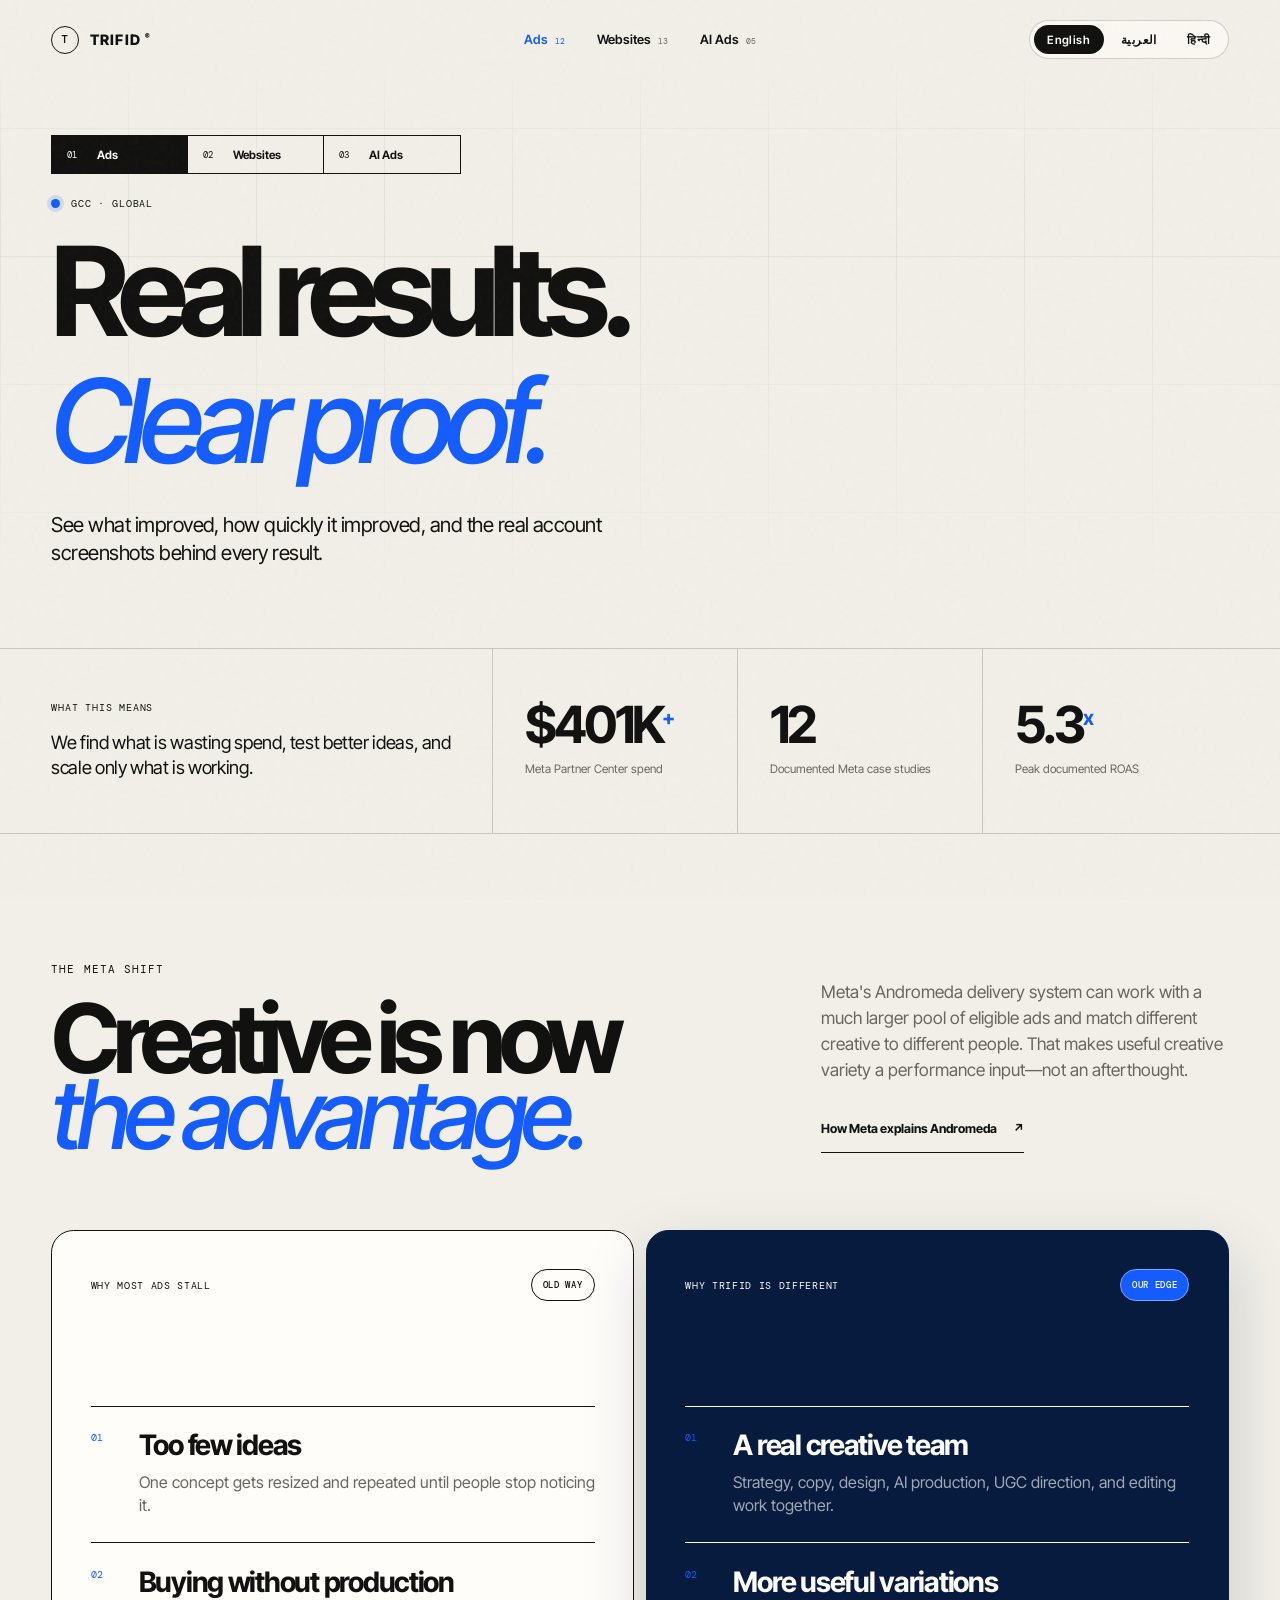
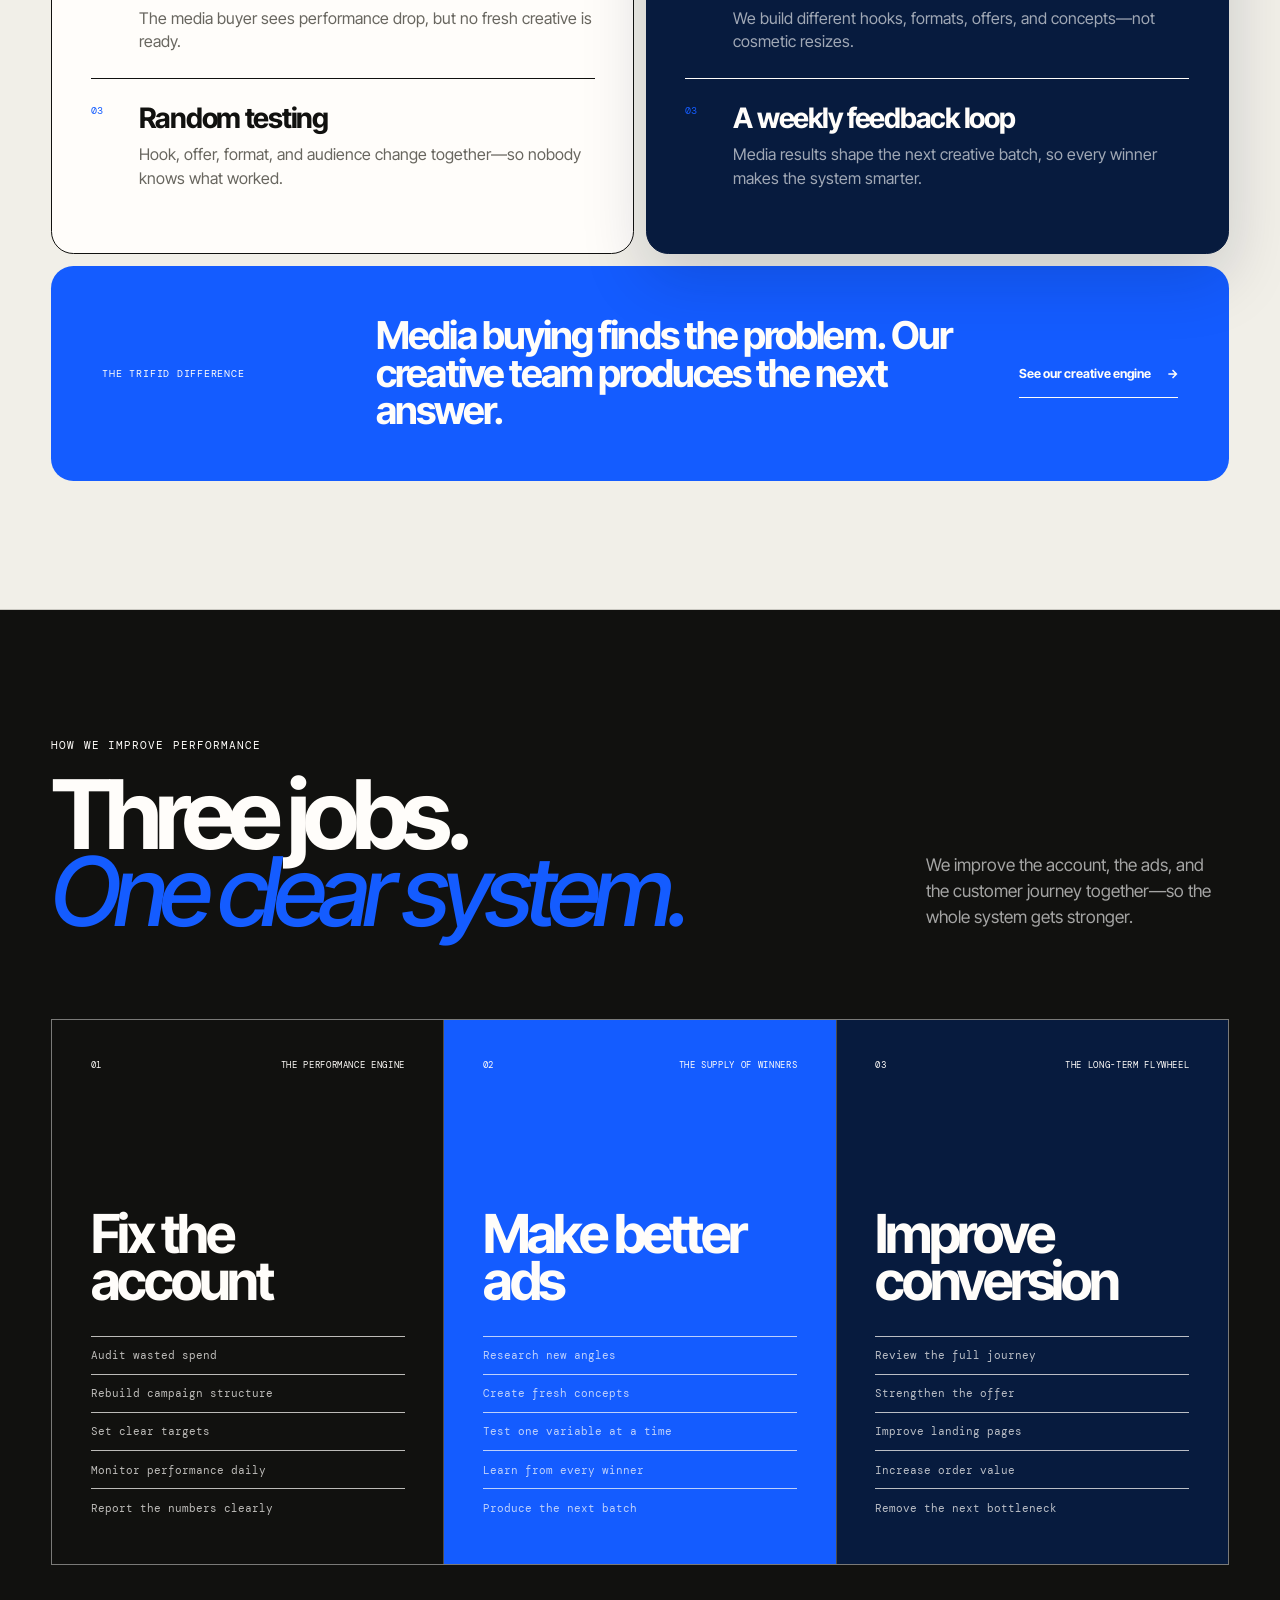
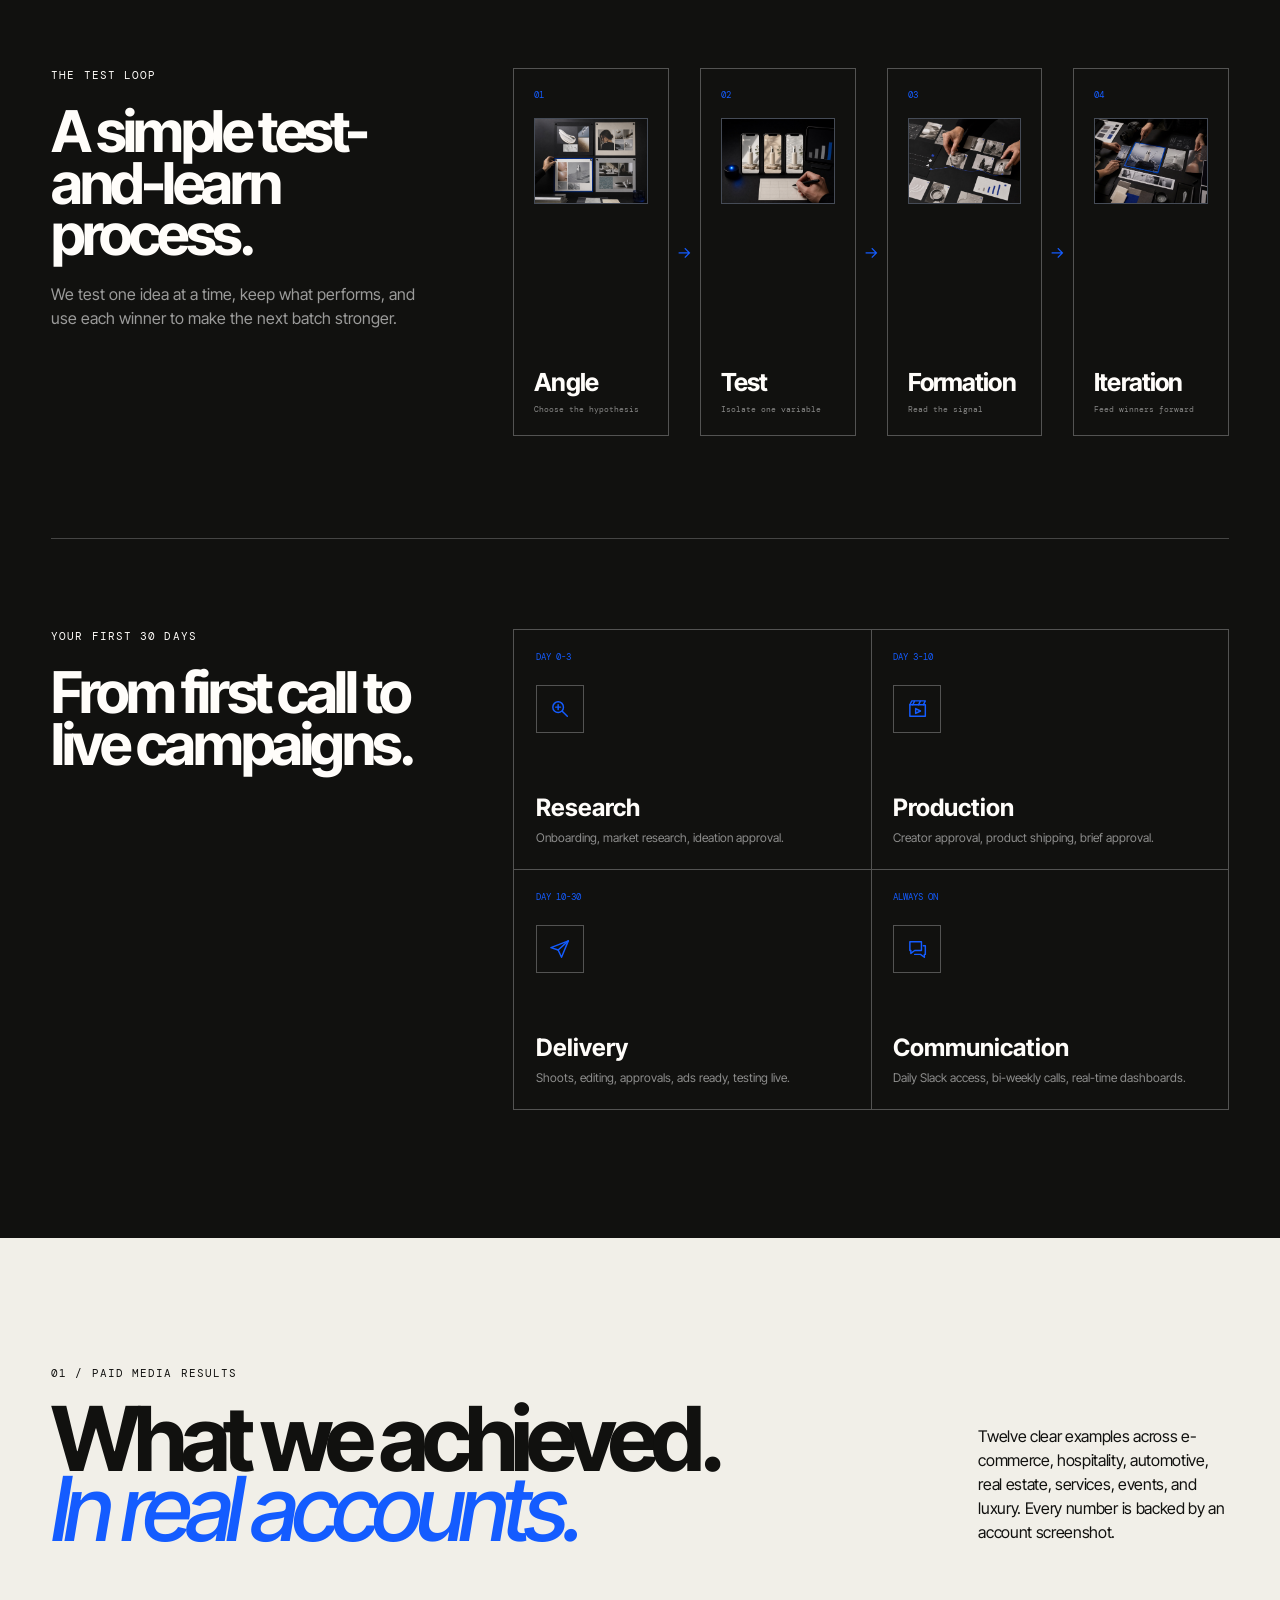
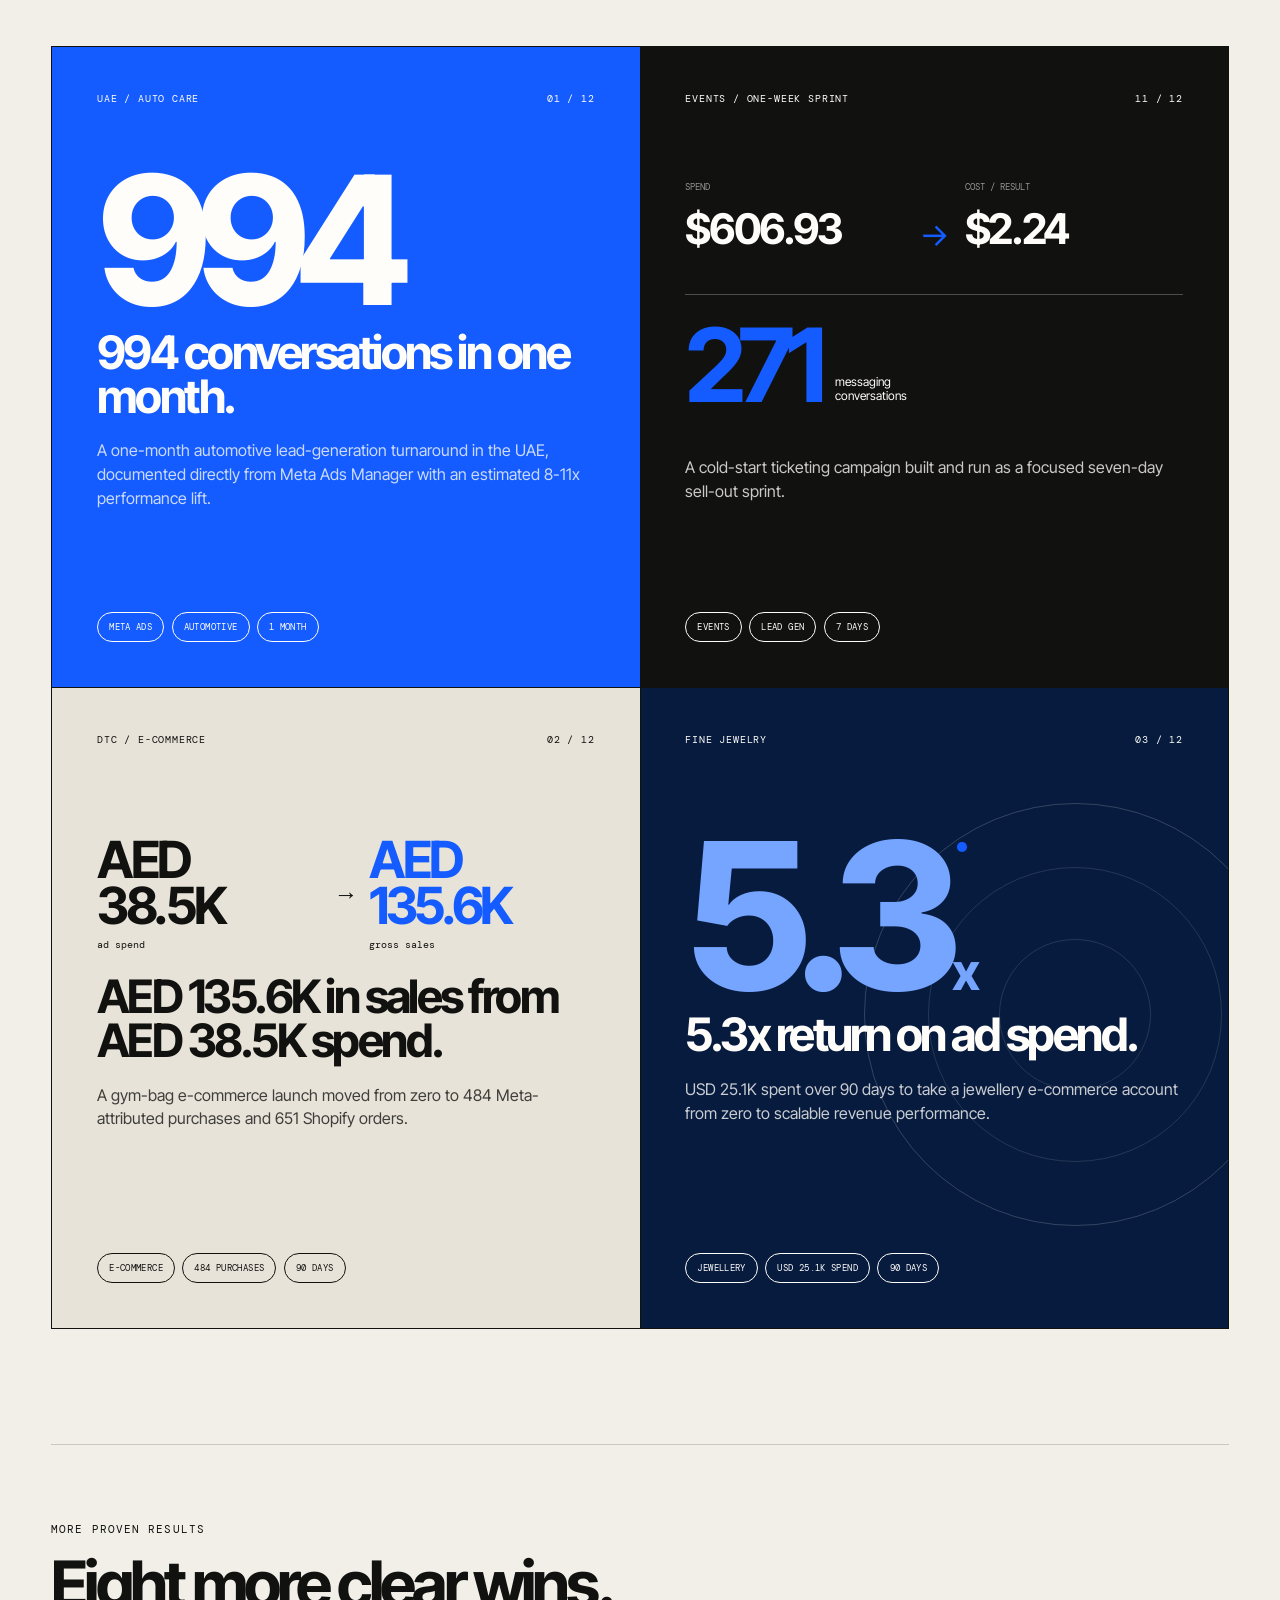
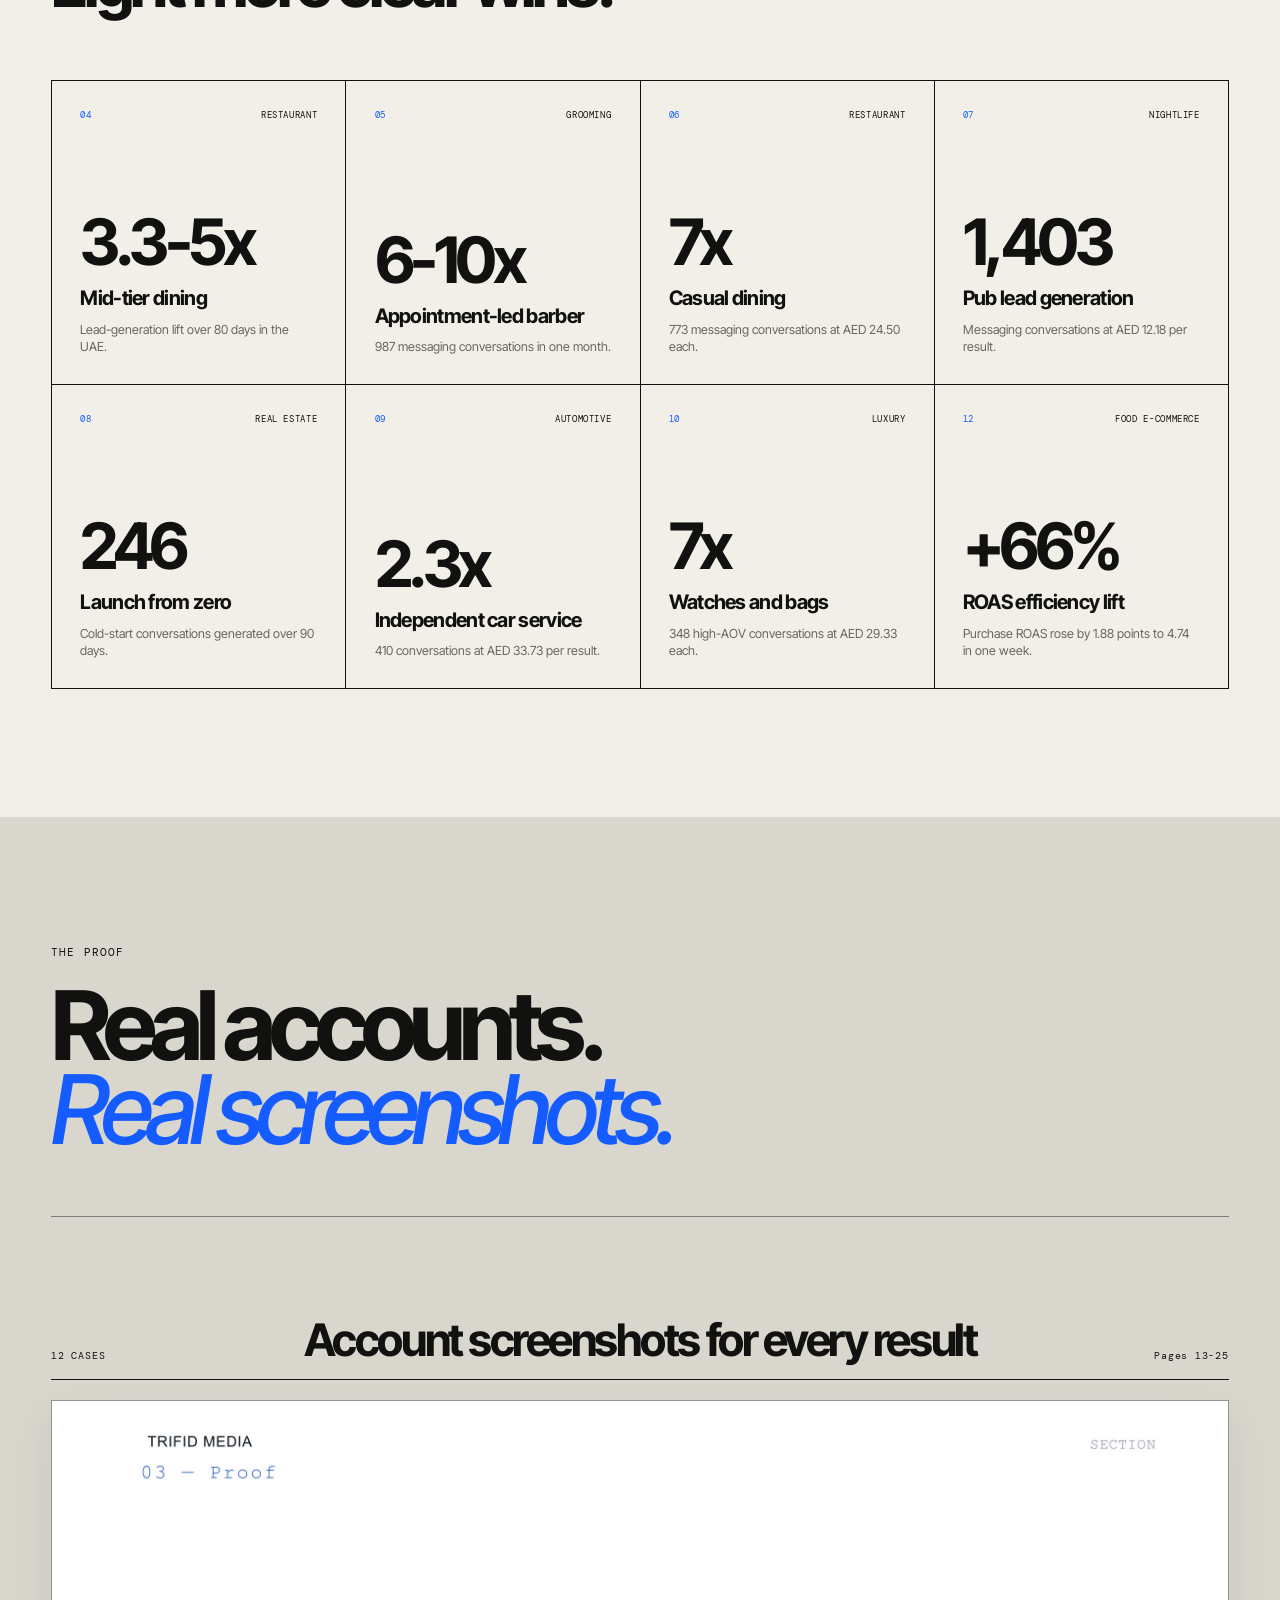
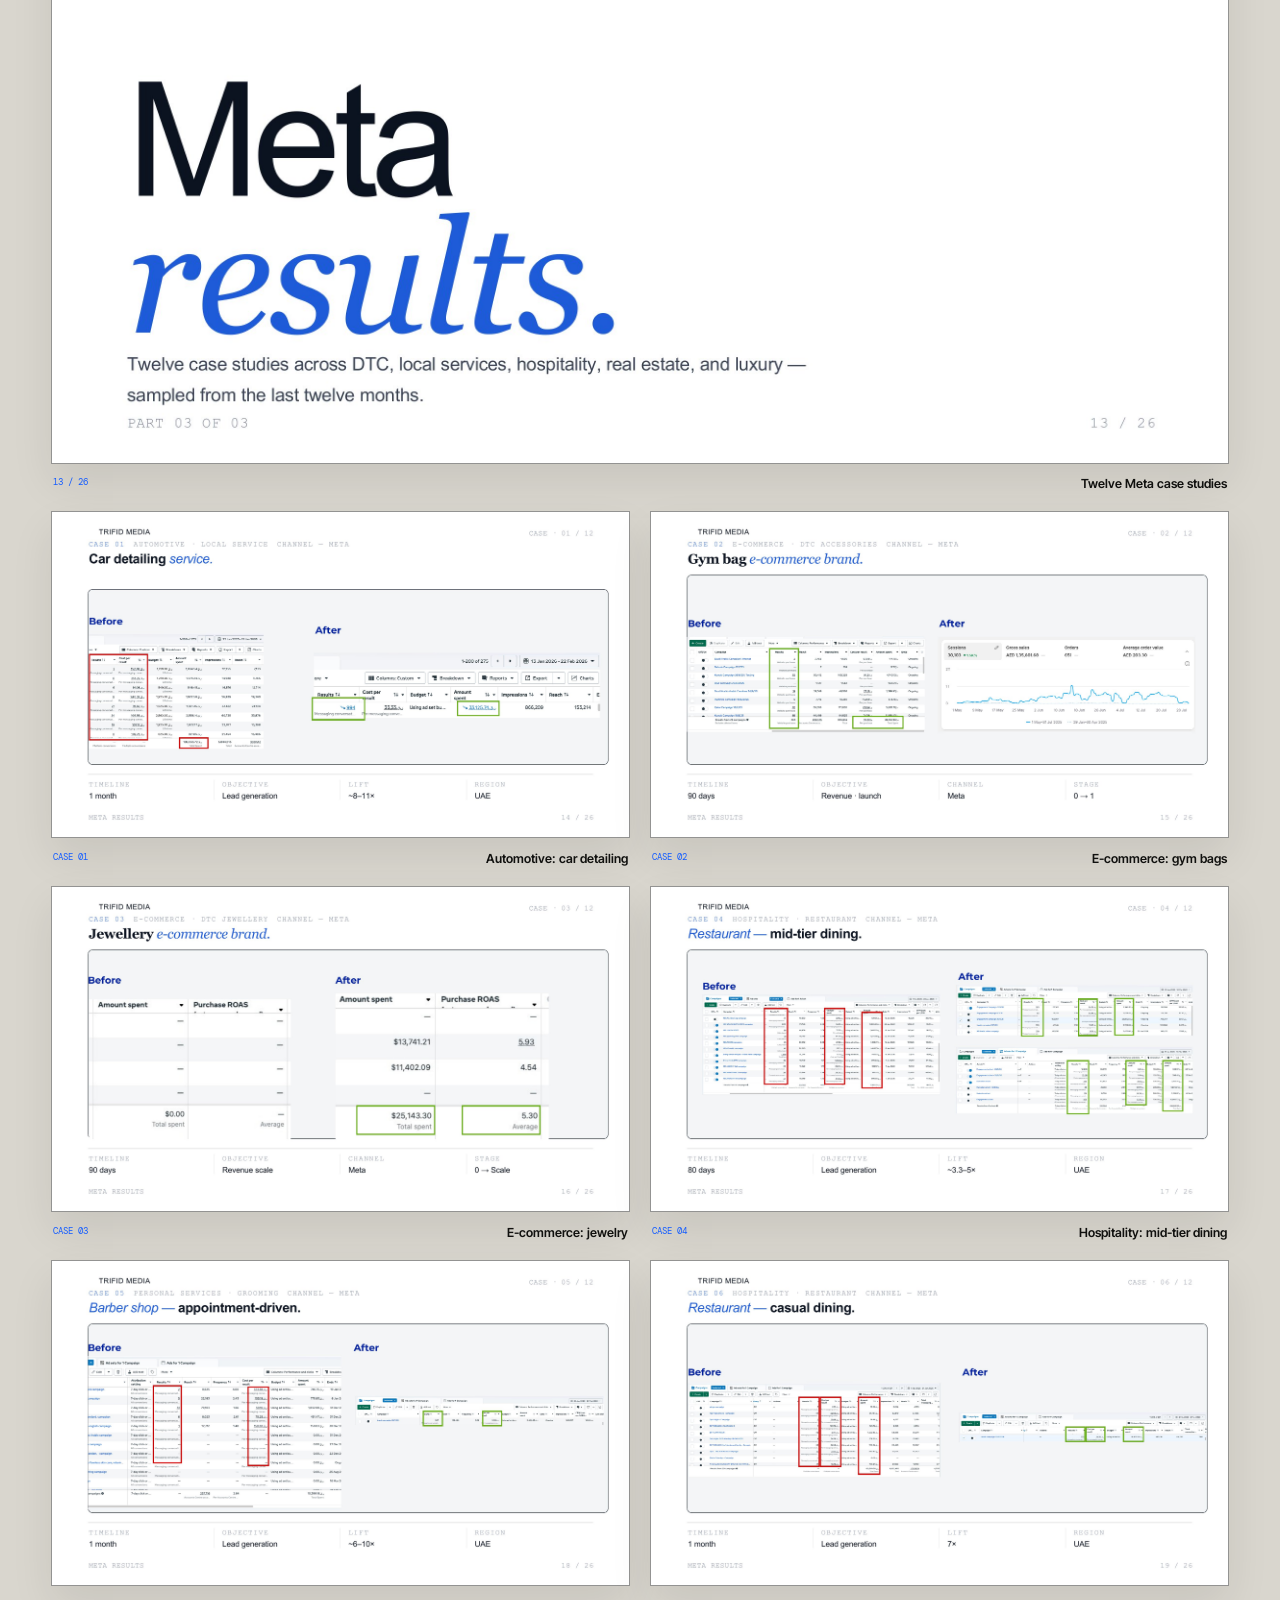
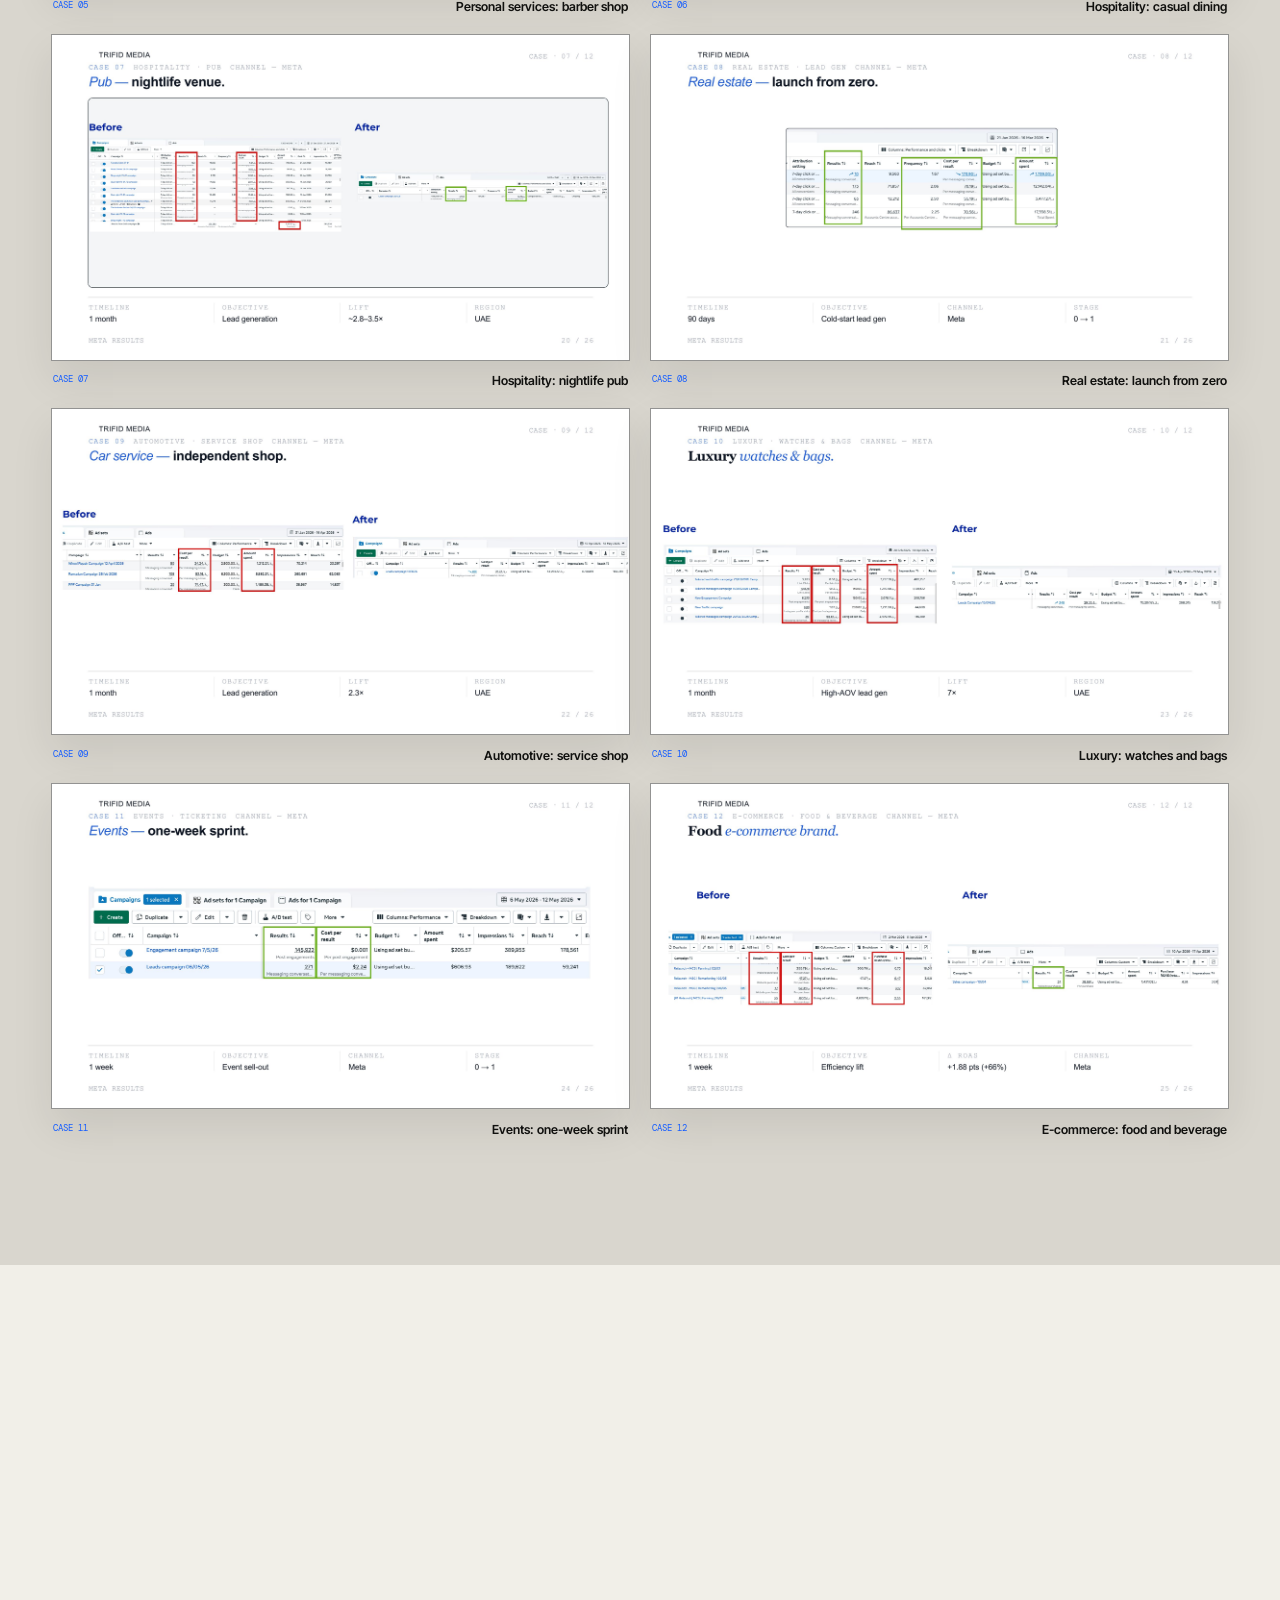
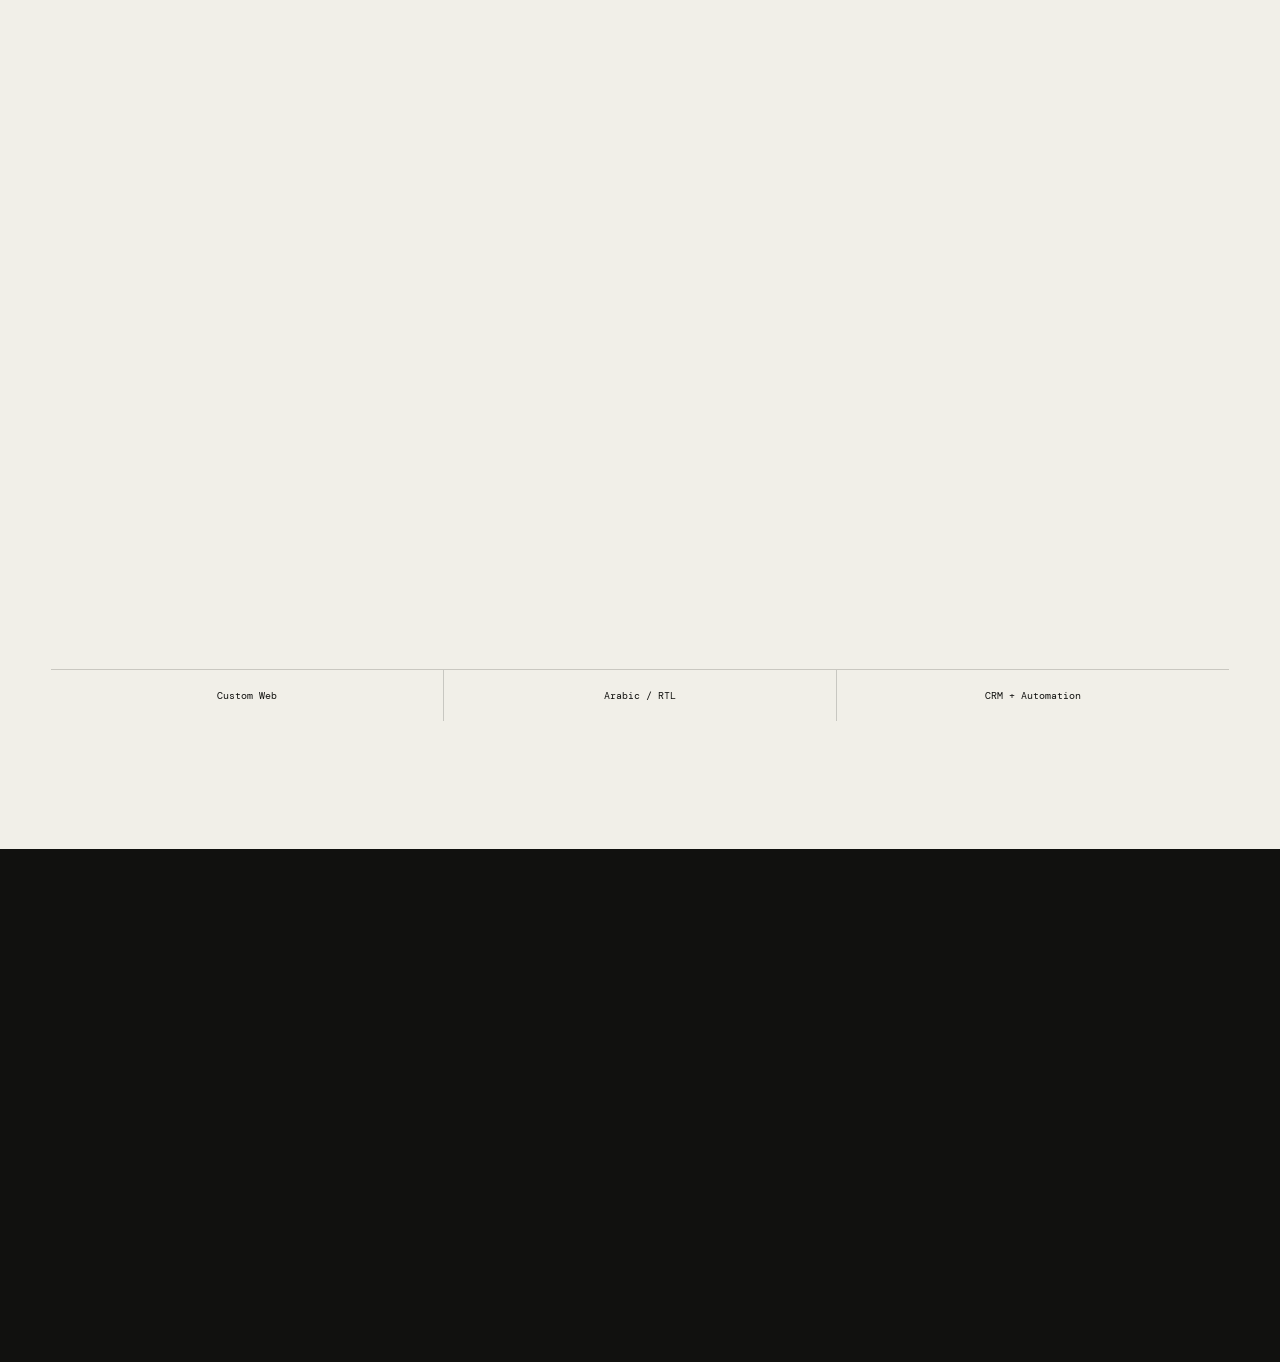
==== index.html @ fcd05be0 "Remove visible email address from contact sections The plain email link is gone from all language ve" ====
<!doctype html>
<html lang="en">
  <head>
    <meta charset="UTF-8" />
    <meta name="viewport" content="width=device-width, initial-scale=1, viewport-fit=cover" />
    <meta name="theme-color" content="#07142f" />
    <meta name="apple-mobile-web-app-capable" content="yes" />
    <meta name="apple-mobile-web-app-status-bar-style" content="black-translucent" />
    <meta
      name="description"
      content="Selected paid media and website case studies from Trifid Media, a GCC-focused performance and digital studio."
    />
    <title>Ads Case Studies — Trifid Media</title>
    <link rel="alternate" hreflang="en" href="https://trifid-case-studies.vercel.app/index.html" />
    <link rel="alternate" hreflang="ar" href="https://trifid-case-studies.vercel.app/index-ar.html" />
    <link rel="alternate" hreflang="hi" href="https://trifid-case-studies.vercel.app/index-hi.html" />
    <link rel="icon" href="favicon.svg" type="image/svg+xml" />
    <script>document.documentElement.classList.add("js");</script>
    <link rel="preconnect" href="https://fonts.googleapis.com" />
    <link rel="preconnect" href="https://fonts.gstatic.com" crossorigin />
    <link
      href="https://fonts.googleapis.com/css2?family=DM+Mono:wght@300;400;500&amp;family=Inter+Tight:ital,wght@0,400;0,500;0,600;0,700;0,800;1,500&amp;display=swap"
      rel="stylesheet"
    />
    <link rel="stylesheet" href="styles.css" />
    <script src="script.js" defer></script>
  </head>
  <body>
    <a class="skip-link" href="#main">Skip to content</a>

    <header class="site-header" data-header>
      <a class="brand" href="#top" aria-label="Trifid Media home">
        <span class="brand-mark" aria-hidden="true">T</span>
        <span>TRIFID<sup>®</sup></span>
      </a>

      <nav class="desktop-nav" aria-label="Main navigation">
        <a href="index.html" class="active">Ads <small>12</small></a>
        <a href="websites.html">Websites <small>13</small></a>
        <a href="ai-ads.html">AI Ads <small>05</small></a>
      </nav>

      <div class="lang-switch-group" role="group" aria-label="Language">
        <a class="lang-switch active" href="index.html" lang="en" hreflang="en" aria-current="true">English</a>
        <a class="lang-switch" href="index-ar.html" lang="ar" hreflang="ar" aria-label="عرض الموقع باللغة العربية">العربية</a>
        <a class="lang-switch" href="index-hi.html" lang="hi" hreflang="hi" aria-label="यह साइट हिन्दी में देखें">हिन्दी</a>
      </div>
    </header>

    <main id="main">
      <section class="hero hero--minimal" id="top">
        <div class="hero-grid" aria-hidden="true"></div>
        <div class="hero-copy">
          <div class="collection-tabs reveal" aria-label="Case study collections">
            <a class="active" href="index.html"><span>01</span> Ads</a>
            <a href="websites.html"><span>02</span> Websites</a>
            <a href="ai-ads.html"><span>03</span> AI Ads</a>
          </div>
          <div class="eyebrow reveal"><span></span> GCC · Global</div>
          <h1 class="reveal reveal-delay-1">
            Real results.<br />
            <em>Clear proof.</em>
          </h1>
          <p class="hero-lede reveal reveal-delay-2">
            See what improved, how quickly it improved, and the real account screenshots behind every result.
          </p>
        </div>

      </section>

      <section class="proof-strip" aria-label="Trifid proof points">
        <div class="proof-strip__intro">
          <span class="mono">WHAT THIS MEANS</span>
          <p>We find what is wasting spend, test better ideas, and scale only what is working.</p>
        </div>
        <div class="proof-metric">
          <strong>$401K<sup>+</sup></strong>
          <span>Meta Partner Center spend</span>
        </div>
        <div class="proof-metric">
          <strong>12</strong>
          <span>Documented Meta case studies</span>
        </div>
        <div class="proof-metric">
          <strong>5.3<sup>x</sup></strong>
          <span>Peak documented ROAS</span>
        </div>
      </section>

      <section class="creative-edge-section" id="why-trifid">
        <div class="creative-edge__intro reveal">
          <div>
            <span class="section-index">THE META SHIFT</span>
            <h2>Creative is now<br /><em>the advantage.</em></h2>
          </div>
          <div class="creative-edge__context">
            <p>
              Meta's Andromeda delivery system can work with a much larger pool of eligible ads and match different creative to different people. That makes useful creative variety a performance input—not an afterthought.
            </p>
            <a href="https://engineering.fb.com/2024/12/02/production-engineering/meta-andromeda-advantage-automation-next-gen-personalized-ads-retrieval-engine/" target="_blank" rel="noreferrer">
              How Meta explains Andromeda <span aria-hidden="true">↗</span>
            </a>
          </div>
        </div>

        <div class="creative-edge__compare">
          <article class="creative-edge-card creative-edge-card--problem reveal">
            <div class="creative-edge-card__head">
              <span>WHY MOST ADS STALL</span>
              <strong>OLD WAY</strong>
            </div>
            <ol>
              <li>
                <span>01</span>
                <div><strong>Too few ideas</strong><p>One concept gets resized and repeated until people stop noticing it.</p></div>
              </li>
              <li>
                <span>02</span>
                <div><strong>Buying without production</strong><p>The media buyer sees performance drop, but no fresh creative is ready.</p></div>
              </li>
              <li>
                <span>03</span>
                <div><strong>Random testing</strong><p>Hook, offer, format, and audience change together—so nobody knows what worked.</p></div>
              </li>
            </ol>
          </article>

          <article class="creative-edge-card creative-edge-card--answer reveal reveal-delay-1">
            <div class="creative-edge-card__head">
              <span>WHY TRIFID IS DIFFERENT</span>
              <strong>OUR EDGE</strong>
            </div>
            <ol>
              <li>
                <span>01</span>
                <div><strong>A real creative team</strong><p>Strategy, copy, design, AI production, UGC direction, and editing work together.</p></div>
              </li>
              <li>
                <span>02</span>
                <div><strong>More useful variations</strong><p>We build different hooks, formats, offers, and concepts—not cosmetic resizes.</p></div>
              </li>
              <li>
                <span>03</span>
                <div><strong>A weekly feedback loop</strong><p>Media results shape the next creative batch, so every winner makes the system smarter.</p></div>
              </li>
            </ol>
          </article>
        </div>

        <div class="creative-edge__statement reveal">
          <span>THE TRIFID DIFFERENCE</span>
          <strong>Media buying finds the problem. Our creative team produces the next answer.</strong>
          <a href="ai-ads.html">See our creative engine <span aria-hidden="true">→</span></a>
        </div>
      </section>

      <section class="program-section" id="program">
        <div class="program-heading reveal">
          <div>
            <span class="section-index">HOW WE IMPROVE PERFORMANCE</span>
            <h2>Three jobs.<br /><em>One clear system.</em></h2>
          </div>
          <p>We improve the account, the ads, and the customer journey together—so the whole system gets stronger.</p>
        </div>

        <div class="program-grid">
          <article class="program-card reveal">
            <div class="program-card__top"><span>01</span><span>THE PERFORMANCE ENGINE</span></div>
            <h3>Fix the account</h3>
            <ul>
              <li>Audit wasted spend</li>
              <li>Rebuild campaign structure</li>
              <li>Set clear targets</li>
              <li>Monitor performance daily</li>
              <li>Report the numbers clearly</li>
            </ul>
          </article>

          <article class="program-card program-card--accent reveal reveal-delay-1">
            <div class="program-card__top"><span>02</span><span>THE SUPPLY OF WINNERS</span></div>
            <h3>Make better ads</h3>
            <ul>
              <li>Research new angles</li>
              <li>Create fresh concepts</li>
              <li>Test one variable at a time</li>
              <li>Learn from every winner</li>
              <li>Produce the next batch</li>
            </ul>
          </article>

          <article class="program-card program-card--dark reveal reveal-delay-2">
            <div class="program-card__top"><span>03</span><span>THE LONG-TERM FLYWHEEL</span></div>
            <h3>Improve conversion</h3>
            <ul>
              <li>Review the full journey</li>
              <li>Strengthen the offer</li>
              <li>Improve landing pages</li>
              <li>Increase order value</li>
              <li>Remove the next bottleneck</li>
            </ul>
          </article>
        </div>

        <div class="program-system reveal">
          <div class="program-system__intro">
            <span class="section-index">THE TEST LOOP</span>
            <h3>A simple test-and-learn process.</h3>
            <p>We test one idea at a time, keep what performs, and use each winner to make the next batch stronger.</p>
          </div>
          <div class="test-loop" aria-label="Trifid iterative split testing loop">
            <div class="test-loop__step">
              <span>01</span>
              <div class="test-loop-media"><img src="assets/ai/angle.jpg" alt="Creative strategist selecting one advertising angle from four campaign concepts" loading="lazy" decoding="async" /></div>
              <strong>Angle</strong><small>Choose the hypothesis</small>
            </div>
            <i>→</i>
            <div class="test-loop__step">
              <span>02</span>
              <div class="test-loop-media"><img src="assets/ai/test.jpg" alt="Controlled advertising test with three phone-based creative variations" loading="lazy" decoding="async" /></div>
              <strong>Test</strong><small>Isolate one variable</small>
            </div>
            <i>→</i>
            <div class="test-loop__step">
              <span>03</span>
              <div class="test-loop-media"><img src="assets/ai/formation.jpg" alt="Performance analyst linking common patterns across winning creative concepts" loading="lazy" decoding="async" /></div>
              <strong>Formation</strong><small>Read the signal</small>
            </div>
            <i>→</i>
            <div class="test-loop__step">
              <span>04</span>
              <div class="test-loop-media"><img src="assets/ai/iteration.jpg" alt="Creative team turning a winning skincare campaign into a fresh production batch" loading="lazy" decoding="async" /></div>
              <strong>Iteration</strong><small>Feed winners forward</small>
            </div>
          </div>
        </div>

        <div class="operations-grid reveal">
          <div class="operations-copy">
            <span class="section-index">YOUR FIRST 30 DAYS</span>
            <h3>From first call to live campaigns.</h3>
          </div>
          <div class="operations-timeline">
            <article>
              <span>DAY 0-3</span>
              <div class="operation-icon" aria-hidden="true"><svg viewBox="0 0 24 24"><circle cx="10.5" cy="10.5" r="5.5"></circle><path d="m15 15 5 5"></path><path d="M8 10.5h5M10.5 8v5"></path></svg></div>
              <strong>Research</strong><p>Onboarding, market research, ideation approval.</p>
            </article>
            <article>
              <span>DAY 3-10</span>
              <div class="operation-icon" aria-hidden="true"><svg viewBox="0 0 24 24"><path d="M4 8h16v12H4z"></path><path d="m4 8 2-4h14l-2 4M9 4 7 8M15 4l-2 4"></path><path d="m10 12 5 2.5-5 2.5z"></path></svg></div>
              <strong>Production</strong><p>Creator approval, product shipping, brief approval.</p>
            </article>
            <article>
              <span>DAY 10-30</span>
              <div class="operation-icon" aria-hidden="true"><svg viewBox="0 0 24 24"><path d="m3 11 18-7-7 17-3.5-7.5z"></path><path d="M10.5 13.5 21 4"></path></svg></div>
              <strong>Delivery</strong><p>Shoots, editing, approvals, ads ready, testing live.</p>
            </article>
            <article>
              <span>ALWAYS ON</span>
              <div class="operation-icon" aria-hidden="true"><svg viewBox="0 0 24 24"><path d="M4 5h12v9H9l-4 3v-3H4z"></path><path d="M9 18h6l4 3v-3h1V9h-2"></path></svg></div>
              <strong>Communication</strong><p>Daily Slack access, bi-weekly calls, real-time dashboards.</p>
            </article>
          </div>
        </div>
      </section>

      <section class="section ads-section" id="ads">
        <div class="section-heading reveal">
          <div>
            <span class="section-index">01 / PAID MEDIA RESULTS</span>
            <h2>What we achieved.<br /><em>In real accounts.</em></h2>
          </div>
          <p>
            Twelve clear examples across e-commerce, hospitality, automotive, real estate, services, events, and luxury. Every number is backed by an account screenshot.
          </p>
        </div>

        <div class="ads-grid">
          <article class="ad-case ad-case--blue reveal">
            <div class="case-head"><span>UAE / AUTO CARE</span><span>01 / 12</span></div>
            <div class="ad-main-number">994</div>
            <h3>994 conversations in one month.</h3>
            <p>A one-month automotive lead-generation turnaround in the UAE, documented directly from Meta Ads Manager with an estimated 8-11x performance lift.</p>
            <div class="case-tags"><span>Meta Ads</span><span>Automotive</span><span>1 month</span></div>
          </article>

          <article class="ad-case ad-case--ink reveal reveal-delay-1">
            <div class="case-head"><span>EVENTS / ONE-WEEK SPRINT</span><span>11 / 12</span></div>
            <div class="spend-shift">
              <div><span>SPEND</span><strong>$606.93</strong></div>
              <div class="shift-arrow" aria-hidden="true">→</div>
              <div><span>COST / RESULT</span><strong>$2.24</strong></div>
            </div>
            <div class="lead-lift"><strong>271</strong><span>messaging conversations</span></div>
            <p>A cold-start ticketing campaign built and run as a focused seven-day sell-out sprint.</p>
            <div class="case-tags"><span>Events</span><span>Lead gen</span><span>7 days</span></div>
          </article>

          <article class="ad-case ad-case--paper reveal">
            <div class="case-head"><span>DTC / E-COMMERCE</span><span>02 / 12</span></div>
            <div class="commerce-equation">
              <div><strong>AED 38.5K</strong><span>ad spend</span></div>
              <span class="equation-mark">→</span>
              <div><strong>AED 135.6K</strong><span>gross sales</span></div>
            </div>
            <h3>AED 135.6K in sales from AED 38.5K spend.</h3>
            <p>A gym-bag e-commerce launch moved from zero to 484 Meta-attributed purchases and 651 Shopify orders.</p>
            <div class="case-tags"><span>E-commerce</span><span>484 purchases</span><span>90 days</span></div>
          </article>

          <article class="ad-case ad-case--wine reveal reveal-delay-1">
            <div class="case-head"><span>FINE JEWELRY</span><span>03 / 12</span></div>
            <div class="roas-orbit" aria-hidden="true"><span></span><span></span></div>
            <div class="roas-number">5.3<small>x</small></div>
            <h3>5.3x return on ad spend.</h3>
            <p>USD 25.1K spent over 90 days to take a jewellery e-commerce account from zero to scalable revenue performance.</p>
            <div class="case-tags"><span>Jewellery</span><span>USD 25.1K spend</span><span>90 days</span></div>
          </article>
        </div>

        <div class="case-library reveal">
          <div class="case-library__head">
            <div>
              <span class="section-index">MORE PROVEN RESULTS</span>
              <h3>Eight more clear wins.</h3>
            </div>
          </div>

          <div class="documented-grid">
            <article class="documented-case">
              <div><span>04</span><span>RESTAURANT</span></div>
              <strong>3.3-5x</strong>
              <h4>Mid-tier dining</h4>
              <p>Lead-generation lift over 80 days in the UAE.</p>
            </article>
            <article class="documented-case">
              <div><span>05</span><span>GROOMING</span></div>
              <strong>6-10x</strong>
              <h4>Appointment-led barber</h4>
              <p>987 messaging conversations in one month.</p>
            </article>
            <article class="documented-case">
              <div><span>06</span><span>RESTAURANT</span></div>
              <strong>7x</strong>
              <h4>Casual dining</h4>
              <p>773 messaging conversations at AED 24.50 each.</p>
            </article>
            <article class="documented-case">
              <div><span>07</span><span>NIGHTLIFE</span></div>
              <strong>1,403</strong>
              <h4>Pub lead generation</h4>
              <p>Messaging conversations at AED 12.18 per result.</p>
            </article>
            <article class="documented-case">
              <div><span>08</span><span>REAL ESTATE</span></div>
              <strong>246</strong>
              <h4>Launch from zero</h4>
              <p>Cold-start conversations generated over 90 days.</p>
            </article>
            <article class="documented-case">
              <div><span>09</span><span>AUTOMOTIVE</span></div>
              <strong>2.3x</strong>
              <h4>Independent car service</h4>
              <p>410 conversations at AED 33.73 per result.</p>
            </article>
            <article class="documented-case">
              <div><span>10</span><span>LUXURY</span></div>
              <strong>7x</strong>
              <h4>Watches and bags</h4>
              <p>348 high-AOV conversations at AED 29.33 each.</p>
            </article>
            <article class="documented-case">
              <div><span>12</span><span>FOOD E-COMMERCE</span></div>
              <strong>+66%</strong>
              <h4>ROAS efficiency lift</h4>
              <p>Purchase ROAS rose by 1.88 points to 4.74 in one week.</p>
            </article>
          </div>
        </div>
      </section>

      <section class="full-deck-section" id="full-deck">
        <div class="full-deck-heading reveal">
          <div>
            <span class="section-index">THE PROOF</span>
            <h2>Real accounts.<br /><em>Real screenshots.</em></h2>
          </div>
        </div>

        <div class="deck-group" id="deck-results">
          <div class="deck-group__head"><span>12 CASES</span><h3>Account screenshots for every result</h3><span>Pages 13-25</span></div>
          <div class="deck-gallery deck-gallery--results">
            <figure class="deck-page deck-page--wide">
              <a href="assets/deck/page-13.jpg" target="_blank" rel="noopener"><img src="assets/deck/page-13.jpg" alt="Page 13: Meta results chapter introduction" loading="lazy" decoding="async" /></a>
              <figcaption><span>13 / 26</span><strong>Twelve Meta case studies</strong></figcaption>
            </figure>
            <figure class="deck-page">
              <a href="assets/deck/page-14.jpg" target="_blank" rel="noopener"><img src="assets/deck/page-14.jpg" alt="Page 14: Car detailing Meta Ads account before and after screenshots" loading="lazy" decoding="async" /></a>
              <figcaption><span>CASE 01</span><strong>Automotive: car detailing</strong></figcaption>
            </figure>
            <figure class="deck-page">
              <a href="assets/deck/page-15.jpg" target="_blank" rel="noopener"><img src="assets/deck/page-15.jpg" alt="Page 15: Gym bag e-commerce Meta Ads and Shopify account screenshots" loading="lazy" decoding="async" /></a>
              <figcaption><span>CASE 02</span><strong>E-commerce: gym bags</strong></figcaption>
            </figure>
            <figure class="deck-page">
              <a href="assets/deck/page-16.jpg" target="_blank" rel="noopener"><img src="assets/deck/page-16.jpg" alt="Page 16: Jewelry e-commerce Meta Ads ROAS screenshots" loading="lazy" decoding="async" /></a>
              <figcaption><span>CASE 03</span><strong>E-commerce: jewelry</strong></figcaption>
            </figure>
            <figure class="deck-page">
              <a href="assets/deck/page-17.jpg" target="_blank" rel="noopener"><img src="assets/deck/page-17.jpg" alt="Page 17: Mid-tier restaurant Meta Ads account before and after screenshots" loading="lazy" decoding="async" /></a>
              <figcaption><span>CASE 04</span><strong>Hospitality: mid-tier dining</strong></figcaption>
            </figure>
            <figure class="deck-page">
              <a href="assets/deck/page-18.jpg" target="_blank" rel="noopener"><img src="assets/deck/page-18.jpg" alt="Page 18: Barber shop Meta Ads account before and after screenshots" loading="lazy" decoding="async" /></a>
              <figcaption><span>CASE 05</span><strong>Personal services: barber shop</strong></figcaption>
            </figure>
            <figure class="deck-page">
              <a href="assets/deck/page-19.jpg" target="_blank" rel="noopener"><img src="assets/deck/page-19.jpg" alt="Page 19: Casual dining Meta Ads account before and after screenshots" loading="lazy" decoding="async" /></a>
              <figcaption><span>CASE 06</span><strong>Hospitality: casual dining</strong></figcaption>
            </figure>
            <figure class="deck-page">
              <a href="assets/deck/page-20.jpg" target="_blank" rel="noopener"><img src="assets/deck/page-20.jpg" alt="Page 20: Nightlife pub Meta Ads account before and after screenshots" loading="lazy" decoding="async" /></a>
              <figcaption><span>CASE 07</span><strong>Hospitality: nightlife pub</strong></figcaption>
            </figure>
            <figure class="deck-page">
              <a href="assets/deck/page-21.jpg" target="_blank" rel="noopener"><img src="assets/deck/page-21.jpg" alt="Page 21: Real estate Meta lead-generation account screenshot" loading="lazy" decoding="async" /></a>
              <figcaption><span>CASE 08</span><strong>Real estate: launch from zero</strong></figcaption>
            </figure>
            <figure class="deck-page">
              <a href="assets/deck/page-22.jpg" target="_blank" rel="noopener"><img src="assets/deck/page-22.jpg" alt="Page 22: Independent car service Meta Ads account before and after screenshots" loading="lazy" decoding="async" /></a>
              <figcaption><span>CASE 09</span><strong>Automotive: service shop</strong></figcaption>
            </figure>
            <figure class="deck-page">
              <a href="assets/deck/page-23.jpg" target="_blank" rel="noopener"><img src="assets/deck/page-23.jpg" alt="Page 23: Luxury watches and bags Meta Ads account before and after screenshots" loading="lazy" decoding="async" /></a>
              <figcaption><span>CASE 10</span><strong>Luxury: watches and bags</strong></figcaption>
            </figure>
            <figure class="deck-page">
              <a href="assets/deck/page-24.jpg" target="_blank" rel="noopener"><img src="assets/deck/page-24.jpg" alt="Page 24: Events ticketing Meta Ads account screenshot" loading="lazy" decoding="async" /></a>
              <figcaption><span>CASE 11</span><strong>Events: one-week sprint</strong></figcaption>
            </figure>
            <figure class="deck-page">
              <a href="assets/deck/page-25.jpg" target="_blank" rel="noopener"><img src="assets/deck/page-25.jpg" alt="Page 25: Food e-commerce Meta Ads ROAS before and after screenshots" loading="lazy" decoding="async" /></a>
              <figcaption><span>CASE 12</span><strong>E-commerce: food and beverage</strong></figcaption>
            </figure>
          </div>
        </div>

      </section>

      <section class="approach-section" id="approach">
        <div class="approach-title reveal">
          <span class="section-index">03 / THE SYSTEM</span>
          <h2>One growth system.<br /><em>Two connected levers.</em></h2>
        </div>

        <div class="approach-diagram reveal">
          <div class="approach-card">
            <span class="approach-step">01</span>
            <div class="approach-media">
              <img src="assets/ai/find-signal.jpg" alt="Performance marketer comparing creative concepts and campaign signals" loading="lazy" decoding="async" />
              <span>SIGNAL / CREATIVE TESTING</span>
            </div>
            <h3>Find the signal</h3>
            <p>Offer research, creative volume, campaign structure, and disciplined testing.</p>
          </div>
          <div class="approach-join" aria-hidden="true"><span>ATTENTION</span><i>→</i></div>
          <div class="approach-card">
            <span class="approach-step">02</span>
            <div class="approach-media">
              <img src="assets/ai/hold-click.jpg" alt="Responsive premium product experience shown across laptop, tablet, and phone" loading="lazy" decoding="async" />
              <span>EXPERIENCE / CONVERSION</span>
            </div>
            <h3>Hold the click</h3>
            <p>Fast, brand-specific websites with clear paths to enquire, book, or buy.</p>
          </div>
          <div class="approach-join" aria-hidden="true"><span>INTENT</span><i>→</i></div>
          <div class="approach-card">
            <span class="approach-step">03</span>
            <div class="approach-media">
              <img src="assets/ai/fix-leak.jpg" alt="Growth strategist repairing a break in the customer journey" loading="lazy" decoding="async" />
              <span>FUNNEL / DIAGNOSIS</span>
            </div>
            <h3>Fix the leak</h3>
            <p>Read the full funnel, diagnose the real constraint, and improve the next bottleneck.</p>
          </div>
        </div>

        <div class="capability-row" aria-label="Capabilities">
          <span>Custom Web</span><span>Arabic / RTL</span><span>CRM + Automation</span>
        </div>
      </section>

      <section class="contact-section" id="contact">
        <div class="contact-copy reveal">
          <span class="eyebrow eyebrow--light"><span></span> READY WHEN YOU ARE</span>
          <h2>Bring us<br /><em>the leak.</em></h2>
        </div>
        <div class="contact-side reveal reveal-delay-1">
          <p>Whether the problem is traffic, conversion, or the handoff between them—we’ll find the constraint and build around it.</p>
        </div>
      </section>
    </main>

  </body>
</html>
---- styles.css ----
:root {
  --paper: #f1efe8;
  --paper-2: #e7e3d9;
  --ink: #11110f;
  --muted: #68665f;
  --line: rgba(17, 17, 15, 0.18);
  --acid: #145cff;
  --acid-2: #75a5ff;
  --wine: #071b3e;
  --blue: #07142f;
  --white: #fffdfa;
  --font-display: "Inter Tight", "Arial Narrow", Arial, sans-serif;
  --font-mono: "DM Mono", ui-monospace, SFMono-Regular, Menlo, monospace;
  --page-pad: clamp(1.25rem, 4vw, 4.5rem);
  --max-width: 1600px;
  --ease: cubic-bezier(0.22, 1, 0.36, 1);
}

* {
  box-sizing: border-box;
}

html {
  scroll-behavior: smooth;
  scroll-padding-top: 6rem;
  -webkit-text-size-adjust: 100%;
}

body {
  margin: 0;
  background: var(--paper);
  color: var(--ink);
  font-family: var(--font-display);
  -webkit-font-smoothing: antialiased;
  overflow-x: hidden;
}

body::before {
  position: fixed;
  inset: 0;
  z-index: 99;
  pointer-events: none;
  opacity: 0.035;
  content: "";
  background-image: url("data:image/svg+xml,%3Csvg viewBox='0 0 180 180' xmlns='http://www.w3.org/2000/svg'%3E%3Cfilter id='n'%3E%3CfeTurbulence type='fractalNoise' baseFrequency='.95' numOctaves='3' stitchTiles='stitch'/%3E%3C/filter%3E%3Crect width='100%25' height='100%25' filter='url(%23n)' opacity='.7'/%3E%3C/svg%3E");
}

a {
  color: inherit;
  text-decoration: none;
}

button,
a {
  -webkit-tap-highlight-color: transparent;
  touch-action: manipulation;
}

button {
  font: inherit;
}

img {
  display: block;
  max-width: 100%;
}

.skip-link {
  position: fixed;
  left: 1rem;
  top: -5rem;
  z-index: 1000;
  background: var(--ink);
  color: white;
  padding: 0.8rem 1rem;
}

.skip-link:focus {
  top: 1rem;
}

.site-header {
  position: fixed;
  z-index: 50;
  top: 0;
  left: 0;
  width: 100%;
  height: 5rem;
  padding: 0 var(--page-pad);
  display: grid;
  grid-template-columns: 1fr auto 1fr;
  align-items: center;
  border-bottom: 1px solid transparent;
  transition: background 300ms ease, border-color 300ms ease, height 300ms ease;
}

.site-header.is-scrolled {
  height: 4.25rem;
  background: rgba(241, 239, 232, 0.9);
  border-color: var(--line);
  backdrop-filter: blur(16px);
}

.brand {
  justify-self: start;
  display: inline-flex;
  align-items: center;
  gap: 0.65rem;
  font-size: 0.9rem;
  font-weight: 800;
  letter-spacing: 0.09em;
}

.brand sup {
  margin-left: 0.2rem;
  font-family: var(--font-mono);
  font-size: 0.45rem;
  vertical-align: top;
}

.brand-mark {
  width: 1.75rem;
  aspect-ratio: 1;
  display: grid;
  place-items: center;
  border: 1px solid currentColor;
  border-radius: 50%;
  font-family: var(--font-mono);
  font-size: 0.72rem;
  font-weight: 500;
}

.desktop-nav {
  display: flex;
  gap: 2rem;
  font-size: 0.8rem;
  font-weight: 600;
}

.desktop-nav a {
  position: relative;
}

.desktop-nav a small {
  margin-left: 0.25rem;
  color: var(--muted);
  font-family: var(--font-mono);
  font-size: 0.52rem;
  font-weight: 400;
}

.desktop-nav a.active {
  color: var(--acid);
}

.desktop-nav a.active small {
  color: currentColor;
}

.desktop-nav a::after {
  content: "";
  position: absolute;
  bottom: -0.35rem;
  left: 0;
  width: 100%;
  height: 1px;
  background: currentColor;
  transform: scaleX(0);
  transform-origin: right;
  transition: transform 250ms var(--ease);
}

.desktop-nav a:hover::after,
.desktop-nav a:focus-visible::after {
  transform: scaleX(1);
  transform-origin: left;
}

.header-cta {
  justify-self: end;
  display: inline-flex;
  align-items: center;
  gap: 1.2rem;
  border-bottom: 1px solid currentColor;
  padding-bottom: 0.3rem;
  font-size: 0.8rem;
  font-weight: 600;
}

.header-cta span,
.text-link span {
  transition: transform 250ms var(--ease);
}

.header-cta:hover span,
.header-cta:focus-visible span,
.text-link:hover span,
.text-link:focus-visible span {
  transform: translate(0.2rem, -0.2rem);
}

.menu-button,
.mobile-menu,
.mobile-dock,
.mobile-header-title {
  display: none;
}

.hero {
  min-height: 100svh;
  padding: clamp(8rem, 15vh, 11rem) var(--page-pad) 3rem;
  display: grid;
  grid-template-columns: minmax(0, 1.35fr) minmax(320px, 0.65fr);
  grid-template-rows: 1fr auto;
  align-items: center;
  gap: 2rem 6vw;
  position: relative;
  overflow: hidden;
  border-bottom: 1px solid var(--line);
}

.hero--minimal {
  min-height: 72svh;
  grid-template-columns: minmax(0, 1fr);
  grid-template-rows: 1fr;
  padding-bottom: clamp(5rem, 9vh, 8rem);
}

.hero--minimal .hero-copy {
  max-width: 76rem;
}

.hero--minimal h1 {
  margin-top: 2rem;
  width: fit-content;
  line-height: .84;
  letter-spacing: -.08em;
}

.hero--minimal h1 em {
  display: inline-block;
  margin-top: .16em;
  padding-right: .08em;
  font-size: .94em;
  letter-spacing: -.07em;
}

.website-hero--minimal {
  grid-template-columns: minmax(0, 1fr);
}

.website-hero--minimal .hero-copy {
  max-width: 76rem;
}

.hero-grid {
  position: absolute;
  inset: 0;
  opacity: 0.35;
  pointer-events: none;
  background-image: linear-gradient(to right, var(--line) 1px, transparent 1px), linear-gradient(to bottom, var(--line) 1px, transparent 1px);
  background-size: 10vw 10vw;
  mask-image: linear-gradient(to bottom, transparent 4rem, black 30%, transparent 92%);
}

.hero-copy,
.hero-proof,
.hero-stamp {
  position: relative;
  z-index: 2;
}

.collection-tabs {
  width: fit-content;
  display: inline-flex;
  border: 1px solid var(--ink);
}

.collection-tabs a {
  min-width: 8.5rem;
  padding: 0.72rem 0.9rem;
  display: flex;
  align-items: center;
  gap: 1.3rem;
  border-right: 1px solid var(--ink);
  font-size: 0.72rem;
  font-weight: 650;
  transition: background 200ms ease, color 200ms ease;
}

.collection-tabs a:last-child {
  border-right: 0;
}

.collection-tabs a span {
  font-family: var(--font-mono);
  font-size: 0.55rem;
  font-weight: 400;
}

.collection-tabs a:hover,
.collection-tabs a:focus-visible,
.collection-tabs a.active {
  background: var(--ink);
  color: var(--white);
}

.collection-tabs + .eyebrow {
  margin-top: 1.45rem;
}

.eyebrow {
  display: flex;
  align-items: center;
  gap: 0.7rem;
  font-family: var(--font-mono);
  font-size: clamp(0.64rem, 0.8vw, 0.78rem);
  letter-spacing: 0.08em;
  text-transform: uppercase;
}

.eyebrow > span {
  display: block;
  width: 0.55rem;
  aspect-ratio: 1;
  border-radius: 50%;
  background: var(--acid);
  box-shadow: 0 0 0 0.25rem rgba(20, 92, 255, 0.15);
}

.hero h1,
.section-heading h2,
.approach-title h2,
.contact-copy h2 {
  margin: 1.5rem 0 0;
  font-size: clamp(4.7rem, 9.7vw, 10.5rem);
  line-height: 0.78;
  letter-spacing: -0.075em;
  font-weight: 700;
}

.hero h1 {
  line-height: .92;
}

.hero h1 em,
.section-heading h2 em,
.approach-title h2 em,
.contact-copy h2 em {
  color: var(--acid);
  font-weight: 500;
}

.hero-lede {
  max-width: 38rem;
  margin: 2.25rem 0 0;
  font-size: clamp(1.15rem, 1.6vw, 1.5rem);
  line-height: 1.35;
  letter-spacing: -0.025em;
}

.hero-actions {
  margin-top: 2.4rem;
  display: flex;
  align-items: center;
  gap: 2rem;
}

.button {
  min-height: 3.65rem;
  padding: 0 1.35rem;
  display: inline-flex;
  align-items: center;
  justify-content: center;
  gap: 2.5rem;
  border: 1px solid transparent;
  font-size: 0.82rem;
  font-weight: 650;
  transition: transform 250ms var(--ease), background 250ms ease, color 250ms ease;
}

.button:hover,
.button:focus-visible {
  transform: translateY(-0.2rem);
}

.button-dark {
  background: var(--ink);
  color: var(--white);
}

.button-dark:hover,
.button-dark:focus-visible {
  background: var(--acid);
}

.text-link {
  display: inline-flex;
  align-items: center;
  gap: 1rem;
  padding-bottom: 0.3rem;
  border-bottom: 1px solid currentColor;
  font-size: 0.82rem;
  font-weight: 650;
}

.hero-proof {
  justify-self: end;
  width: min(100%, 31rem);
  min-height: 31rem;
  padding: clamp(1.5rem, 3vw, 2.5rem);
  display: flex;
  flex-direction: column;
  background: var(--acid);
  color: var(--white);
  clip-path: polygon(0 0, 100% 0, 100% calc(100% - 2.3rem), calc(100% - 2.3rem) 100%, 0 100%);
  box-shadow: 2rem 2rem 0 rgba(17, 17, 15, 0.06);
}

.proof-topline,
.proof-note {
  display: flex;
  justify-content: space-between;
  font-family: var(--font-mono);
  font-size: 0.66rem;
  letter-spacing: 0.05em;
}

.proof-number {
  margin-top: auto;
  font-size: clamp(7rem, 11vw, 11rem);
  line-height: 0.8;
  letter-spacing: -0.085em;
  font-weight: 750;
}

.proof-label {
  margin-top: 0.4rem;
  font-size: clamp(1.35rem, 2vw, 1.85rem);
  font-weight: 650;
  letter-spacing: -0.04em;
}

.proof-chart {
  height: 4.5rem;
  margin: 1.5rem 0 1rem;
  display: flex;
  align-items: end;
  gap: 0.35rem;
  border-bottom: 1px solid currentColor;
}

.proof-chart span {
  flex: 1;
  height: var(--h);
  background: currentColor;
  transform-origin: bottom;
  animation: chart-in 900ms var(--ease) both;
}

.proof-chart span:nth-child(2n) { animation-delay: 80ms; }
.proof-chart span:nth-child(3n) { animation-delay: 160ms; }

.web-hero-proof {
  background: var(--ink);
  color: var(--white);
  box-shadow: 2rem 2rem 0 rgba(20, 92, 255, 0.13);
}

.web-hero-proof .proof-number {
  color: var(--acid);
}

.web-project-list {
  margin-top: 2.2rem;
  display: grid;
  grid-template-columns: 1fr 1fr;
  border-top: 1px solid rgba(255,255,255,.18);
  border-left: 1px solid rgba(255,255,255,.18);
}

.web-project-list span {
  min-height: 2.25rem;
  padding: 0.5rem 0.65rem;
  display: flex;
  align-items: center;
  gap: 0.55rem;
  border-right: 1px solid rgba(255,255,255,.18);
  border-bottom: 1px solid rgba(255,255,255,.18);
  font-family: var(--font-mono);
  font-size: 0.54rem;
}

.web-project-list i {
  width: 0.38rem;
  aspect-ratio: 1;
  border-radius: 50%;
  background: var(--acid);
}

.hero-stamp {
  grid-column: 1 / -1;
  align-self: end;
  display: flex;
  align-items: center;
  justify-content: space-between;
  font-family: var(--font-mono);
  font-size: 0.62rem;
  letter-spacing: 0.09em;
}

.hero-stamp strong {
  font-size: 0.8rem;
  letter-spacing: 0.25em;
}

.proof-strip {
  max-width: var(--max-width);
  margin: 0 auto;
  padding: 0 var(--page-pad);
  display: grid;
  grid-template-columns: 1.35fr repeat(3, 0.75fr);
  border-bottom: 1px solid var(--line);
}

.proof-strip > div {
  min-height: 11.5rem;
  padding: 2rem clamp(1rem, 2.5vw, 2.5rem);
  display: flex;
  flex-direction: column;
  justify-content: center;
  border-right: 1px solid var(--line);
}

.proof-strip > div:first-child { padding-left: 0; }
.proof-strip > div:last-child { border-right: 0; }

.mono {
  font-family: var(--font-mono);
  font-size: 0.63rem;
  letter-spacing: 0.08em;
}

.proof-strip__intro p {
  max-width: 31rem;
  margin: 1rem 0 0;
  font-size: 1.15rem;
  line-height: 1.35;
  letter-spacing: -0.02em;
}

.proof-metric strong {
  font-size: clamp(2.5rem, 4vw, 4.6rem);
  line-height: 0.85;
  letter-spacing: -0.06em;
}

.proof-metric sup {
  color: var(--acid);
  font-size: 0.4em;
}

.proof-metric span {
  margin-top: 1rem;
  color: var(--muted);
  font-size: 0.73rem;
  line-height: 1.35;
}

.creative-edge-section {
  padding: clamp(6rem, 10vw, 10rem) var(--page-pad);
  background: var(--paper);
  border-bottom: 1px solid var(--line);
}

.creative-edge__intro,
.creative-edge__compare,
.creative-edge__statement {
  width: 100%;
  max-width: var(--max-width);
  margin-inline: auto;
}

.creative-edge__intro {
  display: grid;
  grid-template-columns: 1.25fr .75fr;
  align-items: end;
  gap: 7vw;
}

.creative-edge__intro h2 {
  margin: .85rem 0 0;
  font-size: clamp(3.7rem, 7.5vw, 8.5rem);
  line-height: .8;
  letter-spacing: -.075em;
}

.creative-edge__intro h2 em {
  color: var(--acid);
  font-weight: 500;
}

.creative-edge__context p {
  margin: 0;
  color: var(--muted);
  font-size: clamp(1rem, 1.35vw, 1.25rem);
  line-height: 1.5;
}

.creative-edge__context a,
.creative-edge__statement a {
  width: fit-content;
  min-height: 3rem;
  margin-top: 1.4rem;
  display: inline-flex;
  align-items: center;
  gap: 1rem;
  border-bottom: 1px solid currentColor;
  font-size: .78rem;
  font-weight: 700;
}

.creative-edge__compare {
  margin-top: clamp(3rem, 6vw, 6rem);
  display: grid;
  grid-template-columns: repeat(2, minmax(0, 1fr));
  gap: .75rem;
}

.creative-edge-card {
  min-height: 39rem;
  padding: clamp(1.5rem, 3vw, 3rem);
  display: flex;
  flex-direction: column;
  border: 1px solid var(--ink);
  border-radius: 1.4rem;
}

.creative-edge-card--problem {
  background: var(--white);
}

.creative-edge-card--answer {
  background: var(--wine);
  color: var(--white);
  border-color: var(--wine);
  box-shadow: 0 1.5rem 4rem rgba(7, 20, 47, .17);
}

.creative-edge-card__head {
  display: flex;
  align-items: center;
  justify-content: space-between;
  gap: 1rem;
  font-family: var(--font-mono);
  font-size: .6rem;
  letter-spacing: .07em;
}

.creative-edge-card__head strong {
  padding: .55rem .7rem;
  border: 1px solid currentColor;
  border-radius: 999px;
  font-size: .55rem;
  font-weight: 500;
}

.creative-edge-card--answer .creative-edge-card__head strong {
  border-color: var(--acid-2);
  background: var(--acid);
}

.creative-edge-card ol {
  margin: auto 0 0;
  padding: 0;
  list-style: none;
}

.creative-edge-card li {
  padding: 1.55rem 0;
  display: grid;
  grid-template-columns: 2rem 1fr;
  gap: 1rem;
  border-top: 1px solid currentColor;
}

.creative-edge-card li > span {
  color: var(--acid);
  font-family: var(--font-mono);
  font-size: .6rem;
}

.creative-edge-card li strong {
  display: block;
  font-size: clamp(1.45rem, 2.2vw, 2.25rem);
  line-height: 1;
  letter-spacing: -.045em;
}

.creative-edge-card li p {
  max-width: 34rem;
  margin: .7rem 0 0;
  color: var(--muted);
  line-height: 1.45;
}

.creative-edge-card--answer li p {
  color: rgba(255, 255, 255, .62);
}

.creative-edge__statement {
  margin-top: .75rem;
  padding: clamp(1.75rem, 4vw, 4rem);
  display: grid;
  grid-template-columns: .38fr 1fr auto;
  align-items: center;
  gap: 3rem;
  border-radius: 1.4rem;
  background: var(--acid);
  color: var(--white);
}

.creative-edge__statement > span {
  font-family: var(--font-mono);
  font-size: .6rem;
  letter-spacing: .08em;
}

.creative-edge__statement > strong {
  max-width: 47rem;
  font-size: clamp(1.75rem, 3vw, 3.3rem);
  line-height: .98;
  letter-spacing: -.05em;
}

.creative-edge__statement a {
  margin-top: 0;
  white-space: nowrap;
}

.program-section {
  padding: clamp(6rem, 10vw, 10rem) var(--page-pad);
  background: var(--ink);
  color: var(--white);
}

.program-heading {
  max-width: var(--max-width);
  margin: 0 auto clamp(3.5rem, 7vw, 7rem);
  display: grid;
  grid-template-columns: 1.45fr 0.55fr;
  align-items: end;
  gap: 6vw;
}

.program-heading h2,
.full-deck-heading h2 {
  margin: 0;
  font-size: clamp(3.7rem, 7.5vw, 8.5rem);
  line-height: 0.8;
  letter-spacing: -0.075em;
}

.program-heading h2 em,
.full-deck-heading h2 em {
  color: var(--acid);
  font-weight: 500;
}

.program-heading > p {
  margin: 0;
  color: rgba(255,255,255,.62);
  font-size: clamp(1rem, 1.35vw, 1.25rem);
  line-height: 1.5;
}

.program-grid {
  max-width: var(--max-width);
  margin: 0 auto;
  display: grid;
  grid-template-columns: repeat(3, minmax(0, 1fr));
  gap: 1px;
  background: rgba(255,255,255,.25);
  border: 1px solid rgba(255,255,255,.25);
}

.program-card {
  min-height: 34rem;
  padding: clamp(1.5rem, 3vw, 3rem);
  display: flex;
  flex-direction: column;
  background: var(--ink);
}

.program-card--accent {
  background: var(--acid);
  color: var(--white);
}

.program-card--dark {
  background: var(--wine);
}

.program-card__top {
  display: flex;
  justify-content: space-between;
  font-family: var(--font-mono);
  font-size: .58rem;
  letter-spacing: .07em;
}

.program-card h3 {
  margin: auto 0 2rem;
  font-size: clamp(2.5rem, 4.2vw, 4.8rem);
  line-height: .86;
  letter-spacing: -.06em;
}

.program-card ul {
  margin: 0;
  padding: 0;
  list-style: none;
}

.program-card li {
  padding: .72rem 0;
  border-top: 1px solid currentColor;
  font-family: var(--font-mono);
  font-size: .68rem;
  opacity: .72;
}

.program-system,
.operations-grid {
  max-width: var(--max-width);
  margin: clamp(5rem, 8vw, 8rem) auto 0;
  display: grid;
  grid-template-columns: .7fr 1.3fr;
  gap: 6vw;
  align-items: start;
}

.program-system__intro h3,
.operations-copy h3 {
  margin: 0;
  font-size: clamp(2.5rem, 4.5vw, 5rem);
  line-height: .9;
  letter-spacing: -.06em;
}

.program-system__intro p {
  max-width: 34rem;
  margin: 1.3rem 0 0;
  color: rgba(255,255,255,.58);
  line-height: 1.5;
}

.test-loop {
  display: grid;
  grid-template-columns: 1fr auto 1fr auto 1fr auto 1fr;
  align-items: center;
}

.test-loop > div {
  min-height: 23rem;
  padding: 1.25rem;
  display: flex;
  flex-direction: column;
  border: 1px solid rgba(255,255,255,.28);
}

.test-loop > div > span {
  color: var(--acid);
  font-family: var(--font-mono);
  font-size: .58rem;
}

.test-loop-media {
  margin: 1.1rem 0 1.5rem;
  aspect-ratio: 4 / 3;
  overflow: hidden;
  background: #101826;
  border: 1px solid rgba(255,255,255,.22);
}

.test-loop-media img {
  width: 100%;
  height: 100%;
  object-fit: cover;
  transition: transform 700ms var(--ease), filter 350ms ease;
}

.test-loop > div:hover .test-loop-media img {
  transform: scale(1.04);
  filter: saturate(1.08);
}

.test-loop > div > strong {
  margin-top: auto;
  font-size: 1.55rem;
  letter-spacing: -.035em;
}

.test-loop > div > small {
  margin-top: .45rem;
  color: rgba(255,255,255,.5);
  font-family: var(--font-mono);
  font-size: .52rem;
}

.test-loop > i {
  padding: .5rem;
  color: var(--acid);
  font-style: normal;
}

.operations-grid {
  padding-top: clamp(4rem, 7vw, 7rem);
  border-top: 1px solid rgba(255,255,255,.22);
}

.operations-timeline {
  display: grid;
  grid-template-columns: repeat(2, minmax(0, 1fr));
  border-top: 1px solid rgba(255,255,255,.28);
  border-left: 1px solid rgba(255,255,255,.28);
}

.operations-timeline article {
  min-height: 15rem;
  padding: 1.35rem;
  display: flex;
  flex-direction: column;
  border-right: 1px solid rgba(255,255,255,.28);
  border-bottom: 1px solid rgba(255,255,255,.28);
}

.operations-timeline span {
  color: var(--acid);
  font-family: var(--font-mono);
  font-size: .58rem;
}

.operation-icon {
  width: 3rem;
  height: 3rem;
  margin: 1.35rem 0 1.8rem;
  display: grid;
  place-items: center;
  color: var(--acid);
  border: 1px solid rgba(255,255,255,.28);
  transition: background 250ms ease, color 250ms ease, border-color 250ms ease;
}

.operation-icon svg {
  width: 1.45rem;
  height: 1.45rem;
  fill: none;
  stroke: currentColor;
  stroke-width: 1.5;
  stroke-linecap: round;
  stroke-linejoin: round;
}

.operations-timeline article:hover .operation-icon {
  background: var(--acid);
  color: var(--white);
  border-color: var(--acid);
}

.operations-timeline strong {
  margin-top: auto;
  font-size: 1.5rem;
}

.operations-timeline p {
  margin: .55rem 0 0;
  color: rgba(255,255,255,.52);
  font-size: .75rem;
  line-height: 1.4;
}

.section {
  padding: clamp(6rem, 10vw, 10rem) var(--page-pad);
}

.section-heading,
.approach-title {
  max-width: var(--max-width);
  margin: 0 auto clamp(4rem, 8vw, 8rem);
  display: grid;
  grid-template-columns: 1.55fr 0.45fr;
  align-items: end;
  gap: 5vw;
}

.section-index {
  display: block;
  margin-bottom: 1.5rem;
  font-family: var(--font-mono);
  font-size: 0.68rem;
  letter-spacing: 0.1em;
}

.section-heading h2,
.approach-title h2 {
  margin: 0;
  font-size: clamp(3.4rem, 7vw, 8rem);
}

.section-heading > p {
  margin: 0;
  font-size: clamp(1rem, 1.25vw, 1.2rem);
  line-height: 1.5;
  letter-spacing: -0.02em;
}

.ads-grid {
  max-width: var(--max-width);
  margin: 0 auto;
  display: grid;
  grid-template-columns: repeat(2, minmax(0, 1fr));
  gap: 1px;
  background: var(--ink);
  border: 1px solid var(--ink);
}

.ad-case {
  position: relative;
  min-height: 40rem;
  padding: clamp(1.5rem, 3.5vw, 3.5rem);
  display: flex;
  flex-direction: column;
  overflow: hidden;
  transition: transform 350ms var(--ease);
}

.ad-case:hover {
  z-index: 2;
  transform: translateY(-0.4rem);
}

.ad-case--blue { background: var(--acid); color: var(--white); }
.ad-case--ink { background: var(--ink); color: var(--white); }
.ad-case--paper { background: var(--paper-2); }
.ad-case--wine { background: var(--wine); color: var(--white); }

.case-head {
  display: flex;
  justify-content: space-between;
  font-family: var(--font-mono);
  font-size: 0.64rem;
  letter-spacing: 0.08em;
}

.ad-main-number {
  margin-top: auto;
  font-size: clamp(7rem, 14vw, 14rem);
  line-height: 0.74;
  letter-spacing: -0.09em;
  font-weight: 750;
}

.ad-case h3 {
  max-width: 34rem;
  margin: 1.5rem 0 0;
  font-size: clamp(2rem, 3.6vw, 4rem);
  line-height: 0.95;
  letter-spacing: -0.055em;
}

.ad-case > p {
  max-width: 37rem;
  margin: 1.3rem 0 2rem;
  opacity: 0.78;
  font-size: 1rem;
  line-height: 1.48;
}

.case-tags {
  margin-top: auto;
  display: flex;
  flex-wrap: wrap;
  gap: 0.45rem;
}

.case-tags span {
  padding: 0.5rem 0.7rem;
  border: 1px solid currentColor;
  border-radius: 3rem;
  font-family: var(--font-mono);
  font-size: 0.58rem;
  letter-spacing: 0.04em;
  text-transform: uppercase;
}

.case-library {
  max-width: var(--max-width);
  margin: clamp(5rem, 9vw, 9rem) auto 0;
  padding-top: clamp(3rem, 6vw, 6rem);
  border-top: 1px solid var(--line);
}

.case-library__head {
  margin-bottom: clamp(3rem, 5vw, 5rem);
}

.case-library__head .section-index {
  margin-bottom: 1rem;
}

.case-library__head h3 {
  margin: 0;
  max-width: 15em;
  font-size: clamp(2.5rem, 5vw, 5.5rem);
  line-height: 1;
  letter-spacing: -0.06em;
}

.button-outline {
  flex: 0 0 auto;
  border-color: var(--ink);
  background: transparent;
}

.button-outline:hover,
.button-outline:focus-visible {
  background: var(--ink);
  color: var(--white);
}

.documented-grid {
  display: grid;
  grid-template-columns: repeat(4, minmax(0, 1fr));
  border-top: 1px solid var(--ink);
  border-left: 1px solid var(--ink);
}

.documented-case {
  min-height: 19rem;
  padding: clamp(1.25rem, 2.2vw, 2.2rem);
  display: flex;
  flex-direction: column;
  border-right: 1px solid var(--ink);
  border-bottom: 1px solid var(--ink);
  transition: background 250ms ease, color 250ms ease;
}

.documented-case:hover {
  background: var(--ink);
  color: var(--white);
}

.documented-case > div {
  display: flex;
  justify-content: space-between;
  font-family: var(--font-mono);
  font-size: 0.56rem;
  letter-spacing: 0.07em;
}

.documented-case > div span:first-child {
  color: var(--acid);
}

.documented-case > strong {
  margin-top: auto;
  font-size: clamp(3rem, 5vw, 5rem);
  line-height: 0.8;
  letter-spacing: -0.07em;
}

.documented-case h4 {
  margin: 1.2rem 0 0;
  font-size: 1.25rem;
  letter-spacing: -0.035em;
}

.documented-case p {
  margin: 0.65rem 0 0;
  color: var(--muted);
  font-size: 0.78rem;
  line-height: 1.4;
}

.documented-case:hover p {
  color: rgba(255,255,255,.6);
}

.full-deck-section {
  padding: clamp(6rem, 10vw, 10rem) var(--page-pad);
  background: #d9d6ce;
  color: var(--ink);
}

.full-deck-heading {
  max-width: var(--max-width);
  margin: 0 auto clamp(4.5rem, 8vw, 8rem);
  padding-bottom: clamp(3rem, 5vw, 5rem);
  display: grid;
  grid-template-columns: 1fr;
  align-items: stretch;
  gap: 6vw;
  border-bottom: 1px solid rgba(17,17,15,.45);
}

.full-deck-heading h2 {
  line-height: .88;
}

.full-deck-heading__side {
  padding-left: clamp(1.5rem, 3vw, 3rem);
  display: flex;
  align-items: flex-end;
  border-left: 1px solid rgba(17,17,15,.35);
}

.full-deck-heading__side p {
  margin: 0;
  max-width: 31rem;
  color: var(--muted);
  font-size: 1rem;
  line-height: 1.5;
}

.deck-jump {
  max-width: var(--max-width);
  margin: 0 auto;
  display: grid;
  grid-template-columns: repeat(2, minmax(0, 1fr));
  border-top: 1px solid var(--ink);
  border-left: 1px solid var(--ink);
}

.deck-jump a {
  padding: 1rem;
  display: flex;
  align-items: center;
  gap: .7rem;
  border-right: 1px solid var(--ink);
  border-bottom: 1px solid var(--ink);
  font-size: .7rem;
  font-weight: 650;
  transition: background 200ms ease, color 200ms ease;
}

.deck-jump a:hover,
.deck-jump a:focus-visible {
  background: var(--ink);
  color: var(--white);
}

.deck-jump span {
  font-family: var(--font-mono);
  font-size: .52rem;
}

.deck-group {
  max-width: var(--max-width);
  margin: clamp(5rem, 9vw, 9rem) auto 0;
  scroll-margin-top: 5.5rem;
}

#deck-results {
  margin-top: 0;
}

#deck-results .deck-group__head h3 {
  justify-self: center;
  text-align: center;
}

.deck-group__head {
  padding-bottom: 1.1rem;
  display: grid;
  grid-template-columns: .35fr 1fr .35fr;
  align-items: end;
  border-bottom: 1px solid var(--ink);
}

.deck-group__head span {
  font-family: var(--font-mono);
  font-size: .6rem;
  letter-spacing: .08em;
}

.deck-group__head span:last-child {
  justify-self: end;
}

.deck-group__head h3 {
  margin: 0;
  font-size: clamp(2rem, 3.5vw, 3.8rem);
  line-height: .95;
  letter-spacing: -.055em;
}

.deck-gallery {
  margin-top: 1.25rem;
  display: grid;
  grid-template-columns: repeat(2, minmax(0, 1fr));
  gap: 1.25rem;
}

.deck-page {
  margin: 0;
}

.deck-page--wide {
  grid-column: 1 / -1;
}

.deck-page > a {
  display: block;
  overflow: hidden;
  background: white;
  border: 1px solid rgba(17,17,15,.45);
  box-shadow: 0 1.2rem 2.5rem rgba(17,17,15,.08);
  transition: transform 350ms var(--ease), box-shadow 350ms var(--ease);
}

.deck-page > a:hover,
.deck-page > a:focus-visible {
  transform: translateY(-.35rem);
  box-shadow: 0 2rem 4rem rgba(17,17,15,.16);
}

.deck-page img {
  width: 100%;
  height: auto;
}

.deck-page figcaption {
  padding: .8rem .1rem 0;
  display: flex;
  justify-content: space-between;
  gap: 1rem;
}

.deck-page figcaption span {
  color: var(--acid);
  font-family: var(--font-mono);
  font-size: .58rem;
}

.deck-page figcaption strong {
  font-size: .78rem;
  font-weight: 600;
  text-align: right;
}

.spend-shift {
  margin-top: auto;
  display: grid;
  grid-template-columns: 1fr auto 1fr;
  align-items: end;
  gap: 1rem;
  padding-bottom: 2.5rem;
  border-bottom: 1px solid rgba(255, 255, 255, 0.25);
}

.spend-shift div:not(.shift-arrow) {
  display: flex;
  flex-direction: column;
  gap: 0.6rem;
}

.spend-shift span {
  color: rgba(255, 255, 255, 0.55);
  font-family: var(--font-mono);
  font-size: 0.57rem;
}

.spend-shift strong {
  font-size: clamp(1.8rem, 3.3vw, 3.8rem);
  letter-spacing: -0.055em;
}

.shift-arrow {
  color: var(--acid);
  font-size: 2rem;
}

.lead-lift {
  margin: 2rem 0;
  display: flex;
  align-items: end;
  gap: 1rem;
}

.lead-lift strong {
  color: var(--acid);
  font-size: clamp(4rem, 8vw, 8.5rem);
  line-height: 0.75;
  letter-spacing: -0.08em;
}

.lead-lift span {
  max-width: 7rem;
  font-size: 0.75rem;
  line-height: 1.2;
}

.commerce-equation {
  margin-top: auto;
  display: grid;
  grid-template-columns: 1fr auto 1fr;
  align-items: center;
  gap: 1rem;
}

.commerce-equation div {
  display: flex;
  flex-direction: column;
  gap: 0.65rem;
}

.commerce-equation strong {
  font-size: clamp(2.2rem, 4vw, 4.5rem);
  line-height: 0.9;
  letter-spacing: -0.065em;
}

.commerce-equation div:last-child strong { color: var(--acid); }
.commerce-equation div span { font-family: var(--font-mono); font-size: 0.65rem; }
.equation-mark { font-family: var(--font-mono); font-size: 1.5rem; }

.roas-number {
  position: relative;
  z-index: 2;
  margin-top: auto;
  color: var(--acid-2);
  font-size: clamp(8rem, 16vw, 16rem);
  line-height: 0.72;
  letter-spacing: -0.09em;
  font-weight: 750;
}

.roas-number small {
  display: inline-block;
  margin-left: .14em;
  font-size: 0.25em;
  letter-spacing: 0;
}

.roas-orbit {
  position: absolute;
  top: 18%;
  right: -10%;
  width: 72%;
  aspect-ratio: 1;
  border: 1px solid rgba(255,255,255,.18);
  border-radius: 50%;
}

.roas-orbit::before,
.roas-orbit::after {
  content: "";
  position: absolute;
  inset: 15%;
  border: 1px solid rgba(255,255,255,.12);
  border-radius: 50%;
}

.roas-orbit::after { inset: 32%; }

.roas-orbit span {
  position: absolute;
  width: 0.6rem;
  aspect-ratio: 1;
  border-radius: 50%;
  background: var(--acid);
}

.roas-orbit span:first-child { top: 9%; left: 22%; }
.roas-orbit span:last-child { right: 1%; bottom: 42%; }

.websites-section {
  background: var(--ink);
  color: var(--white);
}

.section-heading--light > p { color: rgba(255, 253, 250, 0.65); }

.site-cases {
  max-width: var(--max-width);
  margin: 0 auto;
  display: grid;
  grid-template-columns: repeat(2, minmax(0, 1fr));
  gap: clamp(4rem, 9vw, 9rem) clamp(1.5rem, 4vw, 4rem);
}

.site-case--wide {
  grid-column: 1 / -1;
  display: grid;
  grid-template-columns: minmax(0, 1.5fr) minmax(16rem, 0.5fr);
  align-items: end;
  gap: clamp(2rem, 5vw, 5rem);
}

.site-case--reverse {
  grid-template-columns: minmax(16rem, 0.5fr) minmax(0, 1.5fr);
}

.site-case--reverse .browser-frame { order: 2; }

.browser-frame {
  background: #d8d5ce;
  border: 1px solid rgba(255,255,255,.18);
  box-shadow: 0 2.5rem 6rem rgba(0,0,0,.38);
  overflow: hidden;
  transition: transform 500ms var(--ease), box-shadow 500ms var(--ease);
}

.site-case:hover .browser-frame {
  transform: translateY(-0.6rem);
  box-shadow: 0 3.5rem 8rem rgba(0,0,0,.48);
}

.browser-bar {
  height: 2.3rem;
  padding: 0 0.8rem;
  display: flex;
  align-items: center;
  gap: 0.35rem;
  background: #e9e7e1;
  color: #6b6963;
  font-family: var(--font-mono);
  font-size: 0.5rem;
}

.browser-bar i {
  width: 0.42rem;
  aspect-ratio: 1;
  border-radius: 50%;
  background: #b4b0a9;
}

.browser-bar span {
  margin-left: 0.6rem;
}

.site-preview {
  position: relative;
  aspect-ratio: 16 / 9;
  overflow: hidden;
}

.browser-frame--portrait .site-preview {
  aspect-ratio: 1 / 1.08;
}

.site-preview > img:not(.tin) {
  width: 100%;
  height: 100%;
  object-fit: cover;
  transition: transform 900ms var(--ease);
}

.site-case:hover .site-preview > img:not(.tin) { transform: scale(1.035); }

.portfolio-frame {
  display: block;
  color: inherit;
  cursor: pointer;
}

.portfolio-preview > img {
  object-position: top center;
}

.rasad-preview > img {
  object-position: center;
}

.tls-helper-preview > img {
  object-position: center;
}

.browser-frame--portrait .portfolio-preview {
  aspect-ratio: 16 / 10;
}

.portfolio-preview::after {
  background: linear-gradient(to bottom, transparent 68%, rgba(0,0,0,.16));
}

.site-preview::after {
  content: "";
  position: absolute;
  inset: 0;
  background: linear-gradient(to bottom, rgba(0,0,0,.02), rgba(0,0,0,.45));
}

.preview-overlay {
  position: absolute;
  z-index: 3;
  inset: 0;
  padding: clamp(1.5rem, 4vw, 4rem);
  display: flex;
  flex-direction: column;
  color: white;
}

.preview-overlay--center {
  align-items: center;
  justify-content: center;
  text-align: center;
}

.preview-overlay span,
.amarah-nav {
  font-family: var(--font-mono);
  font-size: clamp(0.45rem, 0.8vw, 0.7rem);
  letter-spacing: 0.17em;
}

.preview-overlay strong {
  margin-top: 0.5rem;
  font-size: clamp(1.6rem, 4.3vw, 4.7rem);
  line-height: 0.92;
  letter-spacing: -0.055em;
}

.preview-button {
  margin-top: 1.3rem;
  padding: 0.65rem 0.8rem;
  background: rgba(255,255,255,.9);
  color: var(--ink);
  font-family: var(--font-mono);
  font-size: 0.48rem;
  letter-spacing: 0.08em;
}

.zarvan-preview::after { background: linear-gradient(to top, rgba(9,8,4,.85), rgba(9,8,4,.02) 70%); }
.preview-overlay--bottom { justify-content: flex-end; }
.preview-overlay--bottom strong { font-weight: 450; }

.amarah-preview::after { background: linear-gradient(to top, rgba(13,17,14,.74), transparent 65%); }
.amarah-nav {
  position: absolute;
  z-index: 4;
  top: 0;
  left: 0;
  right: 0;
  padding: 1.2rem;
  display: flex;
  justify-content: space-between;
  color: white;
}
.amarah-nav span:first-child { font-weight: 700; font-family: var(--font-display); font-size: .75rem; }
.preview-overlay--light { color: #fffdf6; }

.saint-preview {
  background: #0d173d;
  color: #d9c597;
  display: grid;
  place-items: center;
}

.saint-preview::after {
  background: radial-gradient(circle at 50% 50%, rgba(80, 109, 181, 0.28), transparent 60%);
}

.saint-wordmark {
  position: absolute;
  z-index: 3;
  top: 9%;
  font-size: clamp(1.7rem, 4vw, 4.5rem);
  font-weight: 450;
  letter-spacing: 0.12em;
}

.saint-rule {
  position: absolute;
  z-index: 3;
  left: 8%;
  right: 8%;
  top: 23%;
  height: 1px;
  background: rgba(217, 197, 151, .5);
}

.saint-preview > p {
  position: absolute;
  z-index: 3;
  top: 25%;
  font-family: var(--font-mono);
  font-size: clamp(.4rem, .7vw, .65rem);
  letter-spacing: .17em;
}

.tin {
  position: absolute;
  z-index: 2;
  bottom: -14%;
  width: 47%;
  filter: drop-shadow(0 2rem 2.5rem rgba(0,0,0,.55));
  transition: transform 700ms var(--ease);
}

.tin-one { left: 13%; transform: rotate(-8deg); }
.tin-two { right: 12%; transform: rotate(10deg) translateY(-6%); }
.site-case:hover .tin-one { transform: rotate(-11deg) translate(-2%, -3%); }
.site-case:hover .tin-two { transform: rotate(13deg) translate(2%, -9%); }

.site-copy {
  padding-top: 1.6rem;
}

.site-copy > div:first-child {
  display: flex;
  align-items: center;
  justify-content: space-between;
  padding-bottom: 1rem;
  border-bottom: 1px solid rgba(255,255,255,.2);
  font-family: var(--font-mono);
  font-size: 0.6rem;
  letter-spacing: 0.08em;
}

.case-number { color: var(--acid); }
.case-type { color: rgba(255,255,255,.55); }

.site-copy h3 {
  margin: 1.35rem 0 0;
  font-size: clamp(2.25rem, 4.8vw, 5.5rem);
  line-height: 0.9;
  letter-spacing: -0.06em;
}

.site-copy p {
  max-width: 35rem;
  margin: 1.1rem 0 0;
  color: rgba(255,255,255,.68);
  font-size: 1rem;
  line-height: 1.45;
}

.site-copy ul {
  margin: 1.3rem 0 0;
  padding: 0;
  display: flex;
  flex-wrap: wrap;
  gap: .45rem;
  list-style: none;
}

.site-copy li {
  padding: .45rem .65rem;
  border: 1px solid rgba(255,255,255,.25);
  border-radius: 2rem;
  font-family: var(--font-mono);
  font-size: .55rem;
  color: rgba(255,255,255,.72);
}

.case-live-link {
  width: fit-content;
  margin-top: 1.3rem;
  padding-bottom: .3rem;
  display: inline-flex;
  align-items: center;
  gap: .8rem;
  border-bottom: 1px solid rgba(255,255,255,.6);
  color: var(--white);
  font-family: var(--font-mono);
  font-size: .62rem;
  letter-spacing: .07em;
  text-transform: uppercase;
}

.case-live-link span {
  color: var(--acid);
  transition: transform 250ms var(--ease);
}

.case-live-link:hover span,
.case-live-link:focus-visible span {
  transform: translate(.18rem, -.18rem);
}

.next-collection {
  padding: clamp(4rem, 8vw, 8rem) var(--page-pad);
  display: grid;
  grid-template-columns: 0.4fr 1.3fr 0.55fr;
  align-items: end;
  gap: 3vw;
  background: var(--acid);
  color: var(--white);
  border-top: 1px solid var(--ink);
  border-bottom: 1px solid var(--ink);
  overflow: hidden;
}

.next-collection--ads {
  background: var(--paper);
  color: var(--ink);
}

.next-collection__index,
.next-collection__count {
  font-family: var(--font-mono);
  font-size: 0.65rem;
  letter-spacing: 0.07em;
}

.next-collection strong {
  font-size: clamp(3.8rem, 8vw, 9rem);
  line-height: 0.78;
  letter-spacing: -0.075em;
}

.next-collection strong em {
  font-weight: 500;
}

.next-collection__count {
  justify-self: end;
  display: flex;
  align-items: center;
  gap: 1.5rem;
}

.next-collection__count i {
  font-family: var(--font-display);
  font-size: 1.4rem;
  font-style: normal;
  transition: transform 300ms var(--ease);
}

.next-collection:hover .next-collection__count i,
.next-collection:focus-visible .next-collection__count i {
  transform: translateX(0.7rem);
}

.approach-section {
  padding: clamp(6rem, 10vw, 10rem) var(--page-pad) 0;
}

.approach-title {
  grid-template-columns: 1fr;
  margin-bottom: clamp(3rem, 6vw, 6rem);
}

.approach-diagram {
  max-width: var(--max-width);
  margin: 0 auto;
  display: grid;
  grid-template-columns: 1fr auto 1fr auto 1fr;
  align-items: center;
}

.approach-card {
  min-height: 23rem;
  padding: clamp(1.5rem, 3vw, 3rem);
  display: flex;
  flex-direction: column;
  border: 1px solid var(--ink);
}

.approach-step {
  font-family: var(--font-mono);
  font-size: .65rem;
}

.approach-media {
  position: relative;
  margin: 1.5rem 0 2.25rem;
  aspect-ratio: 16 / 9;
  overflow: hidden;
  background: var(--white);
  border: 1px solid var(--line);
}

.approach-media img {
  width: 100%;
  height: 100%;
  object-fit: cover;
  transition: transform 700ms var(--ease), filter 350ms ease;
}

.approach-media > span {
  position: absolute;
  left: .65rem;
  bottom: .65rem;
  padding: .42rem .55rem;
  background: rgba(7, 20, 47, .88);
  color: var(--white);
  font-family: var(--font-mono);
  font-size: .48rem;
  letter-spacing: .07em;
  backdrop-filter: blur(8px);
}

.approach-card:hover .approach-media img {
  transform: scale(1.035);
  filter: saturate(1.05);
}

.approach-card h3 {
  margin: auto 0 1rem;
  font-size: clamp(2rem, 3.6vw, 3.75rem);
  line-height: .95;
  letter-spacing: -.055em;
}

.approach-card p {
  margin: 0;
  max-width: 24rem;
  color: var(--muted);
  line-height: 1.45;
}

.approach-join {
  width: clamp(3.5rem, 7vw, 7rem);
  display: flex;
  flex-direction: column;
  align-items: center;
  gap: .55rem;
}

.approach-join span {
  font-family: var(--font-mono);
  font-size: .48rem;
  letter-spacing: .08em;
}

.approach-join i {
  color: var(--acid);
  font-style: normal;
  font-size: 1.4rem;
}

.capability-row {
  max-width: var(--max-width);
  margin: clamp(4rem, 7vw, 7rem) auto 0;
  display: flex;
  justify-content: center;
  flex-wrap: wrap;
  border-top: 1px solid var(--line);
}

.capability-row span {
  flex: 1;
  min-width: 9rem;
  padding: 1.2rem .75rem;
  text-align: center;
  border-right: 1px solid var(--line);
  font-family: var(--font-mono);
  font-size: .62rem;
}

.capability-row span:last-child { border-right: 0; }

.contact-section {
  margin-top: clamp(6rem, 10vw, 10rem);
  padding: clamp(5rem, 10vw, 10rem) var(--page-pad);
  display: grid;
  grid-template-columns: 1.4fr .6fr;
  align-items: end;
  gap: 7vw;
  background: var(--ink);
  color: var(--white);
}

.eyebrow--light { color: rgba(255,255,255,.6); }
.contact-copy h2 {
  font-size: clamp(5rem, 11vw, 12rem);
}

.website-page .contact-copy h2 {
  line-height: .9;
}

.website-page .contact-copy h2 em {
  display: inline-block;
  margin-top: .12em;
}

/* AI ads collection */
.ai-hero {
  min-height: 100svh;
  padding: clamp(8rem, 13vh, 10rem) var(--page-pad) clamp(4rem, 7vw, 7rem);
  position: relative;
  display: grid;
  grid-template-columns: minmax(0, 1.15fr) minmax(20rem, .55fr);
  align-items: center;
  gap: clamp(3rem, 7vw, 8rem);
  overflow: hidden;
  border-bottom: 1px solid var(--line);
}

.ai-hero__copy,
.ai-hero__visual {
  position: relative;
  z-index: 2;
}

.ai-hero__copy {
  max-width: 68rem;
}

.ai-hero__copy .eyebrow {
  margin-top: 1.5rem;
}

.ai-hero h1 {
  margin: 2rem 0 0;
  font-size: clamp(5rem, 9.5vw, 10rem);
  line-height: .82;
  letter-spacing: -.078em;
}

.ai-hero h1 em,
.ai-promise h2 em,
.ai-work-intro h2 em,
.ai-closing h2 em {
  color: var(--acid);
  font-weight: 500;
}

.ai-hero__lede {
  max-width: 44rem;
  margin: 2rem 0 0;
  font-size: clamp(1.15rem, 1.55vw, 1.45rem);
  line-height: 1.4;
  letter-spacing: -.025em;
}

.ai-hero__arabic {
  width: fit-content;
  margin: .75rem 0 0;
  color: var(--muted);
  font-size: .95rem;
}

.ai-platforms {
  margin-top: 2rem;
  display: flex;
  flex-wrap: wrap;
  gap: .55rem;
}

.ai-platforms span {
  padding: .55rem .9rem;
  border: 1px solid var(--ink);
  border-radius: 999px;
  font-family: var(--font-mono);
  font-size: .58rem;
  letter-spacing: .08em;
  text-transform: uppercase;
}

.ai-platforms span:first-child {
  background: var(--acid);
  border-color: var(--acid);
  color: white;
}

.ai-hero__visual {
  justify-self: end;
  width: min(100%, 30rem);
  margin: 0;
  padding: clamp(.7rem, 1.2vw, 1rem);
  background: var(--white);
  border: 1px solid var(--ink);
  box-shadow: 1.25rem 1.25rem 0 var(--acid);
  transform: rotate(1.2deg);
}

.ai-hero__visual picture,
.ai-hero__visual img {
  display: block;
  width: 100%;
}

.ai-hero__visual img {
  height: auto;
  max-height: 63svh;
  object-fit: cover;
  object-position: center top;
}

.ai-hero__visual figcaption {
  padding: 1rem .15rem .1rem;
  display: flex;
  justify-content: space-between;
  gap: 1rem;
  font-size: .72rem;
}

.ai-hero__visual figcaption span {
  color: var(--acid);
  font-family: var(--font-mono);
  font-size: .54rem;
}

.ai-promise,
.ai-work-intro,
.ai-industry,
.ai-closing {
  padding: clamp(6rem, 10vw, 10rem) var(--page-pad);
}

.ai-promise {
  max-width: var(--max-width);
  margin: 0 auto;
}

.ai-promise__intro {
  display: grid;
  grid-template-columns: .45fr 1.55fr;
  align-items: start;
  gap: 4vw;
}

.ai-promise h2,
.ai-work-intro h2,
.ai-closing h2 {
  margin: 0;
  font-size: clamp(3.6rem, 7.5vw, 8.5rem);
  line-height: .84;
  letter-spacing: -.072em;
}

.ai-promise__grid {
  margin-top: clamp(4rem, 7vw, 7rem);
  display: grid;
  grid-template-columns: repeat(3, minmax(0, 1fr));
  border-top: 1px solid var(--ink);
  border-left: 1px solid var(--ink);
}

.ai-promise__grid article {
  min-height: 19rem;
  padding: clamp(1.5rem, 3vw, 3rem);
  display: flex;
  flex-direction: column;
  border-right: 1px solid var(--ink);
  border-bottom: 1px solid var(--ink);
}

.ai-promise__grid article > span {
  color: var(--acid);
  font-family: var(--font-mono);
  font-size: .62rem;
}

.ai-promise__icon {
  width: 4.25rem;
  height: 4.25rem;
  margin-top: 2rem;
  display: grid;
  place-items: center;
  color: var(--acid);
  background: linear-gradient(145deg, rgba(22, 95, 255, .14), rgba(22, 95, 255, .03));
  border: 1px solid rgba(22, 95, 255, .55);
  border-radius: 50%;
}

.ai-promise__icon svg {
  width: 2.15rem;
  height: 2.15rem;
  stroke: currentColor;
  stroke-width: 1.7;
  stroke-linecap: round;
  stroke-linejoin: round;
}

.ai-promise__grid h3 {
  margin: auto 0 .8rem;
  font-size: clamp(2rem, 3.2vw, 3.8rem);
  letter-spacing: -.055em;
}

.ai-promise__grid p {
  max-width: 24rem;
  margin: 0;
  color: var(--muted);
  line-height: 1.45;
}

.ai-work-intro {
  display: grid;
  grid-template-columns: 1.3fr .7fr;
  align-items: end;
  gap: 6vw;
  background: var(--ink);
  color: var(--white);
}

.ai-work-intro > p {
  max-width: 30rem;
  margin: 0;
  color: rgba(255,255,255,.62);
  font-size: 1.15rem;
  line-height: 1.5;
}

.ai-industry {
  content-visibility: auto;
  contain-intrinsic-size: auto 1050px;
  border-bottom: 1px solid var(--line);
}

.ai-industry--tint {
  background: #e3e8f1;
}

.ai-industry--dark {
  background: var(--blue);
  color: var(--white);
}

.ai-industry__head {
  max-width: var(--max-width);
  margin: 0 auto clamp(3rem, 5vw, 5rem);
  padding-bottom: clamp(1.5rem, 2.5vw, 2.5rem);
  display: flex;
  align-items: end;
  justify-content: space-between;
  gap: 3rem;
  border-bottom: 1px solid currentColor;
}

.ai-industry__head > div > span {
  color: var(--acid);
  font-family: var(--font-mono);
  font-size: .62rem;
  letter-spacing: .08em;
}

.ai-industry__head h2 {
  margin: .75rem 0 0;
  font-size: clamp(3.7rem, 7vw, 7.5rem);
  line-height: .82;
  letter-spacing: -.07em;
}

.ai-industry__head > p {
  max-width: 26rem;
  margin: 0;
  color: var(--muted);
  text-align: right;
  line-height: 1.45;
}

.ai-industry__head > p span {
  display: inline-block;
  margin-top: .4rem;
}

.ai-industry--dark .ai-industry__head > p {
  color: rgba(255,255,255,.6);
}

.ai-media-grid {
  max-width: var(--max-width);
  margin: 0 auto;
  display: grid;
  grid-template-columns: repeat(5, minmax(0, 1fr));
  align-items: end;
  gap: clamp(.55rem, 1.2vw, 1.25rem);
}

.ai-media-card {
  position: relative;
  margin: 0;
  overflow: hidden;
  background: #d9d6ce;
  border: 1px solid currentColor;
}

.ai-media-card--square {
  aspect-ratio: 1;
}

.ai-media-card--portrait {
  aspect-ratio: 9 / 16;
}

.ai-media-card img,
.ai-media-card video {
  width: 100%;
  height: 100%;
  display: block;
  object-fit: cover;
}

.ai-media-card img {
  transition: transform 650ms var(--ease);
}

.ai-media-card:hover img {
  transform: scale(1.025);
}

.ai-media-card figcaption {
  position: absolute;
  z-index: 3;
  top: .65rem;
  left: .65rem;
  padding: .35rem .5rem;
  background: rgba(255,253,250,.9);
  color: var(--ink);
  font-family: var(--font-mono);
  font-size: .5rem;
  letter-spacing: .06em;
}

.ai-video-card::after {
  content: "";
  position: absolute;
  inset: 0;
  z-index: 1;
  pointer-events: none;
  background: linear-gradient(to top, rgba(7,20,47,.55), transparent 45%);
}

.ai-video-toggle {
  position: absolute;
  z-index: 4;
  right: .75rem;
  bottom: .75rem;
  min-height: 2.7rem;
  padding: 0 .85rem;
  display: inline-flex;
  align-items: center;
  gap: .6rem;
  border: 0;
  background: var(--acid);
  color: white;
  cursor: pointer;
}

.ai-video-toggle span {
  font-size: .75rem;
}

.ai-video-toggle b {
  font-family: var(--font-mono);
  font-size: .52rem;
  font-weight: 500;
  letter-spacing: .05em;
}

.ai-video-card.is-playing::after,
.ai-video-card.is-playing .ai-video-toggle {
  opacity: 0;
  transition: opacity 200ms ease;
}

.ai-video-card.is-playing:hover::after,
.ai-video-card.is-playing:hover .ai-video-toggle,
.ai-video-card.is-playing:focus-within .ai-video-toggle {
  opacity: 1;
}

.ai-closing {
  min-height: 88svh;
  display: grid;
  grid-template-columns: minmax(18rem, .55fr) minmax(0, 1.45fr);
  align-items: center;
  gap: clamp(3rem, 8vw, 9rem);
  background: var(--ink);
  color: var(--white);
}

.ai-closing > img {
  width: min(100%, 30rem);
  height: auto;
  max-height: 62svh;
  justify-self: center;
  object-fit: cover;
  object-position: center top;
  border: 1px solid rgba(255,255,255,.3);
}

.ai-closing__copy p {
  max-width: 38rem;
  margin: 2rem 0 0;
  color: rgba(255,255,255,.65);
  font-size: 1.2rem;
  line-height: 1.5;
}

.ai-closing .contact-email {
  margin-top: 2rem;
  font-size: .82rem;
}

@media (max-width: 1000px) {
  .ai-hero {
    grid-template-columns: 1fr .62fr;
    gap: 3rem;
  }

  .ai-hero__visual {
    box-shadow: .8rem .8rem 0 var(--acid);
  }

  .ai-promise__intro,
  .ai-work-intro {
    grid-template-columns: 1fr;
  }

  .ai-media-grid {
    grid-template-columns: repeat(3, minmax(0, 1fr));
    align-items: start;
  }

  .ai-media-card:nth-child(4),
  .ai-media-card:nth-child(5) {
    margin-top: 1rem;
  }
}

@media (max-width: 700px) {
  .ai-hero {
    min-height: auto;
    padding: 6.75rem var(--page-pad) 4.75rem;
    grid-template-columns: 1fr;
    gap: 3rem;
  }

  .ai-hero h1 {
    margin-top: 1.35rem;
    font-size: clamp(3.8rem, 18vw, 5.35rem);
    line-height: .87;
  }

  .ai-hero__lede {
    margin-top: 1.5rem;
    font-size: 1.05rem;
    line-height: 1.5;
  }

  .ai-hero__visual {
    justify-self: center;
    width: calc(100% - .55rem);
    padding: .55rem;
    box-shadow: .55rem .55rem 0 var(--acid);
    transform: none;
  }

  .ai-hero__visual img {
    max-height: none;
  }

  .ai-hero__visual figcaption {
    flex-direction: column;
  }

  .collection-tabs a {
    min-height: 3rem;
    padding: .65rem .55rem;
    gap: .4rem;
    font-size: .62rem;
  }

  .ai-promise,
  .ai-work-intro,
  .ai-industry,
  .ai-closing {
    padding: 4.75rem var(--page-pad);
  }

  .ai-promise__grid {
    margin-top: 3rem;
    grid-template-columns: 1fr;
  }

  .ai-promise__grid article {
    min-height: 13rem;
    padding: 1.35rem;
  }

  .ai-promise__icon {
    width: 3.6rem;
    height: 3.6rem;
    margin-top: 1.25rem;
  }

  .ai-promise__icon svg {
    width: 1.85rem;
    height: 1.85rem;
  }

  .ai-work-intro h2,
  .ai-promise h2,
  .ai-closing h2 {
    font-size: clamp(3.25rem, 16vw, 4.2rem);
    line-height: .88;
  }

  .ai-work-intro { gap: 1.5rem; }
  .ai-work-intro > p { font-size: 1rem; }

  .ai-industry__head {
    align-items: flex-start;
    flex-direction: column;
    gap: 1rem;
    margin-bottom: 2rem;
  }

  .ai-industry__head h2 {
    font-size: clamp(3.1rem, 15vw, 4rem);
  }

  .ai-industry__head > p {
    text-align: left;
  }

  .ai-media-grid {
    width: auto;
    margin-right: calc(var(--page-pad) * -1);
    padding: 0 var(--page-pad) .75rem 0;
    display: flex;
    align-items: flex-start;
    gap: .75rem;
    overflow-x: auto;
    overscroll-behavior-inline: contain;
    scroll-snap-type: inline mandatory;
    scrollbar-width: none;
  }

  .ai-media-grid::-webkit-scrollbar {
    display: none;
  }

  .ai-media-card,
  .ai-media-card:nth-child(4),
  .ai-media-card:nth-child(5),
  .ai-media-card:last-child {
    width: auto;
    margin-top: 0;
    flex: 0 0 min(78vw, 21rem);
    scroll-snap-align: start;
    scroll-snap-stop: always;
  }

  .ai-video-toggle {
    min-width: 7.5rem;
    min-height: 3rem;
    justify-content: center;
  }

  .ai-closing {
    min-height: auto;
    grid-template-columns: 1fr;
    gap: 2.5rem;
  }

  .ai-closing > img {
    width: 100%;
    max-height: 62svh;
  }

  .ai-closing__copy p {
    margin-top: 1.5rem;
    font-size: 1.05rem;
  }
}

.contact-side p {
  margin: 0 0 2rem;
  color: rgba(255,255,255,.68);
  font-size: clamp(1.1rem, 1.6vw, 1.45rem);
  line-height: 1.45;
  letter-spacing: -.02em;
}

.button-accent {
  width: 100%;
  justify-content: space-between;
  background: var(--acid);
  color: var(--white);
}

.button-accent:hover,
.button-accent:focus-visible {
  background: var(--white);
  color: var(--ink);
}

.contact-email {
  display: inline-block;
  margin-top: 1.4rem;
  color: rgba(255,255,255,.55);
  border-bottom: 1px solid rgba(255,255,255,.3);
  font-family: var(--font-mono);
  font-size: .7rem;
}

.site-footer {
  padding: 2rem var(--page-pad);
  display: grid;
  grid-template-columns: 1fr auto 1fr;
  align-items: center;
  gap: 1rem;
  background: var(--ink);
  color: var(--white);
  border-top: 1px solid rgba(255,255,255,.15);
}

.brand--footer { color: var(--white); }
.site-footer p,
.site-footer > div { margin: 0; color: rgba(255,255,255,.5); font-size: .65rem; }
.site-footer > div { justify-self: end; display: flex; gap: 1.5rem; font-family: var(--font-mono); }

.js .reveal {
  opacity: 0;
  transform: translateY(2rem);
  transition: opacity 800ms var(--ease), transform 800ms var(--ease);
}

.js .reveal.is-visible {
  opacity: 1;
  transform: none;
}

.reveal-delay-1 { transition-delay: 100ms; }
.reveal-delay-2 { transition-delay: 200ms; }
.reveal-delay-3 { transition-delay: 300ms; }

@keyframes chart-in {
  from { transform: scaleY(0); }
  to { transform: scaleY(1); }
}

@media (max-width: 1000px) {
  .site-header { grid-template-columns: 1fr; }
  .desktop-nav,
  .header-cta { display: none; }
  .hero { grid-template-columns: 1fr; padding-top: 9rem; }
  .hero-proof { justify-self: stretch; width: 100%; min-height: 27rem; }
  .proof-strip { grid-template-columns: repeat(3, 1fr); }
  .proof-strip__intro { grid-column: 1 / -1; border-bottom: 1px solid var(--line); }
  .proof-strip > div:first-child { padding-left: 0; padding-right: 0; }
  .section-heading { grid-template-columns: 1fr; align-items: start; }
  .section-heading > p { max-width: 38rem; }
  .site-case--wide,
  .site-case--reverse { grid-template-columns: 1fr; }
  .site-case--reverse .browser-frame { order: initial; }
  .approach-diagram { grid-template-columns: 1fr; }
  .approach-join { width: auto; height: 4rem; justify-content: center; }
  .approach-join i { transform: rotate(90deg); }
  .contact-section { grid-template-columns: 1fr; }
  .documented-grid { grid-template-columns: repeat(2, minmax(0, 1fr)); }
  .next-collection { grid-template-columns: 1fr; align-items: start; gap: 2rem; }
  .next-collection__count { justify-self: start; }
  .program-heading,
  .full-deck-heading,
  .program-system,
  .operations-grid { grid-template-columns: 1fr; }
  .full-deck-heading__side { padding: 2rem 0 0; border-top: 1px solid rgba(17,17,15,.35); border-left: 0; }
  .program-grid { grid-template-columns: 1fr; }
  .program-card { min-height: 25rem; }
  .deck-jump { grid-template-columns: repeat(2, minmax(0, 1fr)); }
  .creative-edge__intro,
  .creative-edge__statement { grid-template-columns: 1fr; }
  .creative-edge__context { max-width: 42rem; }
  .creative-edge__compare { grid-template-columns: 1fr; }
  .creative-edge-card { min-height: auto; }
  .creative-edge-card ol { margin-top: 5rem; }
  .creative-edge__statement { gap: 1.5rem; }
}

@media (max-width: 700px) {
  :root { --page-pad: 1rem; }
  html { scroll-padding-top: 4.5rem; }
  .site-header {
    height: 4.5rem;
    padding: 0 .75rem;
    grid-template-columns: auto minmax(0, 1fr);
    gap: .55rem;
    background: rgba(241, 239, 232, .94);
    border-color: var(--line);
    backdrop-filter: blur(16px);
  }
  .site-header .brand { gap: 0; }
  .site-header .brand > span:last-child { display: none; }
  .site-header .brand-mark { width: 2.25rem; }
  .desktop-nav {
    min-width: 0;
    justify-self: end;
    display: flex;
    align-items: center;
    gap: .12rem;
  }
  .desktop-nav a {
    min-height: 2.75rem;
    padding: 0 .55rem;
    display: inline-flex;
    align-items: center;
    border-radius: 999px;
    font-size: .68rem;
    white-space: nowrap;
  }
  .desktop-nav a.active {
    background: var(--ink);
    color: var(--white);
  }
  .desktop-nav a small,
  .desktop-nav a::after { display: none; }
  .hero { min-height: auto; padding-top: 6.75rem; gap: 3rem; }
  .hero-grid { background-size: 25vw 25vw; }
  .hero h1 { font-size: clamp(3.65rem, 18vw, 5.4rem); line-height: .88; }
  .hero--minimal { min-height: auto; padding-bottom: 4.5rem; }
  .hero--minimal h1 em { margin-top: .08em; }
  .collection-tabs { width: 100%; }
  .collection-tabs a { min-height: 3rem; flex: 1; min-width: 0; justify-content: space-between; padding: .65rem .55rem; }
  .hero-lede { font-size: 1.05rem; line-height: 1.5; }
  .hero-actions { align-items: flex-start; flex-direction: column; gap: 1.25rem; }
  .button-dark { width: 100%; justify-content: space-between; }
  .hero-proof { min-height: 24rem; }
  .proof-number { font-size: 8rem; }
  .hero-stamp { margin-top: 1rem; }
  .proof-strip { padding: 0; grid-template-columns: 1fr; }
  .proof-strip > div { min-height: 9rem; padding: 1.5rem var(--page-pad); border-right: 0; border-bottom: 1px solid var(--line); }
  .proof-strip > div:first-child { padding-left: var(--page-pad); padding-right: var(--page-pad); }
  .proof-metric { display: grid !important; grid-template-columns: 1fr 1fr; align-items: center; }
  .proof-metric span { margin-top: 0; }
  .creative-edge-section { padding-top: 4.75rem; padding-bottom: 4.75rem; }
  .creative-edge__intro h2 { font-size: clamp(3.35rem, 16vw, 4.5rem); line-height: .86; }
  .creative-edge__compare { gap: .65rem; }
  .creative-edge-card { padding: 1.35rem; border-radius: 1.1rem; }
  .creative-edge-card ol { margin-top: 3.5rem; }
  .creative-edge-card li { padding: 1.25rem 0; grid-template-columns: 1.6rem 1fr; gap: .7rem; }
  .creative-edge-card li strong { font-size: 1.55rem; }
  .creative-edge-card li p { font-size: .92rem; }
  .creative-edge__statement { padding: 1.5rem; border-radius: 1.1rem; }
  .creative-edge__statement > strong { font-size: 2rem; }
  .creative-edge__statement a { width: 100%; justify-content: space-between; }
  .section { padding-top: 4.75rem; padding-bottom: 4.75rem; }
  .section-heading { margin-bottom: 3rem; }
  .section-heading h2,
  .approach-title h2 { font-size: clamp(3rem, 15vw, 4rem); line-height: .88; }
  .ads-grid { grid-template-columns: 1fr; }
  .ad-case { min-height: 34rem; }
  .ad-main-number { font-size: 8rem; }
  .ad-case h3 { font-size: 2.5rem; }
  .spend-shift strong { font-size: 1.65rem; }
  .lead-lift strong { font-size: 5rem; }
  .commerce-equation { gap: .5rem; }
  .commerce-equation strong { font-size: 1.8rem; }
  .roas-number { font-size: 9rem; }
  .case-library__head { align-items: stretch; flex-direction: column; }
  .button-outline { width: 100%; justify-content: space-between; }
  .documented-grid { grid-template-columns: 1fr; }
  .documented-case { min-height: 15rem; }
  .program-heading h2,
  .full-deck-heading h2 { font-size: 3.8rem; }
  .program-card { min-height: 23rem; }
  .test-loop { grid-template-columns: 1fr; gap: 0; }
  .test-loop > i { justify-self: center; transform: rotate(90deg); }
  .test-loop > div { min-height: auto; }
  .test-loop-media { aspect-ratio: 16 / 10; }
  .operations-timeline { grid-template-columns: 1fr; }
  .deck-jump { grid-template-columns: 1fr; }
  .deck-group__head { grid-template-columns: 1fr auto; gap: .5rem; }
  .deck-group__head h3 { grid-column: 1 / -1; grid-row: 2; }
  .deck-gallery { grid-template-columns: 1fr; }
  .deck-page--wide { grid-column: auto; }
  .site-cases { grid-template-columns: 1fr; gap: 4rem; }
  .site-case--wide { grid-column: auto; }
  .browser-frame--portrait .site-preview,
  .site-preview { aspect-ratio: 4 / 3; }
  .site-copy { padding-top: 1.15rem; }
  .site-copy h3 { font-size: clamp(2.6rem, 13vw, 3.4rem); }
  .site-copy p { font-size: 1rem; line-height: 1.55; }
  .case-live-link { min-height: 2.75rem; align-items: center; }
  .next-collection strong { font-size: 4.5rem; }
  .preview-overlay strong { font-size: 2rem; }
  .saint-wordmark { font-size: 2rem; }
  .approach-section { padding-top: 6rem; }
  .approach-title { margin-bottom: 3rem; }
  .approach-card { min-height: 0; padding: 1.25rem; }
  .approach-card h3 { margin-top: 1.5rem; }
  .capability-row { display: grid; grid-template-columns: 1fr 1fr; }
  .capability-row span { min-width: 0; border-bottom: 1px solid var(--line); }
  .capability-row span:last-child { grid-column: 1 / -1; }
  .contact-section { padding-top: 4.75rem; padding-bottom: 4.75rem; }
  .contact-copy h2 { font-size: clamp(3.8rem, 19vw, 5.2rem); }
  .site-footer { grid-template-columns: 1fr; padding-top: 2.5rem; padding-bottom: 2.5rem; }
  .site-footer p { display: none; }
  .site-footer > div { justify-self: start; flex-direction: column; gap: .4rem; }
}

/* Mobile app shell */
@media (max-width: 700px) {
  body {
    padding-bottom: calc(6rem + env(safe-area-inset-bottom));
    background: #dfe4ed;
  }

  .site-header {
    height: calc(4.25rem + env(safe-area-inset-top));
    padding-left: max(.75rem, env(safe-area-inset-left));
    padding-right: max(.75rem, env(safe-area-inset-right));
    padding-top: env(safe-area-inset-top);
    box-shadow: 0 .5rem 2rem rgba(7, 20, 47, .08);
  }

  .js .site-header .desktop-nav {
    display: none;
  }

  .mobile-header-title {
    justify-self: end;
    min-height: 2.25rem;
    padding: 0 .85rem;
    display: inline-flex;
    align-items: center;
    border: 1px solid var(--line);
    border-radius: 999px;
    background: rgba(255, 253, 250, .7);
    color: var(--muted);
    font-family: var(--font-mono);
    font-size: .58rem;
    letter-spacing: .04em;
  }

  .js .collection-tabs {
    display: none;
  }

  main > section {
    width: auto;
    margin: .6rem;
    overflow: clip;
    border-radius: 1.45rem;
    box-shadow: 0 .8rem 2.5rem rgba(7, 20, 47, .07);
  }

  main > .ai-promise {
    max-width: none;
    margin: .6rem;
  }

  main > .hero,
  main > .section,
  main > .creative-edge-section,
  main > .approach-section,
  main > .ai-hero,
  main > .ai-promise,
  main > .ai-industry {
    background: var(--paper);
  }

  main > .program-section,
  main > .websites-section,
  main > .ai-work-intro,
  main > .ai-industry--dark,
  main > .contact-section,
  main > .ai-closing {
    background: var(--ink);
  }

  main > .ai-industry--tint {
    background: #e3e8f1;
  }

  .hero,
  .ai-hero {
    padding-top: 5.85rem;
  }

  .hero--minimal h1,
  .ai-hero h1 {
    text-wrap: balance;
  }

  .hero-lede,
  .ai-hero__lede,
  .section-heading > p,
  .program-heading > p,
  .ai-work-intro > p {
    font-size: 1rem;
    line-height: 1.55;
  }

  main > .proof-strip {
    margin: .6rem;
    padding: .75rem;
    display: flex;
    gap: .65rem;
    overflow-x: auto;
    overflow-y: hidden;
    border: 0;
    scroll-snap-type: inline mandatory;
    overscroll-behavior-inline: contain;
    -webkit-overflow-scrolling: touch;
    scrollbar-width: none;
  }

  .proof-strip::-webkit-scrollbar,
  .program-grid::-webkit-scrollbar,
  .test-loop::-webkit-scrollbar,
  .ai-promise__grid::-webkit-scrollbar {
    display: none;
  }

  .proof-strip > div,
  .proof-strip > div:first-child {
    min-height: 10.5rem;
    padding: 1.25rem;
    flex: 0 0 min(78vw, 20rem);
    justify-content: space-between;
    border: 1px solid var(--line);
    border-radius: 1.1rem;
    background: rgba(255, 253, 250, .9);
    scroll-snap-align: start;
  }

  .proof-strip > div:last-child {
    border-right: 1px solid var(--line);
  }

  .proof-strip__intro p {
    margin-top: 1.5rem;
    font-size: 1rem;
  }

  .proof-metric {
    display: flex !important;
    align-items: flex-start;
  }

  .proof-metric strong {
    font-size: 4rem;
  }

  .proof-metric span {
    max-width: 10rem;
    margin-top: 1.25rem;
    font-size: .74rem;
  }

  .program-section,
  .websites-section,
  .ai-promise,
  .ai-work-intro,
  .ai-industry,
  .ai-closing,
  .contact-section {
    padding-left: 1rem;
    padding-right: 1rem;
  }

  .program-grid,
  .test-loop,
  .ai-promise__grid {
    width: auto;
    margin-right: -1rem;
    padding: 0 1rem .55rem 0;
    display: flex;
    gap: .75rem;
    overflow-x: auto;
    overflow-y: hidden;
    border: 0;
    background: transparent;
    scroll-snap-type: inline mandatory;
    overscroll-behavior-inline: contain;
    -webkit-overflow-scrolling: touch;
    scrollbar-width: none;
  }

  .program-card,
  .test-loop > div,
  .ai-promise__grid article {
    flex: 0 0 min(82vw, 21rem);
    scroll-snap-align: start;
    scroll-snap-stop: always;
    border: 1px solid rgba(255, 255, 255, .23);
    border-radius: 1.2rem;
  }

  .program-card {
    min-height: 25rem;
    padding: 1.5rem;
  }

  .program-card h3 {
    font-size: 3.25rem;
  }

  .program-system,
  .operations-grid {
    margin-top: 4.5rem;
  }

  .test-loop {
    margin-right: -1rem;
  }

  .test-loop > i {
    display: none;
  }

  .test-loop > div {
    min-height: 23rem;
  }

  .operations-timeline {
    gap: .65rem;
    border: 0;
  }

  .operations-timeline article {
    min-height: 13rem;
    border: 1px solid rgba(255,255,255,.25);
    border-radius: 1rem;
  }

  .ads-grid {
    gap: .8rem;
    border: 0;
    background: transparent;
  }

  .ad-case {
    min-height: 32rem;
    border: 1px solid rgba(17, 17, 15, .3);
    border-radius: 1.35rem;
    box-shadow: 0 1rem 2.5rem rgba(7, 20, 47, .12);
  }

  .documented-grid {
    gap: .7rem;
    border: 0;
  }

  .documented-case {
    border: 1px solid var(--ink);
    border-radius: 1rem;
  }

  .site-case {
    padding: .75rem;
    border: 1px solid rgba(255, 255, 255, .18);
    border-radius: 1.35rem;
    background: rgba(255, 255, 255, .035);
  }

  .browser-frame,
  .ai-media-card {
    border-radius: 1rem;
  }

  .approach-card,
  .capability-row {
    border-radius: 1rem;
    overflow: hidden;
  }

  .ai-promise__grid {
    border: 0;
  }

  .ai-promise__grid article {
    min-height: 18rem;
    padding: 1.4rem;
    background: var(--white);
    border-color: var(--line);
  }

  .ai-media-grid {
    padding-bottom: 1rem;
    scroll-padding-inline: .25rem;
  }

  .ai-media-card {
    box-shadow: 0 .8rem 2rem rgba(7, 20, 47, .13);
  }

  .mobile-dock {
    position: fixed;
    z-index: 80;
    left: 50%;
    bottom: max(.55rem, env(safe-area-inset-bottom));
    width: calc(100% - 1rem - env(safe-area-inset-left) - env(safe-area-inset-right));
    max-width: 28rem;
    padding: .42rem;
    display: grid;
    grid-template-columns: repeat(3, minmax(0, 1fr));
    gap: .25rem;
    transform: translateX(-50%);
    border: 1px solid rgba(255, 255, 255, .2);
    border-radius: 1.35rem;
    background: rgba(7, 20, 47, .92);
    box-shadow: 0 1rem 3rem rgba(7, 20, 47, .3);
    backdrop-filter: blur(20px) saturate(1.25);
  }

  .mobile-dock a {
    min-height: 3.75rem;
    display: flex;
    flex-direction: column;
    align-items: center;
    justify-content: center;
    gap: .28rem;
    border-radius: .95rem;
    color: rgba(255, 255, 255, .58);
    font-family: var(--font-mono);
    font-size: .56rem;
    letter-spacing: .02em;
    transition: background 220ms ease, color 220ms ease, transform 220ms var(--ease);
  }

  .mobile-dock a:active {
    transform: scale(.96);
  }

  .mobile-dock a.active {
    background: linear-gradient(145deg, var(--acid), #3976ff);
    color: var(--white);
    box-shadow: 0 .45rem 1.25rem rgba(20, 92, 255, .35);
  }

  .mobile-dock svg {
    width: 1.25rem;
    height: 1.25rem;
    fill: none;
    stroke: currentColor;
    stroke-width: 1.65;
    stroke-linecap: round;
    stroke-linejoin: round;
  }
}

@media (prefers-reduced-motion: reduce) {
  html { scroll-behavior: auto; }
  *, *::before, *::after { animation-duration: 0.01ms !important; animation-iteration-count: 1 !important; transition-duration: 0.01ms !important; }
  .js .reveal { opacity: 1; transform: none; }
}

:focus-visible {
  outline: 2px solid var(--acid);
  outline-offset: 4px;
}

/* Language switch */
.lang-switch-group {
  justify-self: end;
  display: inline-flex;
  align-items: center;
  gap: 0.2rem;
  padding: 0.22rem;
  border: 1px solid var(--line);
  border-radius: 999px;
  background: rgba(255, 253, 250, 0.7);
}

.lang-switch {
  justify-self: end;
  display: inline-flex;
  align-items: center;
  gap: 0.45rem;
  min-height: 2.25rem;
  padding: 0 1rem;
  border: 1px solid var(--line);
  border-radius: 999px;
  background: rgba(255, 253, 250, 0.7);
  font-size: 0.72rem;
  font-weight: 600;
  letter-spacing: 0.04em;
  white-space: nowrap;
  transition: background 250ms var(--ease), color 250ms var(--ease), border-color 250ms var(--ease);
}

.lang-switch-group .lang-switch {
  min-height: 1.85rem;
  padding: 0 0.85rem;
  border: 0;
  background: transparent;
}

.lang-switch:hover,
.lang-switch:focus-visible {
  background: var(--ink);
  border-color: var(--ink);
  color: var(--white);
}

.lang-switch-group .lang-switch.active {
  background: var(--ink);
  color: var(--white);
}

@media (max-width: 700px) {
  .site-header {
    grid-template-columns: auto minmax(0, 1fr) auto;
  }

  .mobile-header-title {
    justify-self: end;
    max-width: 100%;
    overflow: hidden;
    white-space: nowrap;
    text-overflow: ellipsis;
    display: block;
    line-height: 2.25rem;
  }

  .lang-switch {
    min-height: 2.25rem;
    padding: 0 0.7rem;
    font-size: 0.64rem;
  }

  .lang-switch-group {
    gap: 0.1rem;
    padding: 0.18rem;
  }

  .lang-switch-group .lang-switch {
    min-height: 1.8rem;
    padding: 0 0.55rem;
    font-size: 0.6rem;
  }

  /* With all three languages in the selector, the title chip no longer fits beside it;
     the mobile dock already names the active collection. */
  .js .site-header:has(.lang-switch-group) .mobile-header-title {
    display: none;
  }
}

/* Arabic / RTL */
html[lang="ar"] {
  --font-display: "IBM Plex Sans Arabic", "Inter Tight", "Segoe UI", Tahoma, Arial, sans-serif;
  --font-mono: "DM Mono", "IBM Plex Sans Arabic", ui-monospace, SFMono-Regular, Menlo, monospace;
}

/* Tracking breaks Arabic letter joining — keep the script solid, restore it for the Latin wordmark. */
html[lang="ar"] * {
  letter-spacing: 0 !important;
}

html[lang="ar"] .brand > span:last-child {
  letter-spacing: 0.09em !important;
}

/* Slanted Arabic is not idiomatic; the accent color and weight already carry the emphasis. */
html[lang="ar"] em {
  font-style: normal;
}

/* Tight display line-heights clip Arabic ascenders and dots. */
html[lang="ar"] h1,
html[lang="ar"] h2,
html[lang="ar"] h3,
html[lang="ar"] .hero--minimal h1,
html[lang="ar"] .hero h1,
html[lang="ar"] .full-deck-heading h2,
html[lang="ar"] .creative-edge__intro h2 {
  line-height: 1.22;
}

html[lang="ar"] .hero--minimal h1 em {
  margin-top: 0;
  padding-right: 0;
  padding-left: 0.08em;
}

html[lang="ar"] .brand sup {
  margin-left: 0;
  margin-right: 0.2rem;
}

html[lang="ar"] .desktop-nav a small {
  margin-left: 0;
  margin-right: 0.25rem;
}

html[lang="ar"] .proof-strip > div {
  border-right: 0;
  border-left: 1px solid var(--line);
}

html[lang="ar"] .proof-strip > div:first-child {
  padding-left: clamp(1rem, 2.5vw, 2.5rem);
  padding-right: 0;
}

html[lang="ar"] .proof-strip > div:last-child {
  border-left: 0;
}

html[lang="ar"] .full-deck-heading__side {
  padding-left: 0;
  padding-right: clamp(1.5rem, 3vw, 3rem);
  border-left: 0;
  border-right: 1px solid rgba(17, 17, 15, 0.35);
}

html[lang="ar"] .capability-row span {
  border-right: 0;
  border-left: 1px solid var(--line);
}

html[lang="ar"] .capability-row span:last-child {
  border-left: 0;
}

html[lang="ar"] .deck-page figcaption strong {
  text-align: left;
}

@media (max-width: 700px) {
  html[lang="ar"] .proof-strip > div,
  html[lang="ar"] .proof-strip > div:first-child {
    padding: 1.25rem;
    border: 1px solid var(--line);
  }
}

/* Hindi / Devanagari */
html[lang="hi"] {
  --font-display: "IBM Plex Sans Devanagari", "Inter Tight", "Segoe UI", Arial, sans-serif;
  --font-mono: "DM Mono", "IBM Plex Sans Devanagari", ui-monospace, SFMono-Regular, Menlo, monospace;
}

/* Tight tracking collides Devanagari matras; keep the script at its natural spacing. */
html[lang="hi"] * {
  letter-spacing: 0 !important;
}

html[lang="hi"] .brand > span:last-child {
  letter-spacing: 0.09em !important;
}

/* Slanted Devanagari is synthetic; color and weight already carry the emphasis. */
html[lang="hi"] em {
  font-style: normal;
}

/* Devanagari carries marks above the headline and below the baseline — tight display leading clips them. */
html[lang="hi"] h1,
html[lang="hi"] h2,
html[lang="hi"] h3,
html[lang="hi"] .hero--minimal h1,
html[lang="hi"] .hero h1,
html[lang="hi"] .full-deck-heading h2,
html[lang="hi"] .creative-edge__intro h2 {
  line-height: 1.3;
}

html[lang="hi"] .hero--minimal h1 em {
  margin-top: 0;
}
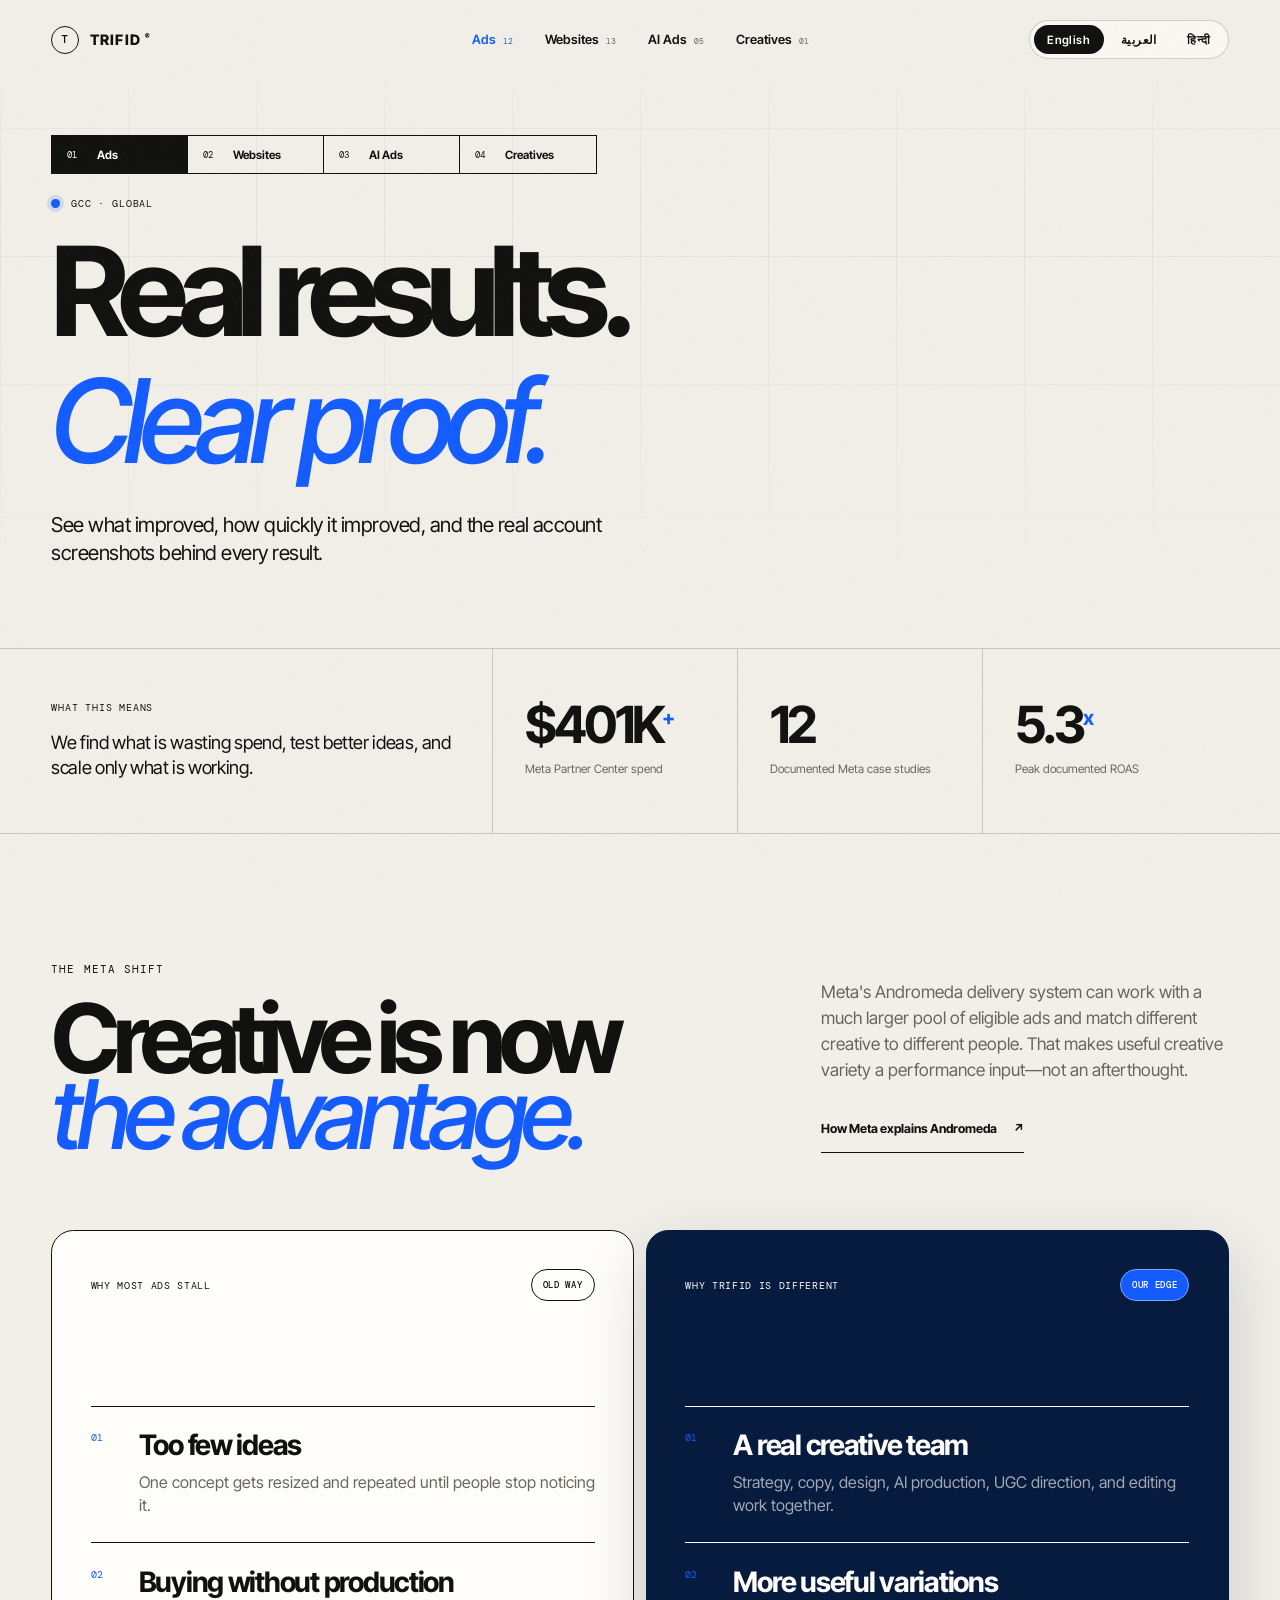
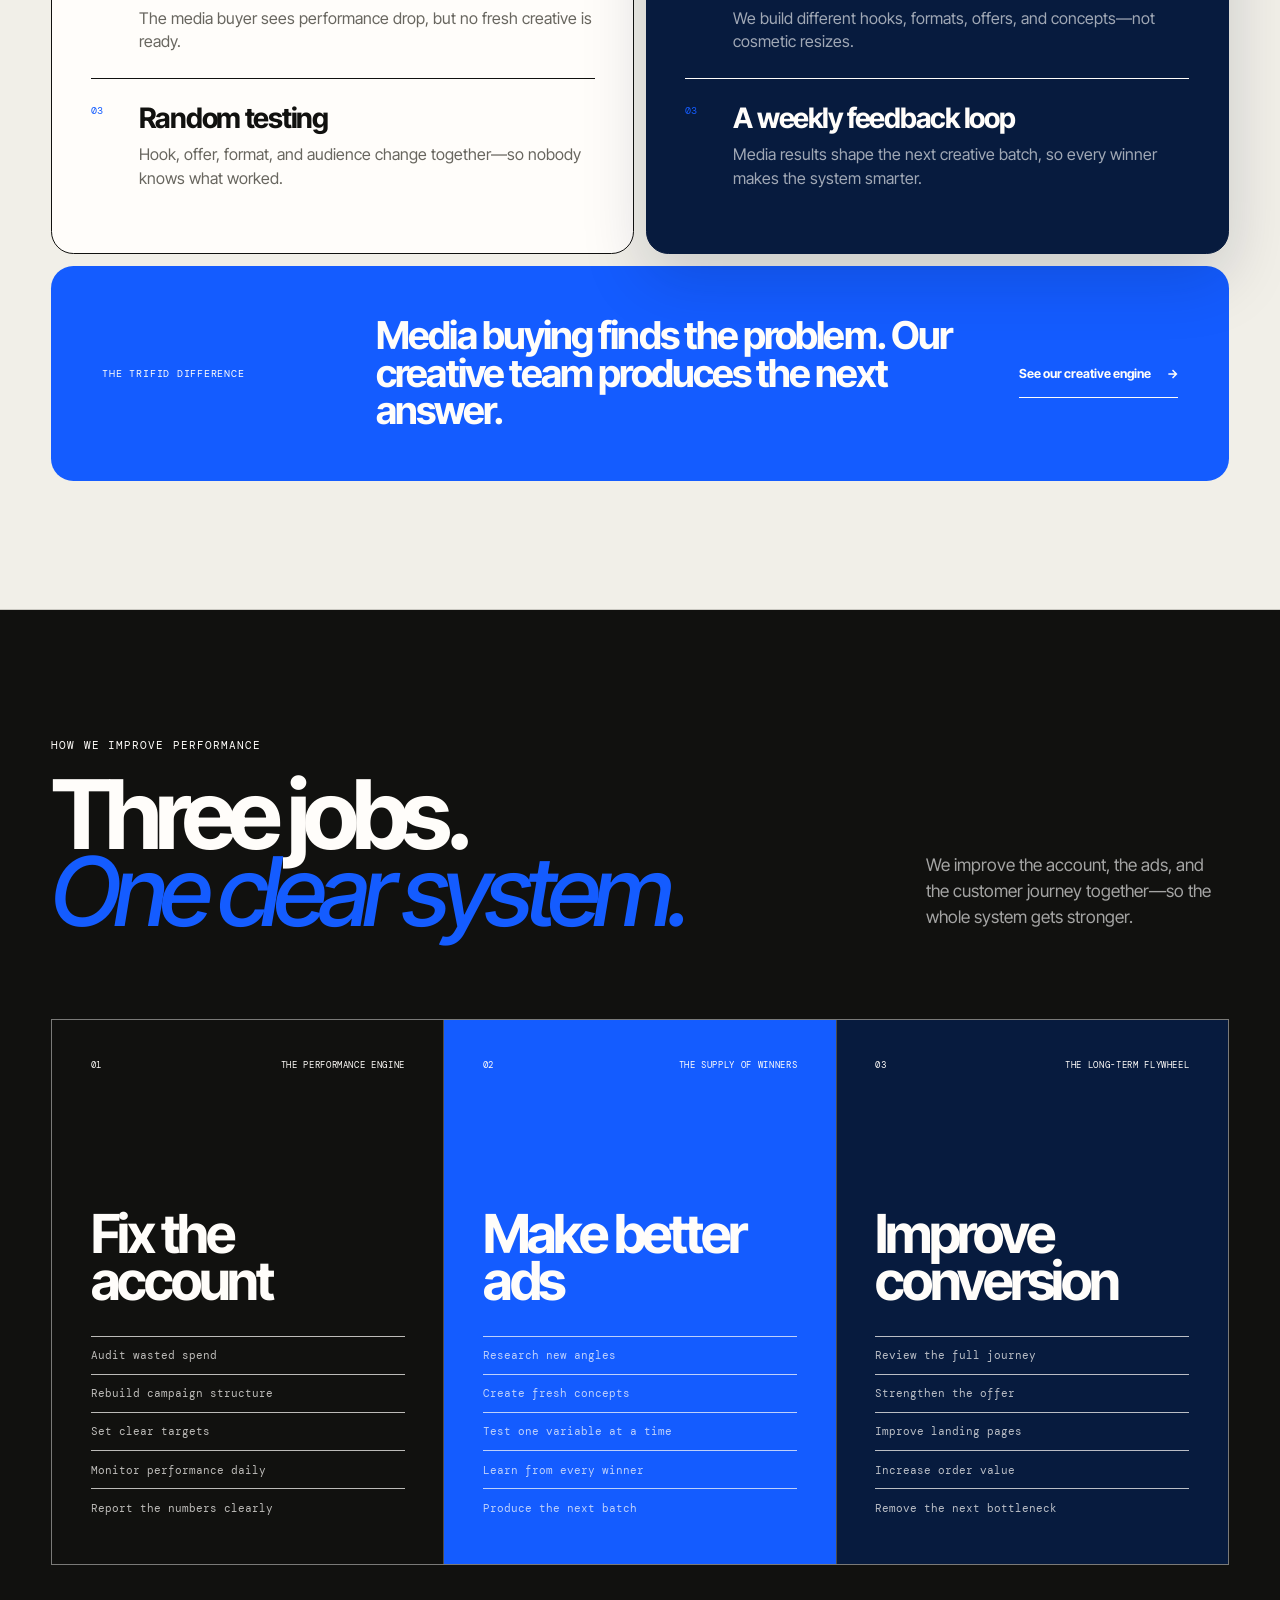
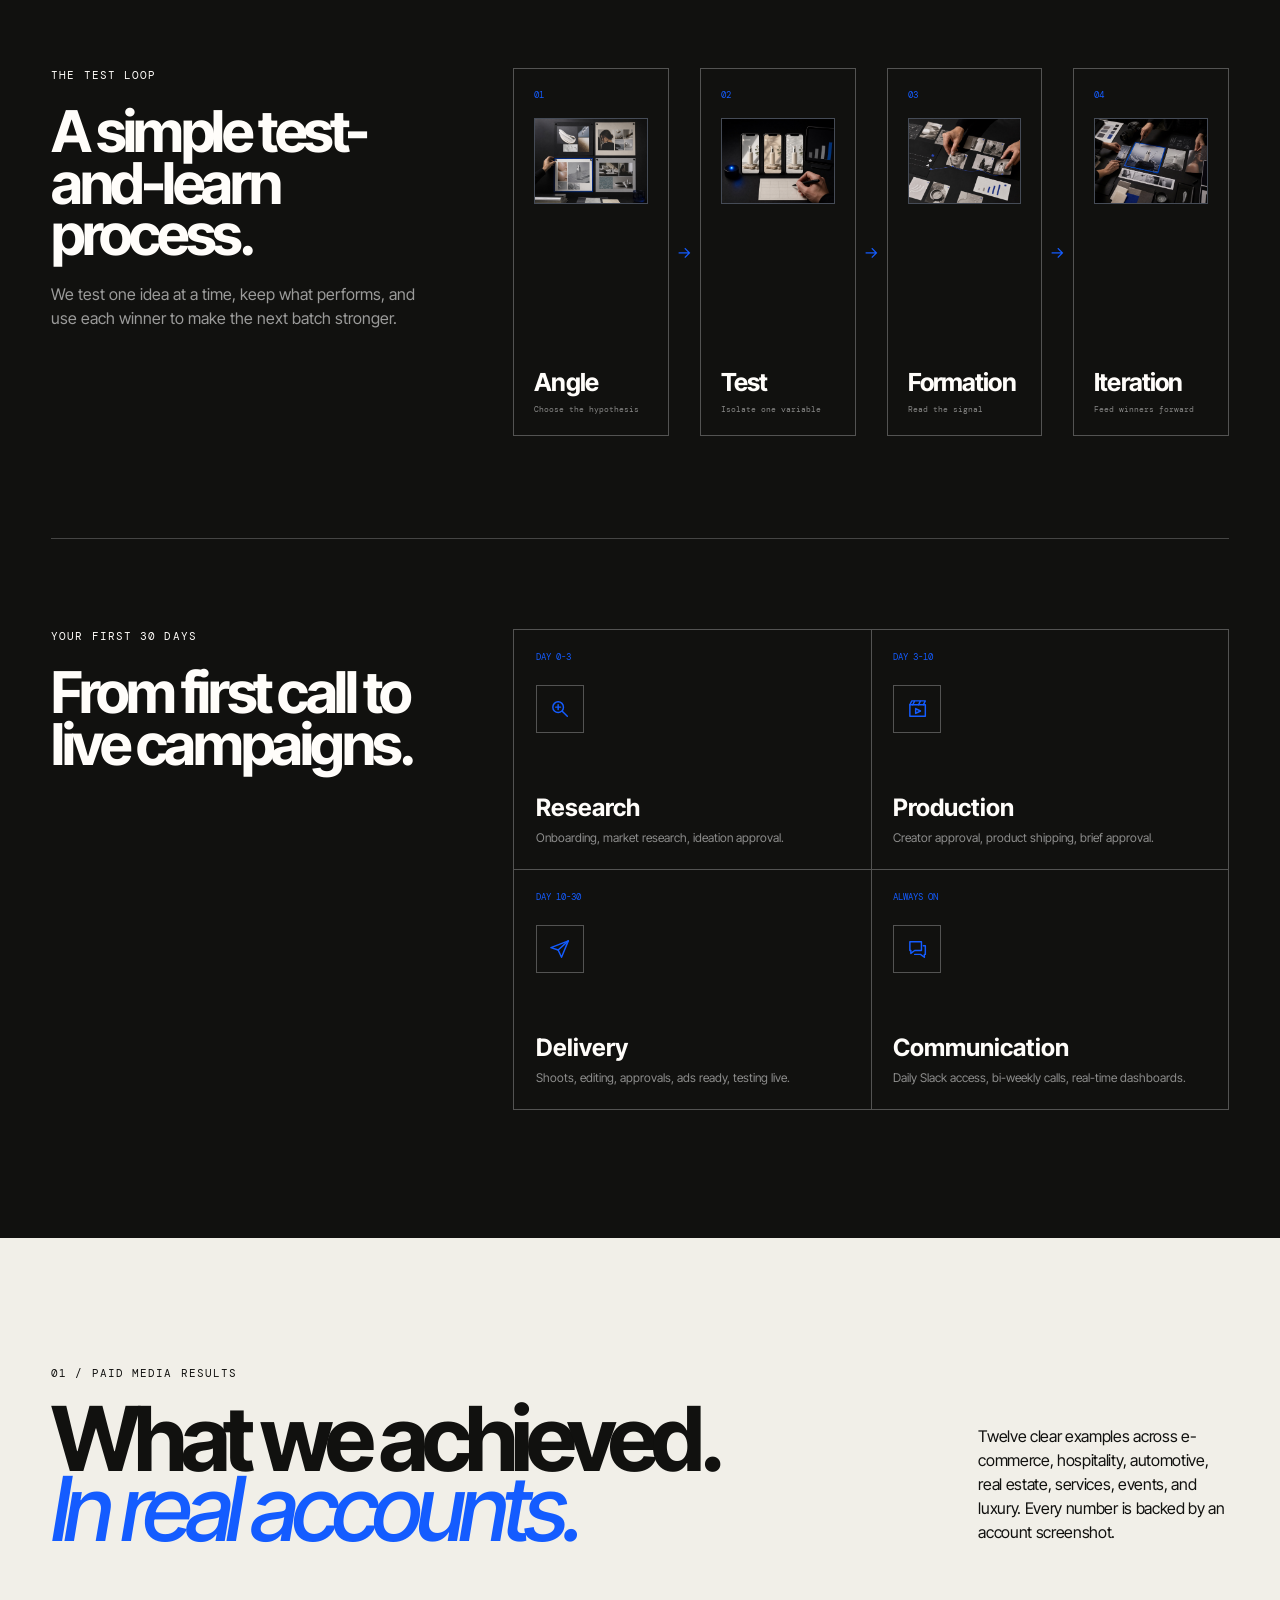
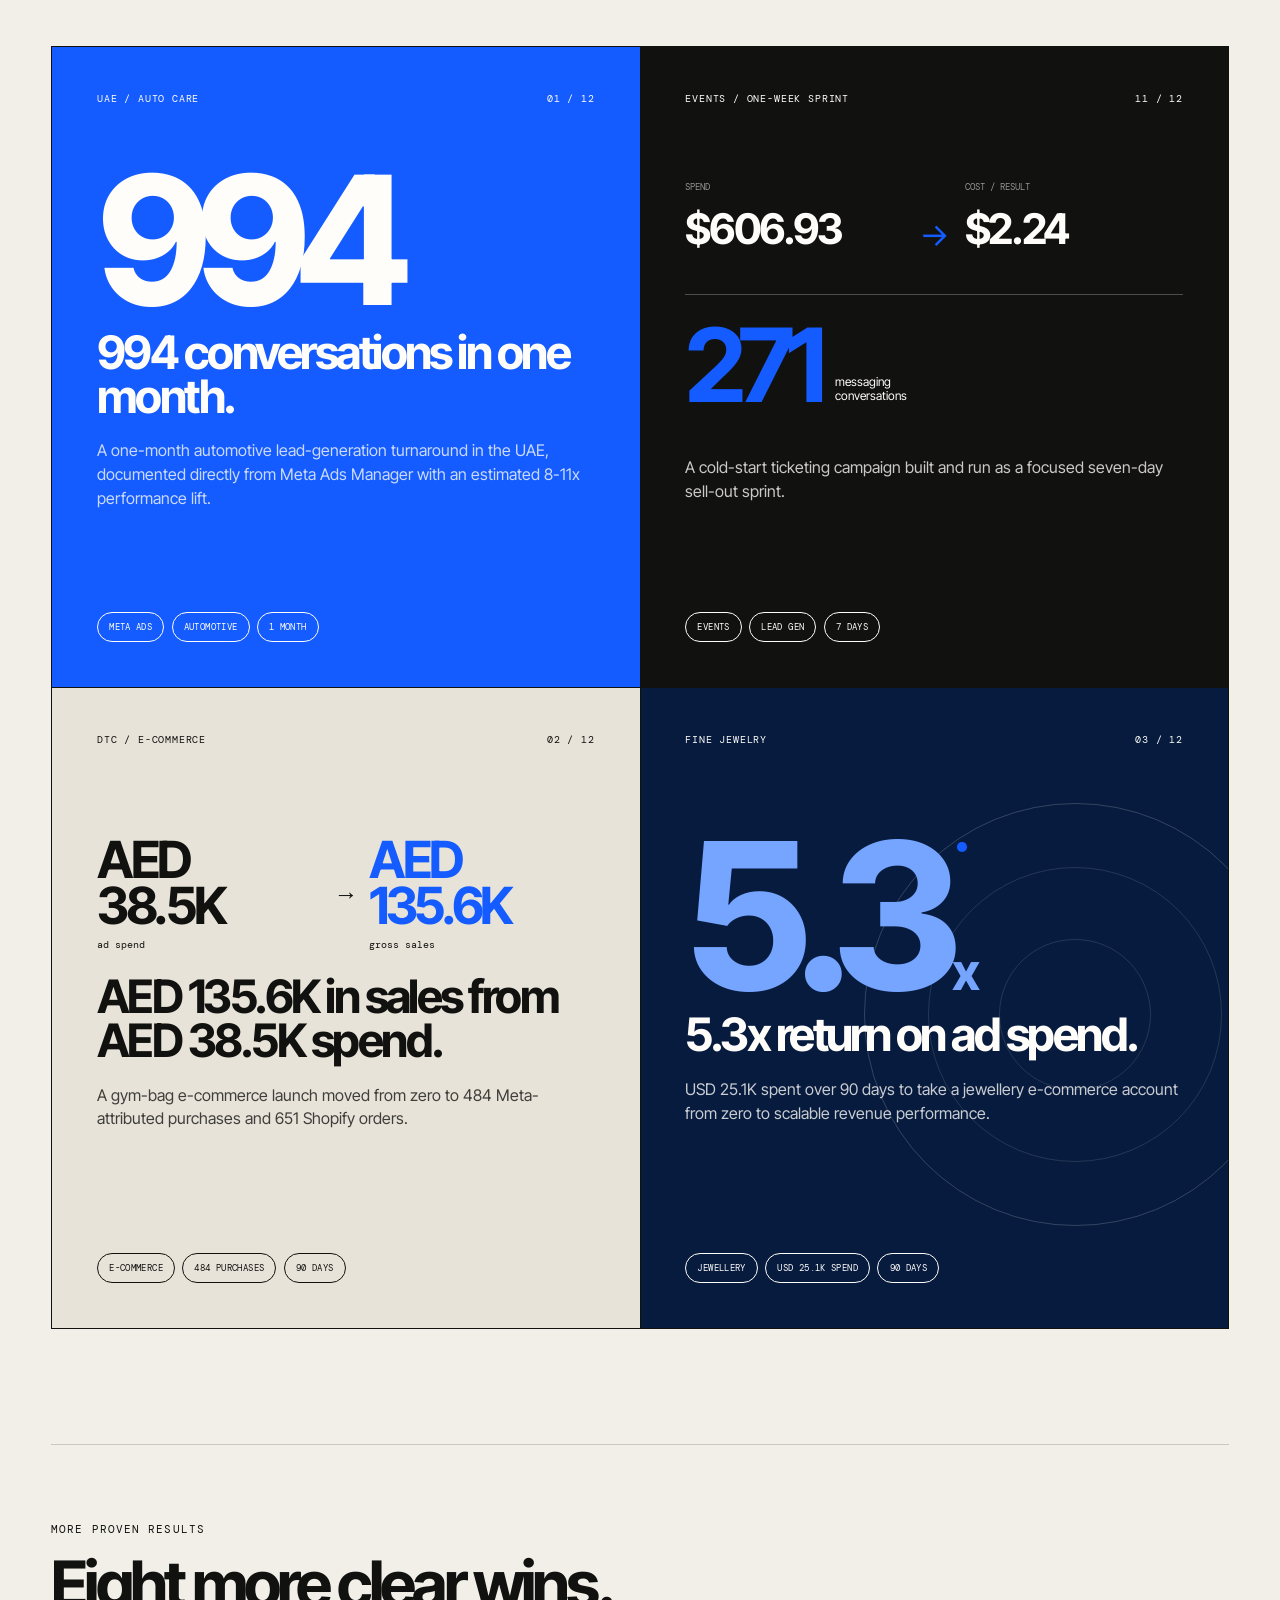
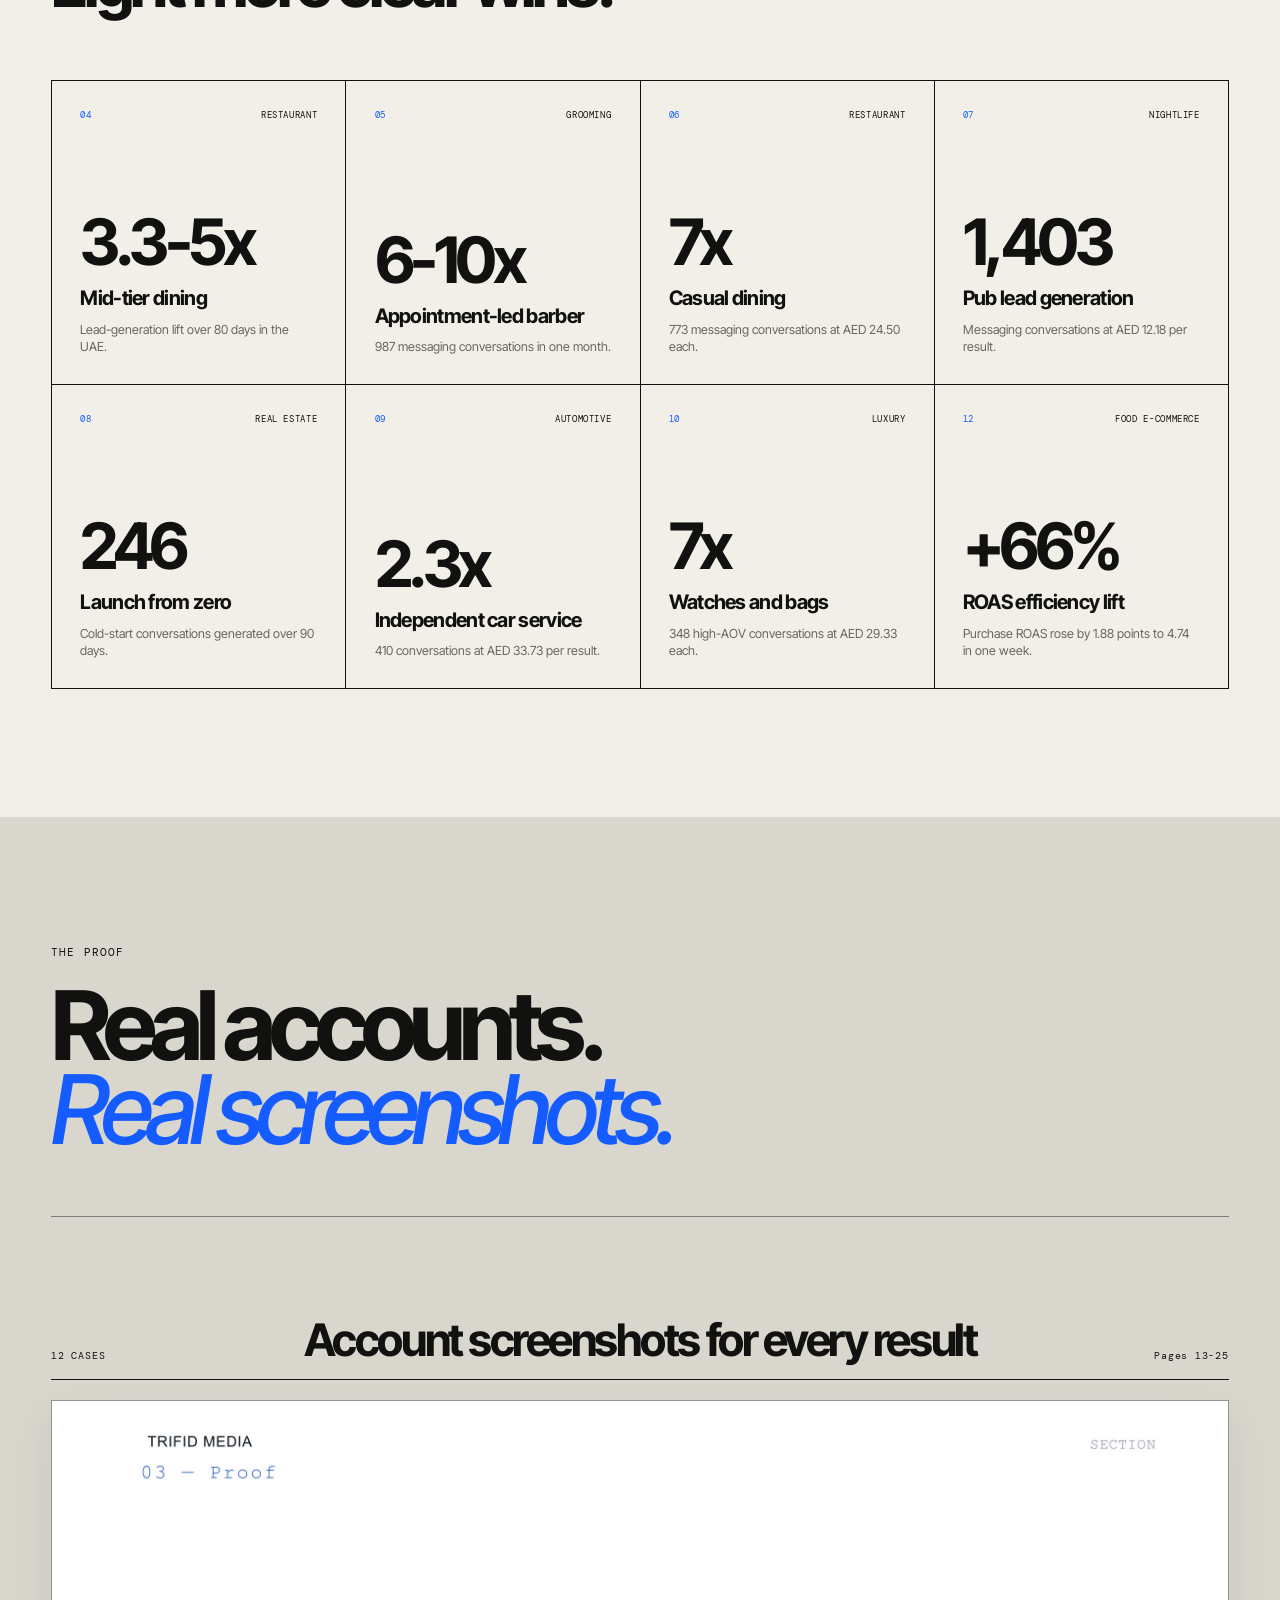
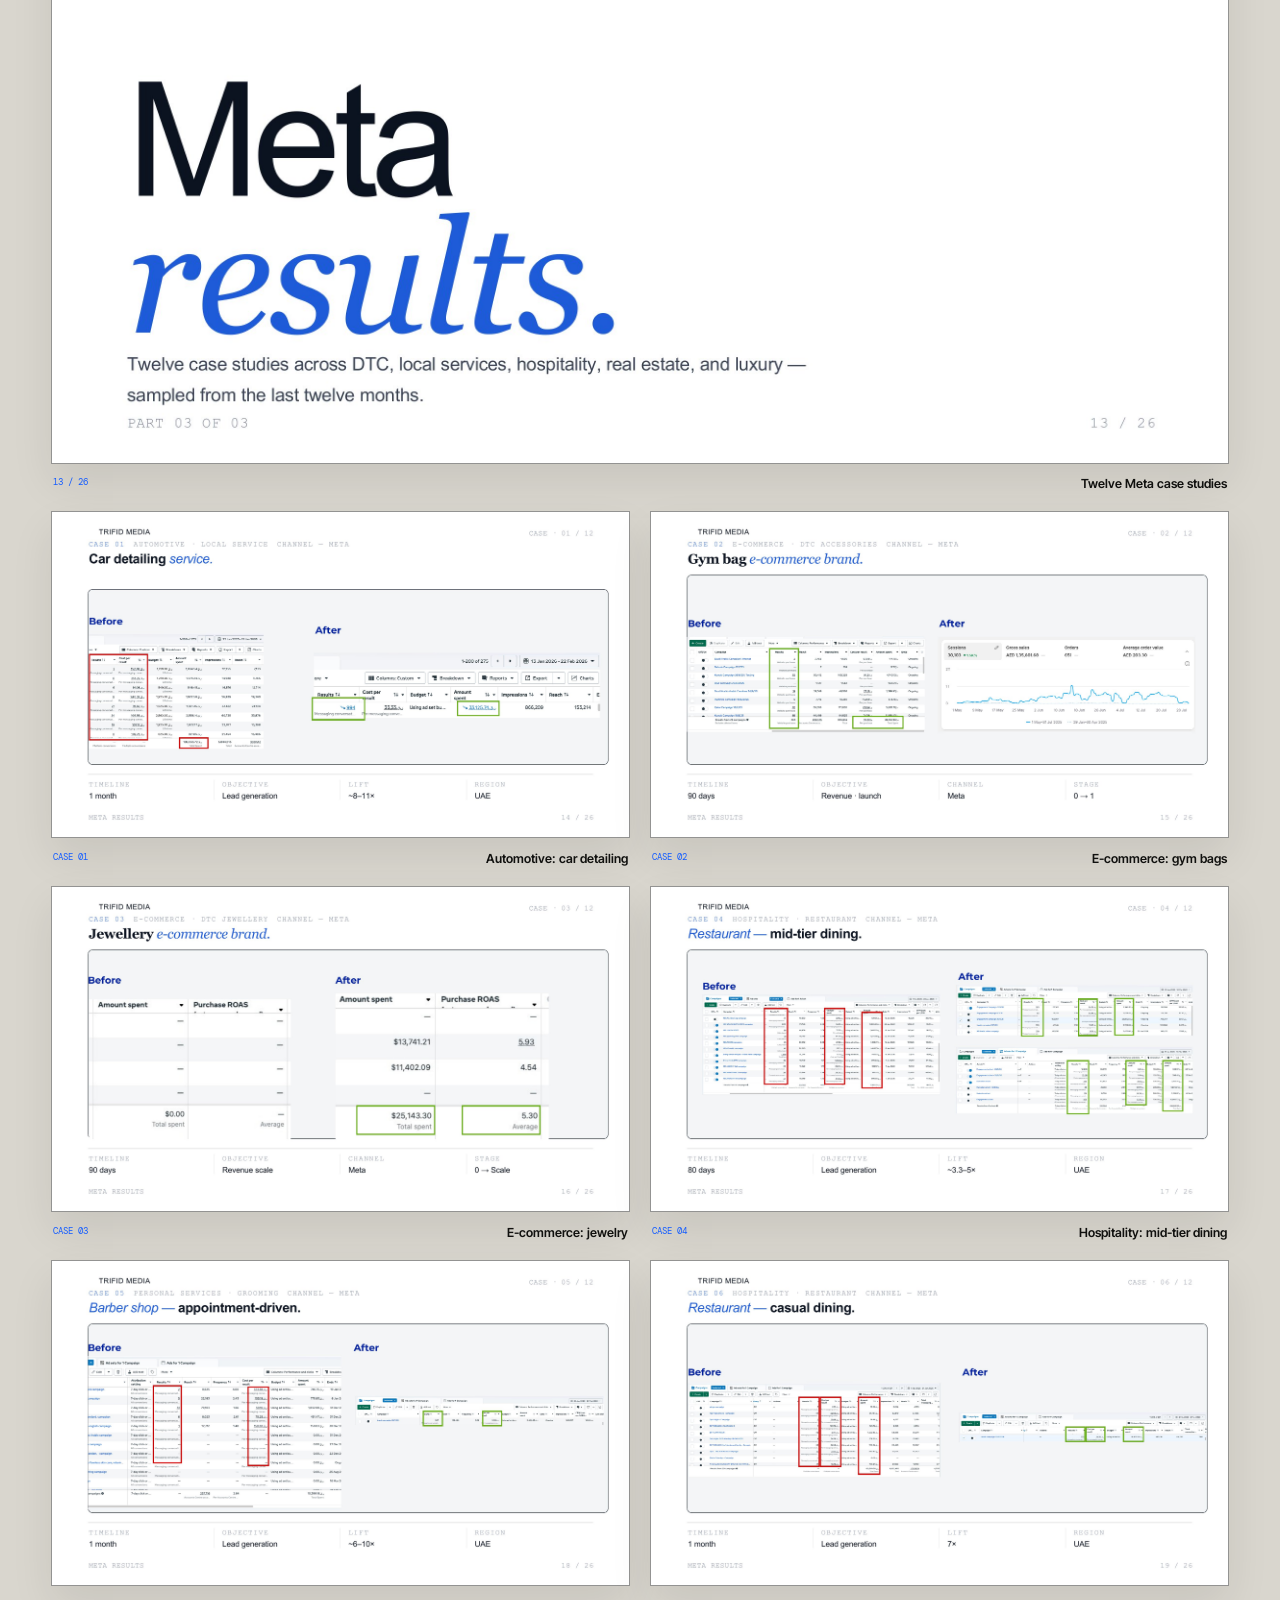
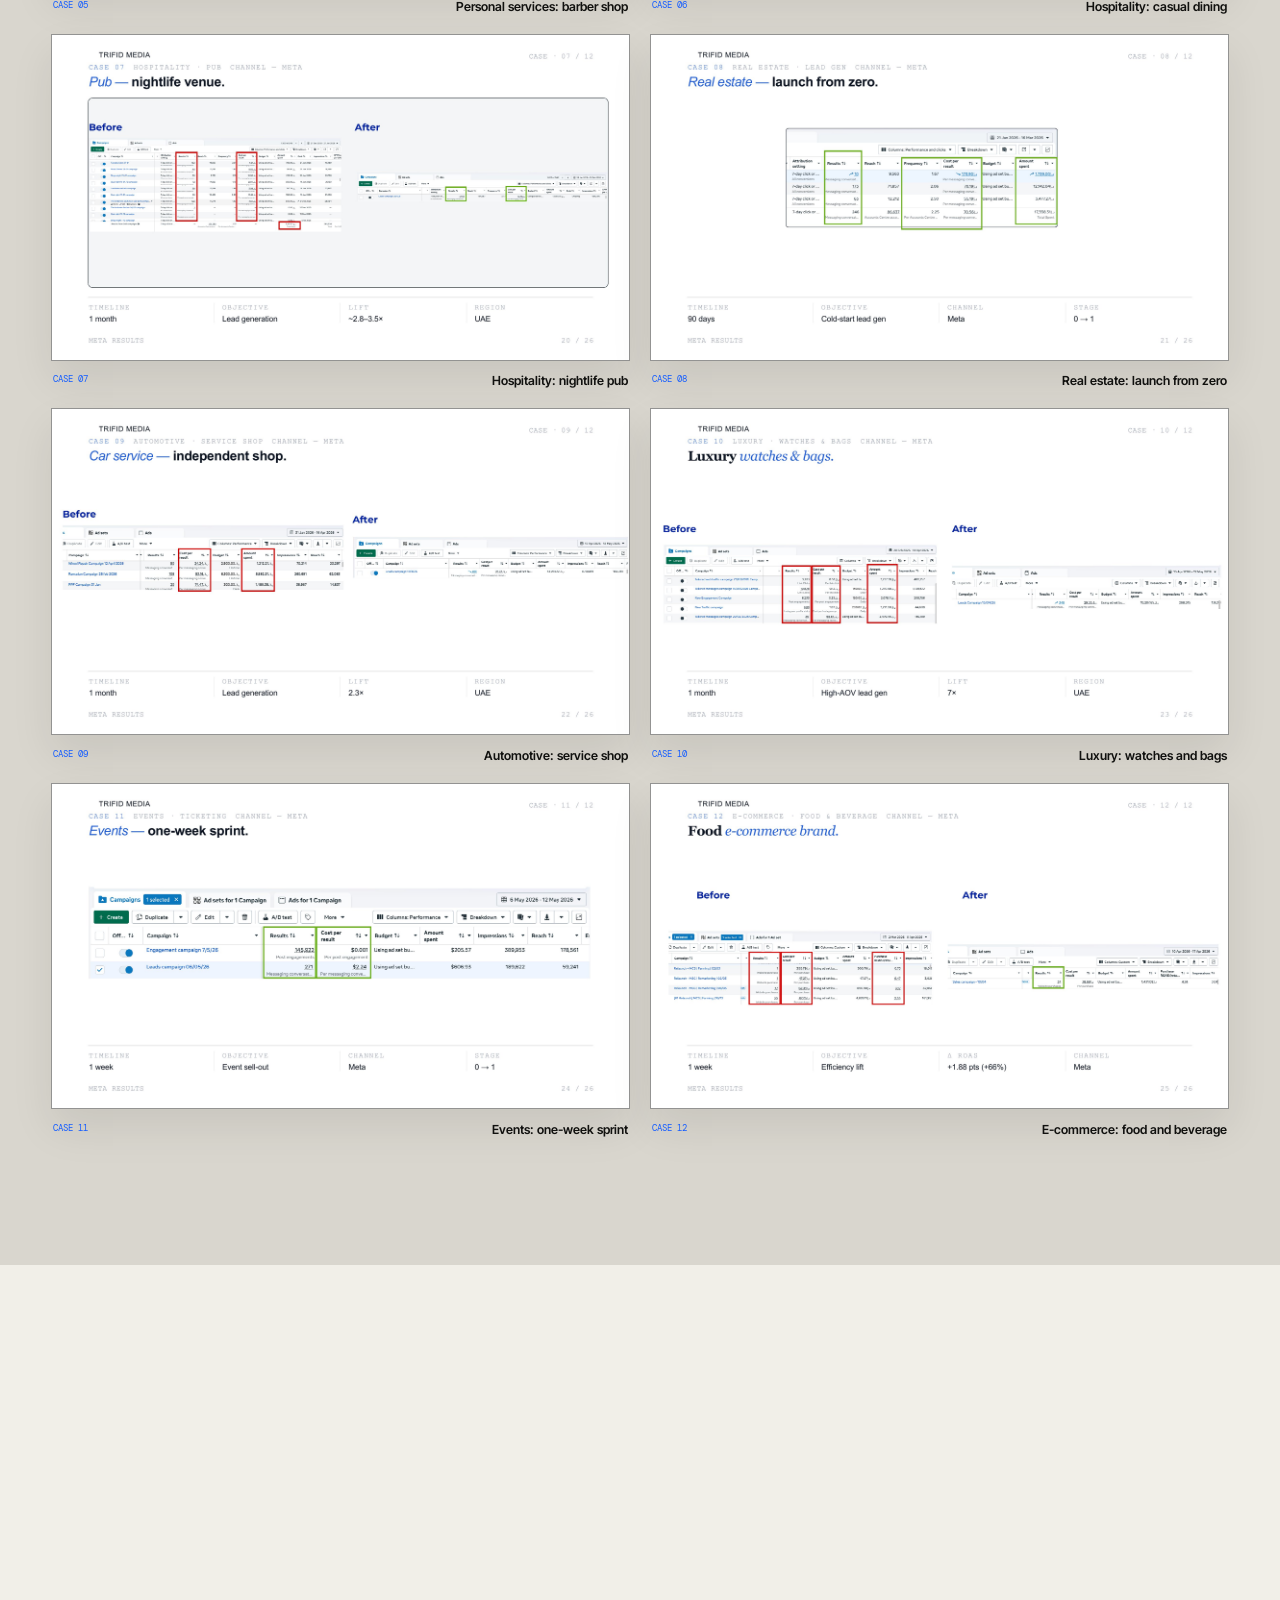
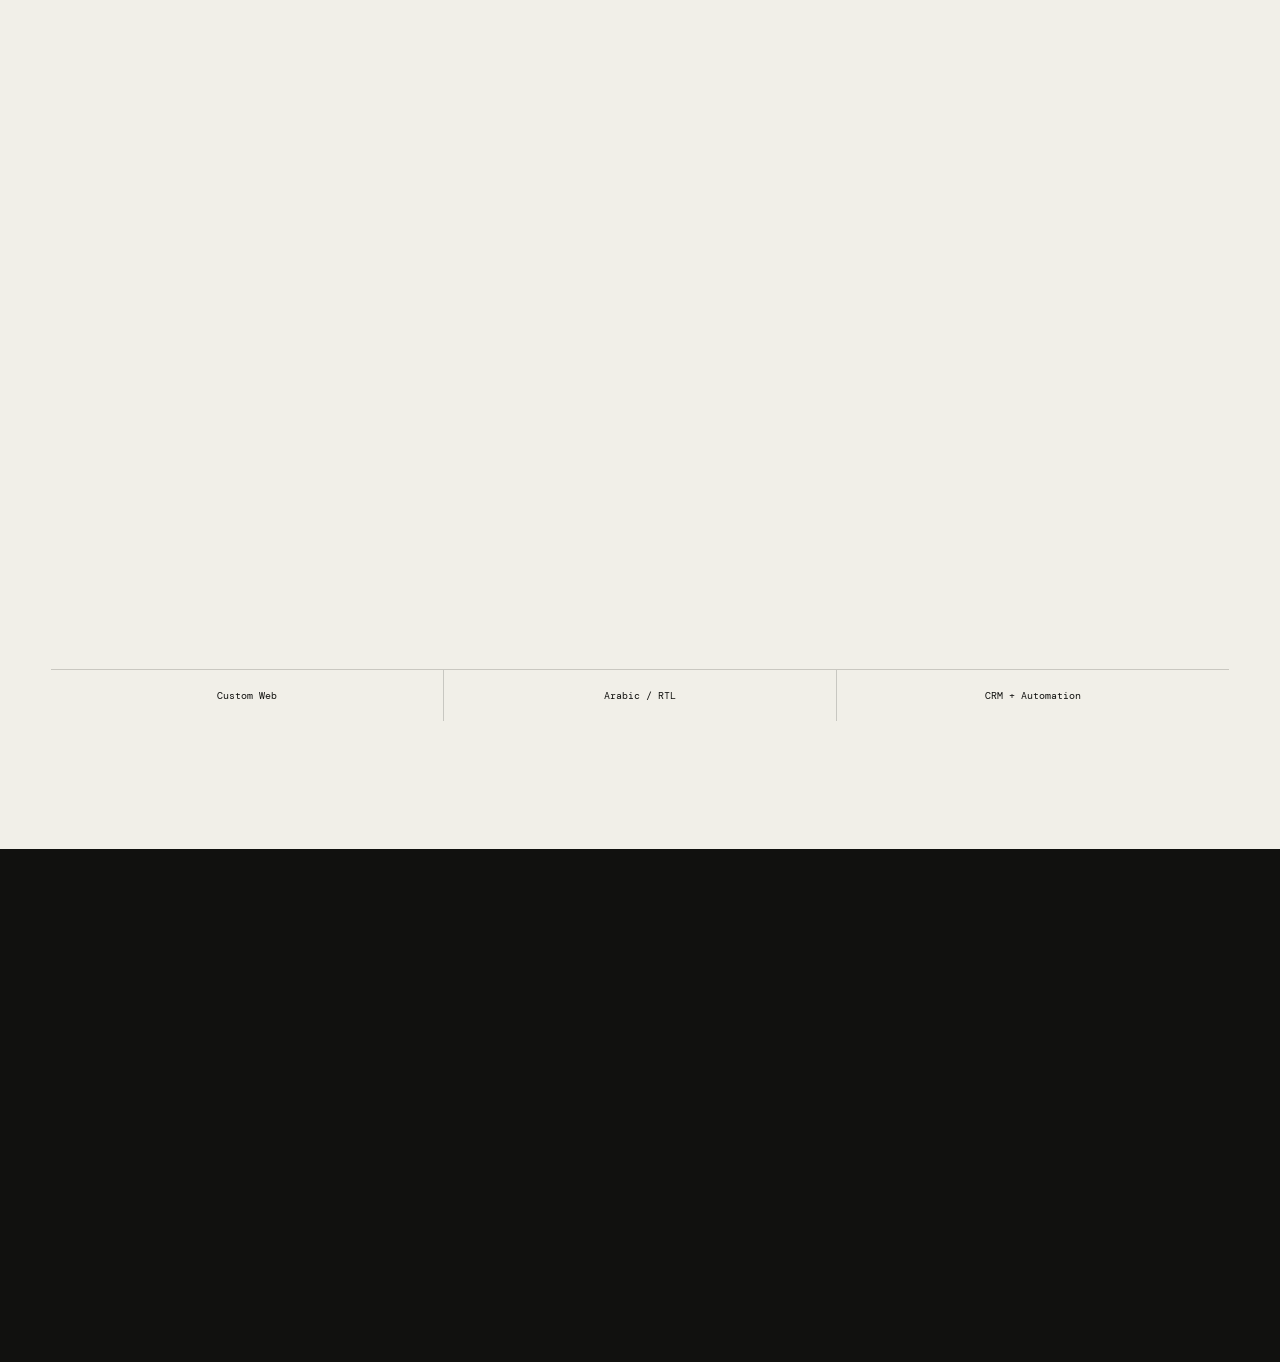
==== commit 4e099538: "Add Creatives collection with Automotive video ad section Introduce a fourth collection, Creatives, " ====
--- a/index.html
+++ b/index.html
@@ -38,6 +38,7 @@
         <a href="index.html" class="active">Ads <small>12</small></a>
         <a href="websites.html">Websites <small>13</small></a>
         <a href="ai-ads.html">AI Ads <small>05</small></a>
+        <a href="creatives.html">Creatives <small>01</small></a>
       </nav>
 
       <div class="lang-switch-group" role="group" aria-label="Language">
@@ -55,6 +56,7 @@
             <a class="active" href="index.html"><span>01</span> Ads</a>
             <a href="websites.html"><span>02</span> Websites</a>
             <a href="ai-ads.html"><span>03</span> AI Ads</a>
+            <a href="creatives.html"><span>04</span> Creatives</a>
           </div>
           <div class="eyebrow reveal"><span></span> GCC · Global</div>
           <h1 class="reveal reveal-delay-1">
--- a/styles.css
+++ b/styles.css
@@ -3081,11 +3081,11 @@
     left: 50%;
     bottom: max(.55rem, env(safe-area-inset-bottom));
     width: calc(100% - 1rem - env(safe-area-inset-left) - env(safe-area-inset-right));
-    max-width: 28rem;
-    padding: .42rem;
+    max-width: 30rem;
+    padding: .38rem;
     display: grid;
-    grid-template-columns: repeat(3, minmax(0, 1fr));
-    gap: .25rem;
+    grid-template-columns: repeat(4, minmax(0, 1fr));
+    gap: .15rem;
     transform: translateX(-50%);
     border: 1px solid rgba(255, 255, 255, .2);
     border-radius: 1.35rem;
@@ -3096,17 +3096,26 @@
 
   .mobile-dock a {
     min-height: 3.75rem;
+    padding: 0 .1rem;
     display: flex;
     flex-direction: column;
     align-items: center;
     justify-content: center;
     gap: .28rem;
-    border-radius: .95rem;
+    border-radius: .8rem;
     color: rgba(255, 255, 255, .58);
     font-family: var(--font-mono);
-    font-size: .56rem;
-    letter-spacing: .02em;
+    font-size: .52rem;
+    letter-spacing: .01em;
+    text-align: center;
     transition: background 220ms ease, color 220ms ease, transform 220ms var(--ease);
+  }
+
+  .mobile-dock a span {
+    max-width: 100%;
+    overflow: hidden;
+    white-space: nowrap;
+    text-overflow: ellipsis;
   }
 
   .mobile-dock a:active {
@@ -3351,3 +3360,47 @@
 html[lang="hi"] .hero--minimal h1 em {
   margin-top: 0;
 }
+
+/* Ad creatives page */
+.creatives-hero__visual video,
+.ai-hero__visual video {
+  display: block;
+  width: 100%;
+  height: auto;
+  max-height: 63svh;
+  object-fit: cover;
+  object-position: center;
+  background: #0b1020;
+}
+
+.ai-media-grid--reels {
+  max-width: 76rem;
+  grid-template-columns: repeat(4, minmax(0, 1fr));
+}
+
+.creatives-more {
+  align-items: center;
+}
+
+.creatives-more a {
+  color: var(--acid);
+  border-bottom: 1px solid currentColor;
+  padding-bottom: 2px;
+  white-space: nowrap;
+}
+
+@media (max-width: 1000px) {
+  .ai-media-grid--reels {
+    grid-template-columns: repeat(2, minmax(0, 1fr));
+  }
+  .ai-media-grid--reels .ai-media-card:nth-child(3),
+  .ai-media-grid--reels .ai-media-card:nth-child(4) {
+    margin-top: 0;
+  }
+}
+
+@media (max-width: 700px) {
+  .creatives-hero__visual video {
+    max-height: 62svh;
+  }
+}
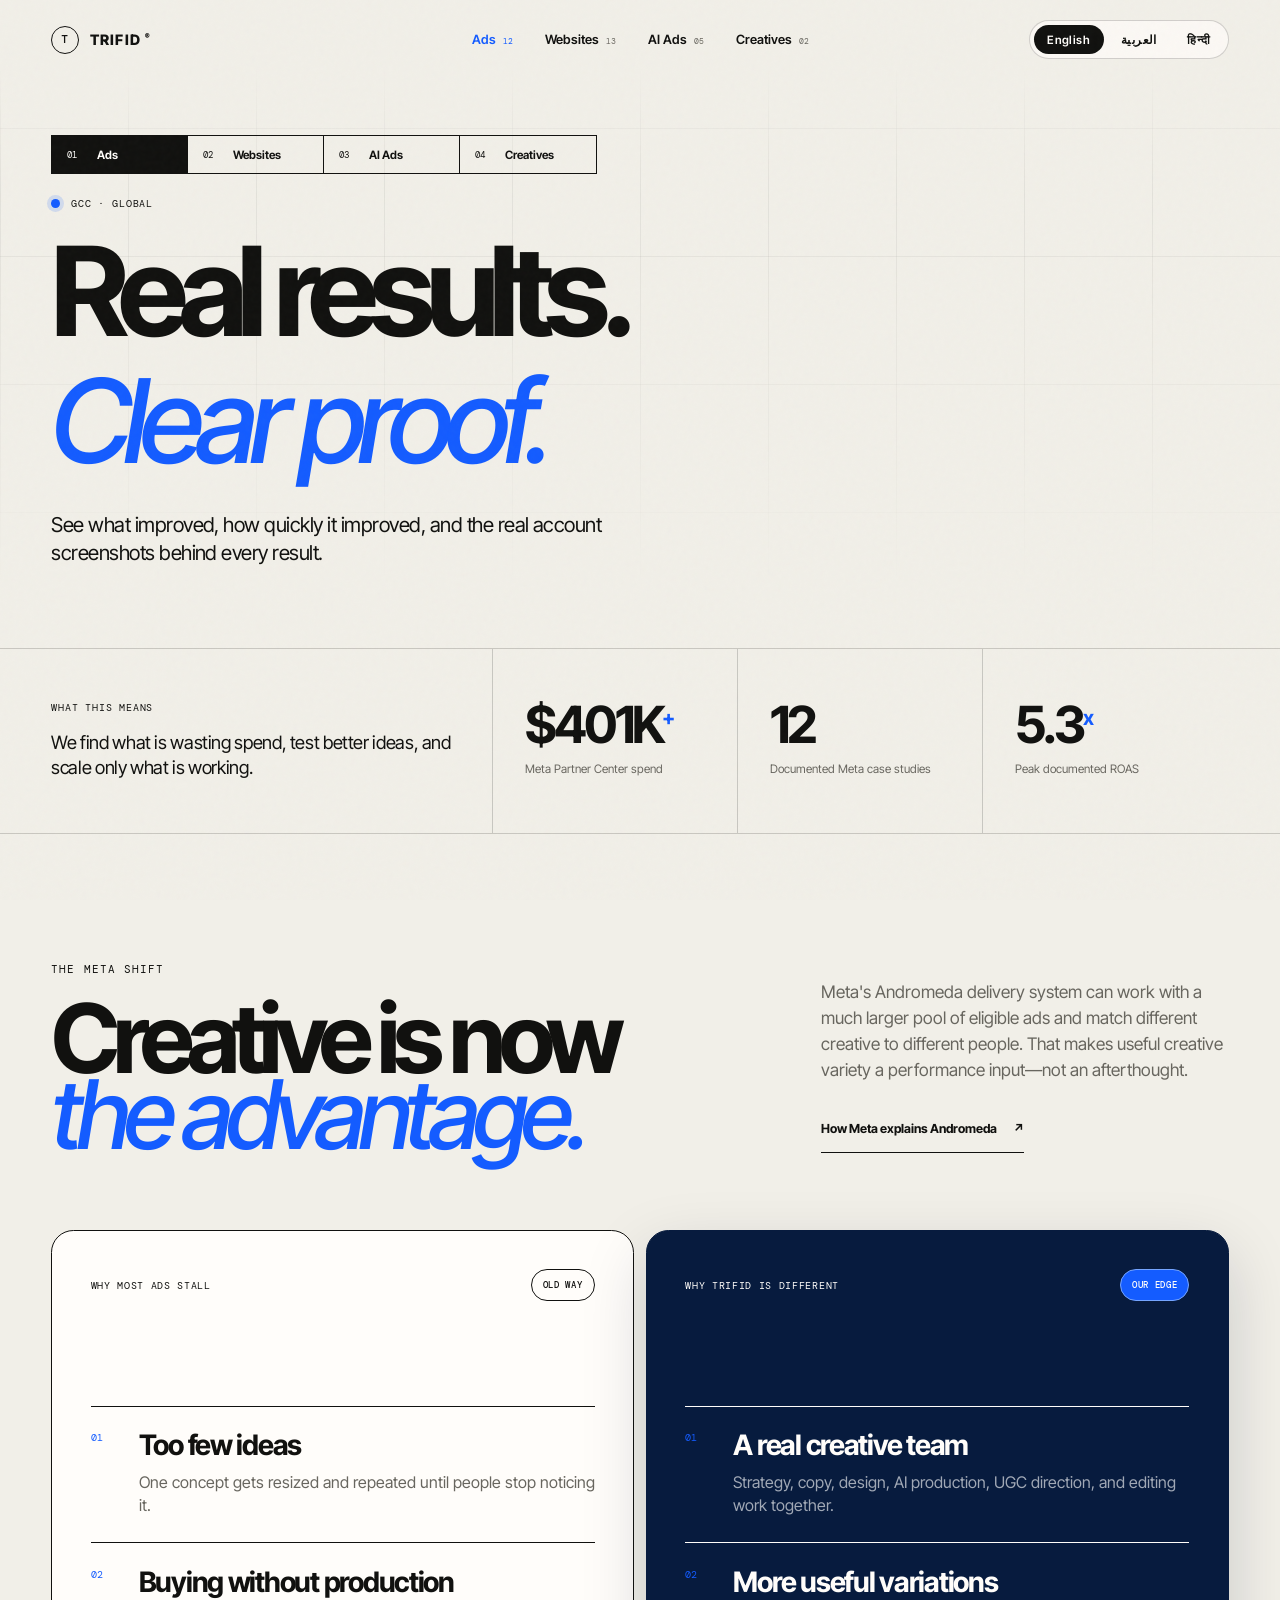
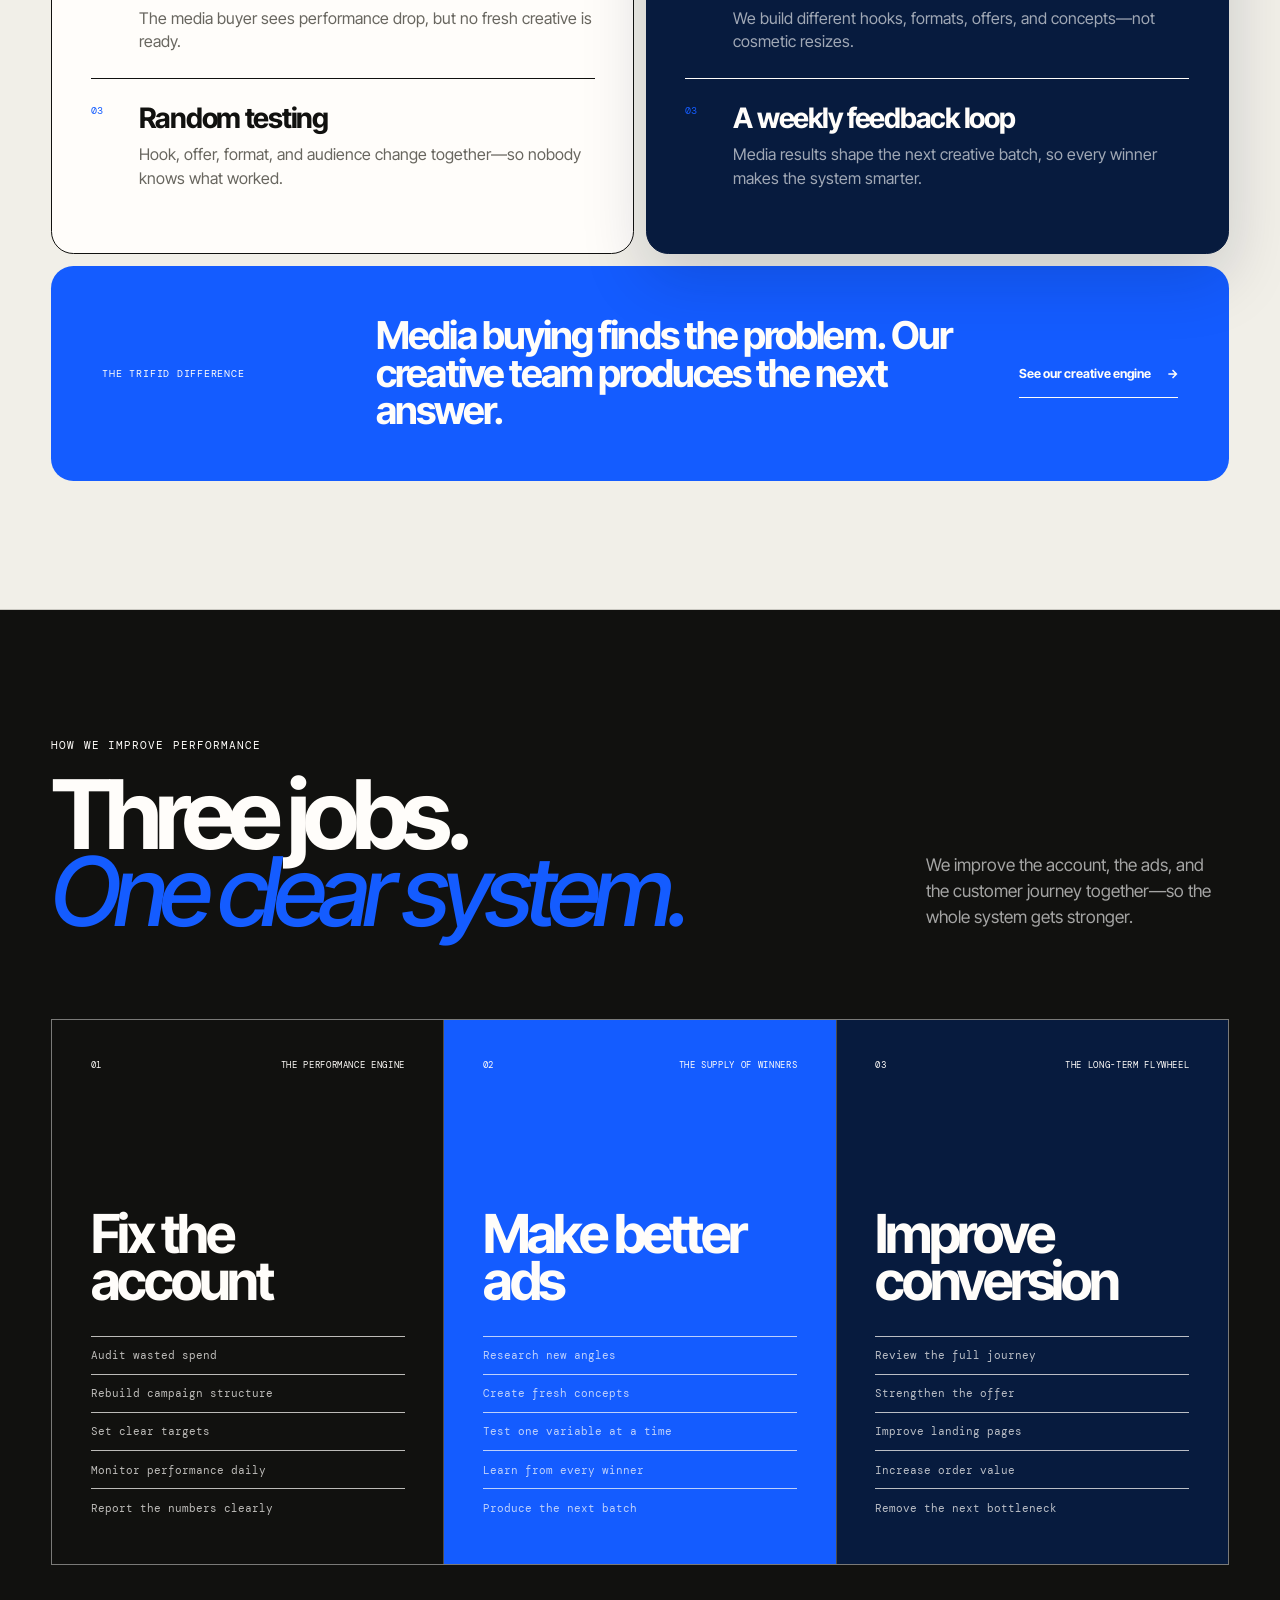
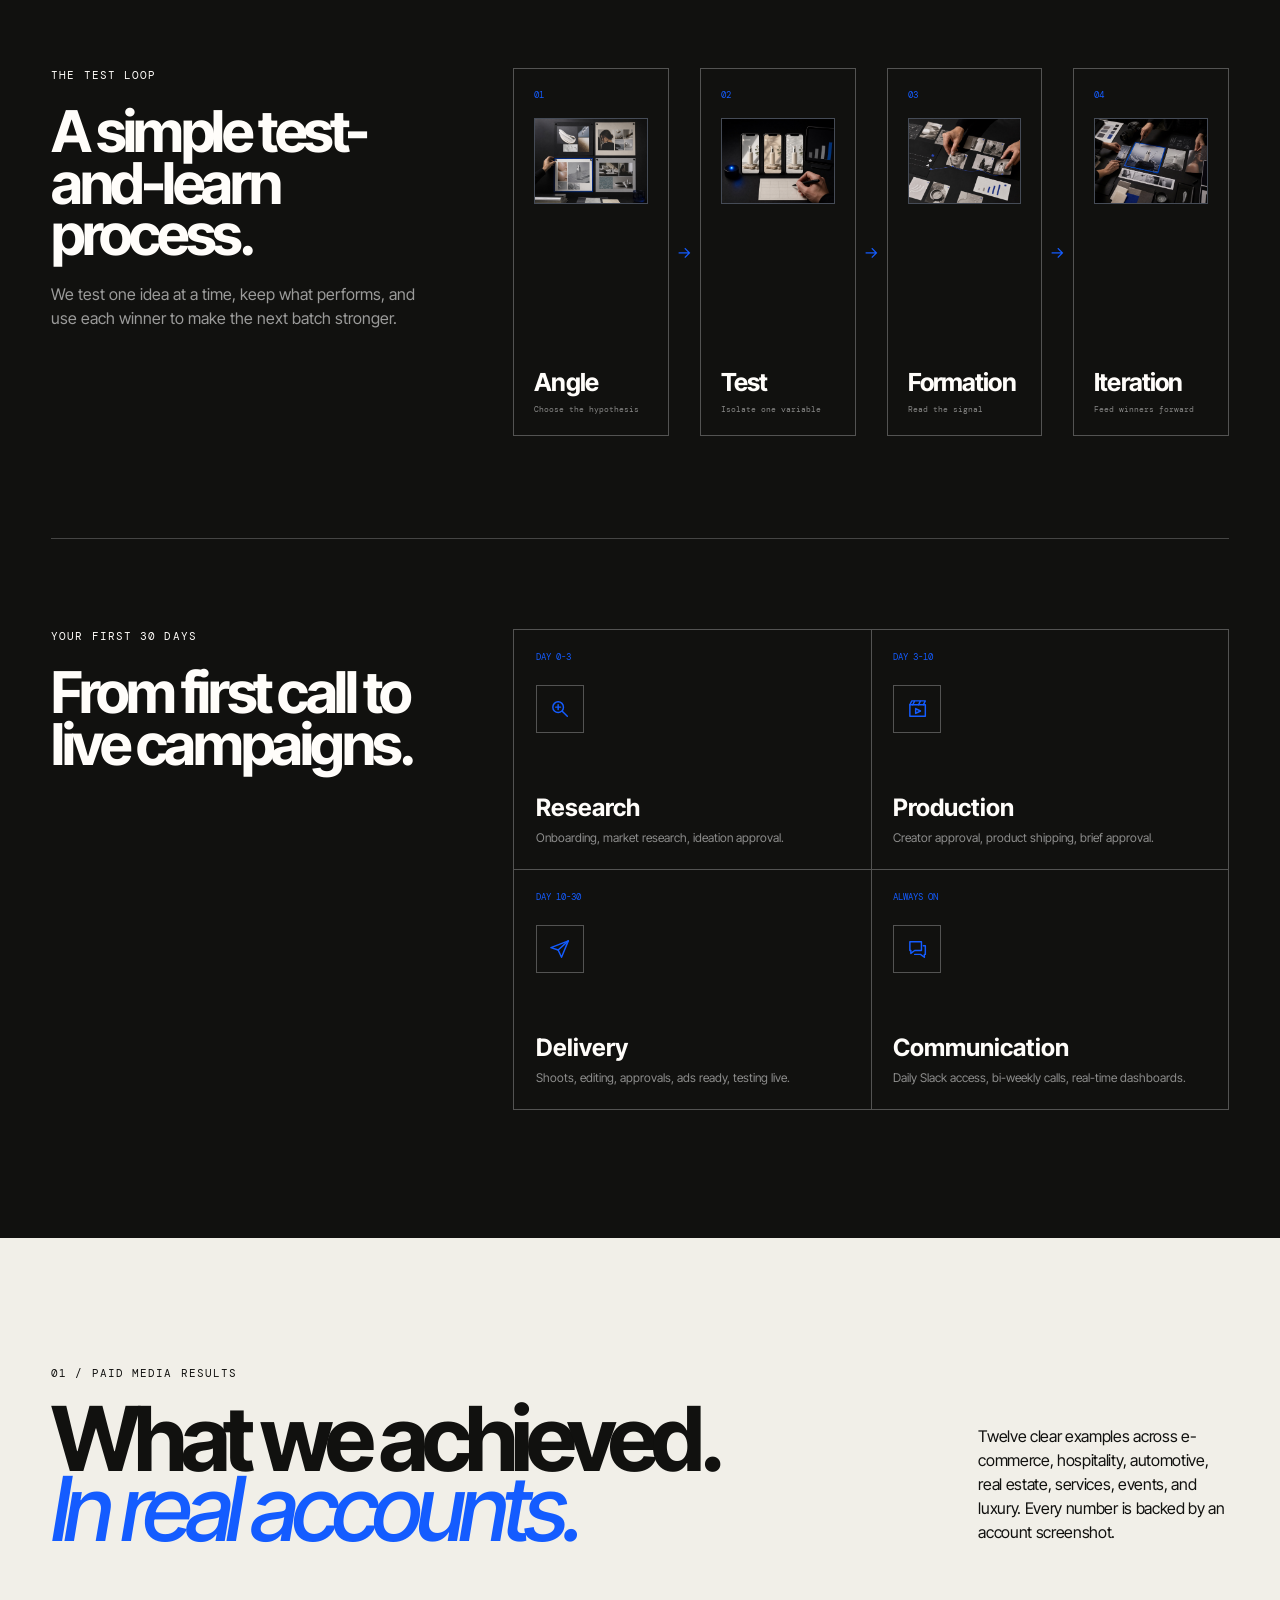
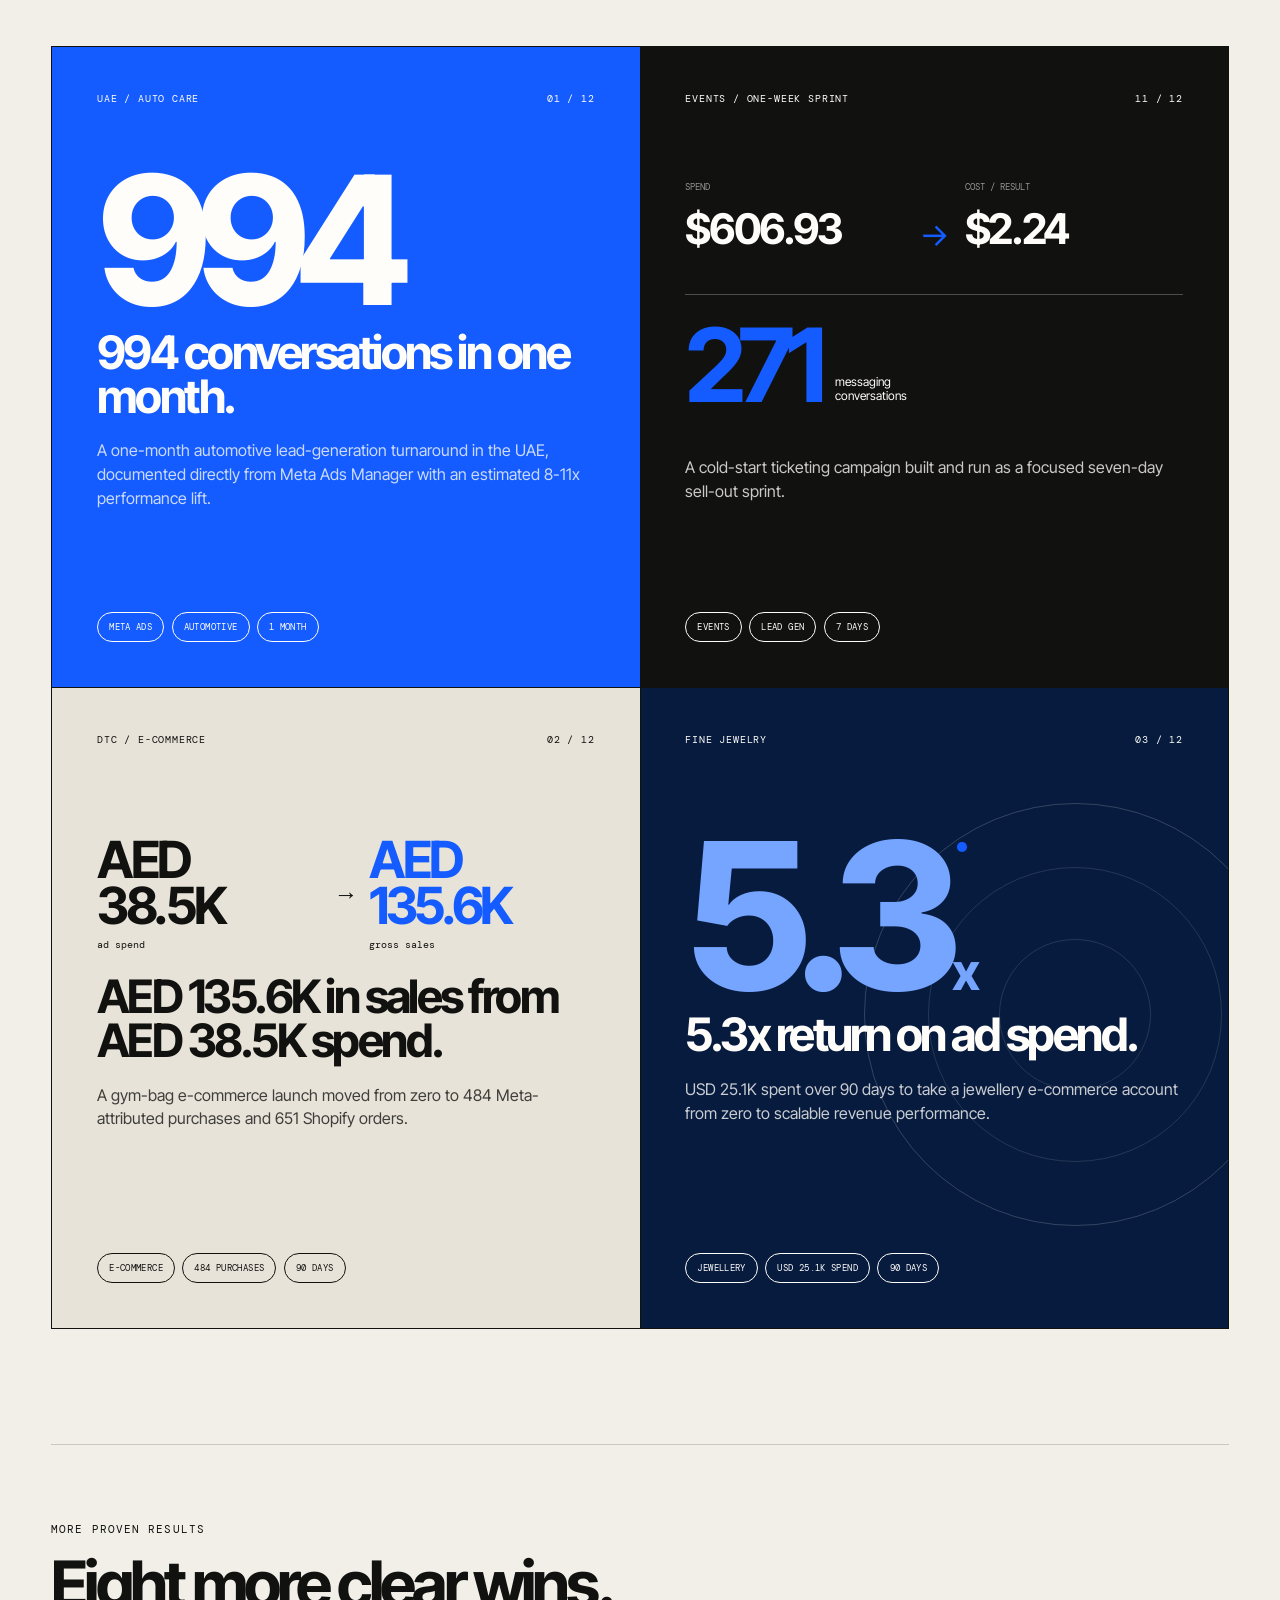
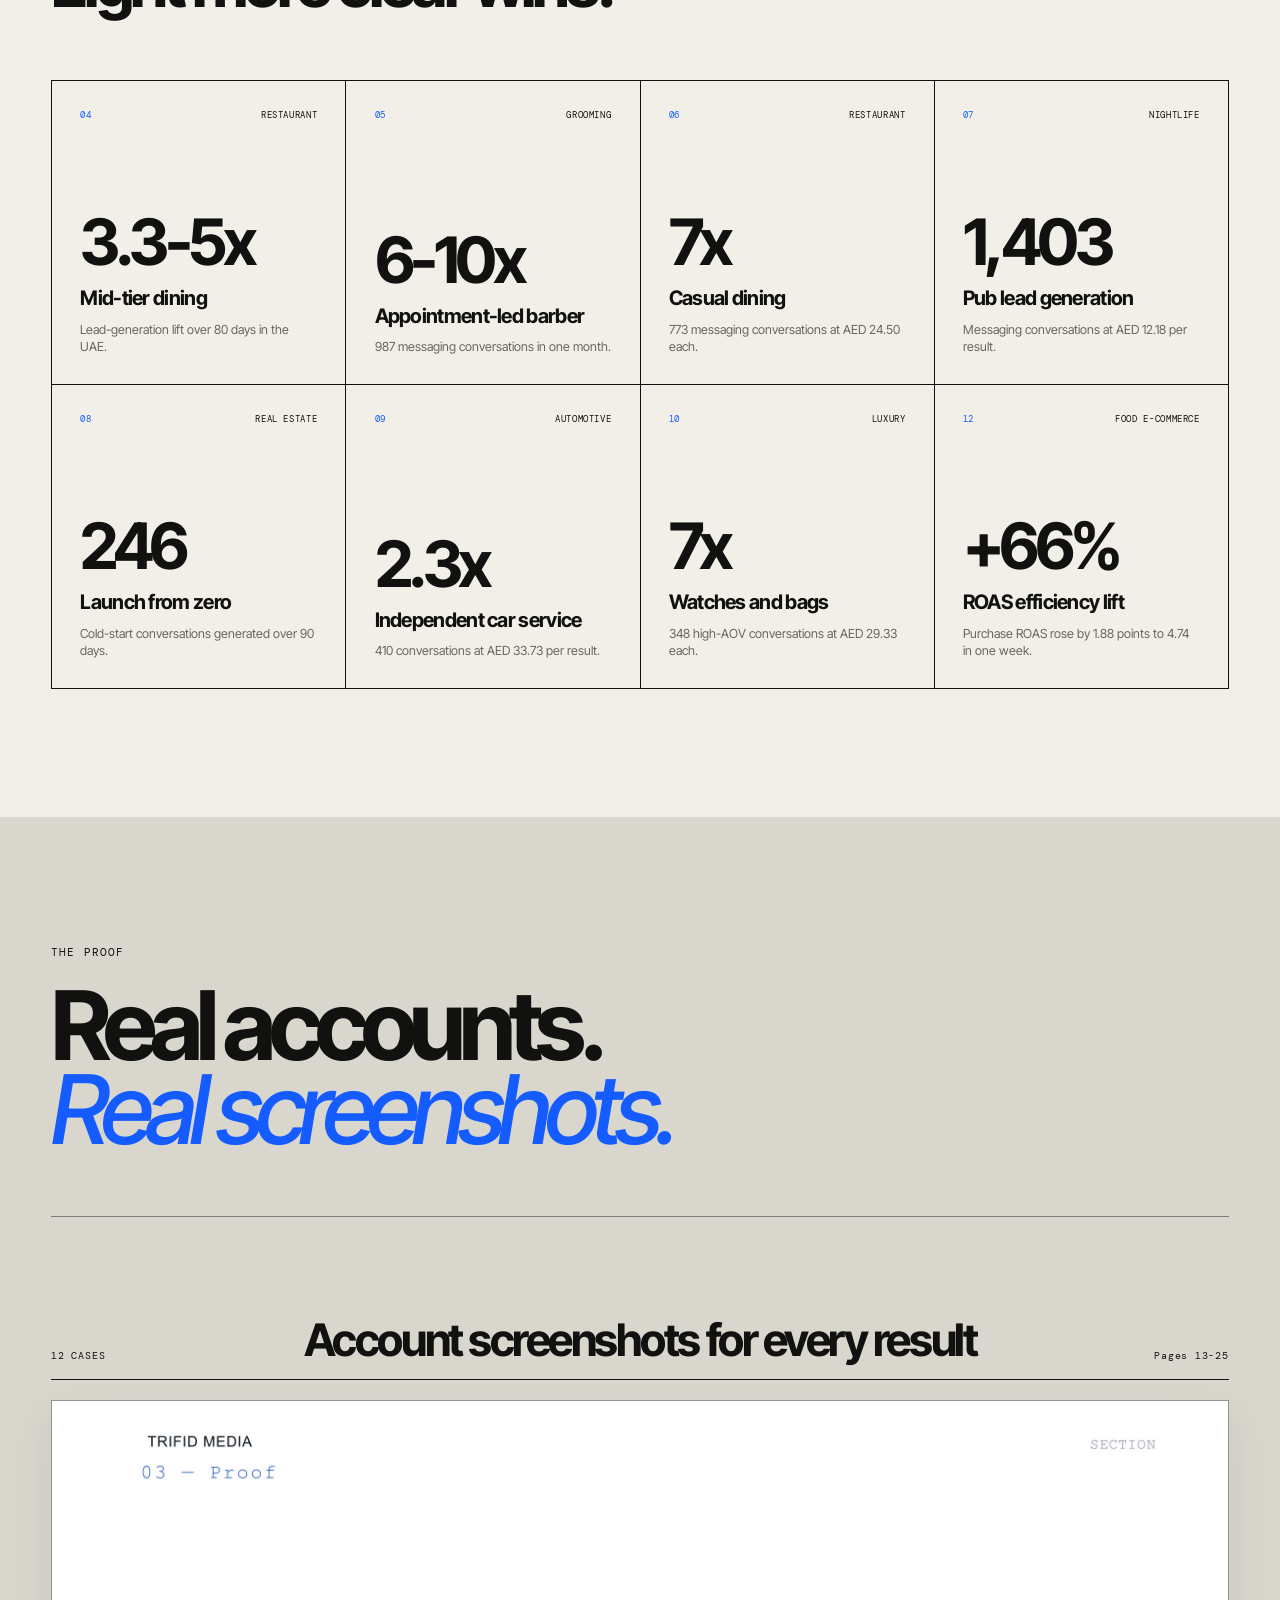
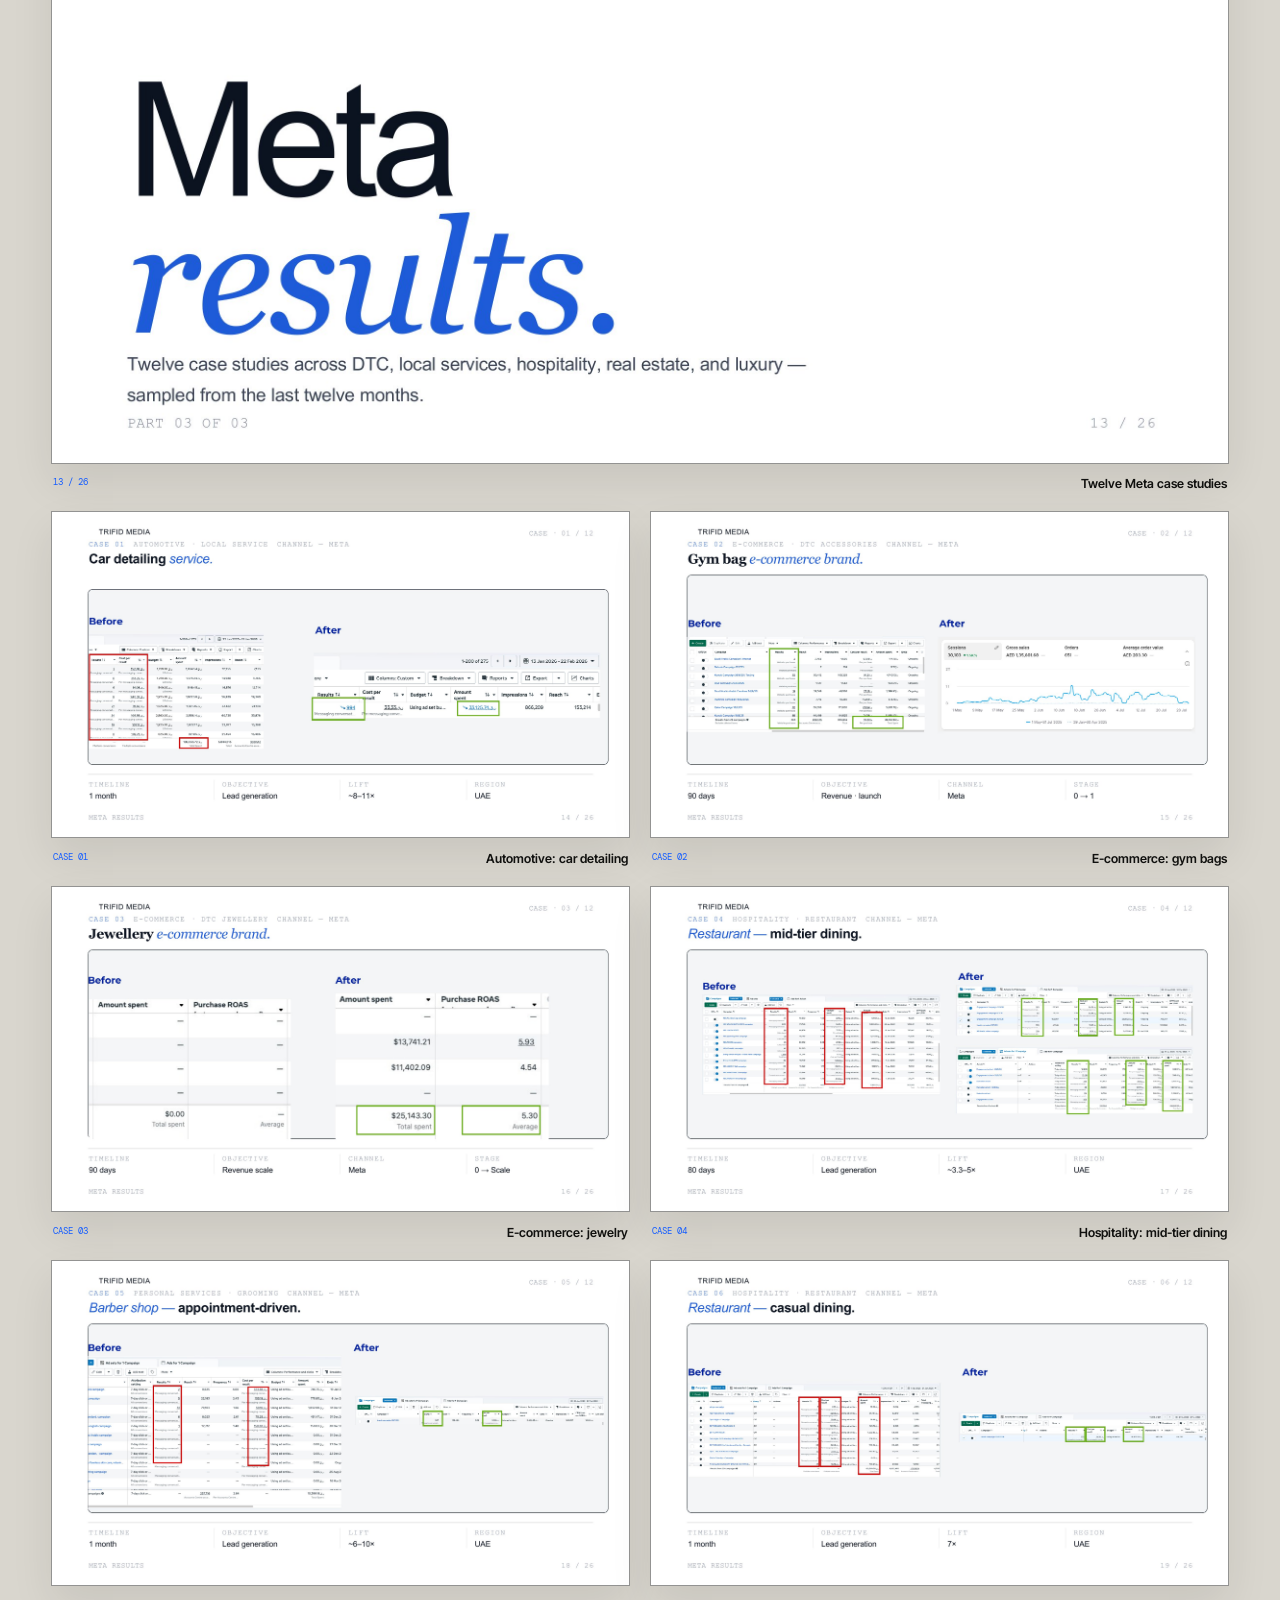
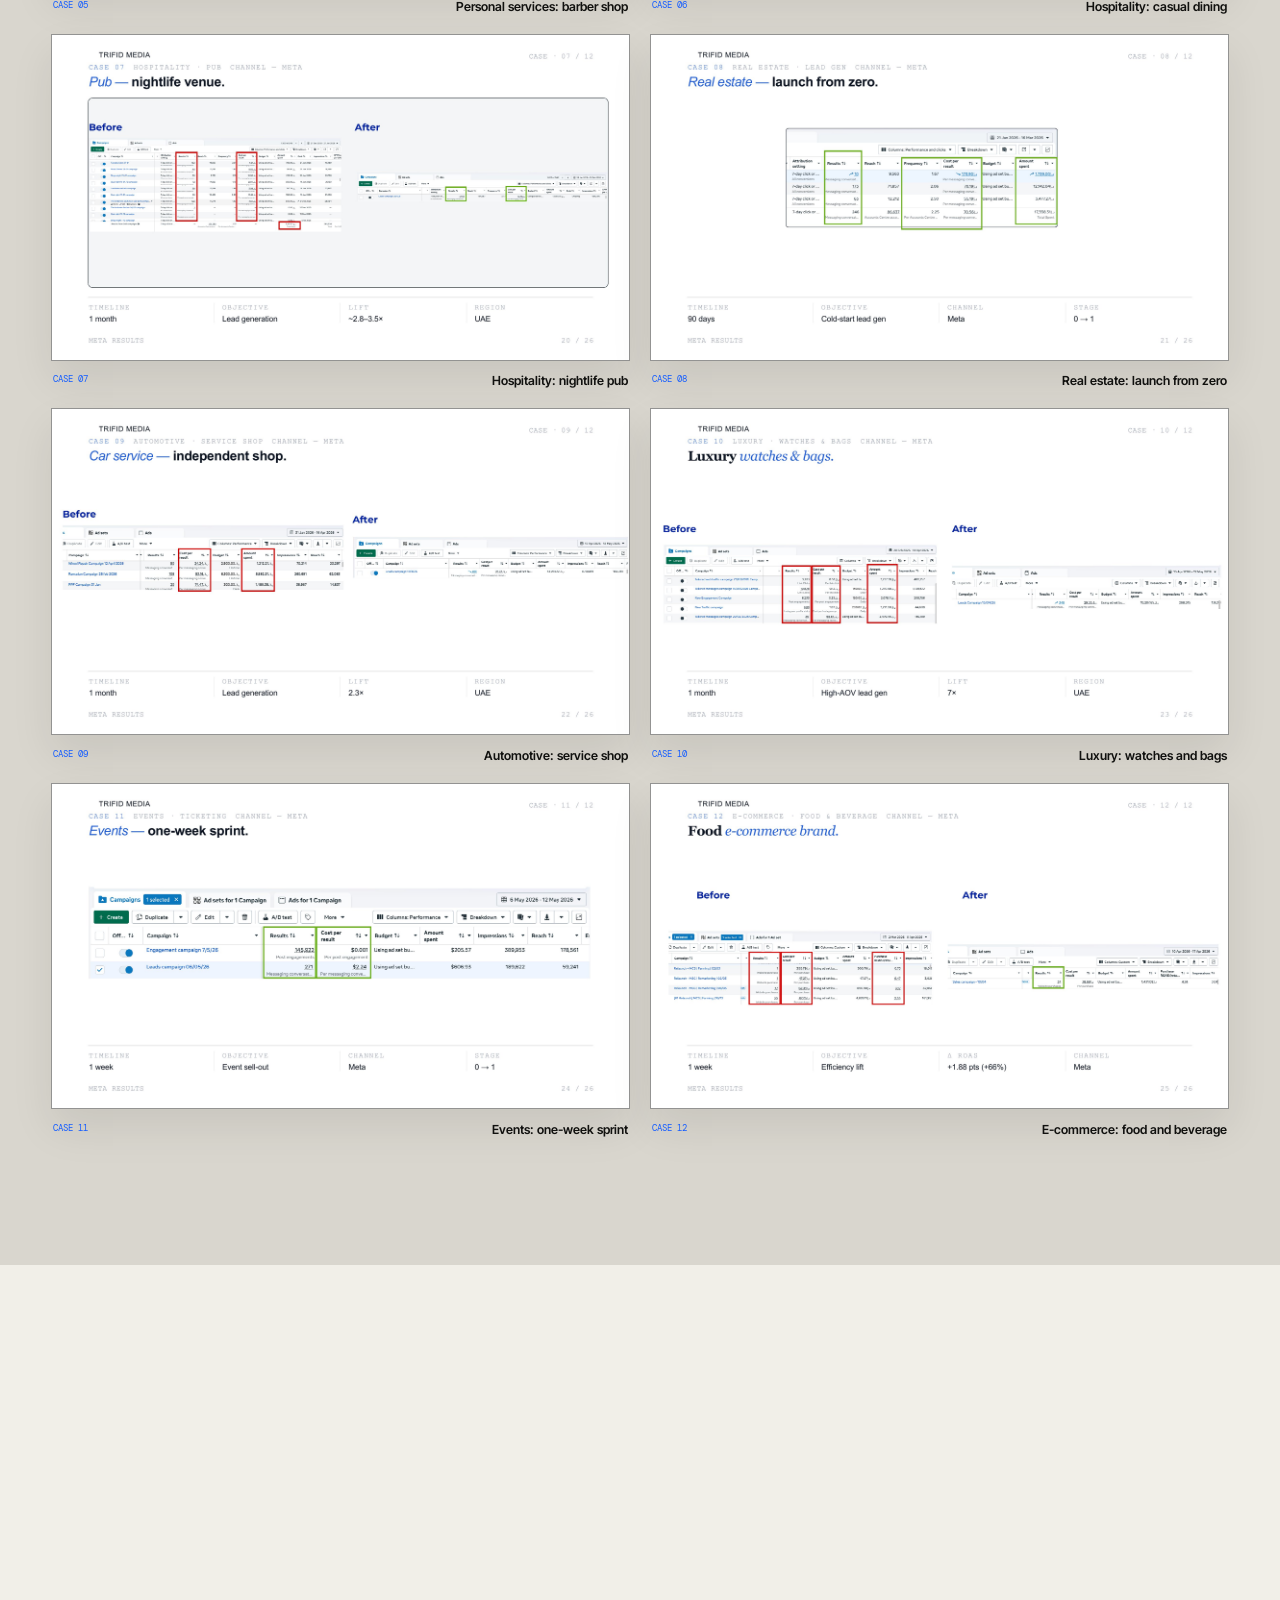
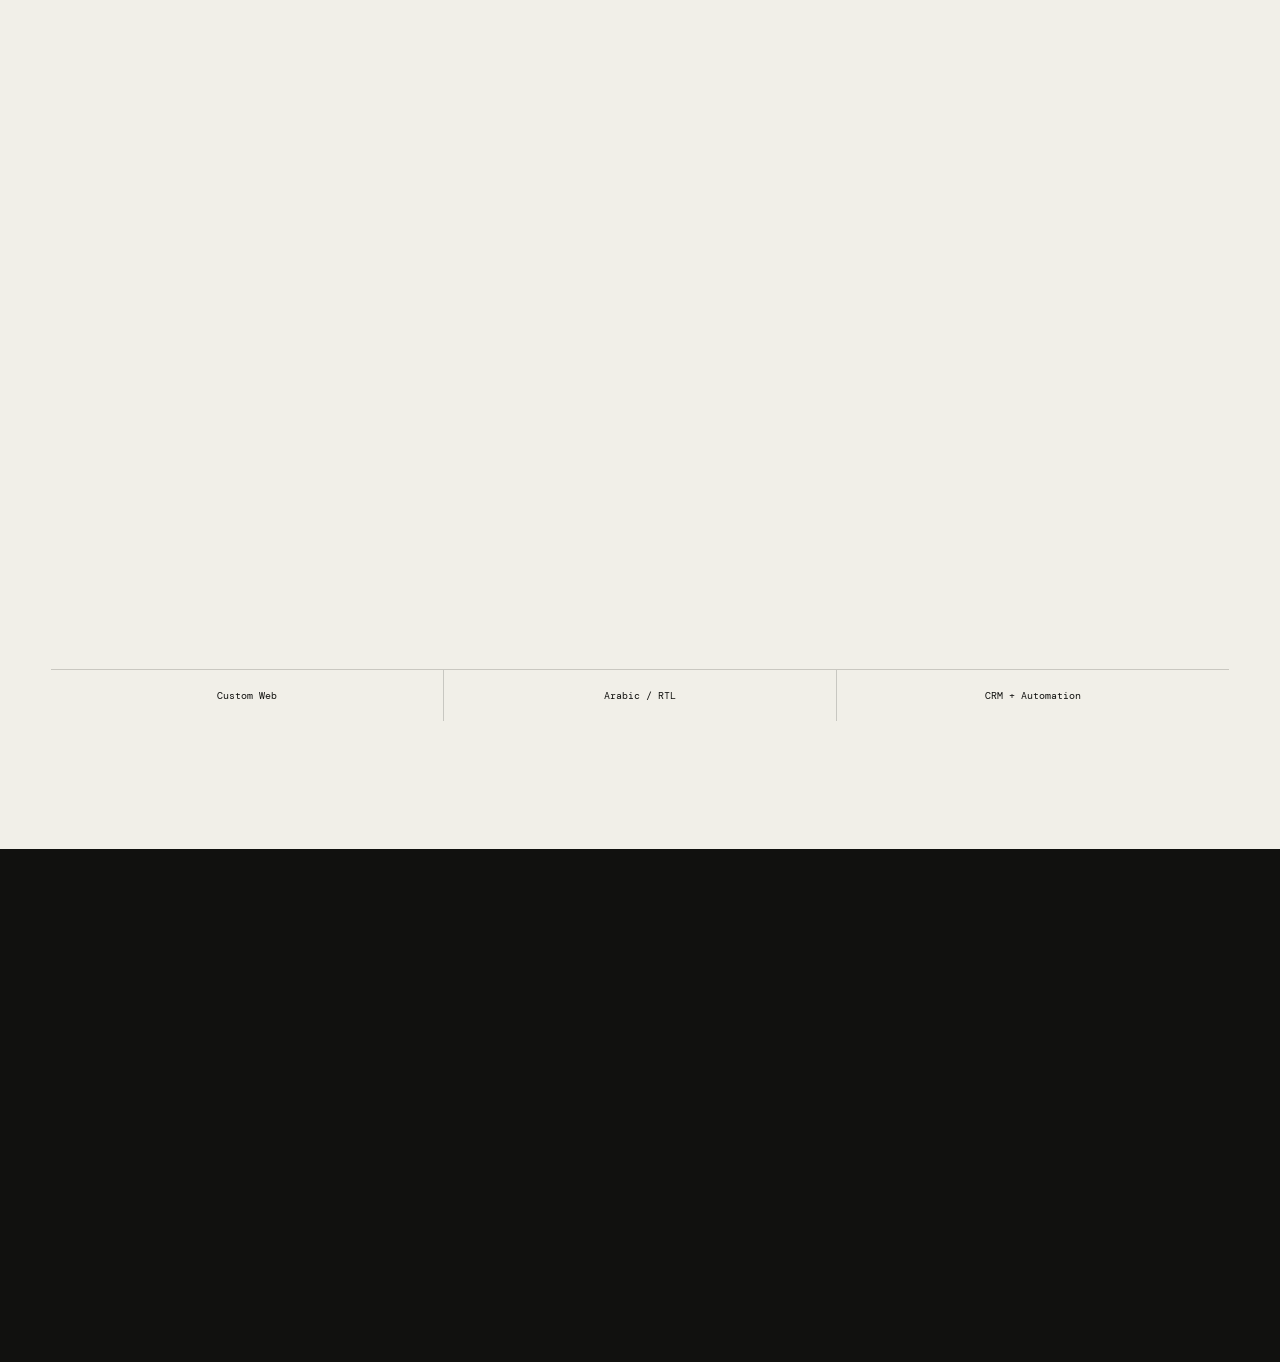
==== commit 44009b16: "Add Restaurant industry to Creatives collection - Add a Restaurant section (three 9:16 reels) to all" ====
--- a/index.html
+++ b/index.html
@@ -38,7 +38,7 @@
         <a href="index.html" class="active">Ads <small>12</small></a>
         <a href="websites.html">Websites <small>13</small></a>
         <a href="ai-ads.html">AI Ads <small>05</small></a>
-        <a href="creatives.html">Creatives <small>01</small></a>
+        <a href="creatives.html">Creatives <small>02</small></a>
       </nav>
 
       <div class="lang-switch-group" role="group" aria-label="Language">
--- a/styles.css
+++ b/styles.css
@@ -3373,11 +3373,6 @@
   background: #0b1020;
 }
 
-.ai-media-grid--reels {
-  max-width: 76rem;
-  grid-template-columns: repeat(4, minmax(0, 1fr));
-}
-
 .creatives-more {
   align-items: center;
 }
@@ -3389,13 +3384,14 @@
   white-space: nowrap;
 }
 
-@media (max-width: 1000px) {
+/* Reels grid: auto-fit so a section of 3 or 4 videos both center cleanly.
+   Scoped to tablet/desktop; mobile keeps the shared horizontal scroller. */
+@media (min-width: 701px) {
   .ai-media-grid--reels {
-    grid-template-columns: repeat(2, minmax(0, 1fr));
-  }
-  .ai-media-grid--reels .ai-media-card:nth-child(3),
-  .ai-media-grid--reels .ai-media-card:nth-child(4) {
-    margin-top: 0;
+    max-width: 76rem;
+    grid-template-columns: repeat(auto-fit, minmax(12.5rem, 16.5rem));
+    justify-content: center;
+    align-items: start;
   }
 }
 
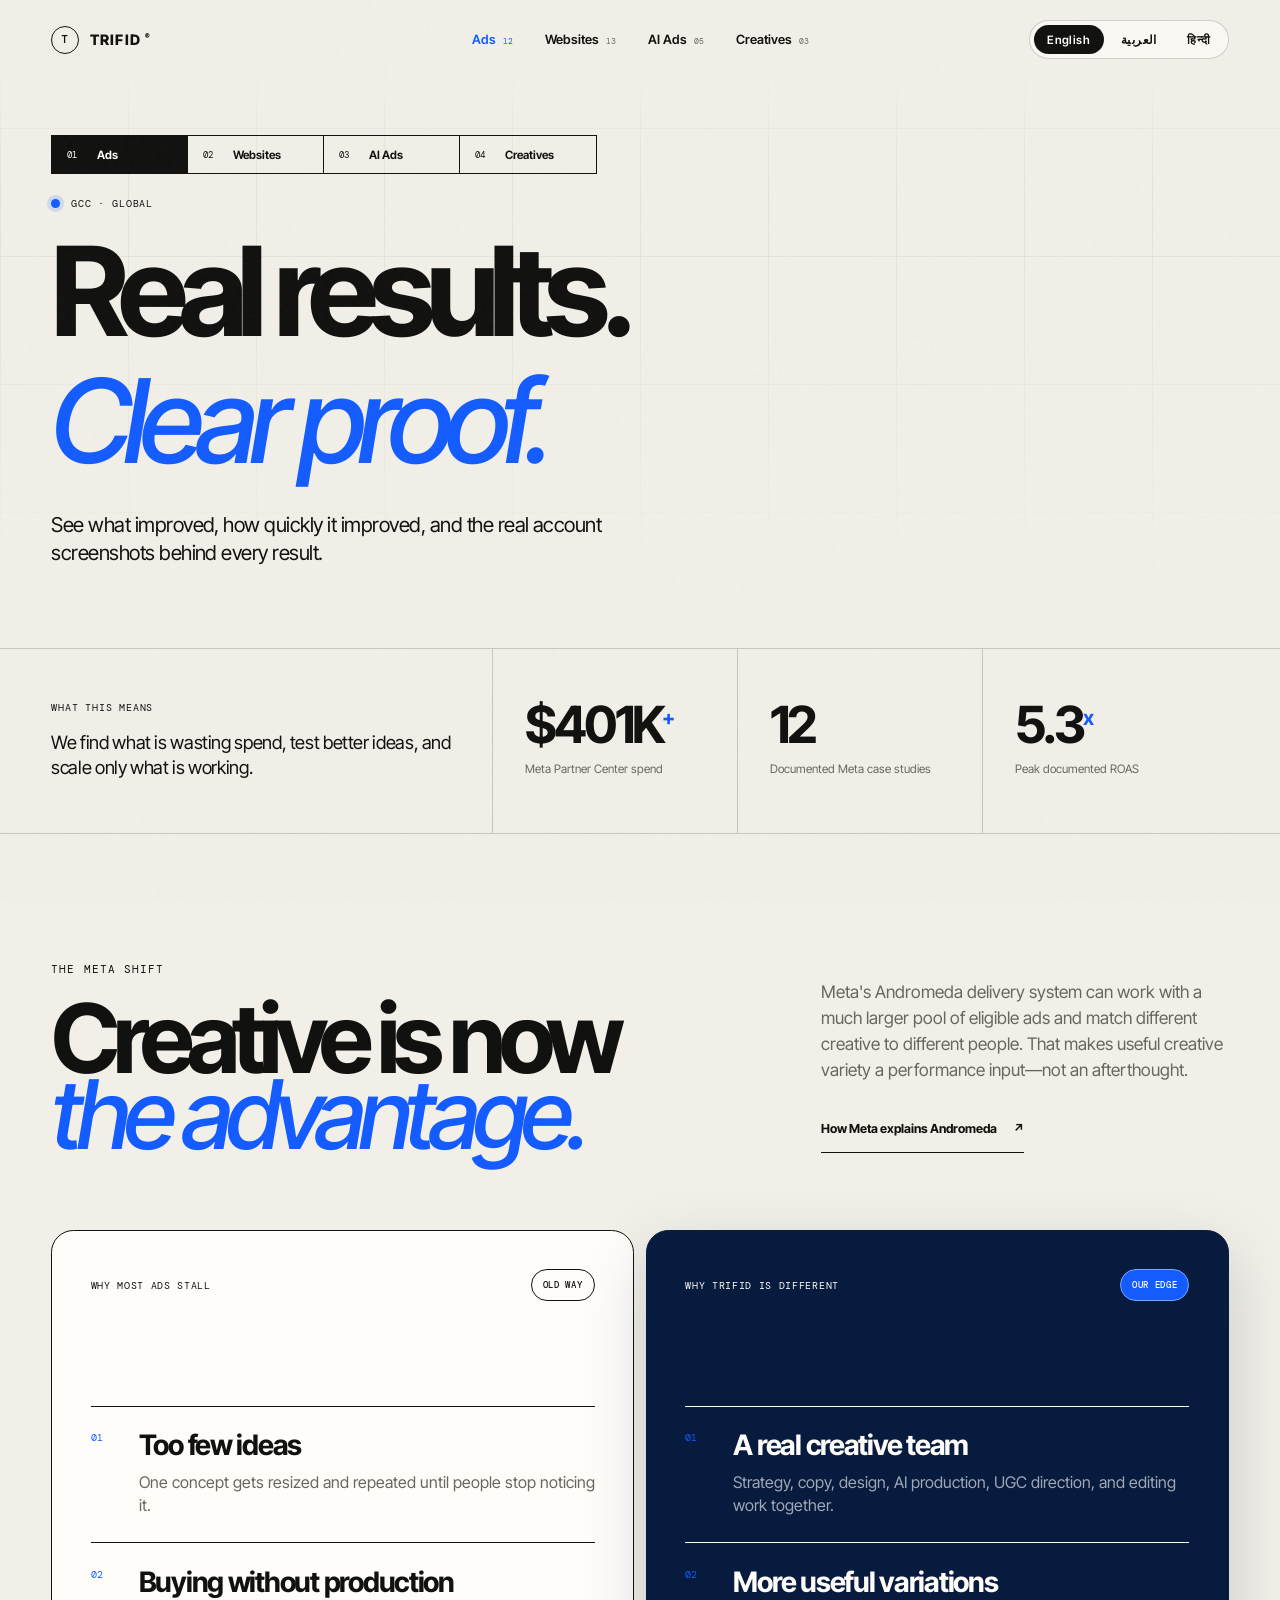
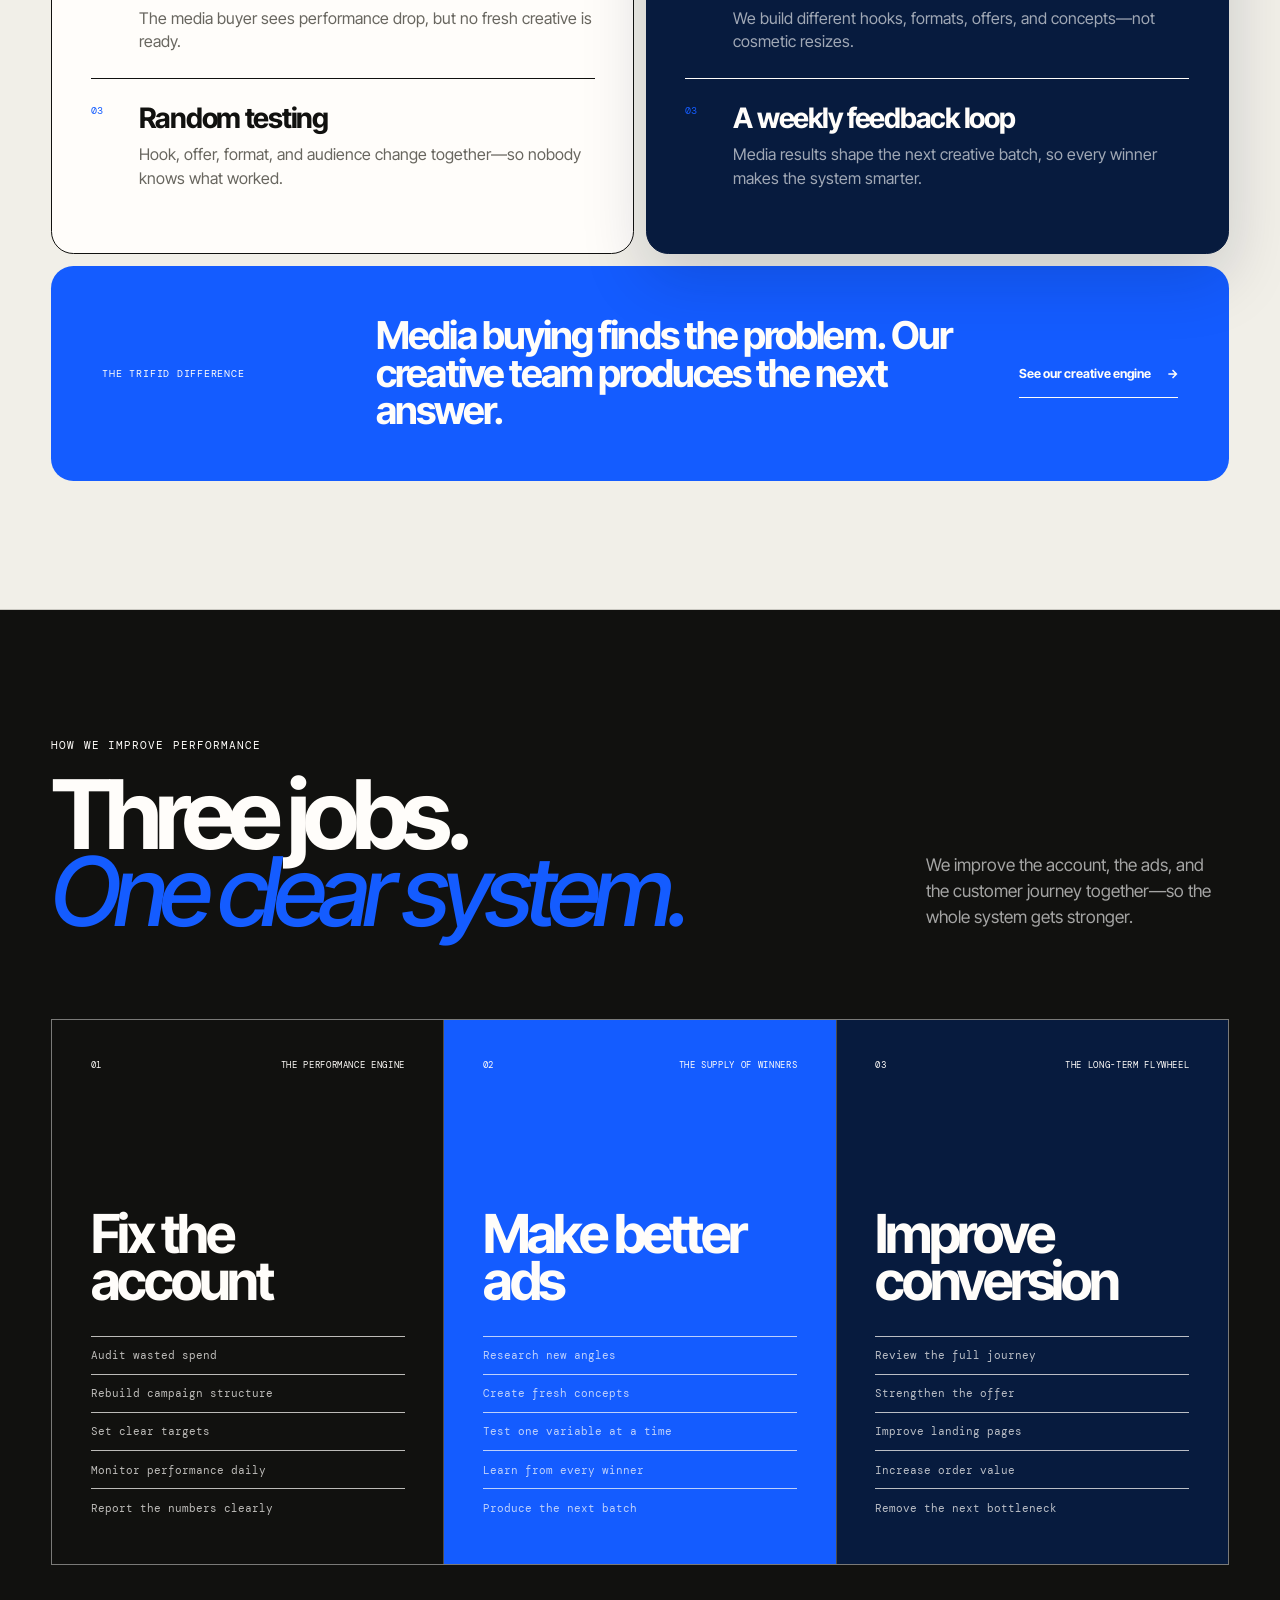
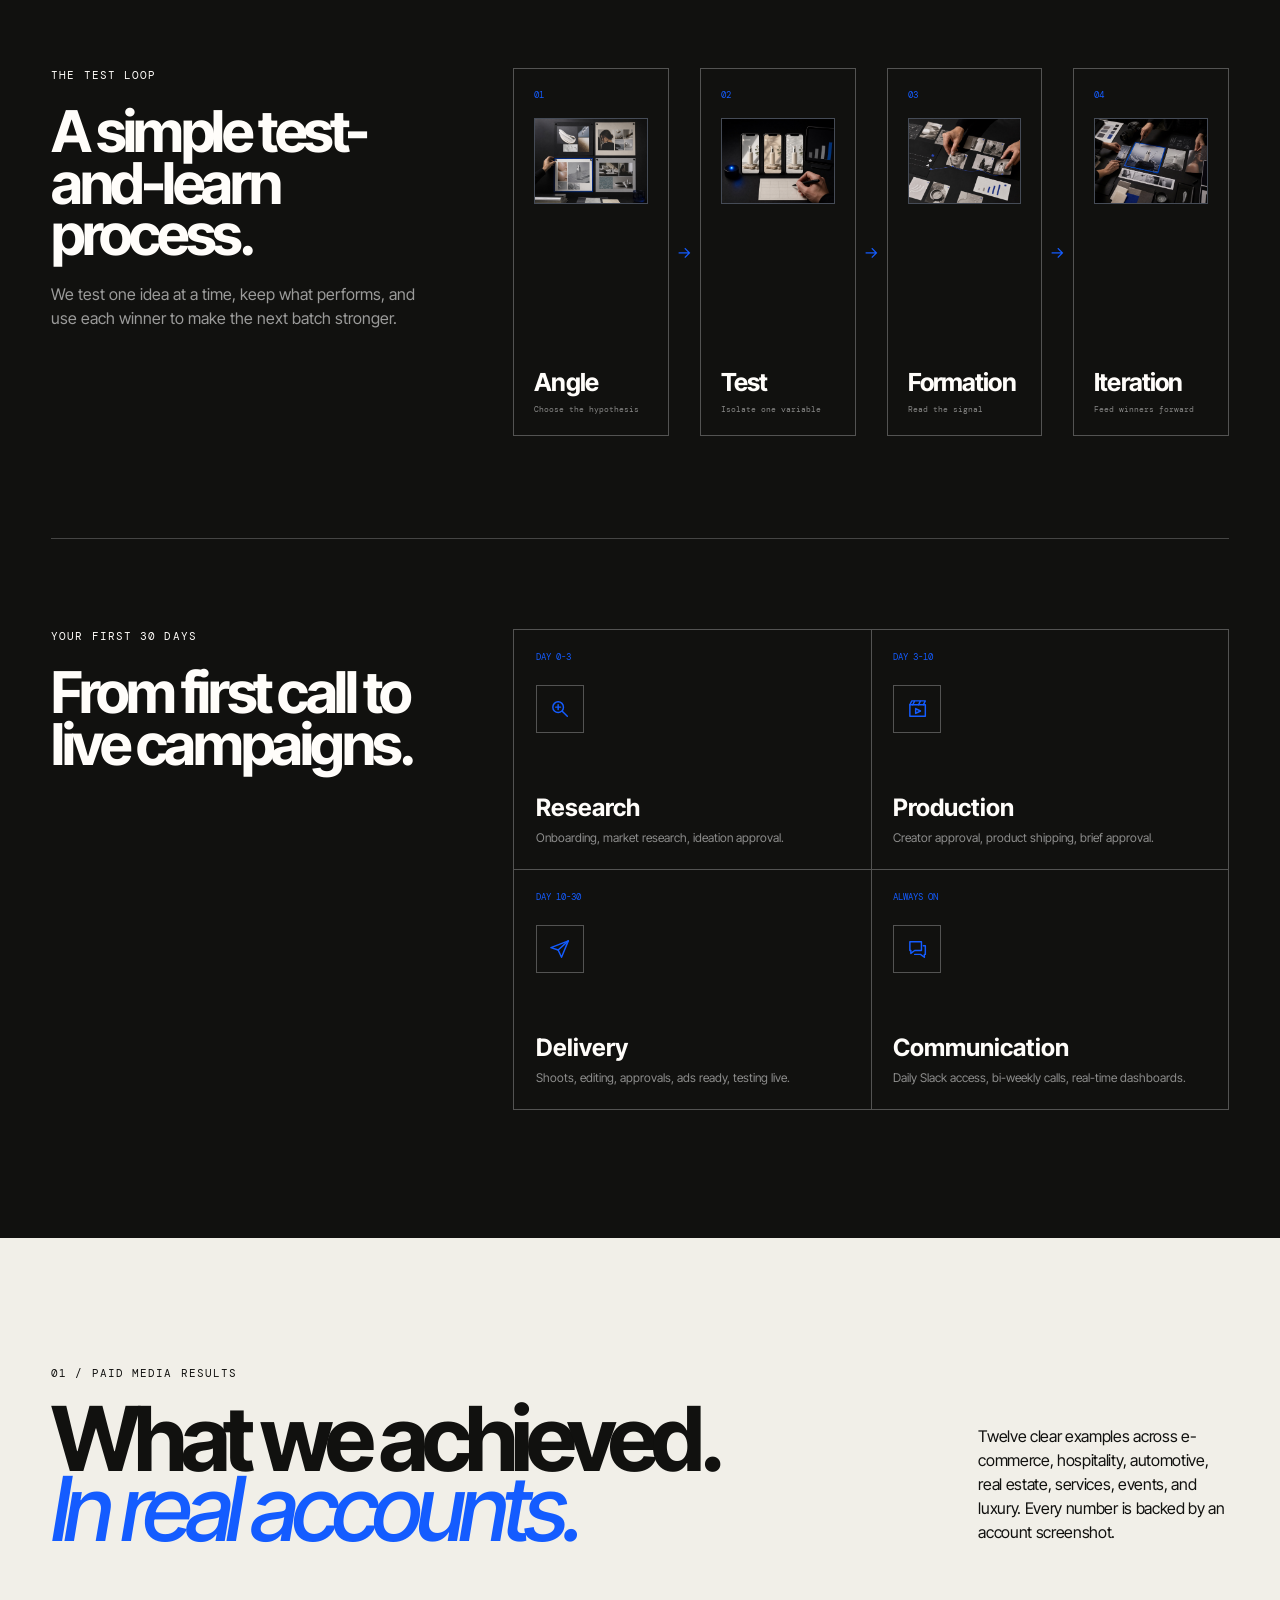
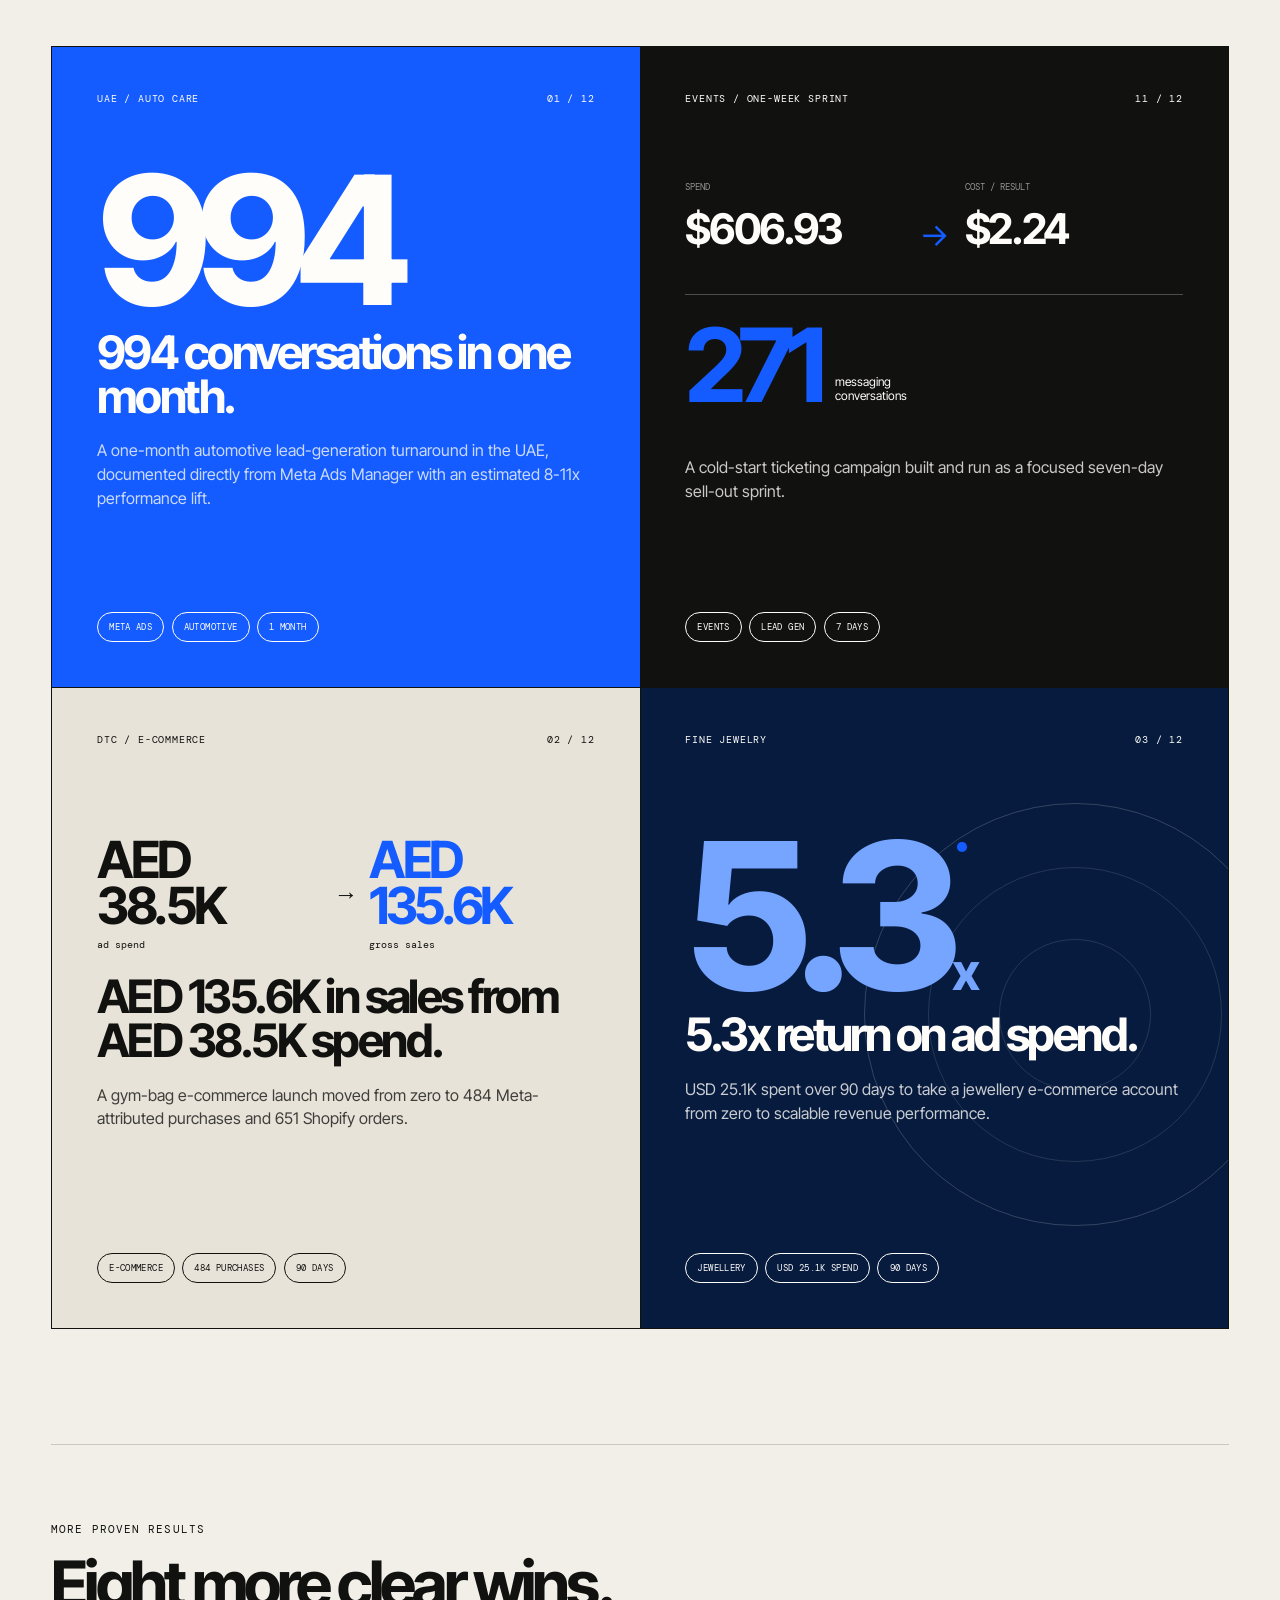
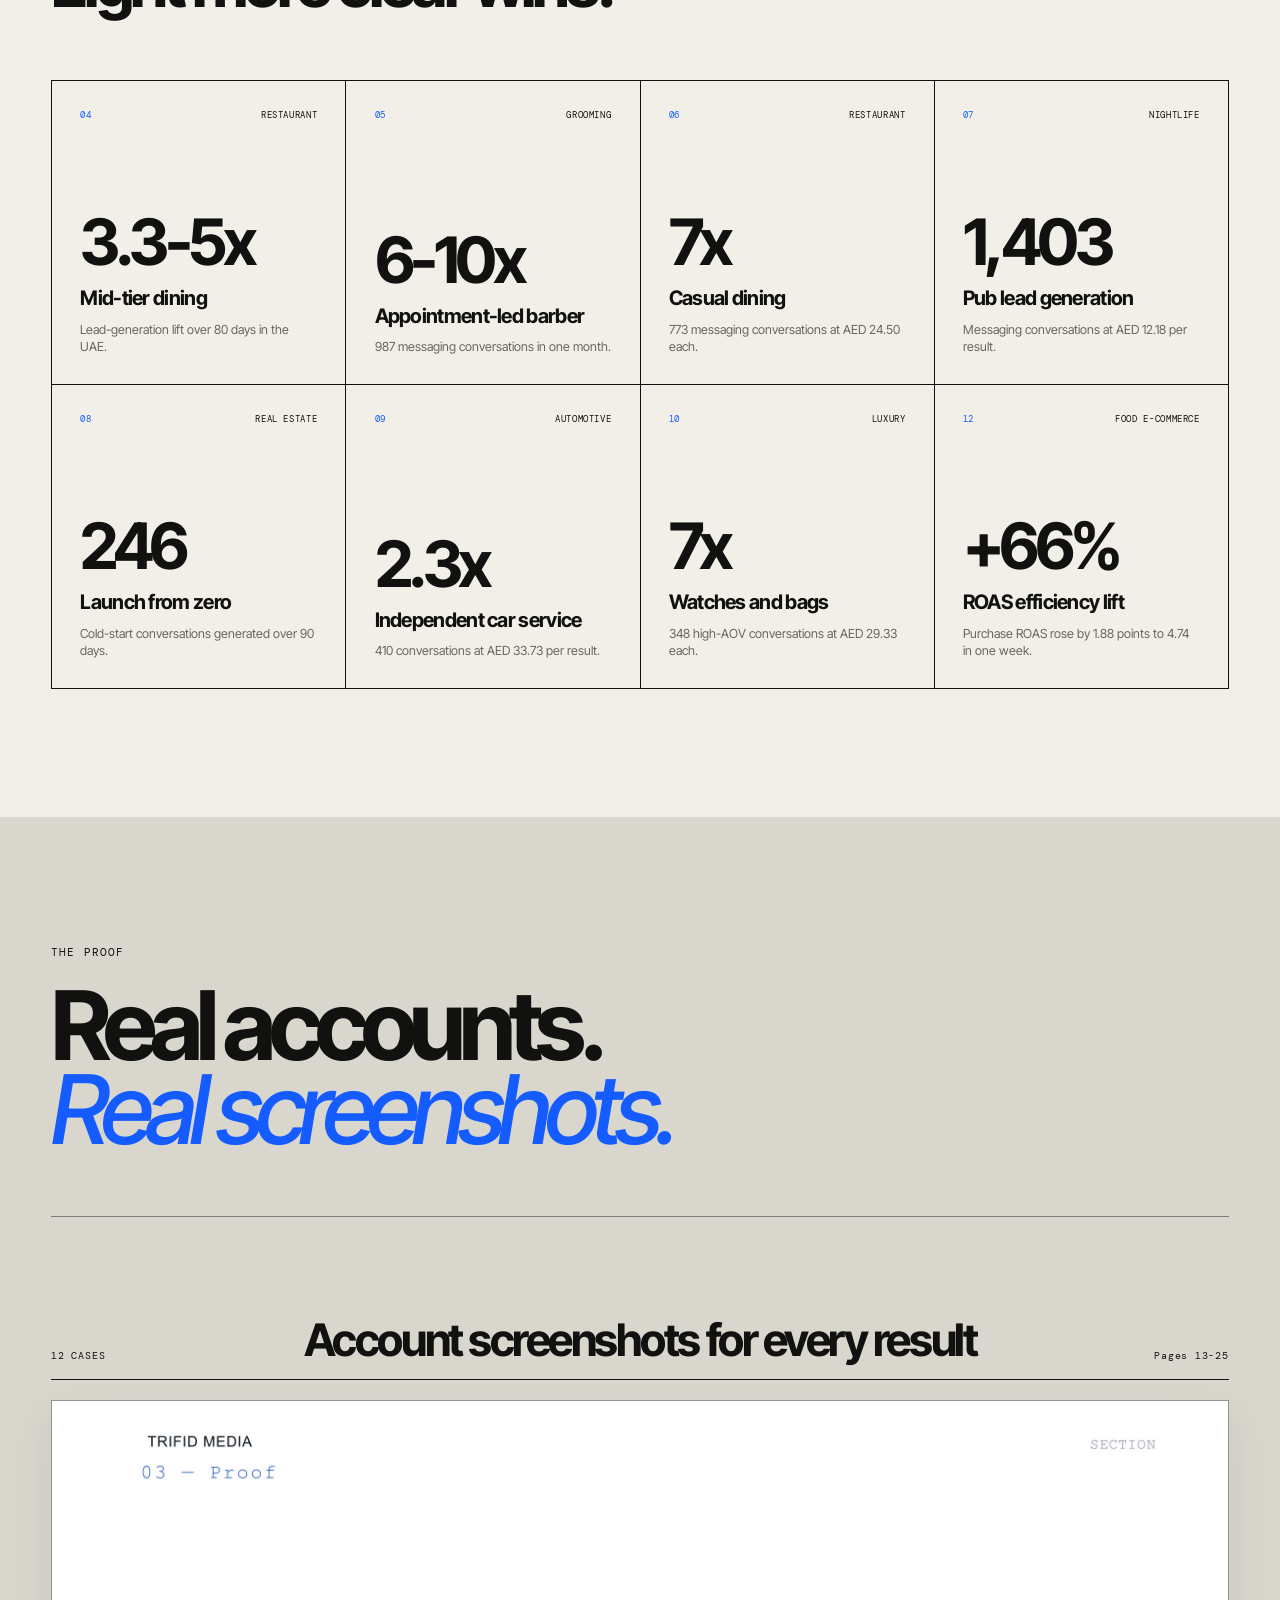
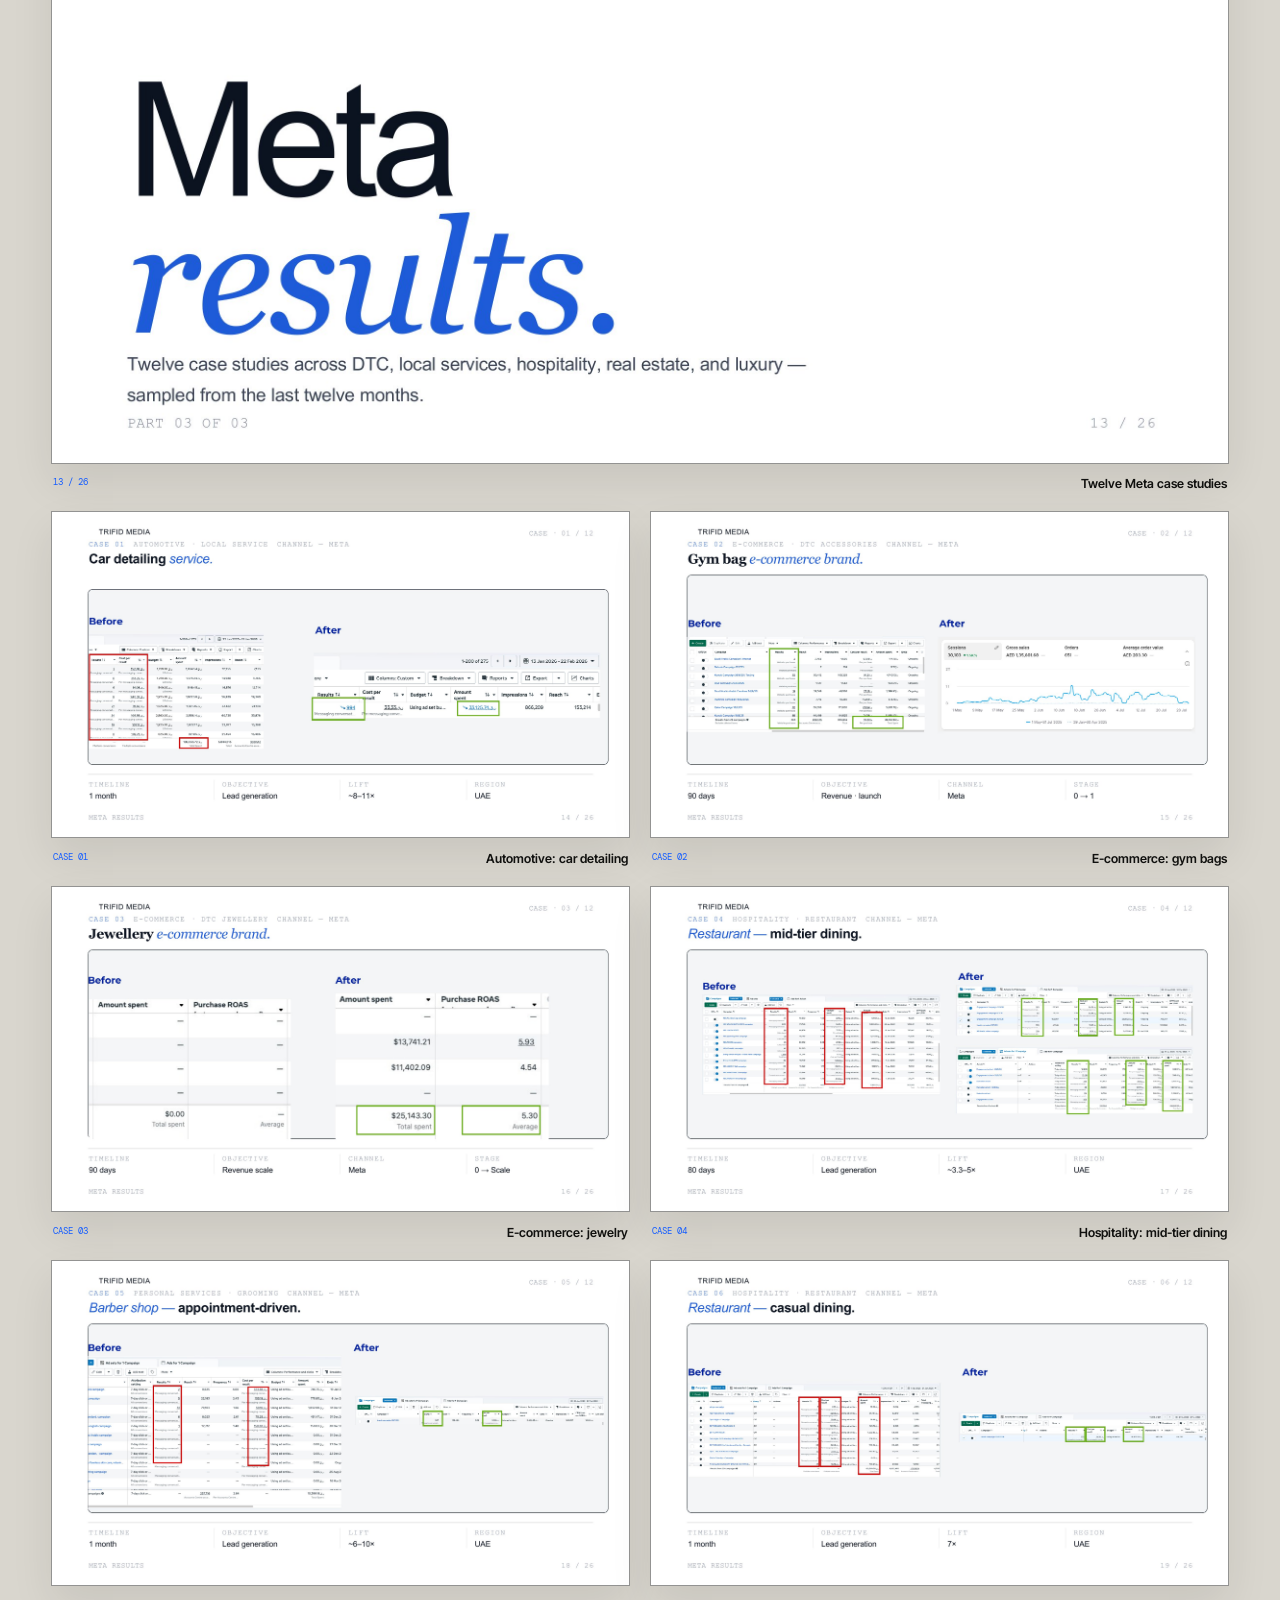
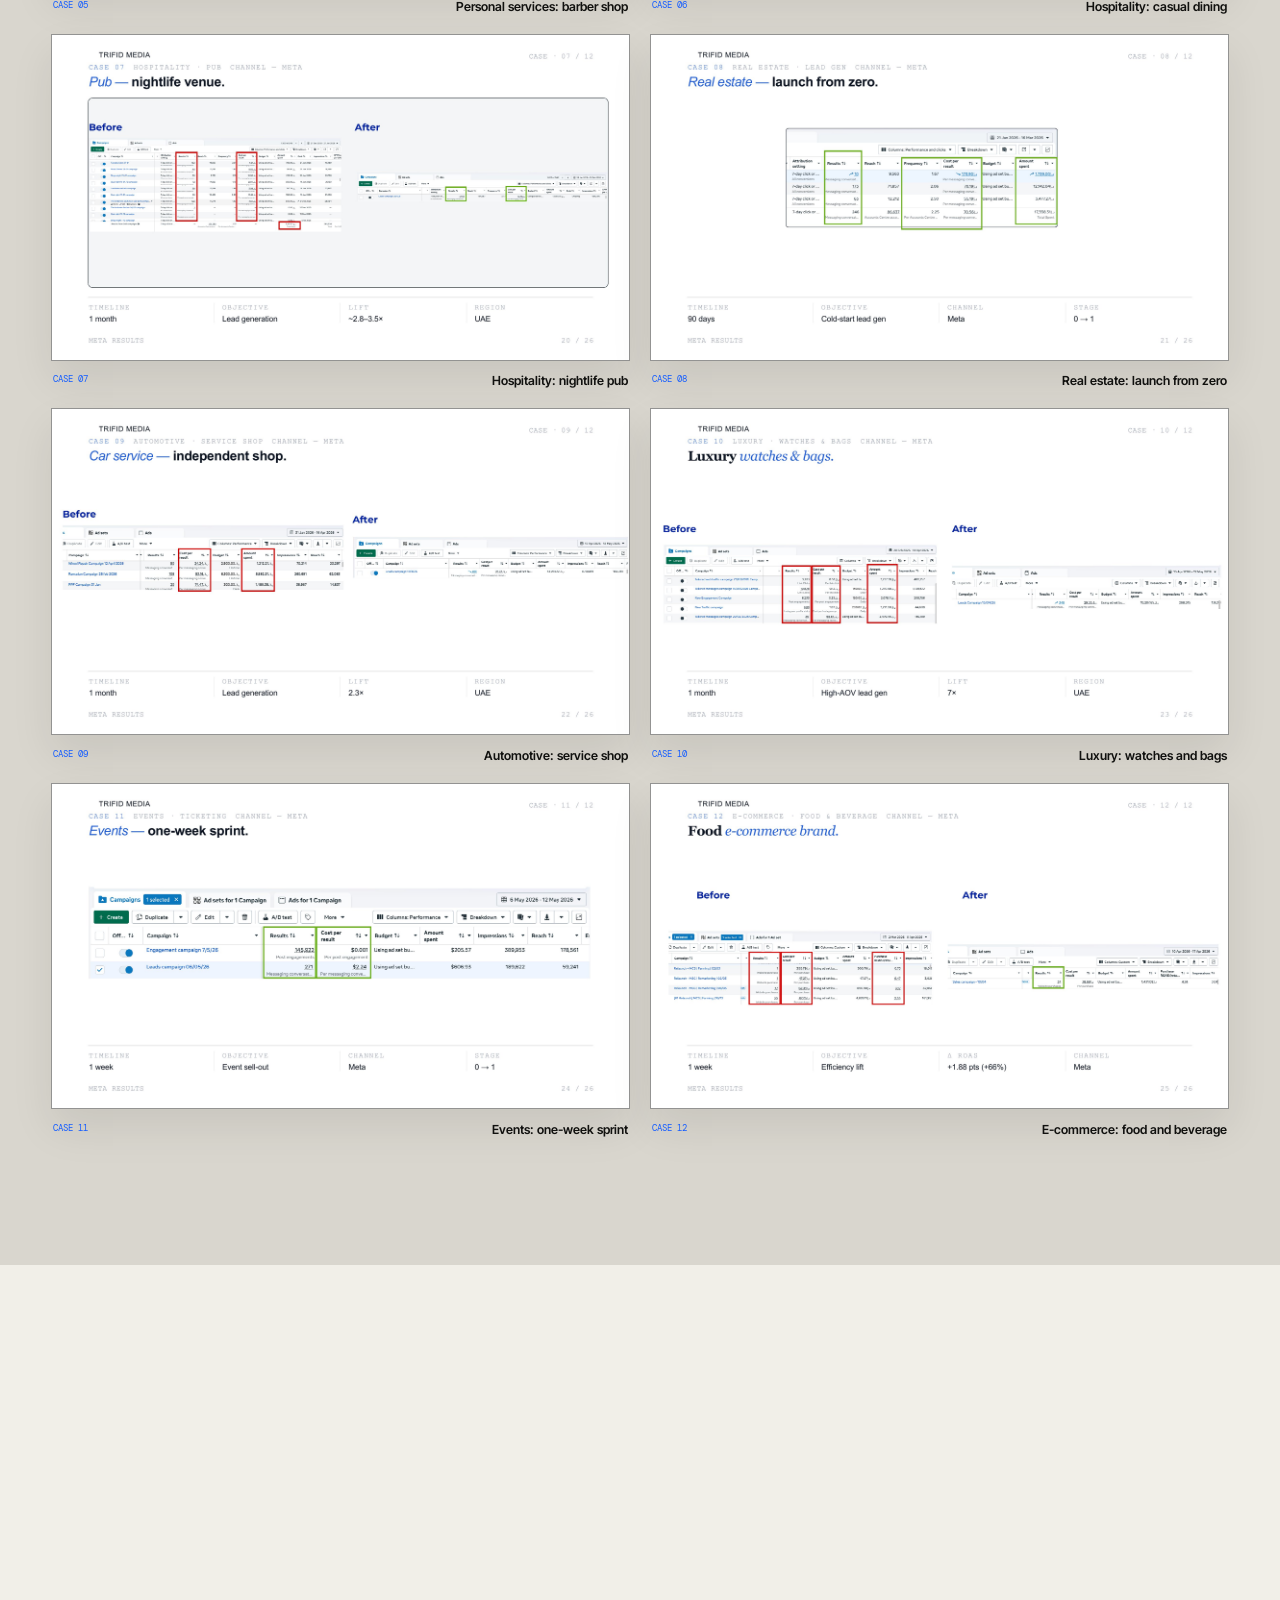
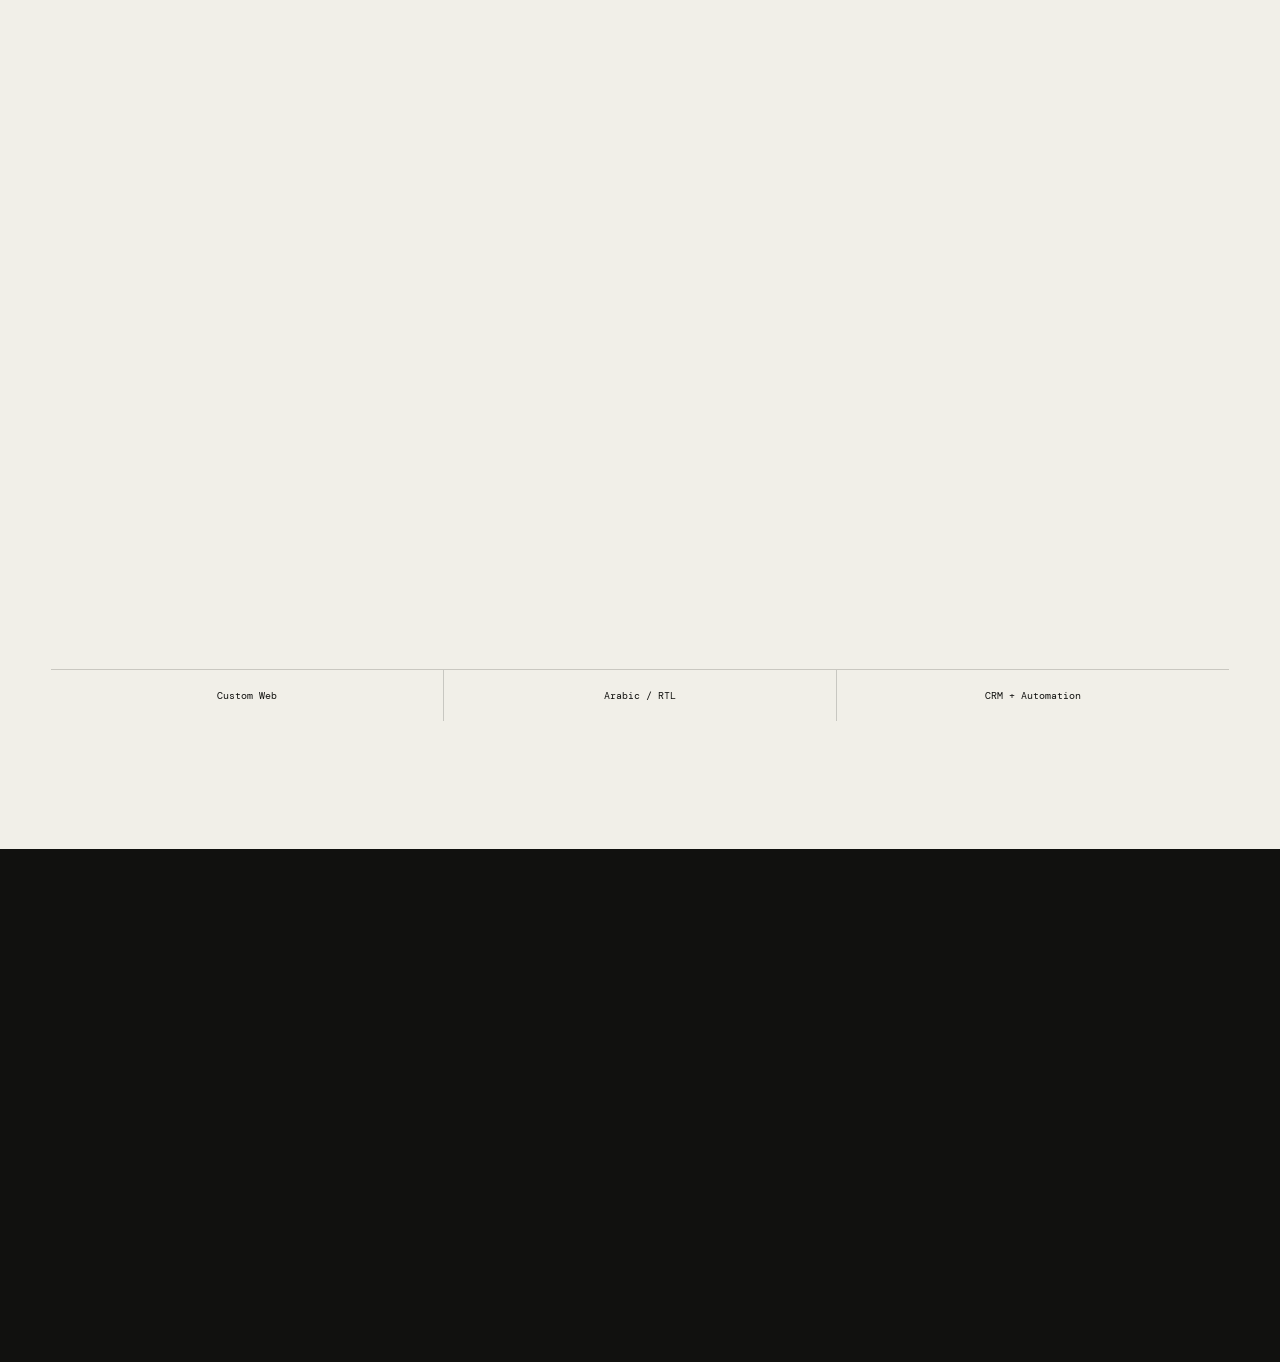
==== commit 7befb16d: "Add Trading & Contracting industry to Creatives collection - Add a Trading & Contracting section (fo" ====
--- a/index.html
+++ b/index.html
@@ -38,7 +38,7 @@
         <a href="index.html" class="active">Ads <small>12</small></a>
         <a href="websites.html">Websites <small>13</small></a>
         <a href="ai-ads.html">AI Ads <small>05</small></a>
-        <a href="creatives.html">Creatives <small>02</small></a>
+        <a href="creatives.html">Creatives <small>03</small></a>
       </nav>
 
       <div class="lang-switch-group" role="group" aria-label="Language">
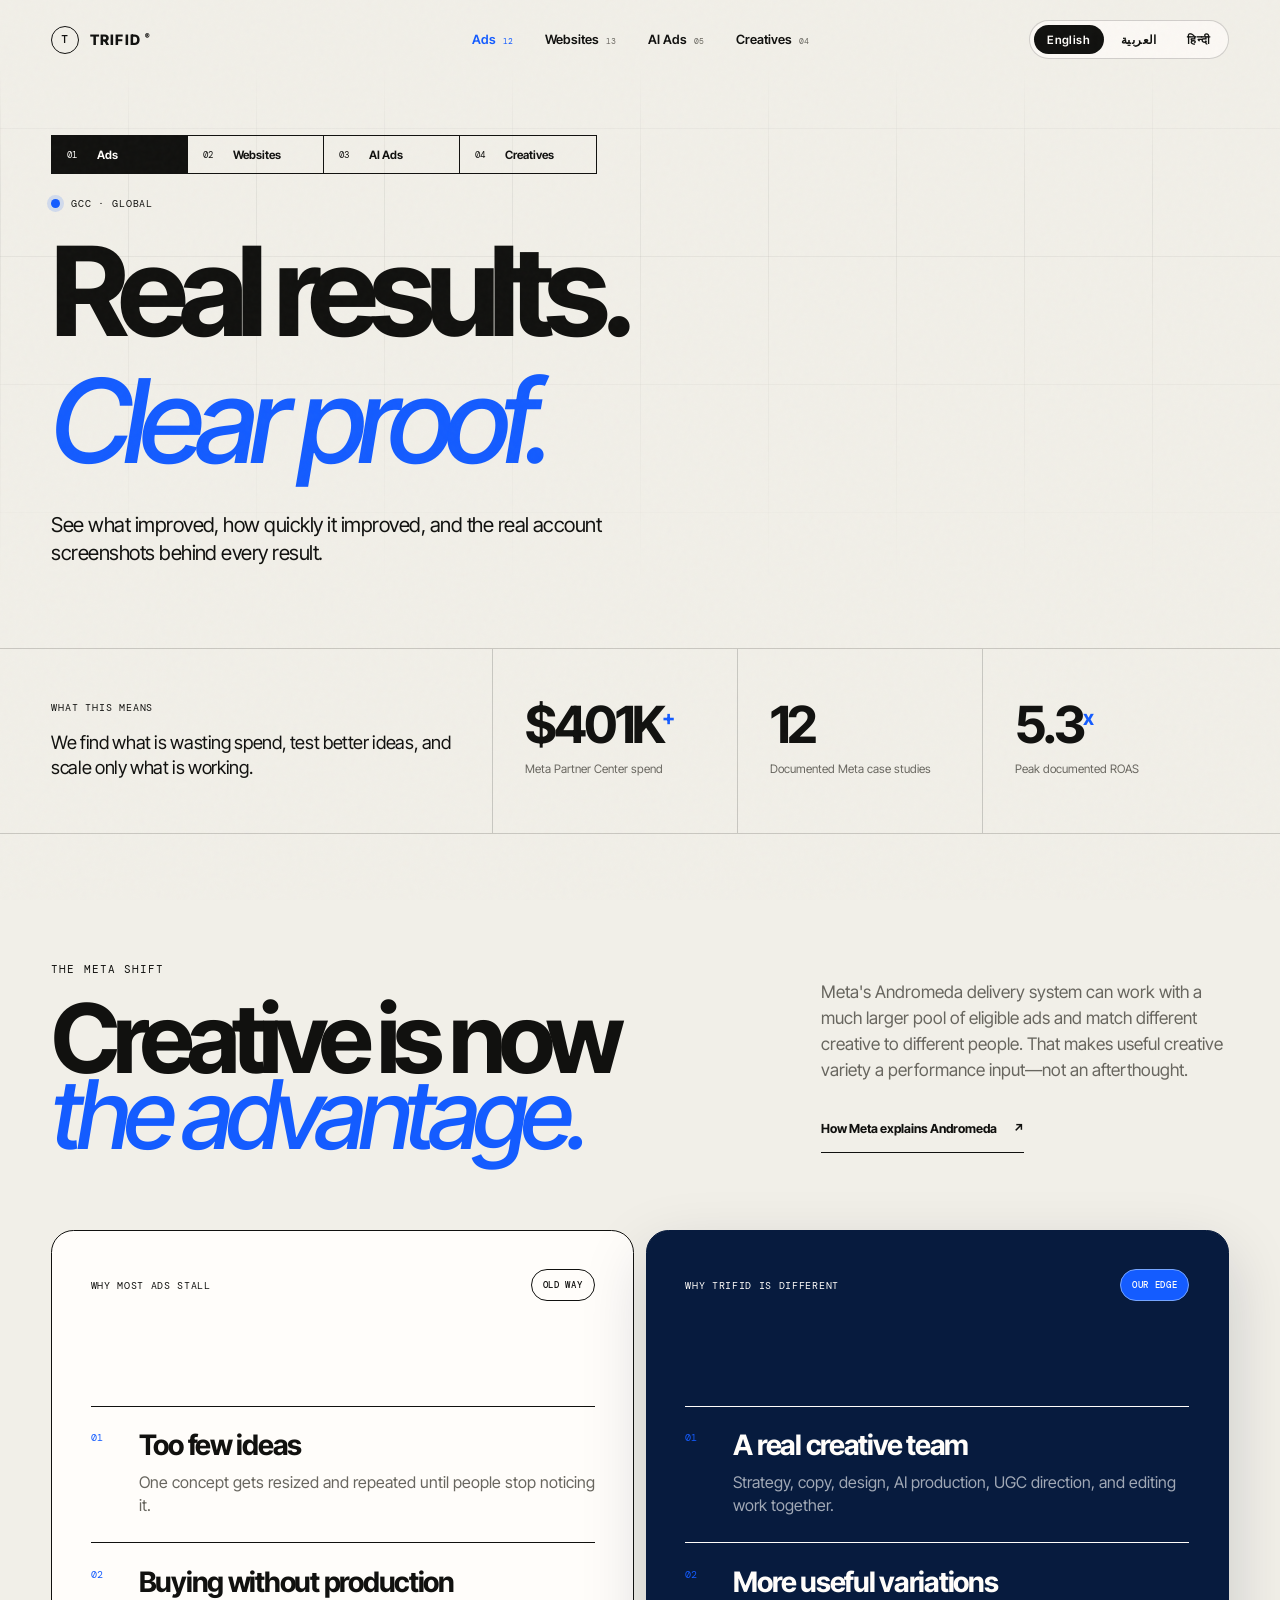
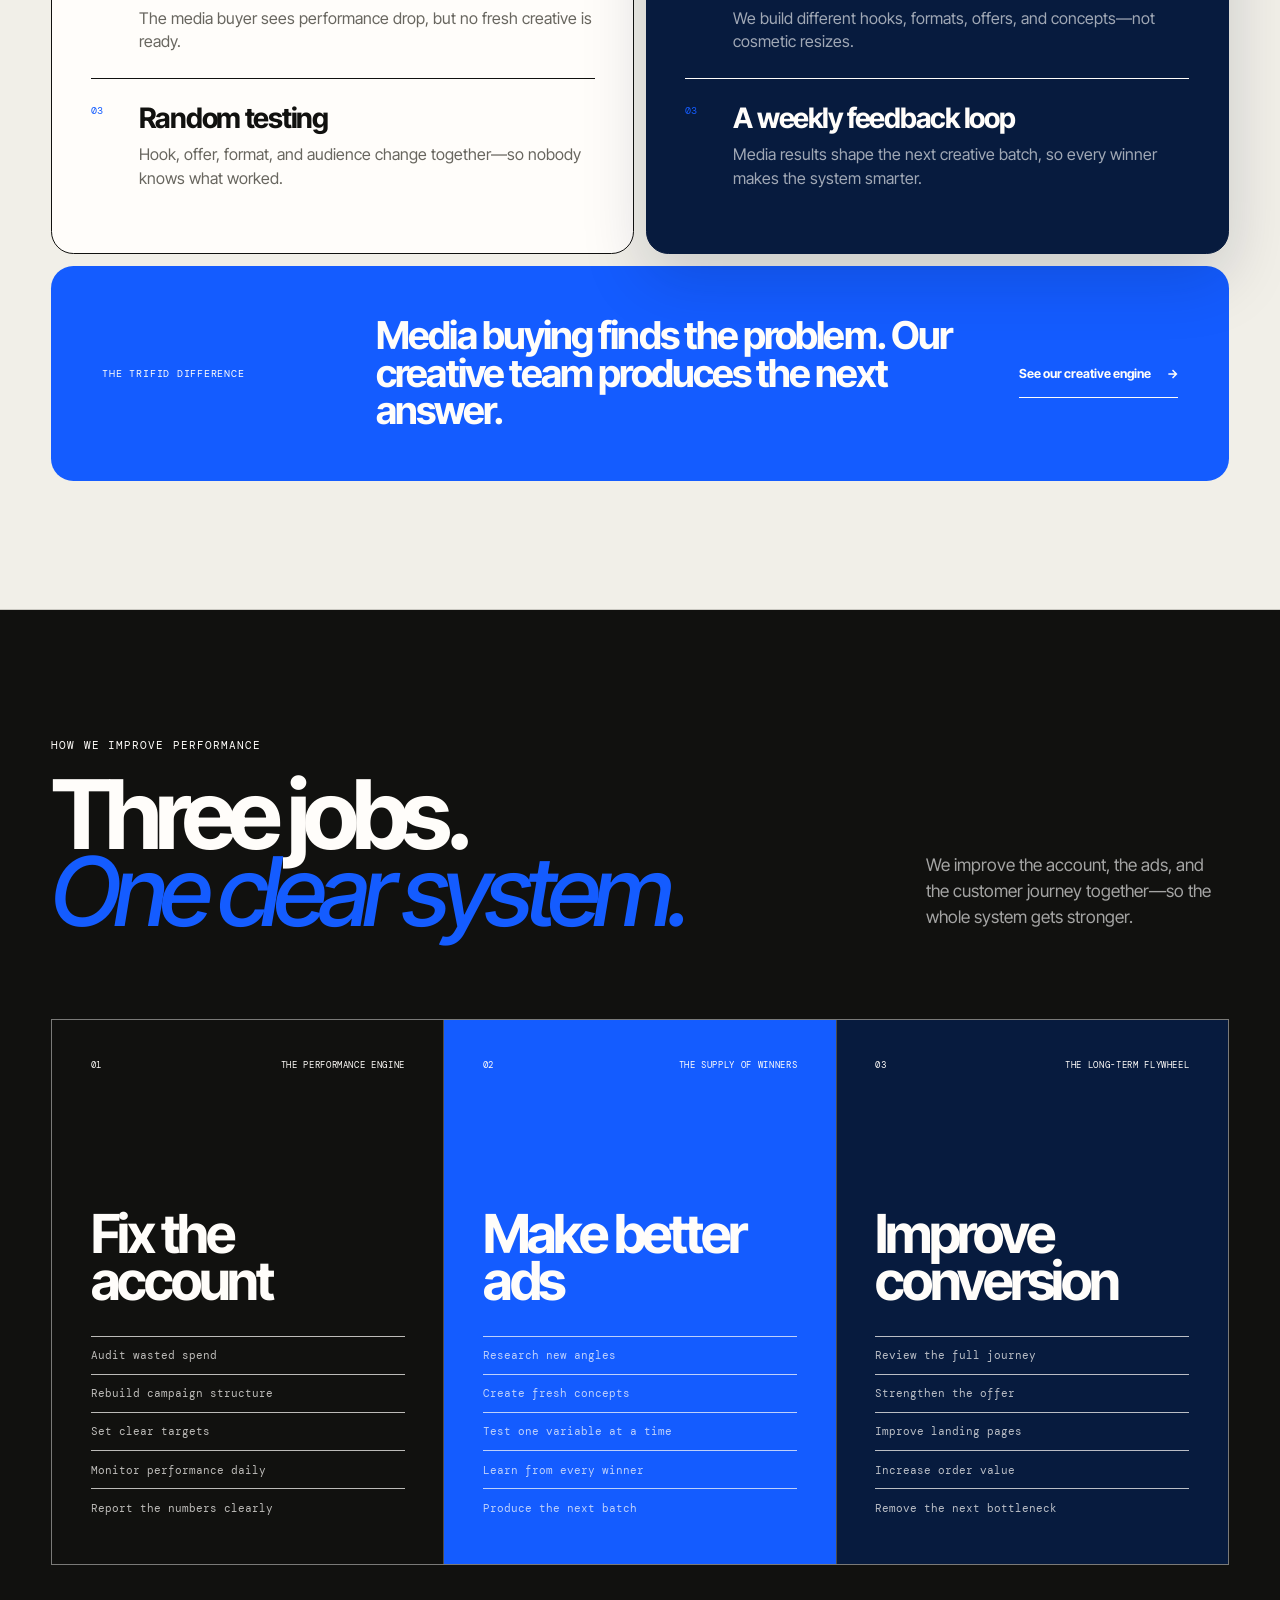
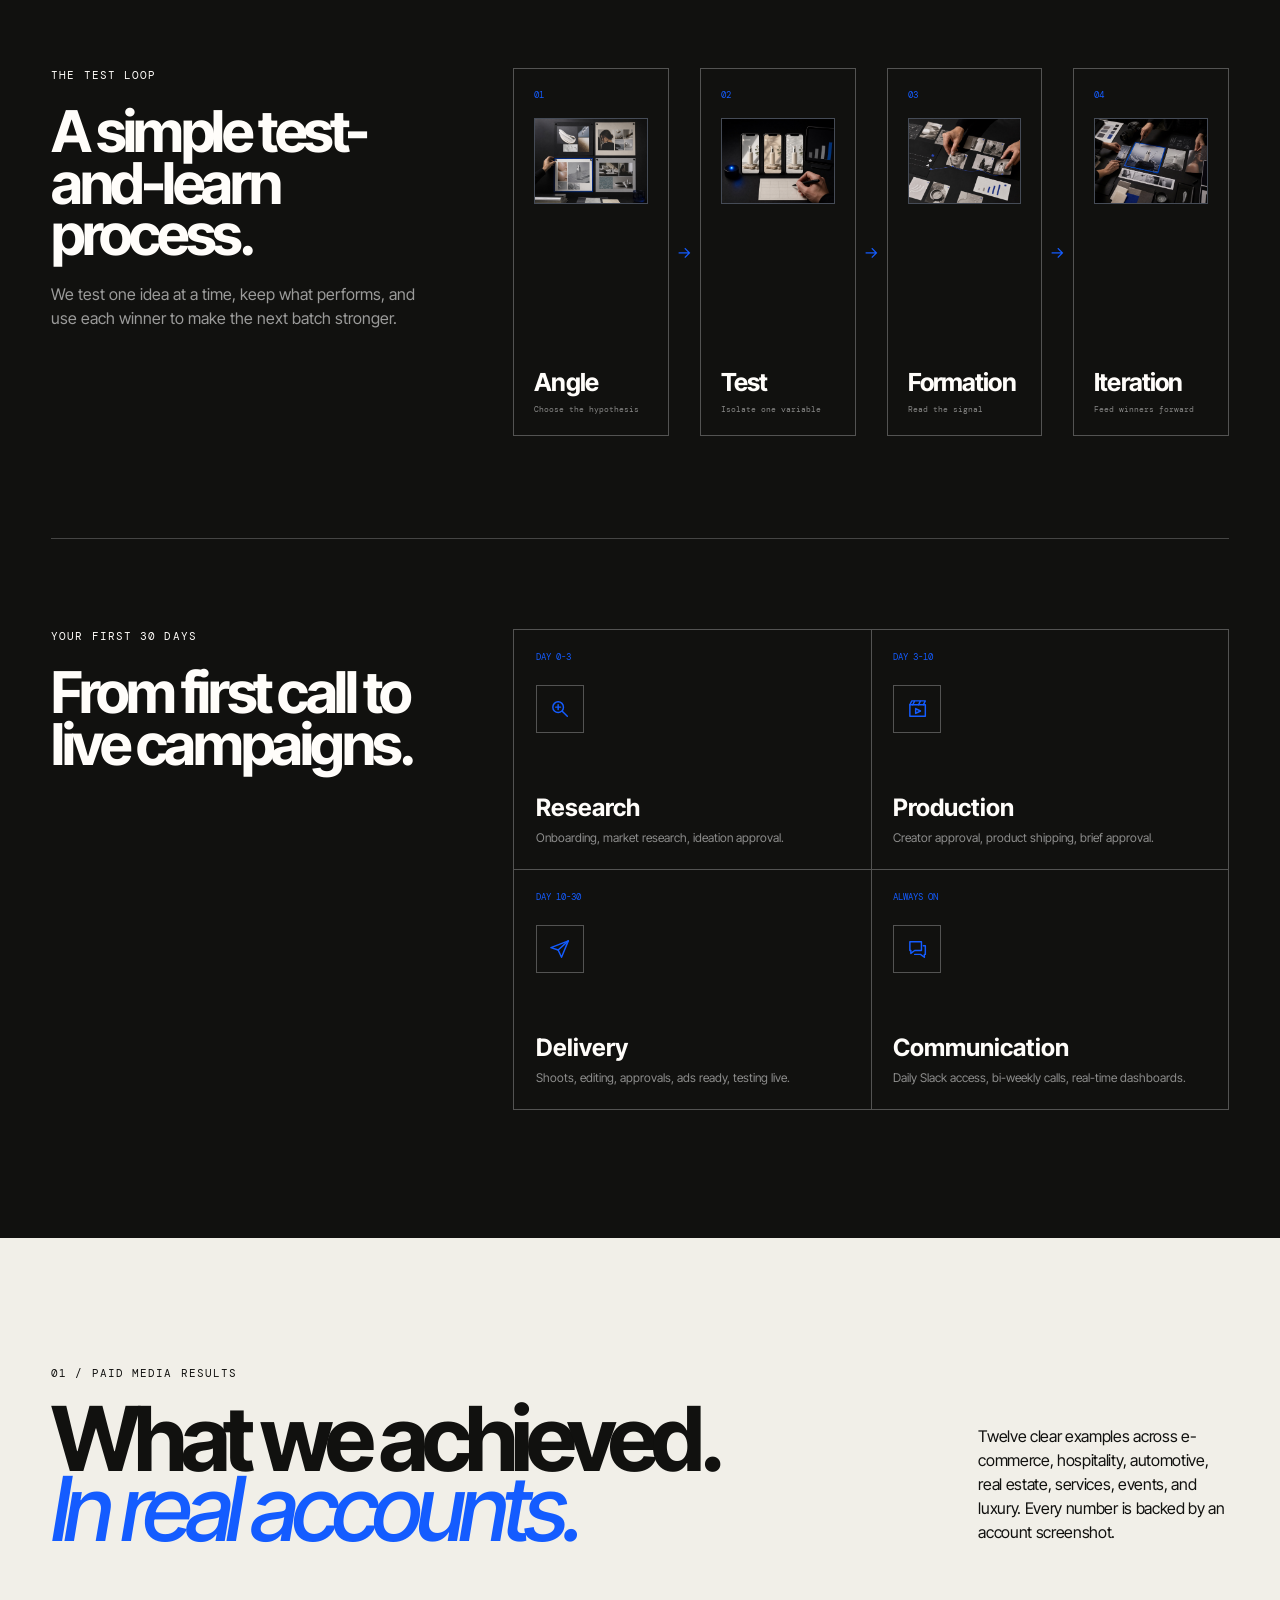
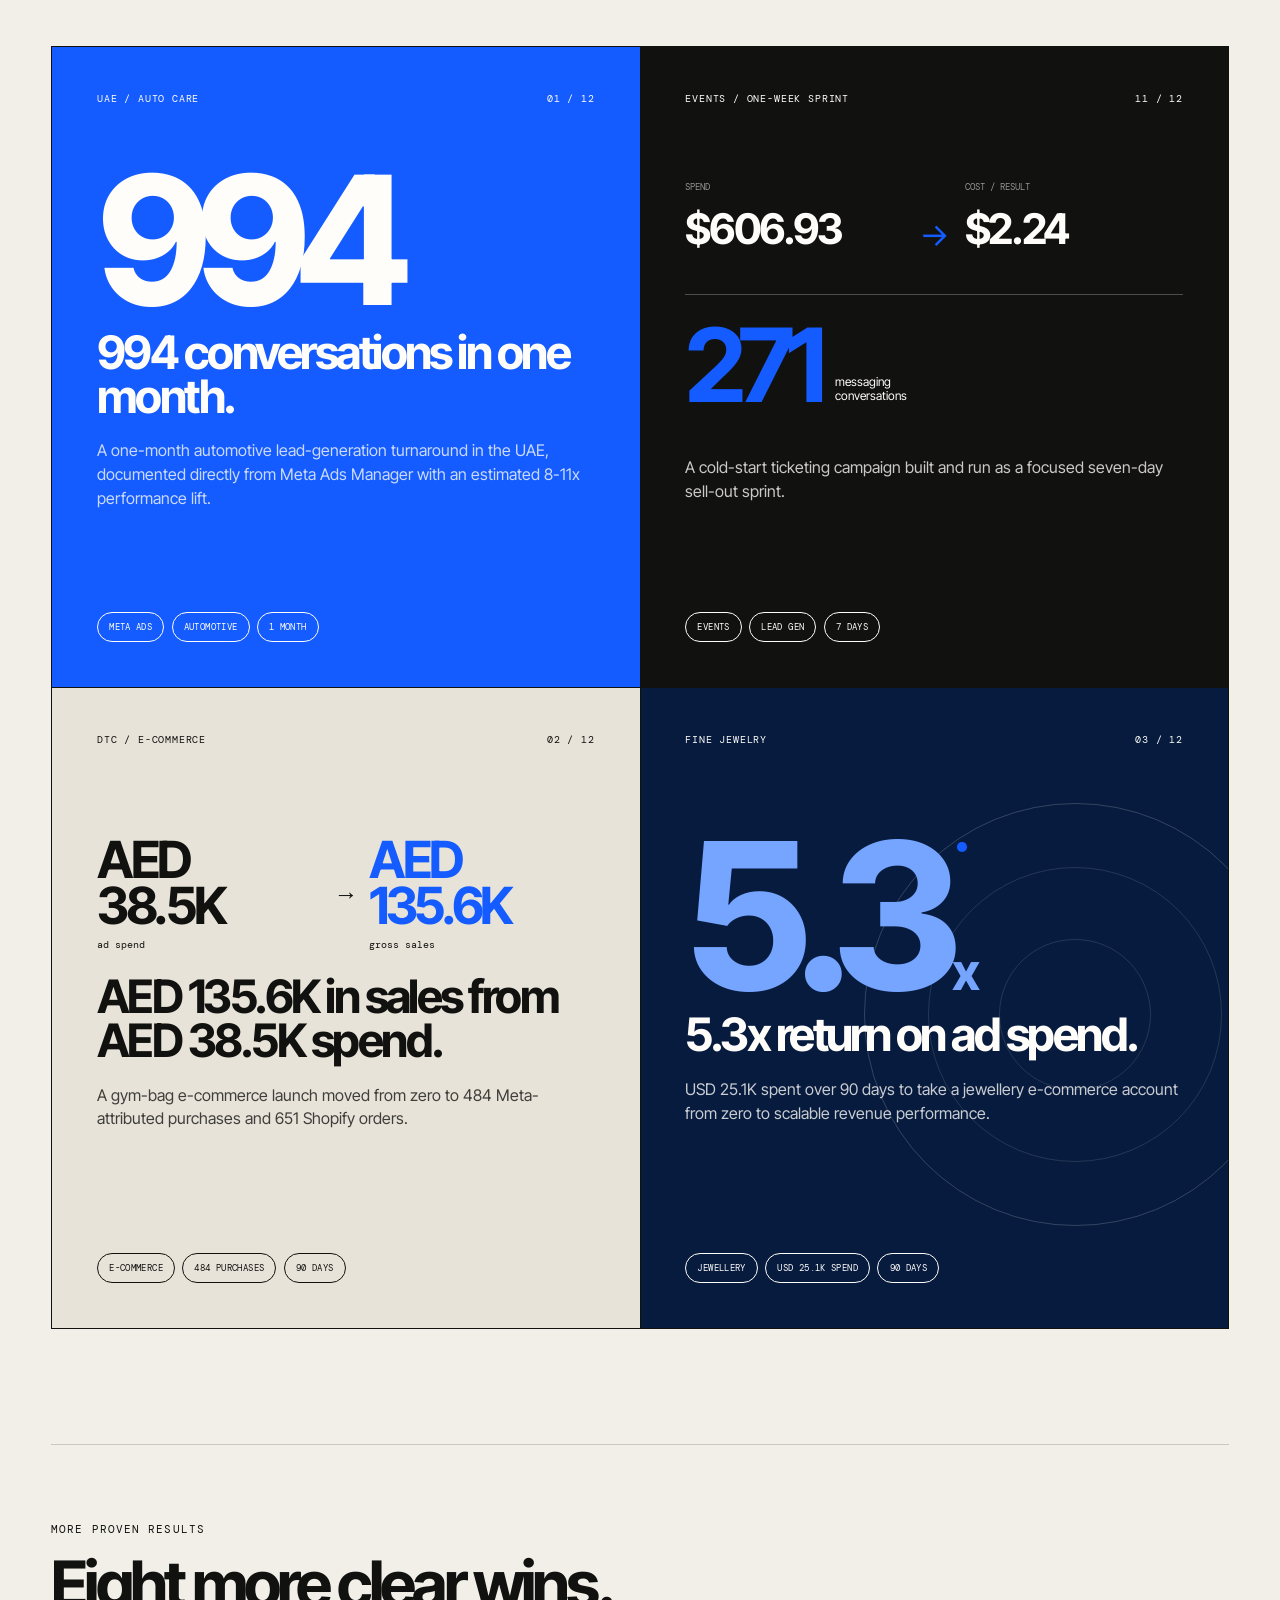
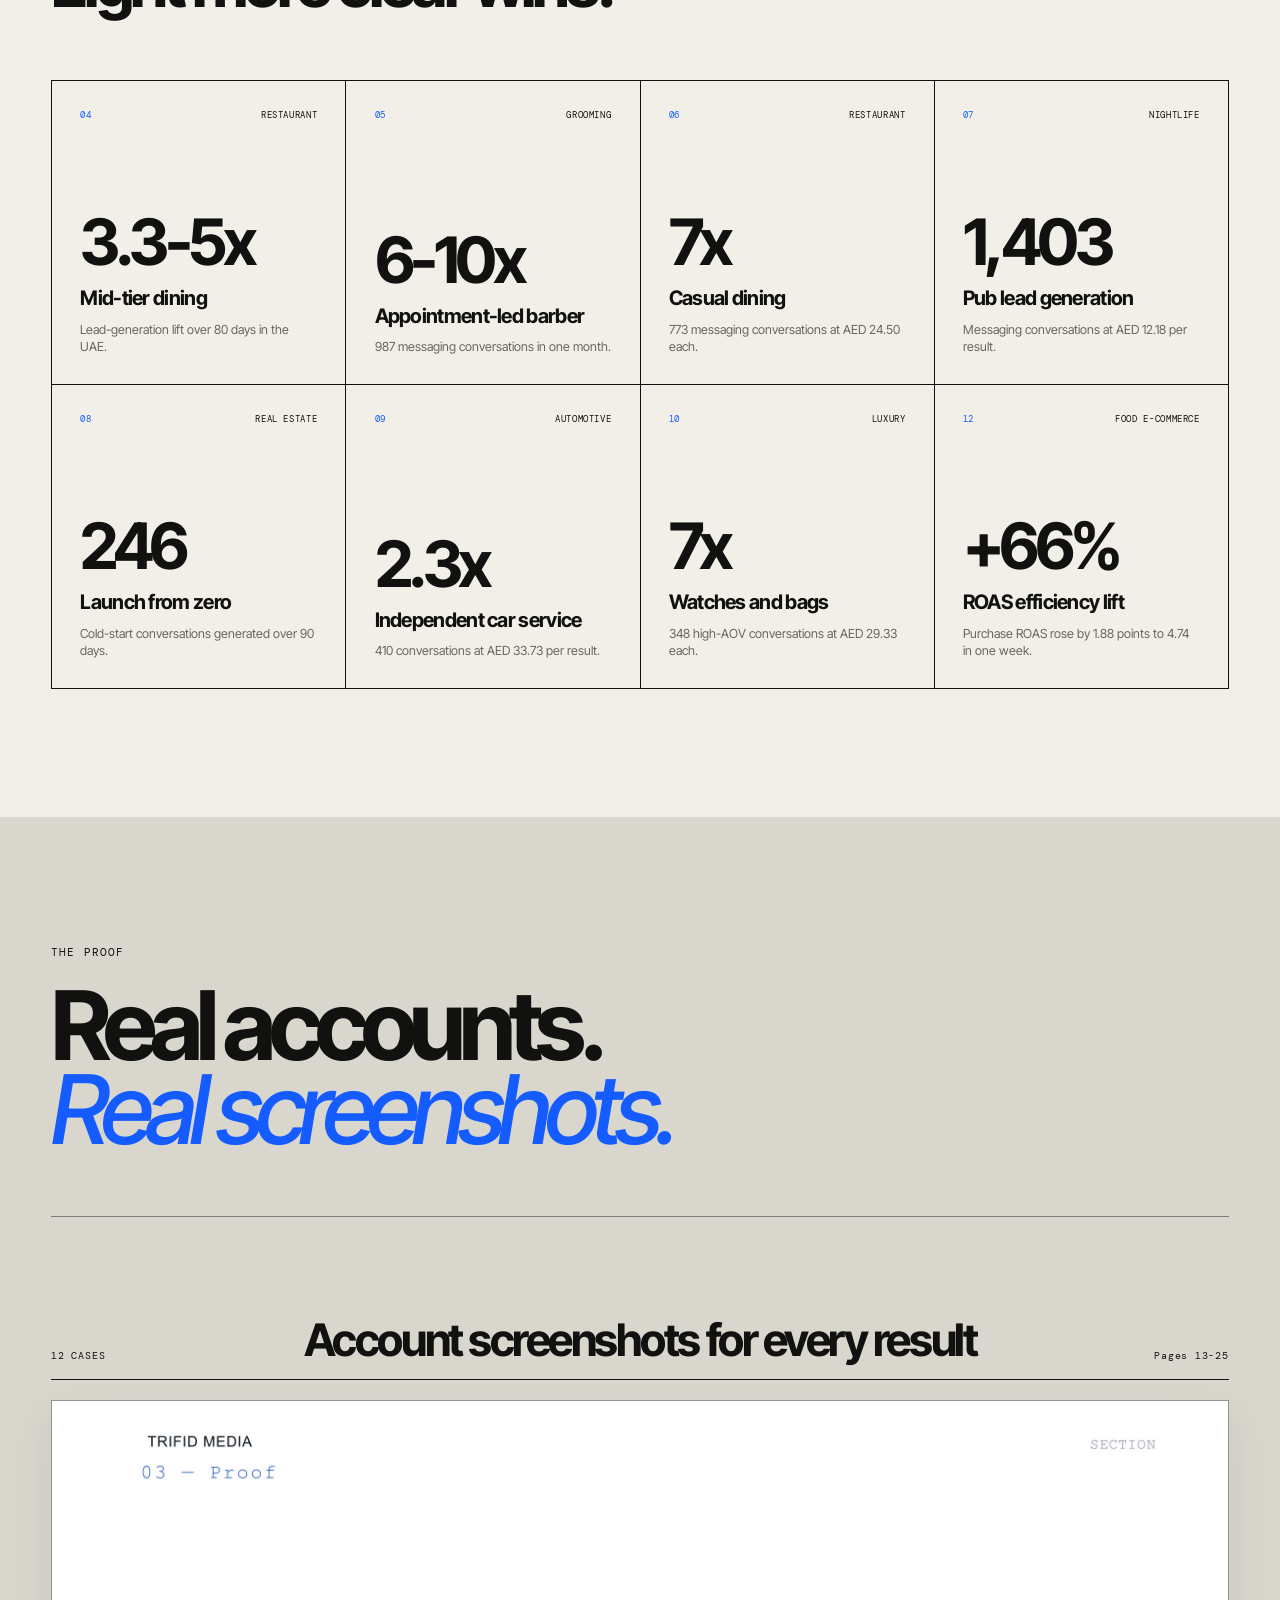
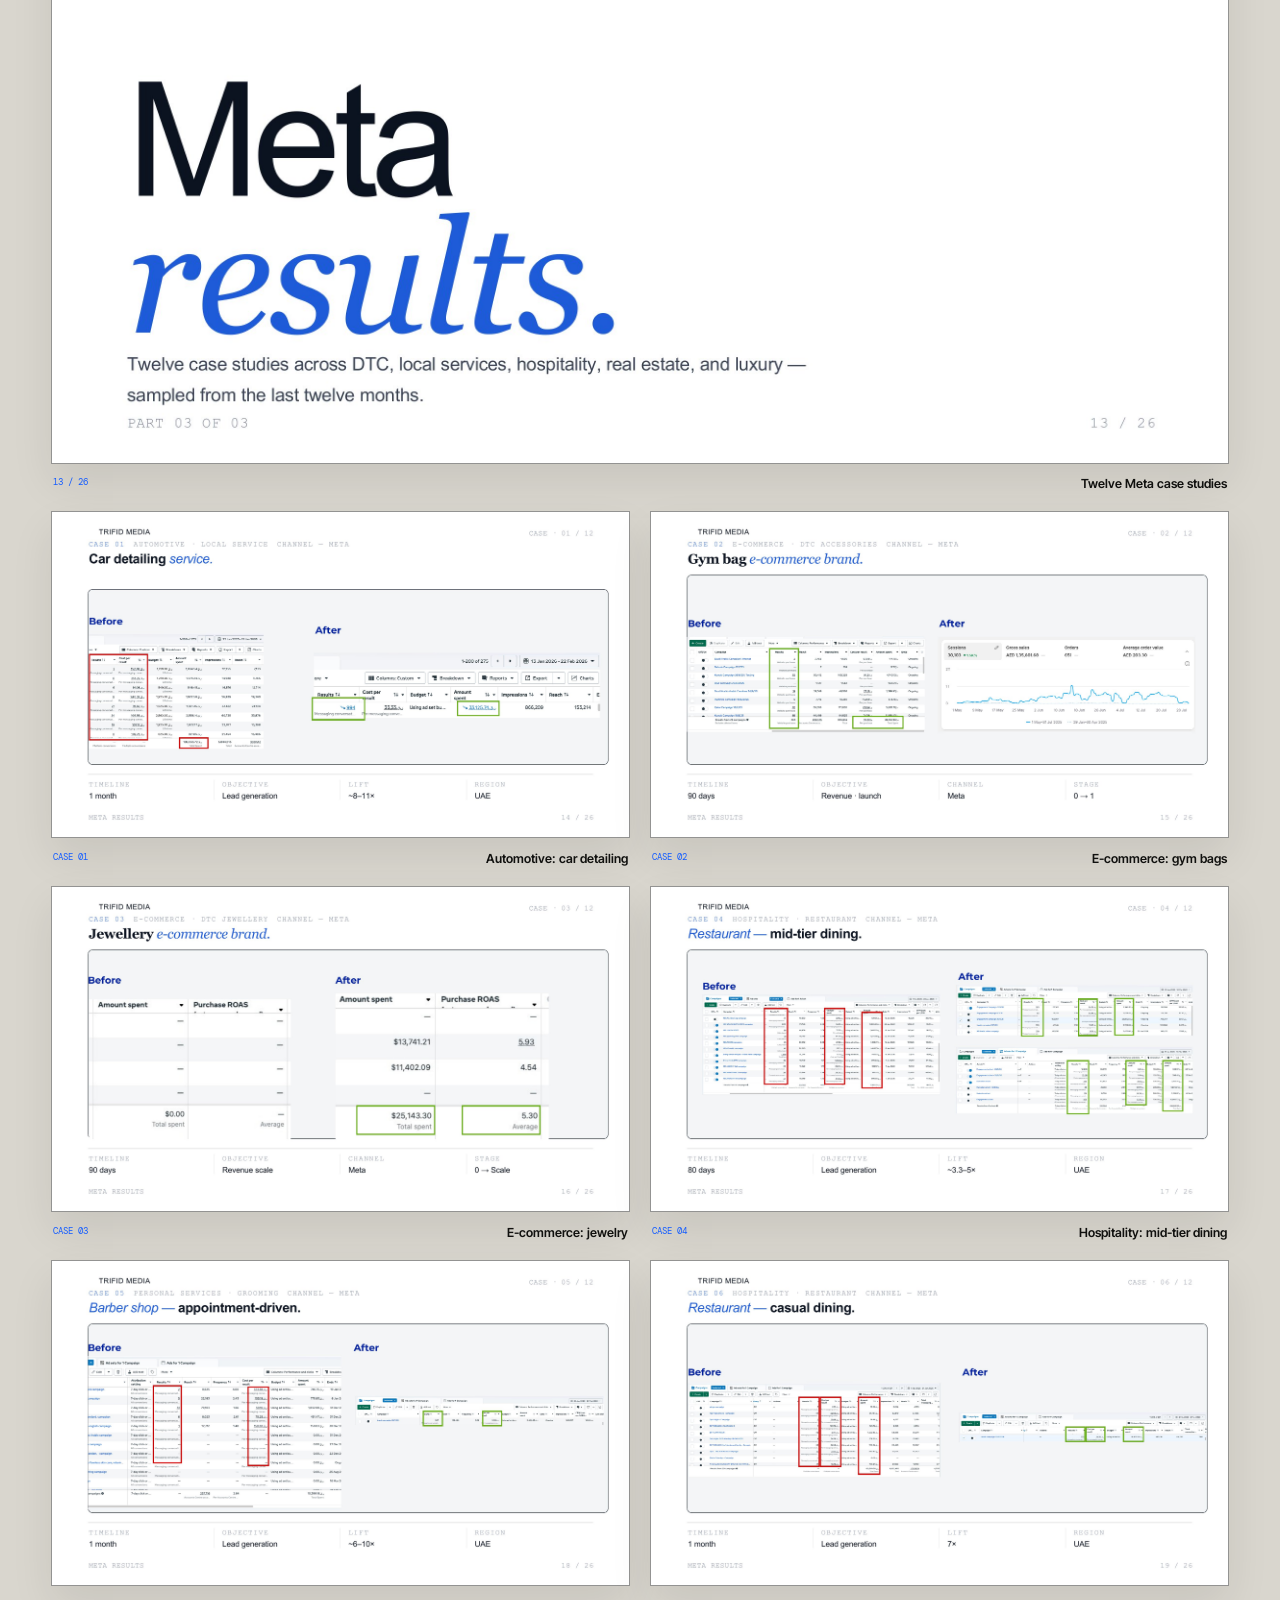
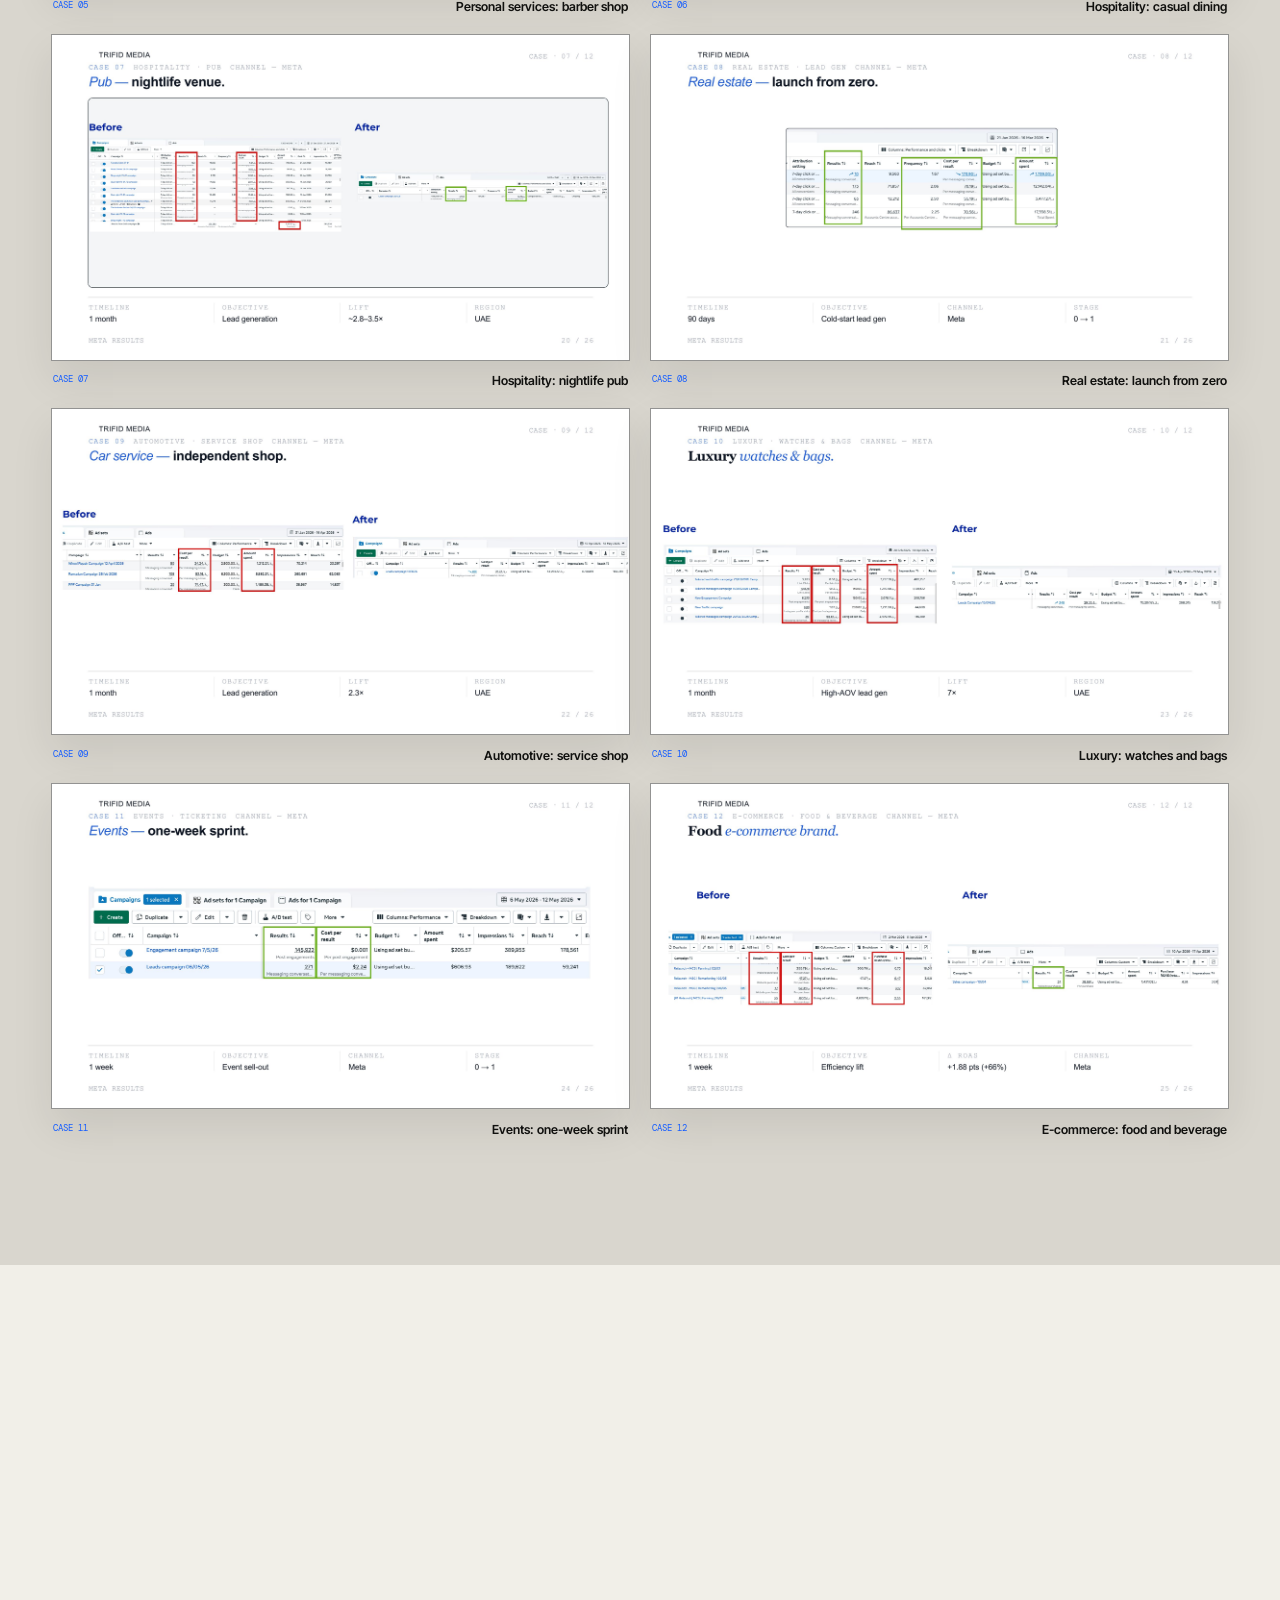
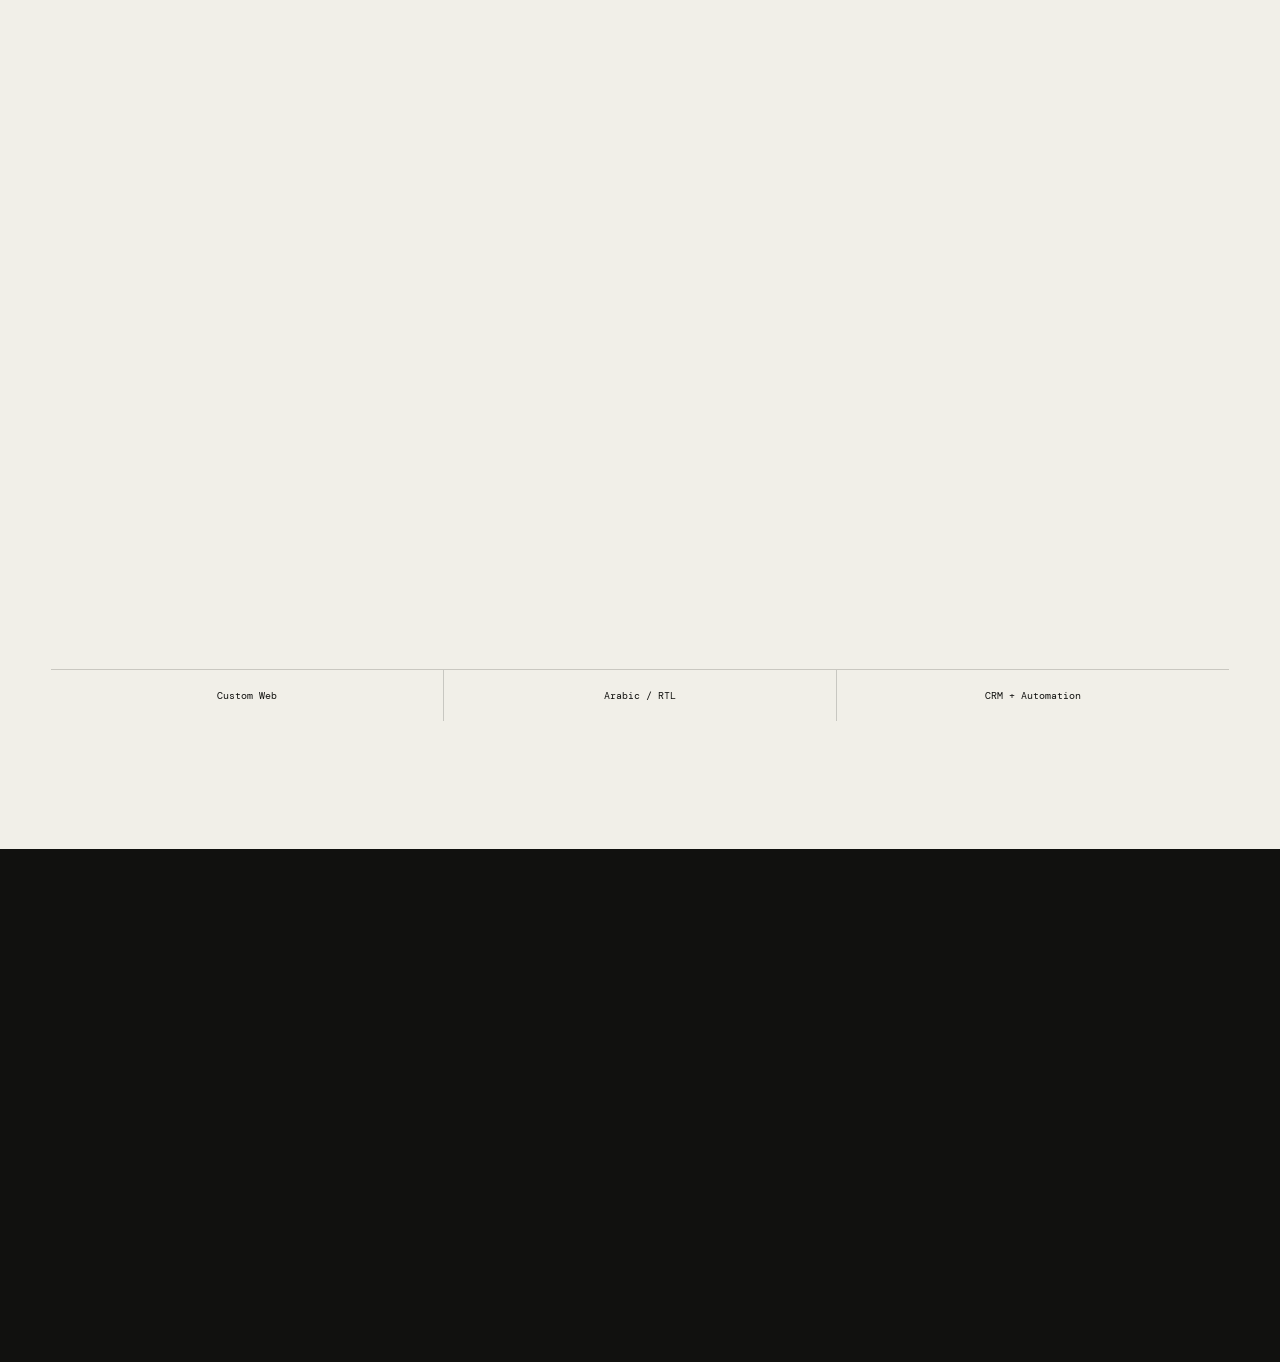
==== commit 8843afd7: "Add Real Estate industry to Creatives collection - Add a Real Estate section (four 9:16 reels) to al" ====
--- a/index.html
+++ b/index.html
@@ -38,7 +38,7 @@
         <a href="index.html" class="active">Ads <small>12</small></a>
         <a href="websites.html">Websites <small>13</small></a>
         <a href="ai-ads.html">AI Ads <small>05</small></a>
-        <a href="creatives.html">Creatives <small>03</small></a>
+        <a href="creatives.html">Creatives <small>04</small></a>
       </nav>
 
       <div class="lang-switch-group" role="group" aria-label="Language">
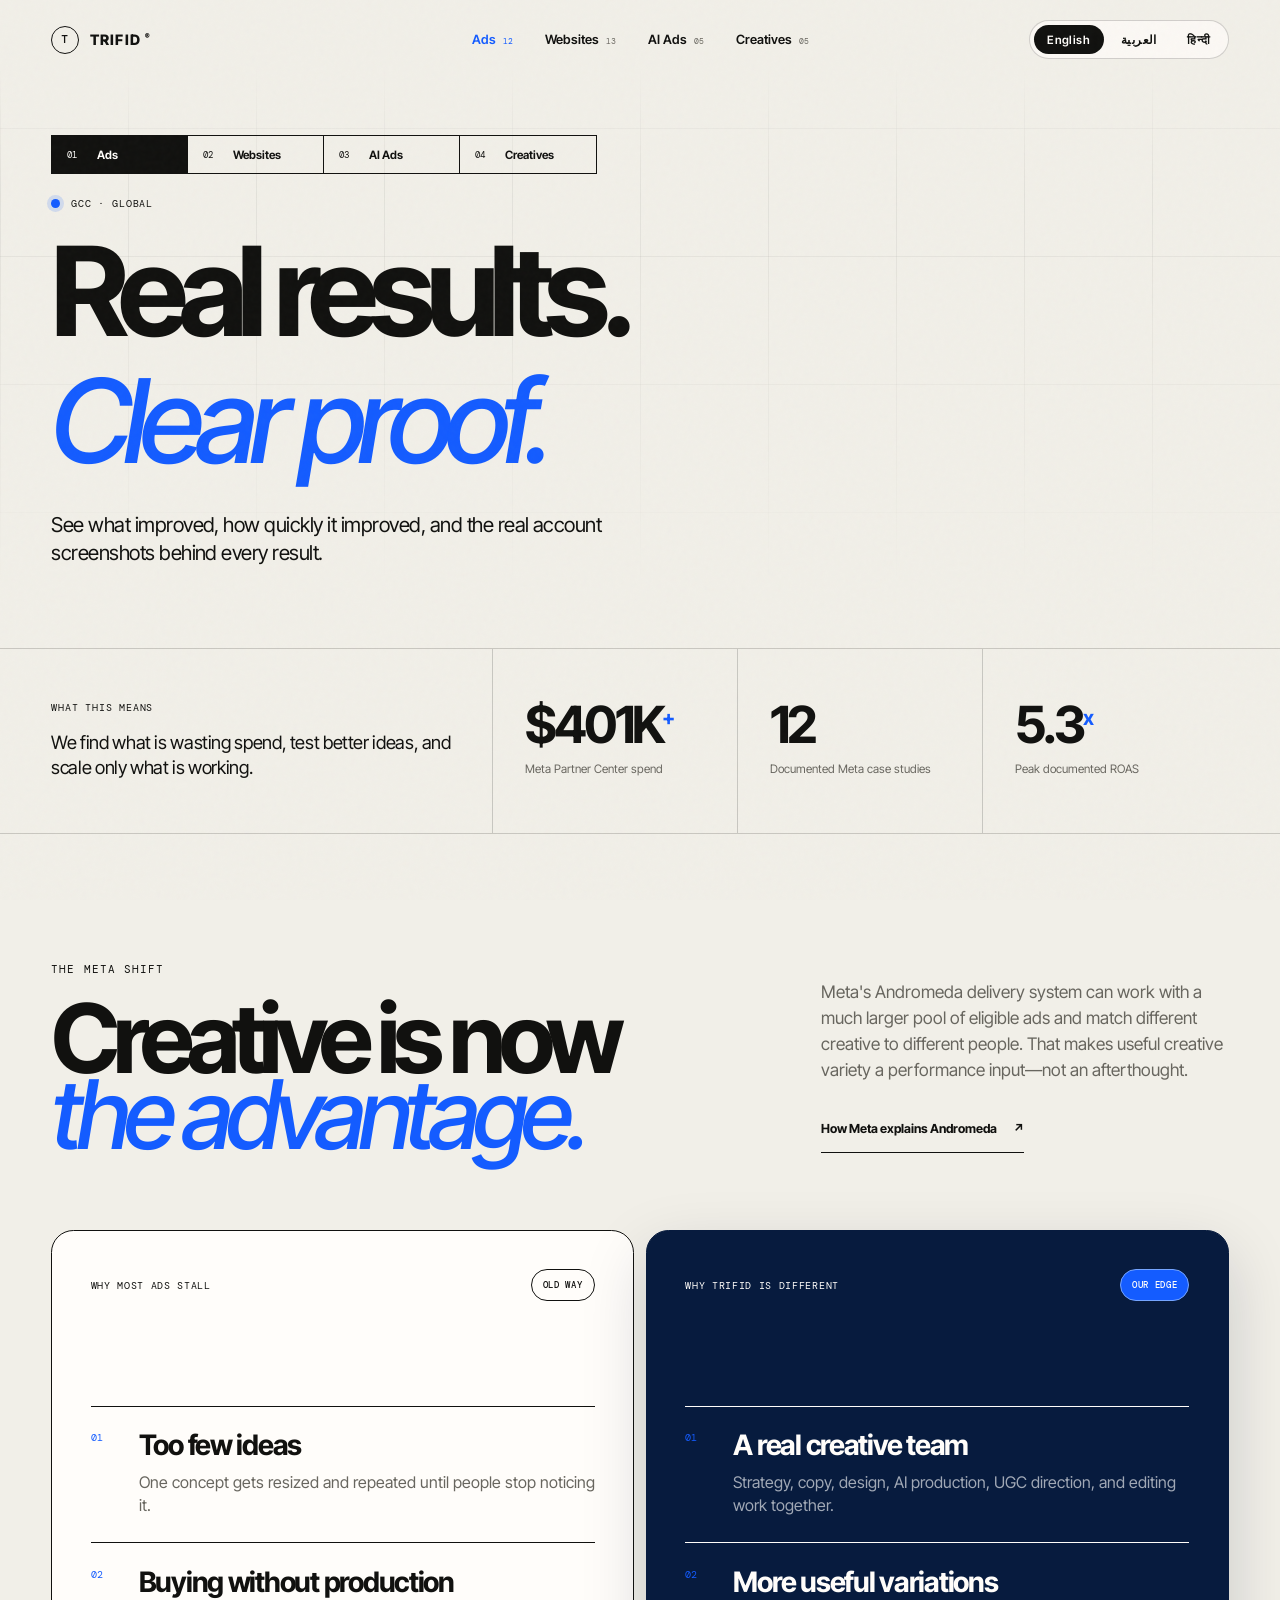
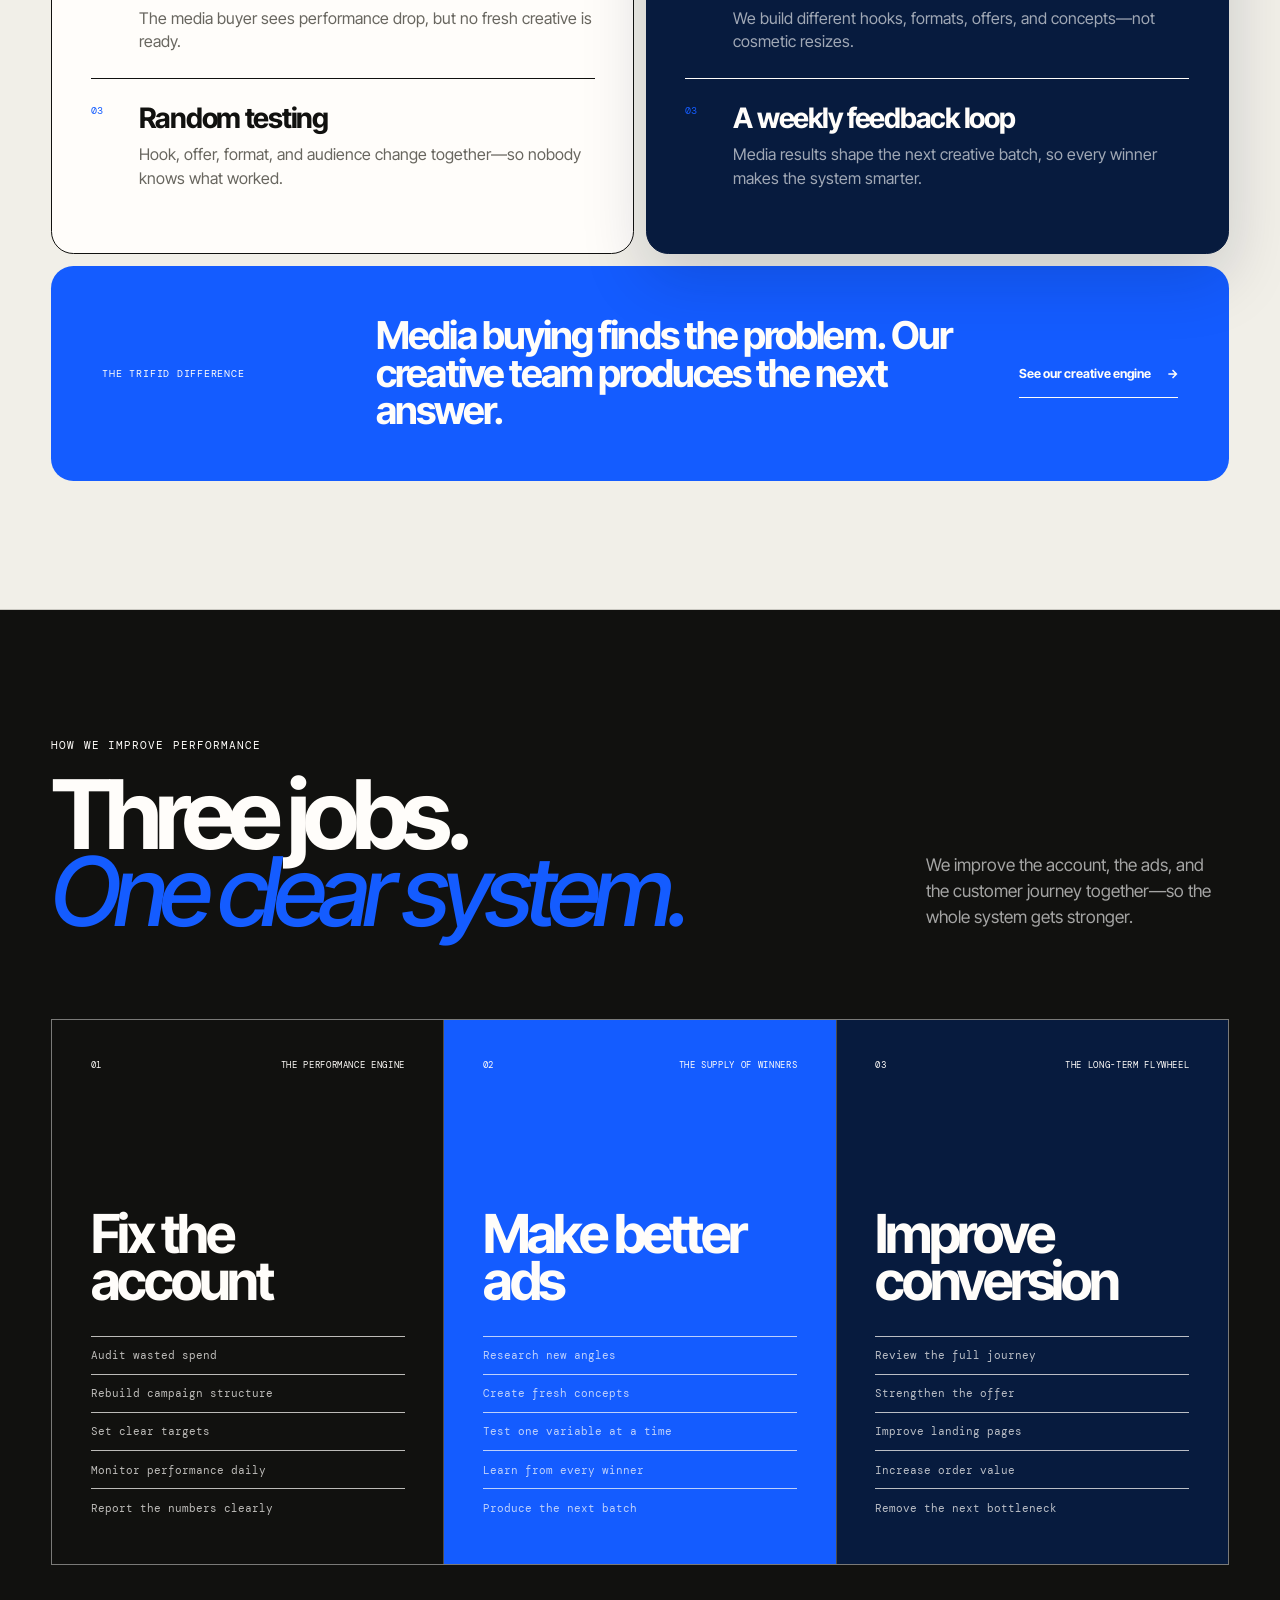
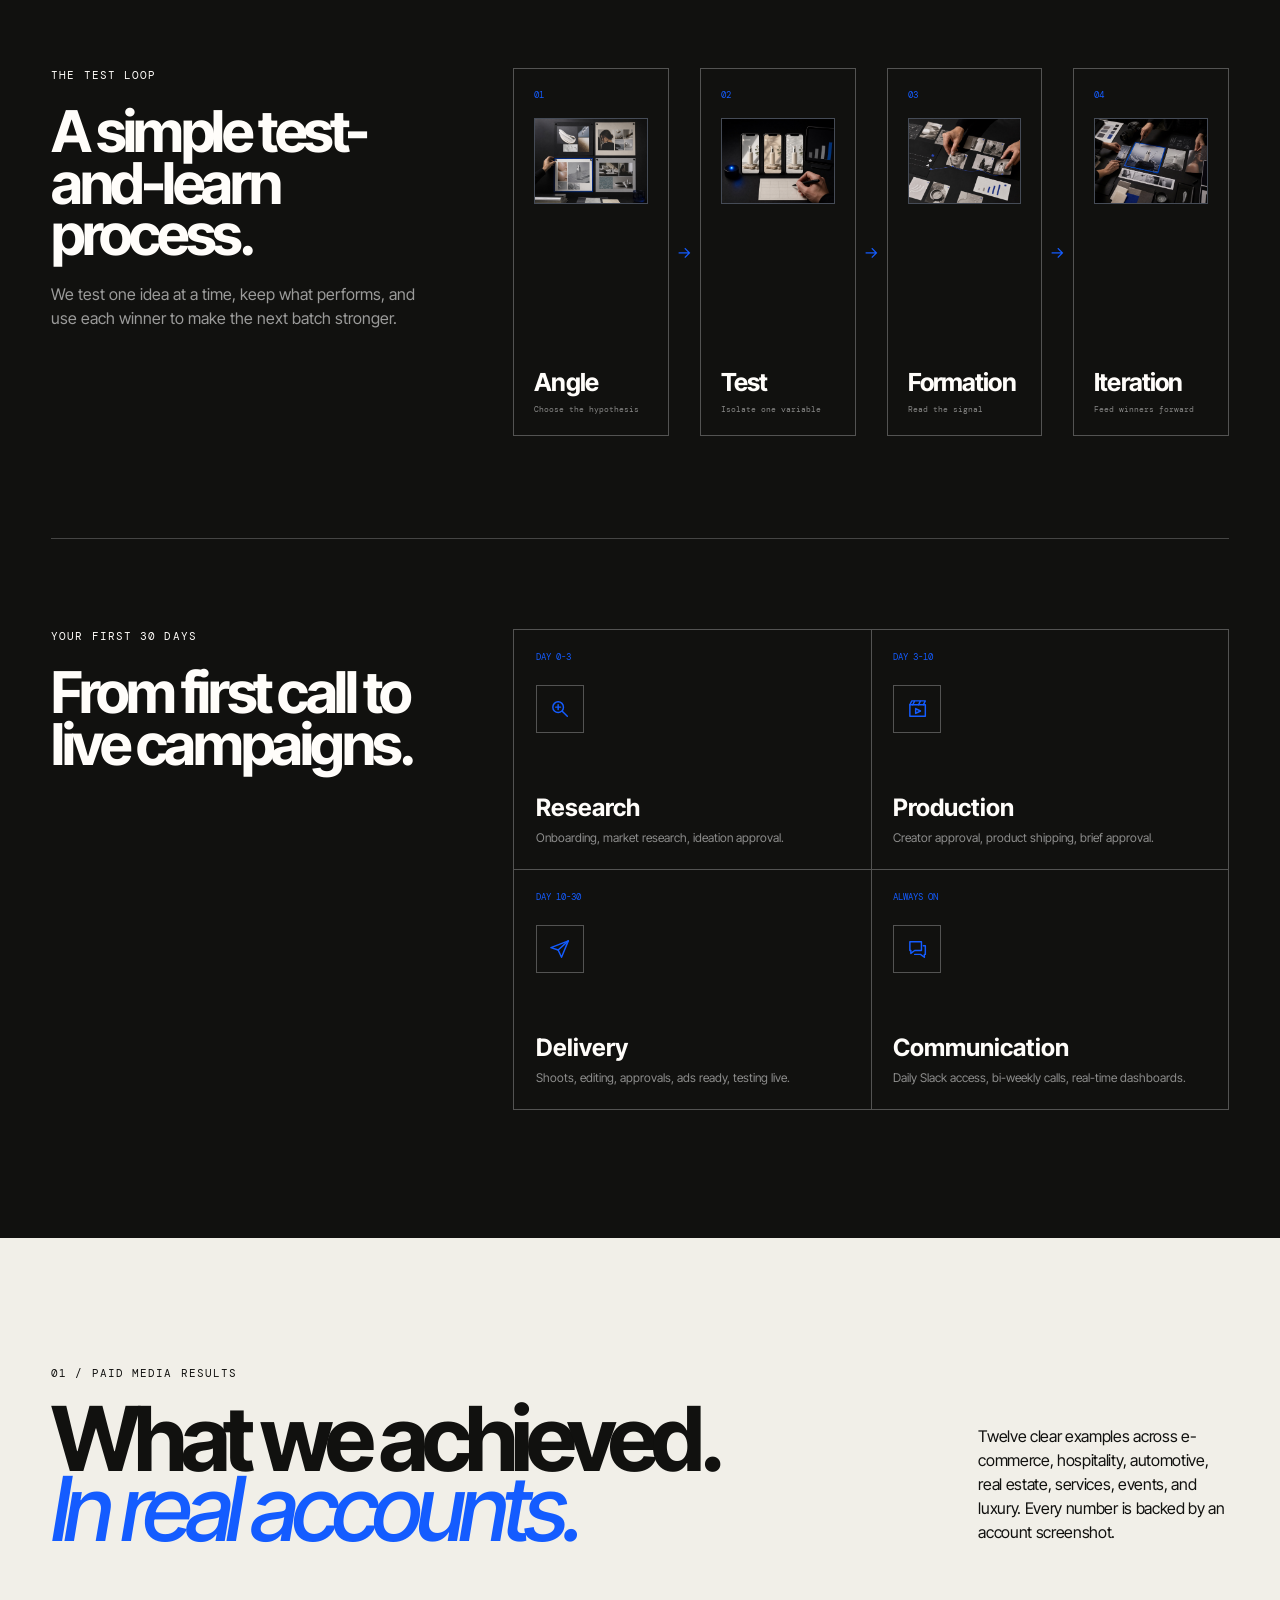
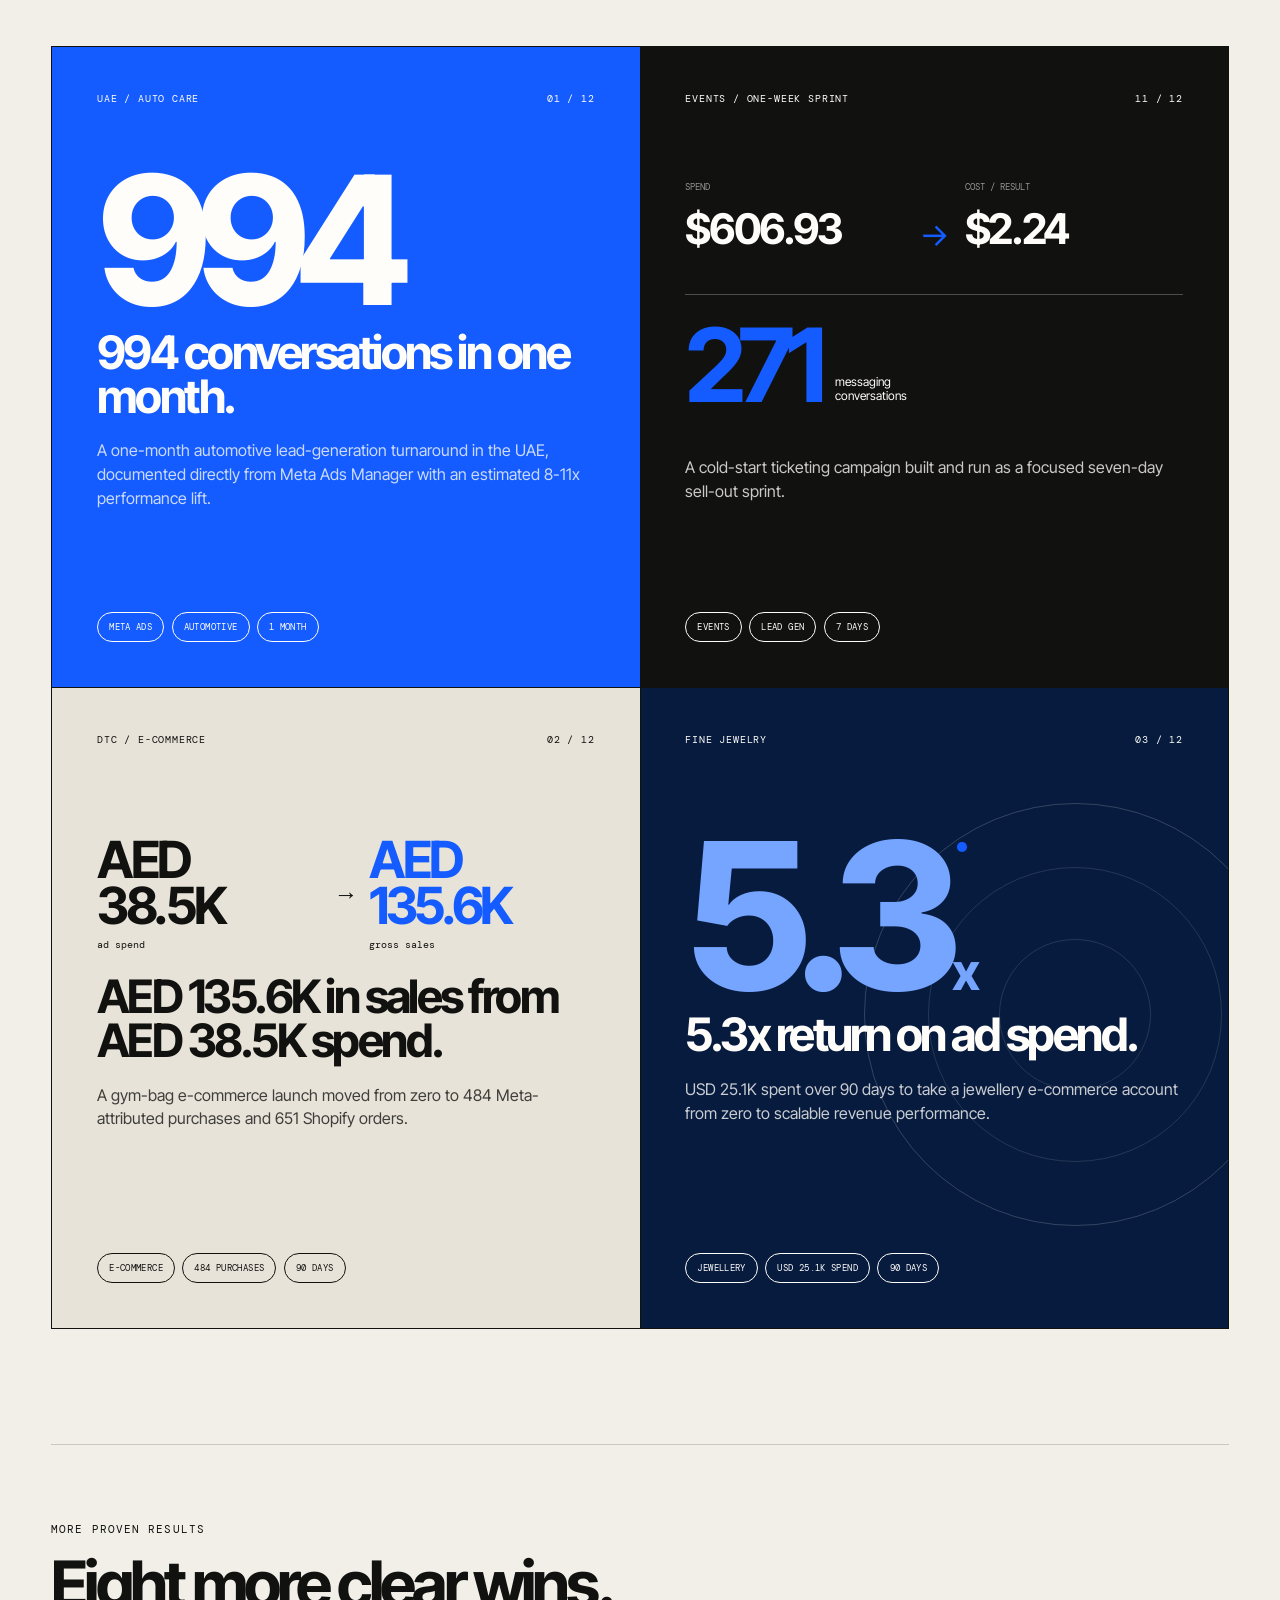
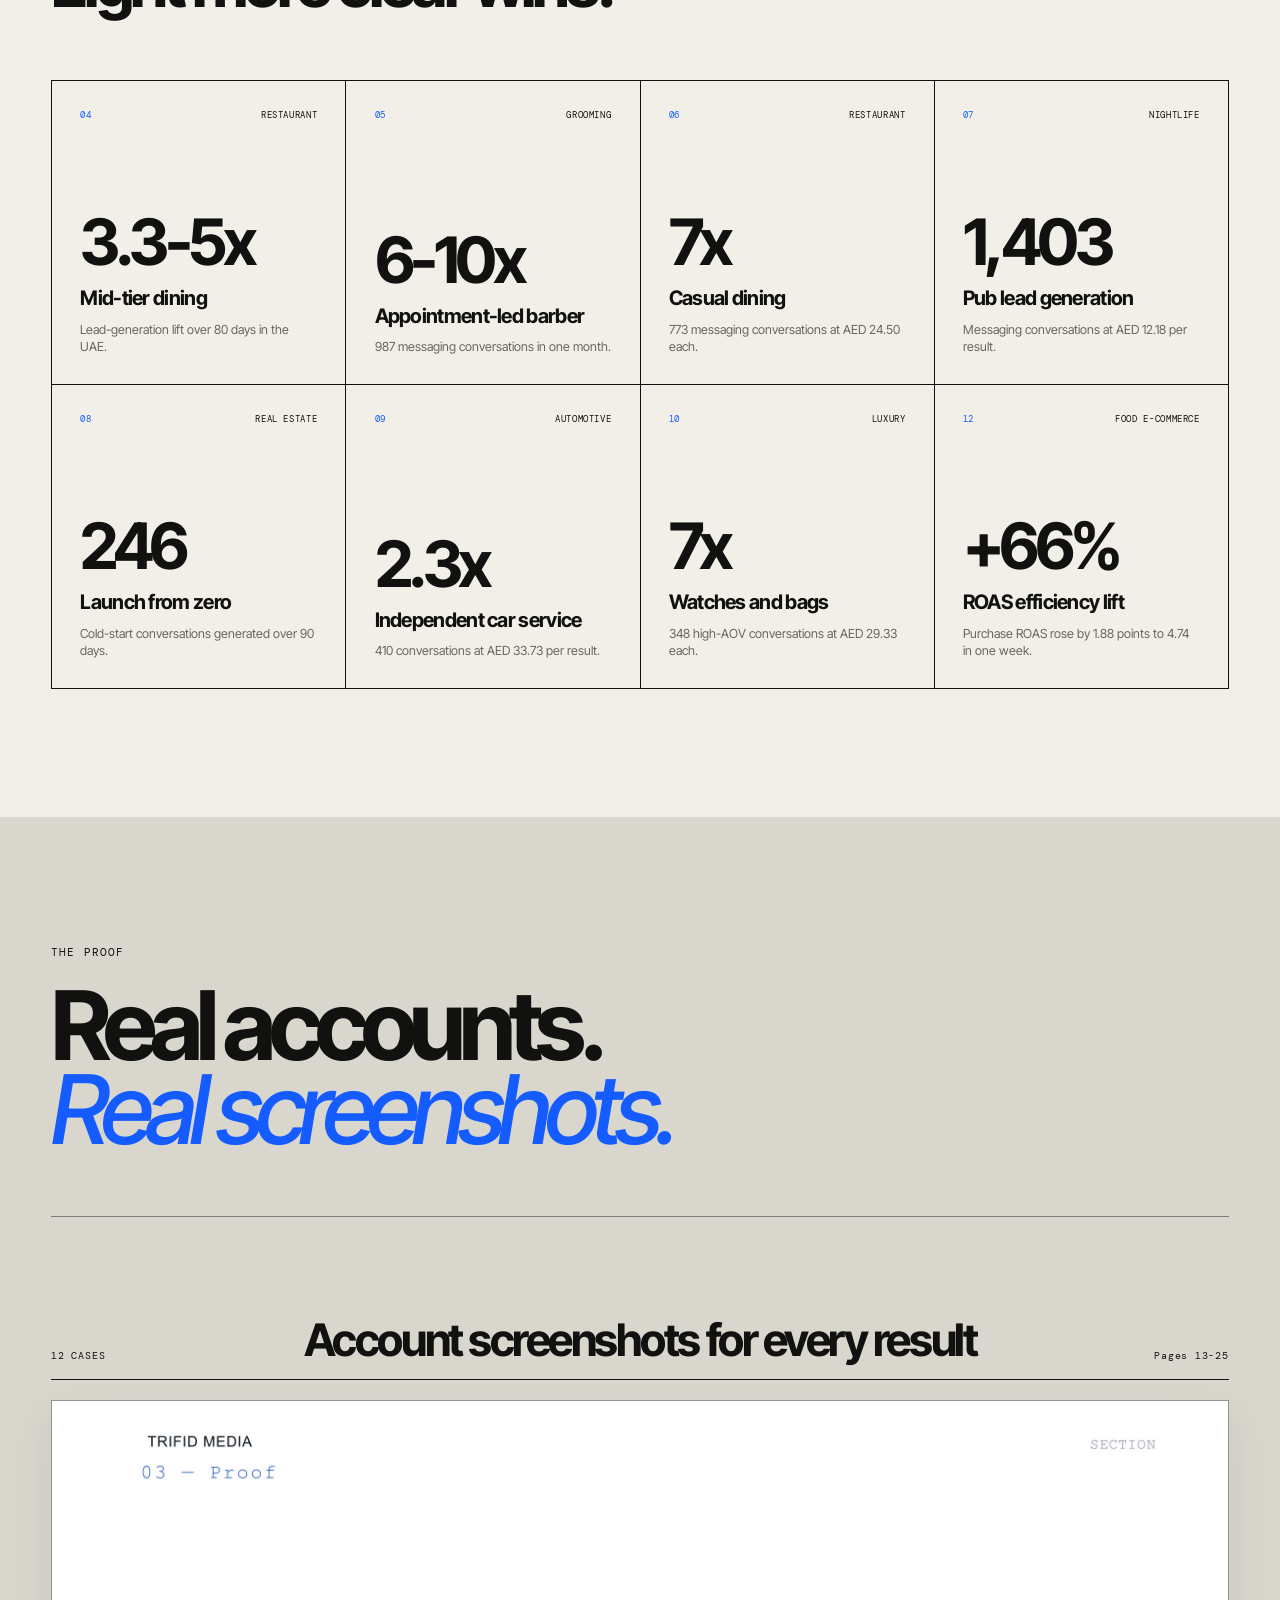
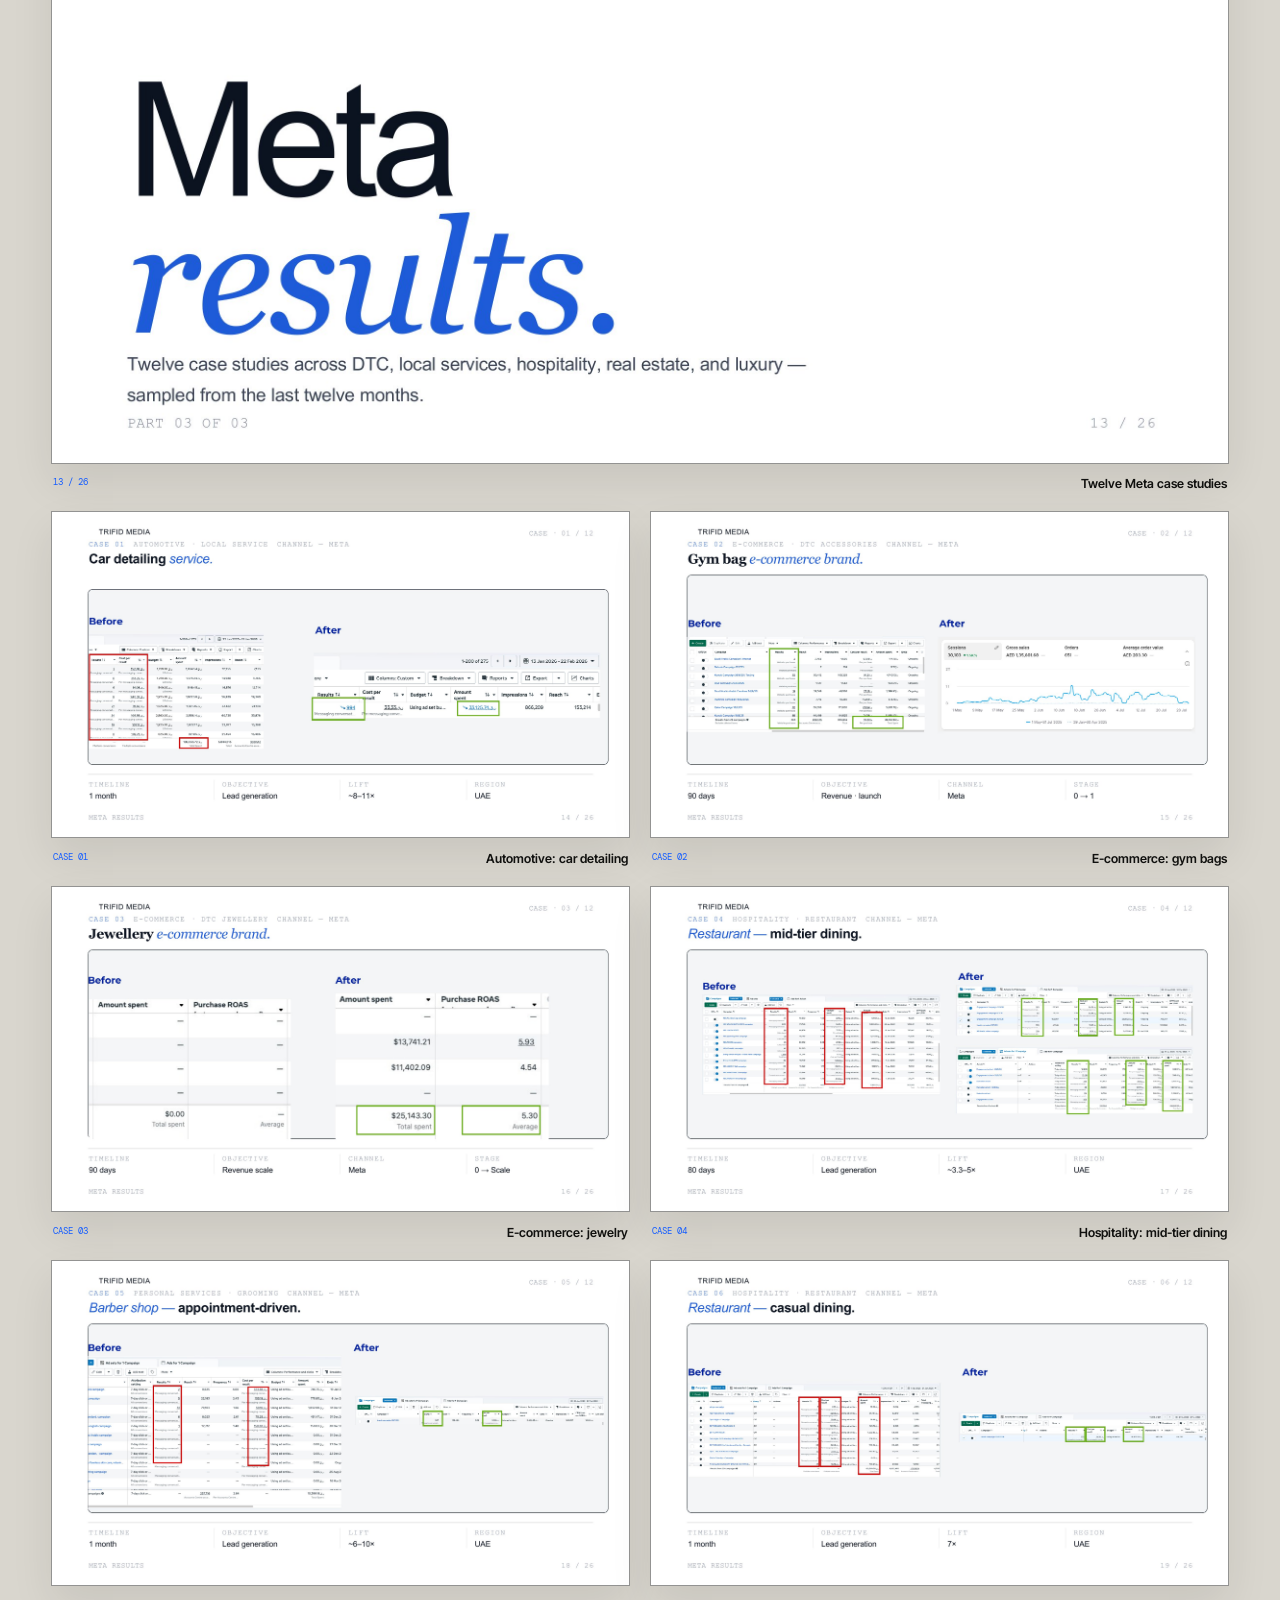
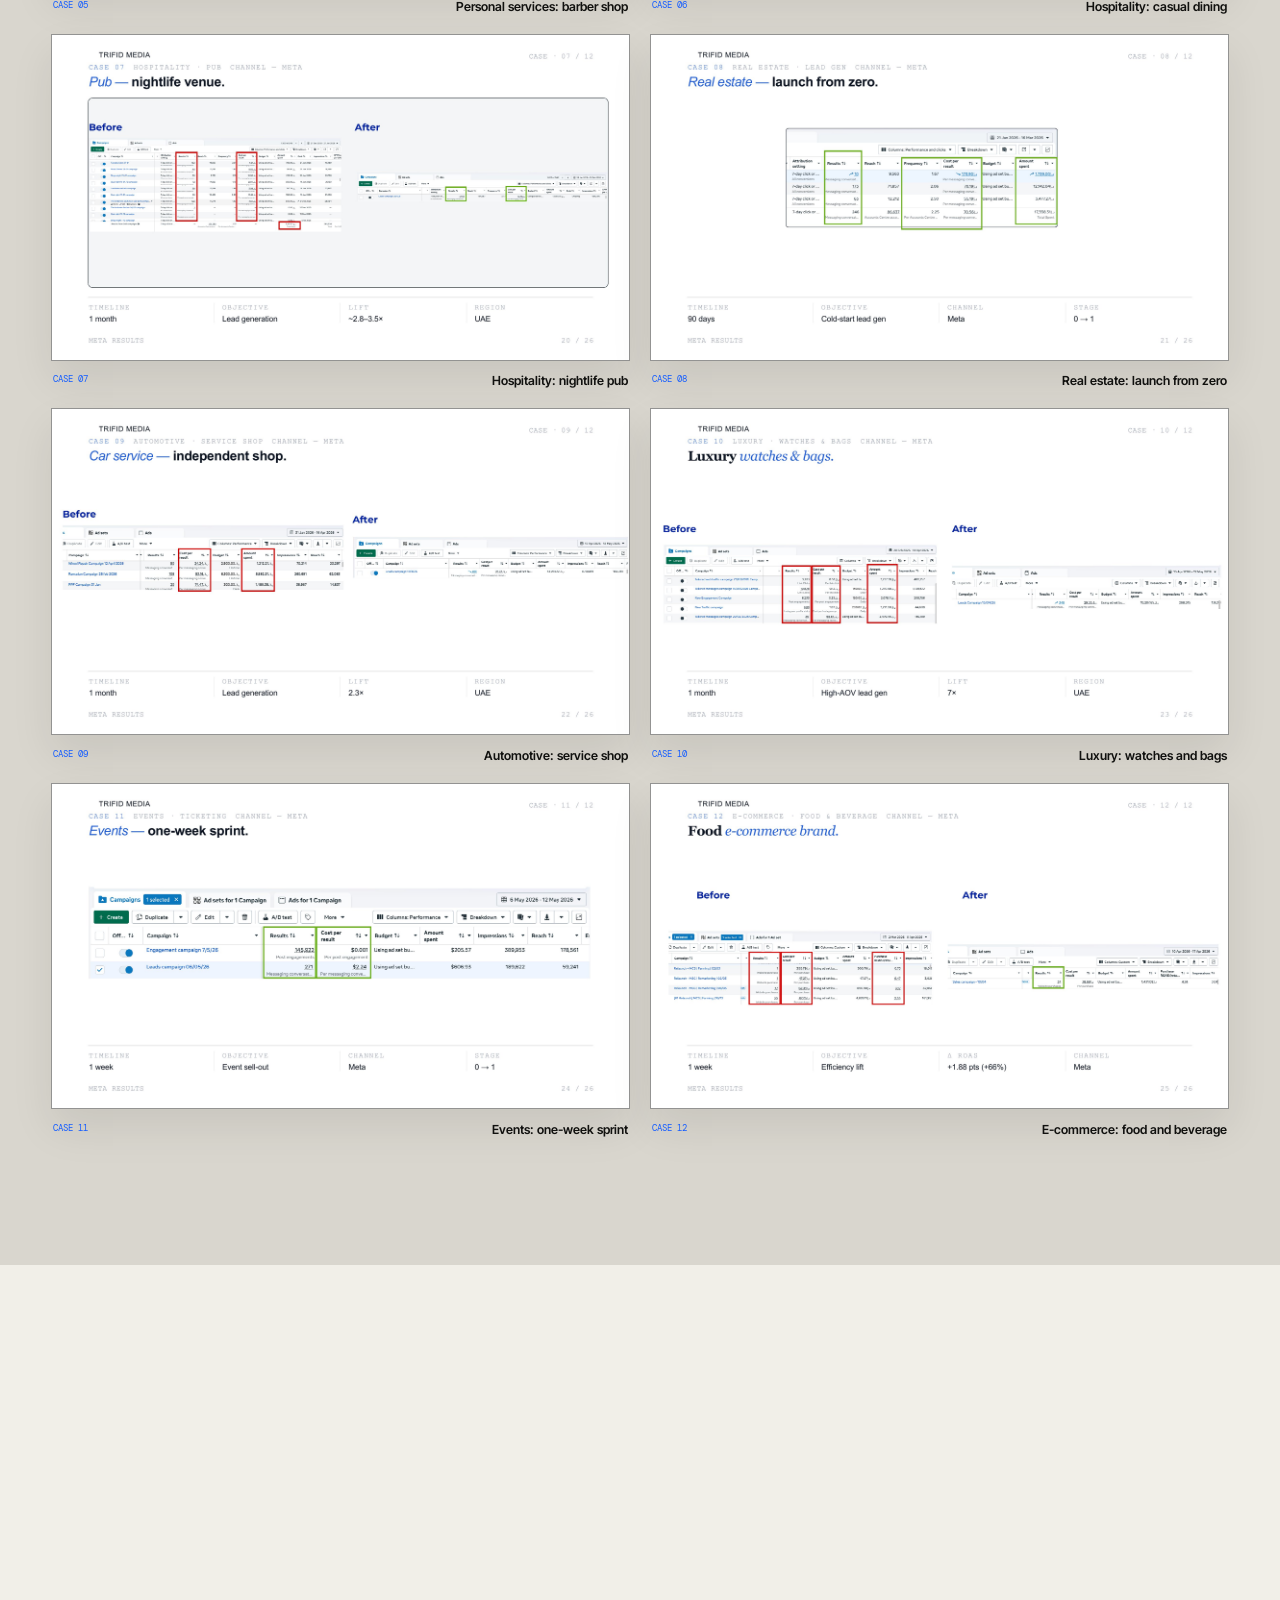
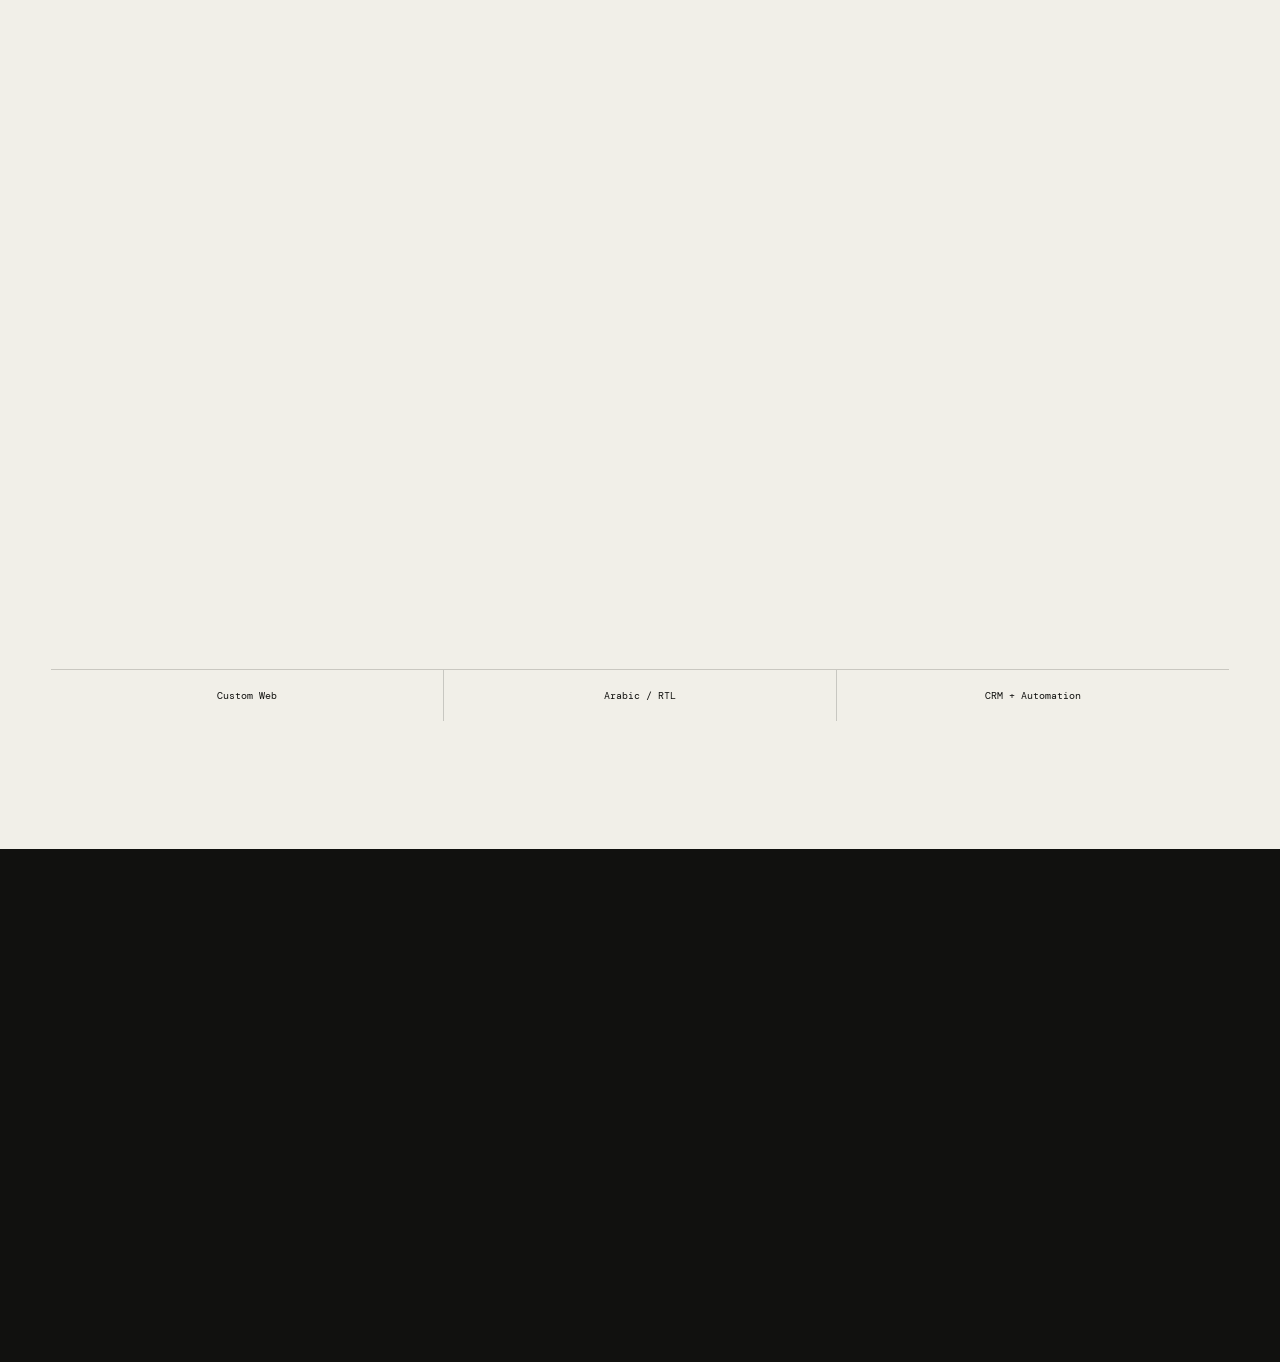
==== commit 57607c74: "Add E-commerce industry to Creatives collection - Add an E-commerce section (five 9:16 reels) to all" ====
--- a/index.html
+++ b/index.html
@@ -38,7 +38,7 @@
         <a href="index.html" class="active">Ads <small>12</small></a>
         <a href="websites.html">Websites <small>13</small></a>
         <a href="ai-ads.html">AI Ads <small>05</small></a>
-        <a href="creatives.html">Creatives <small>04</small></a>
+        <a href="creatives.html">Creatives <small>05</small></a>
       </nav>
 
       <div class="lang-switch-group" role="group" aria-label="Language">
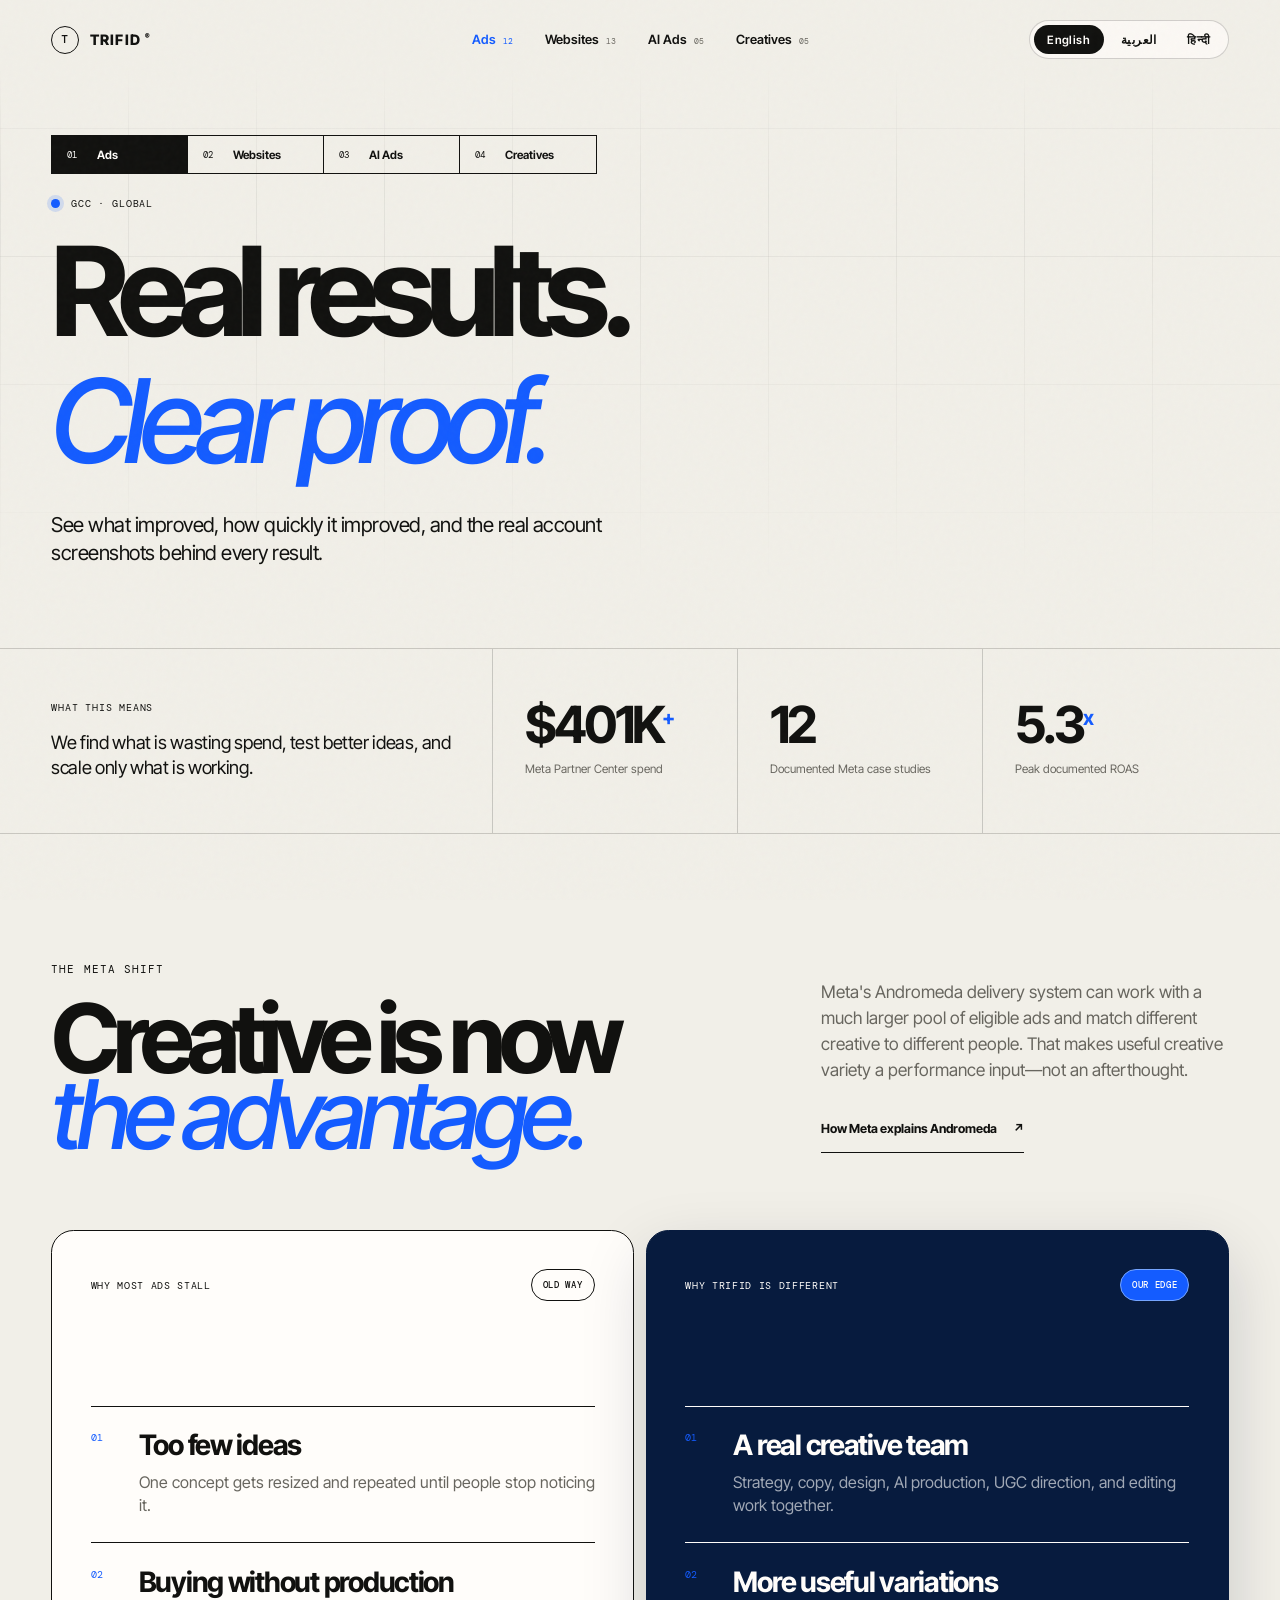
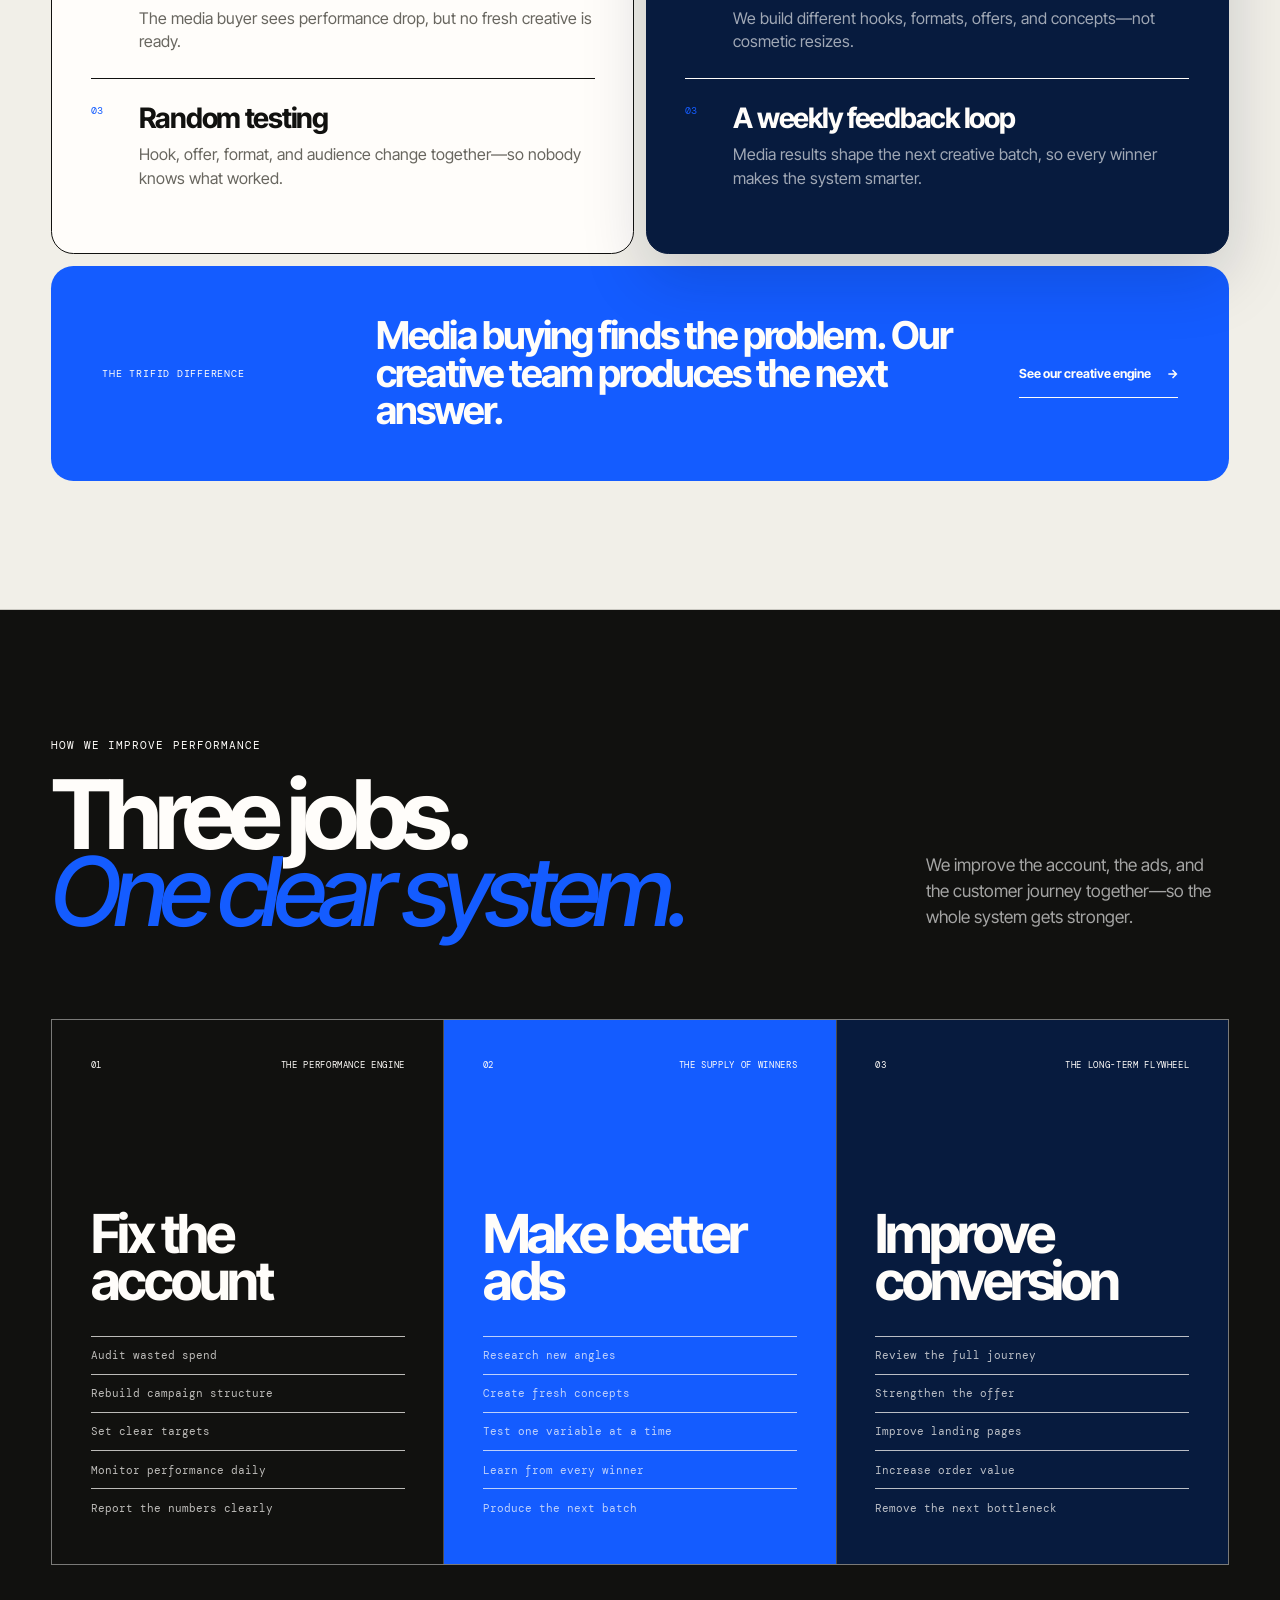
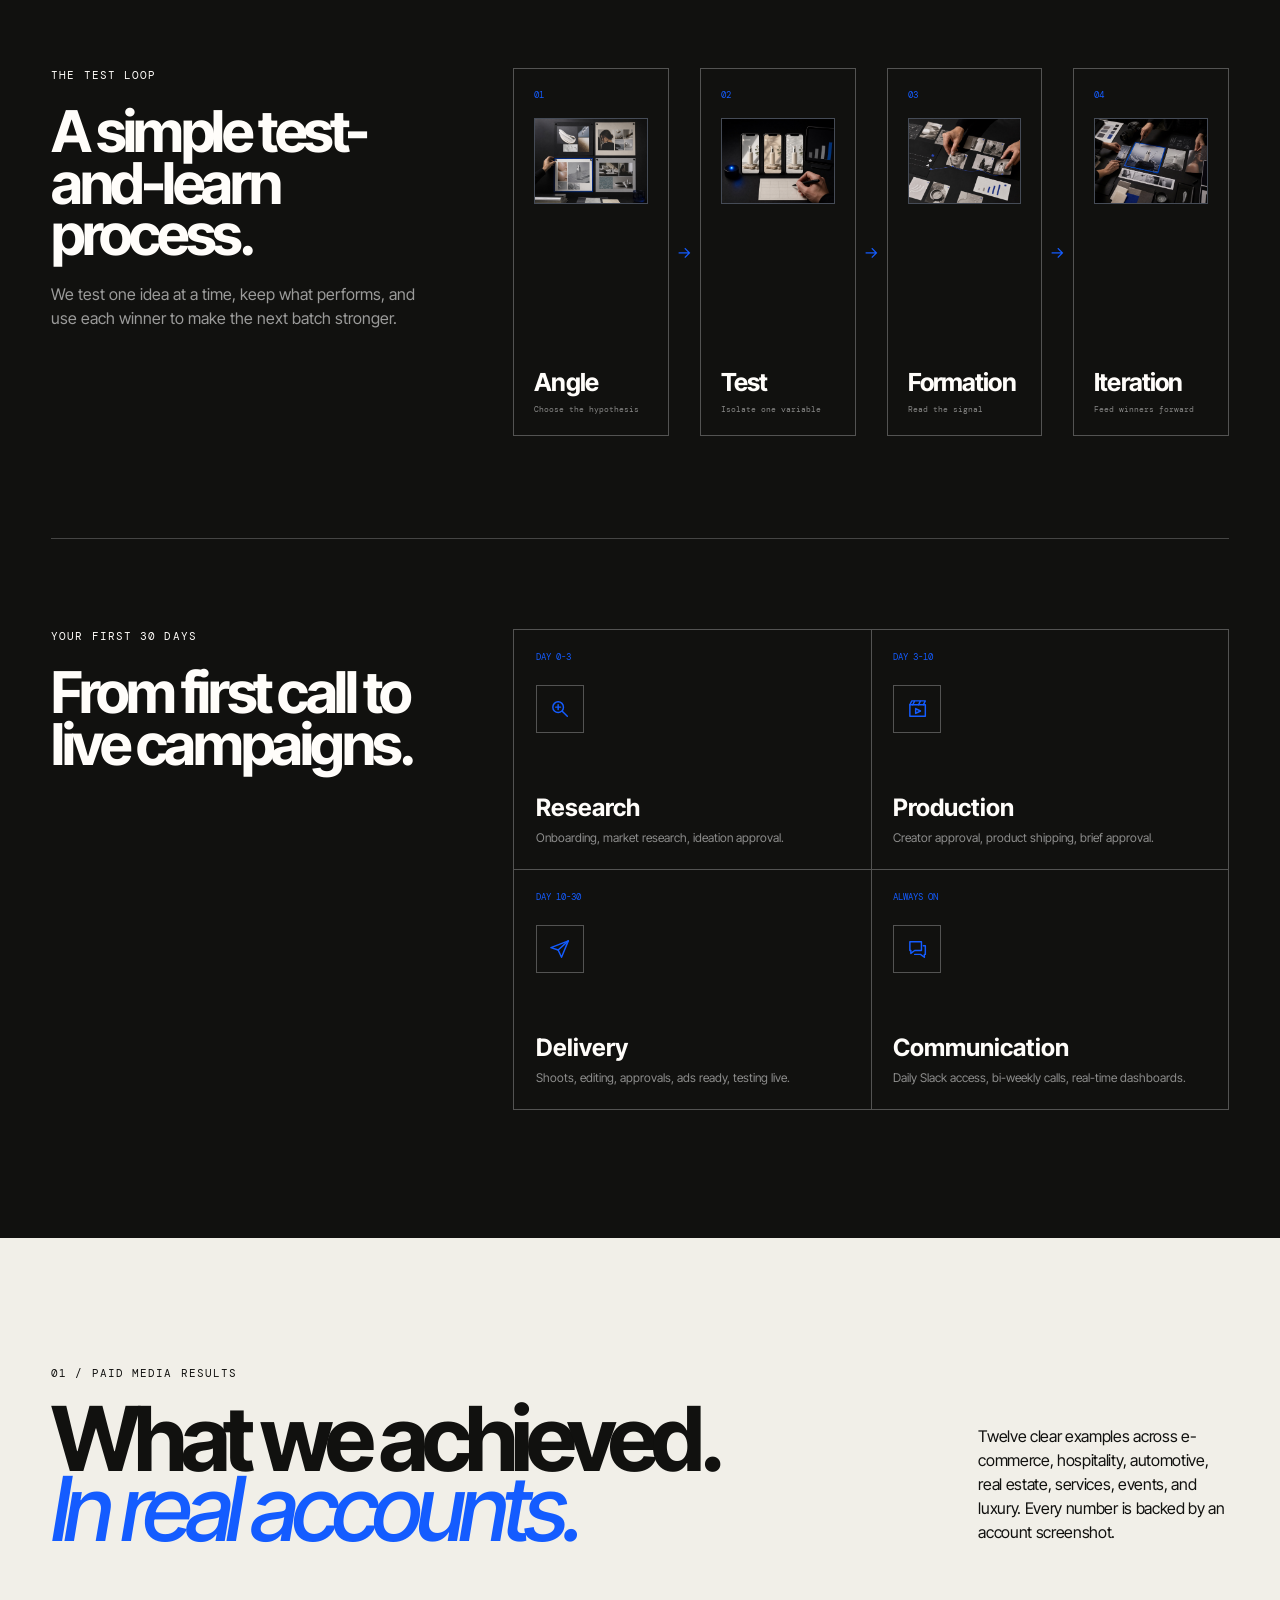
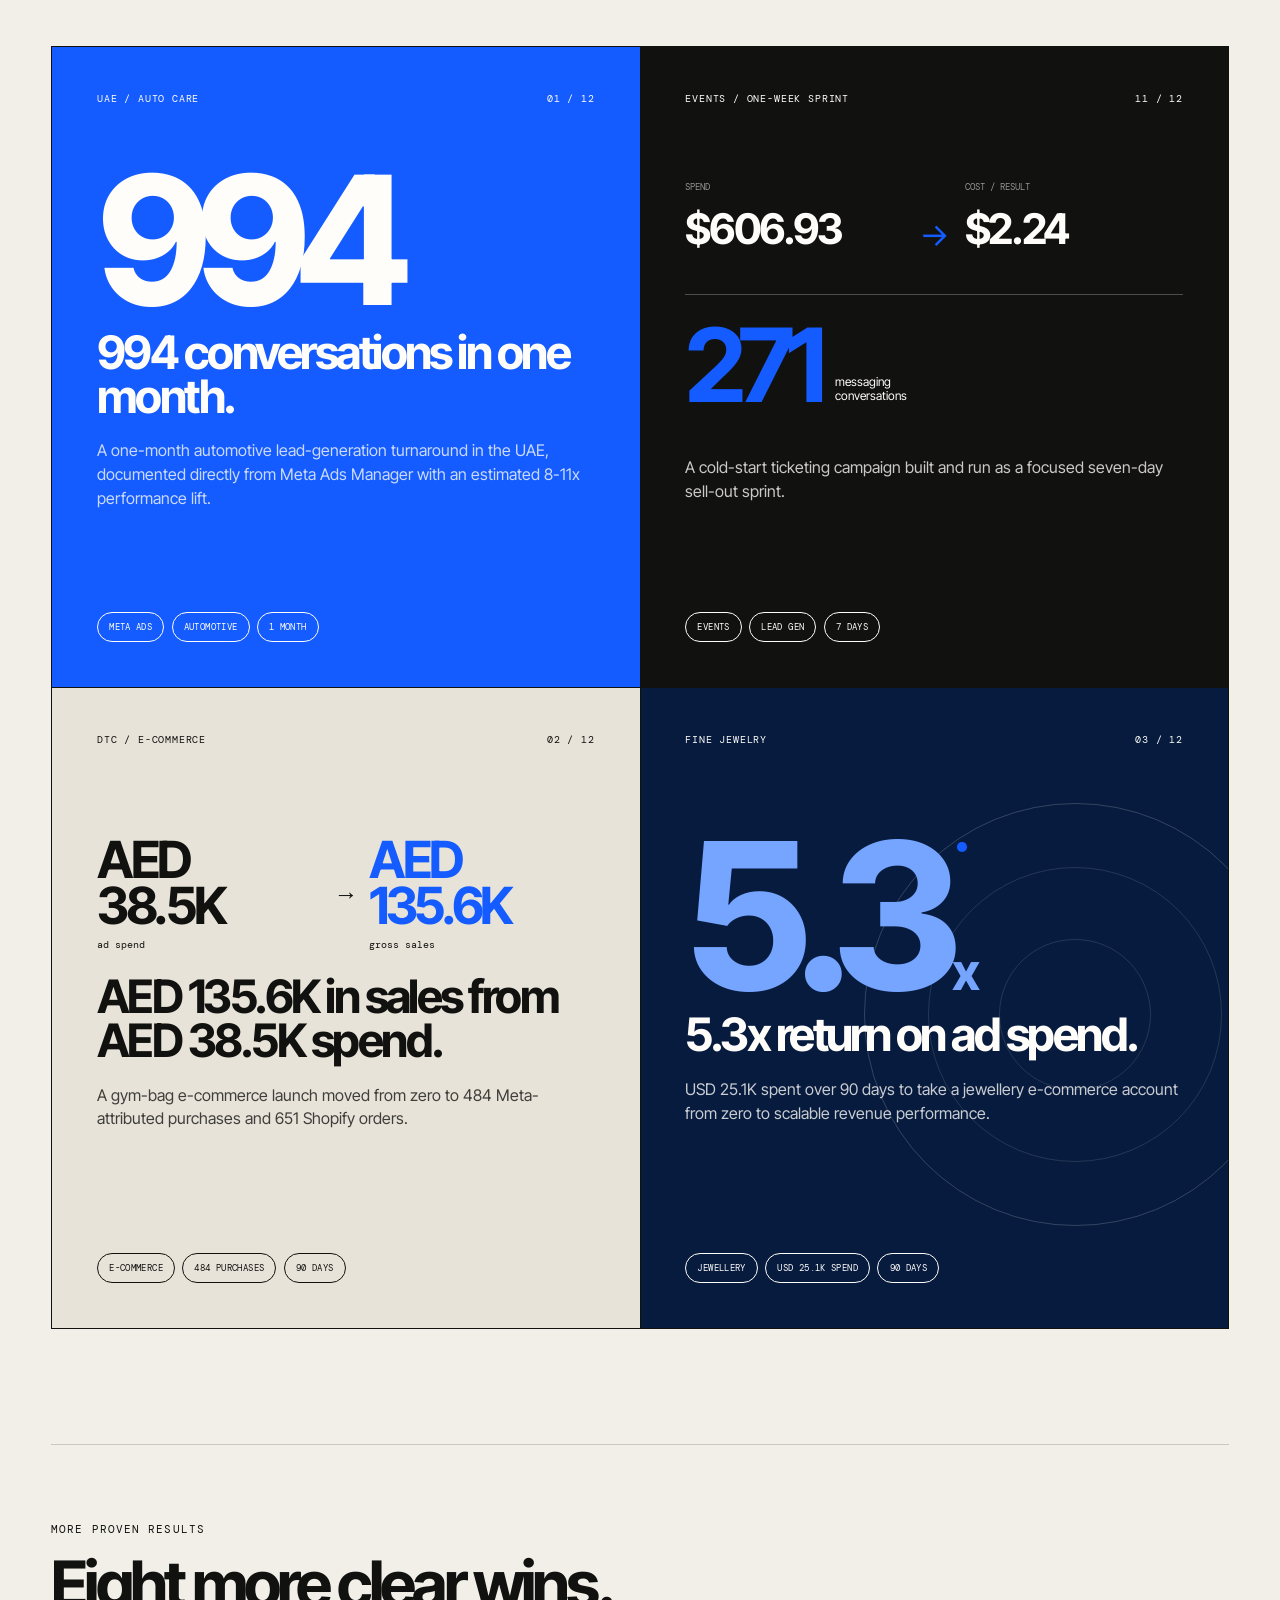
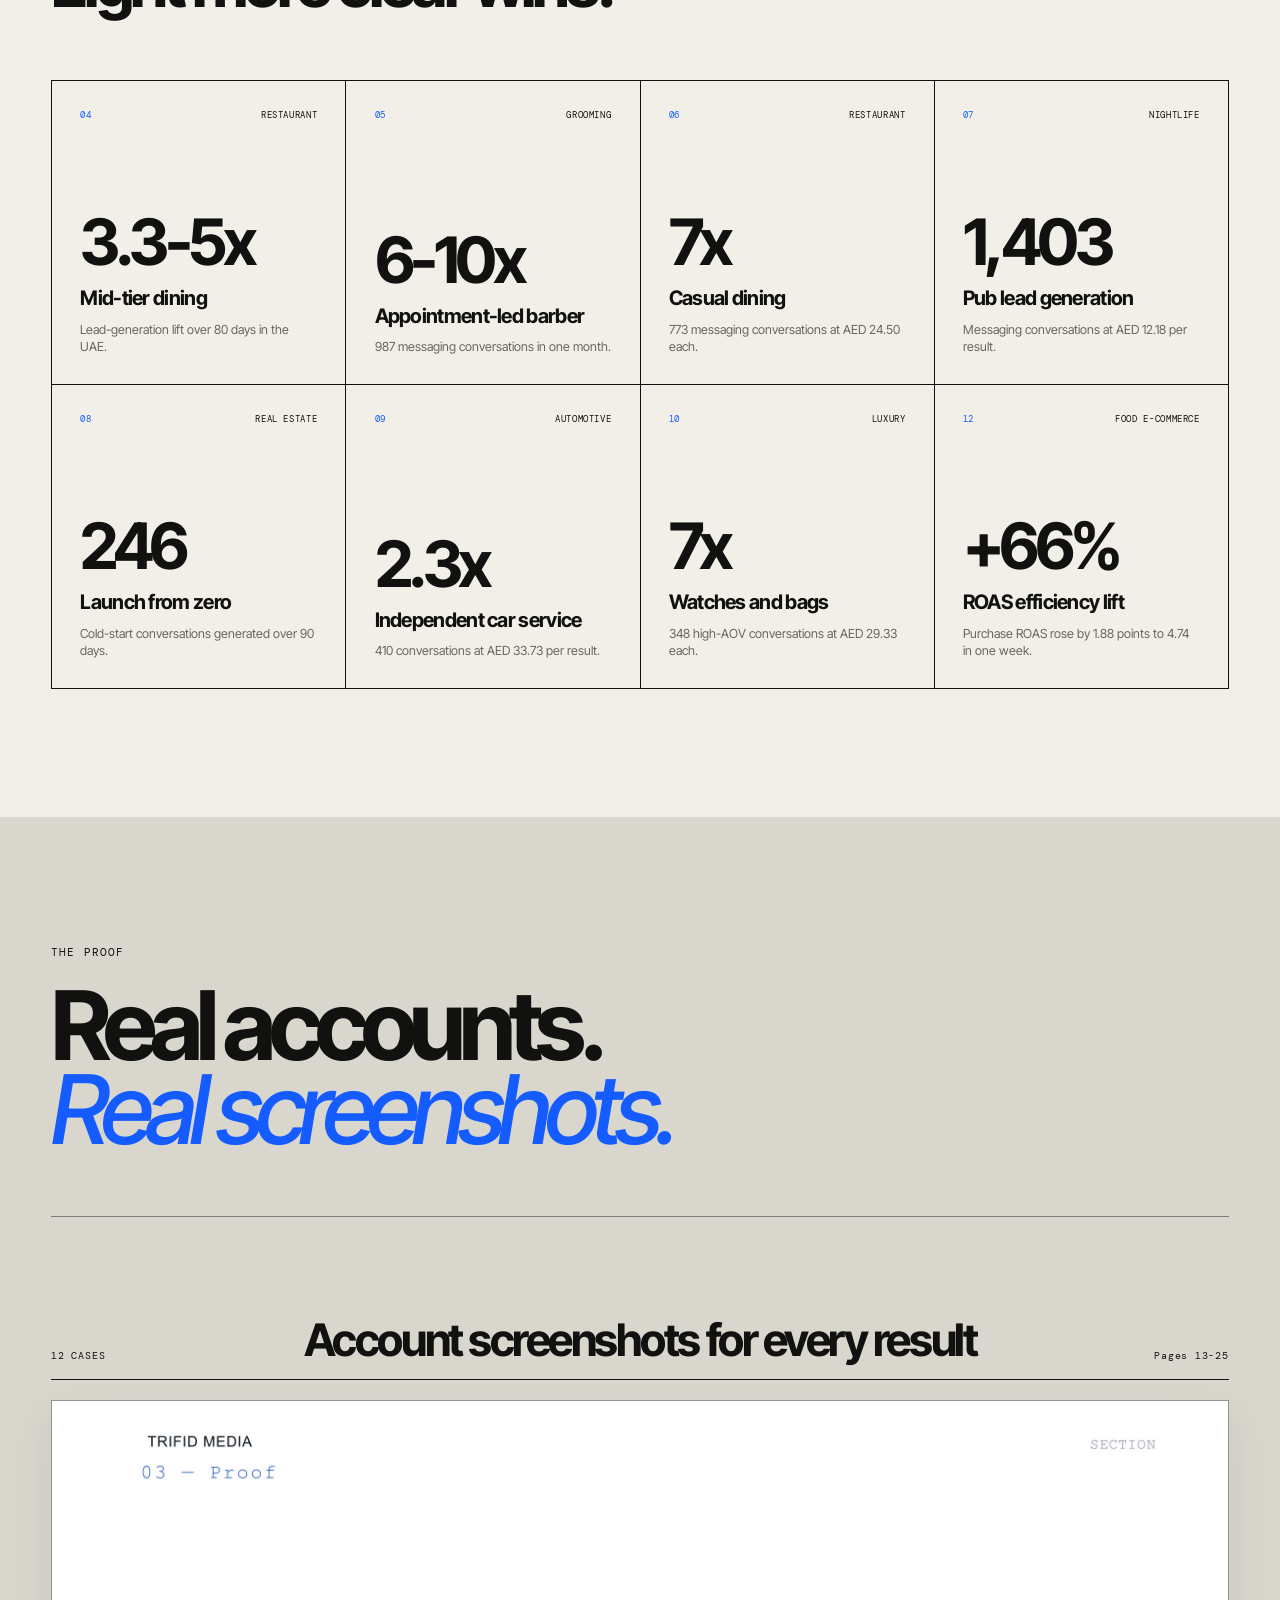
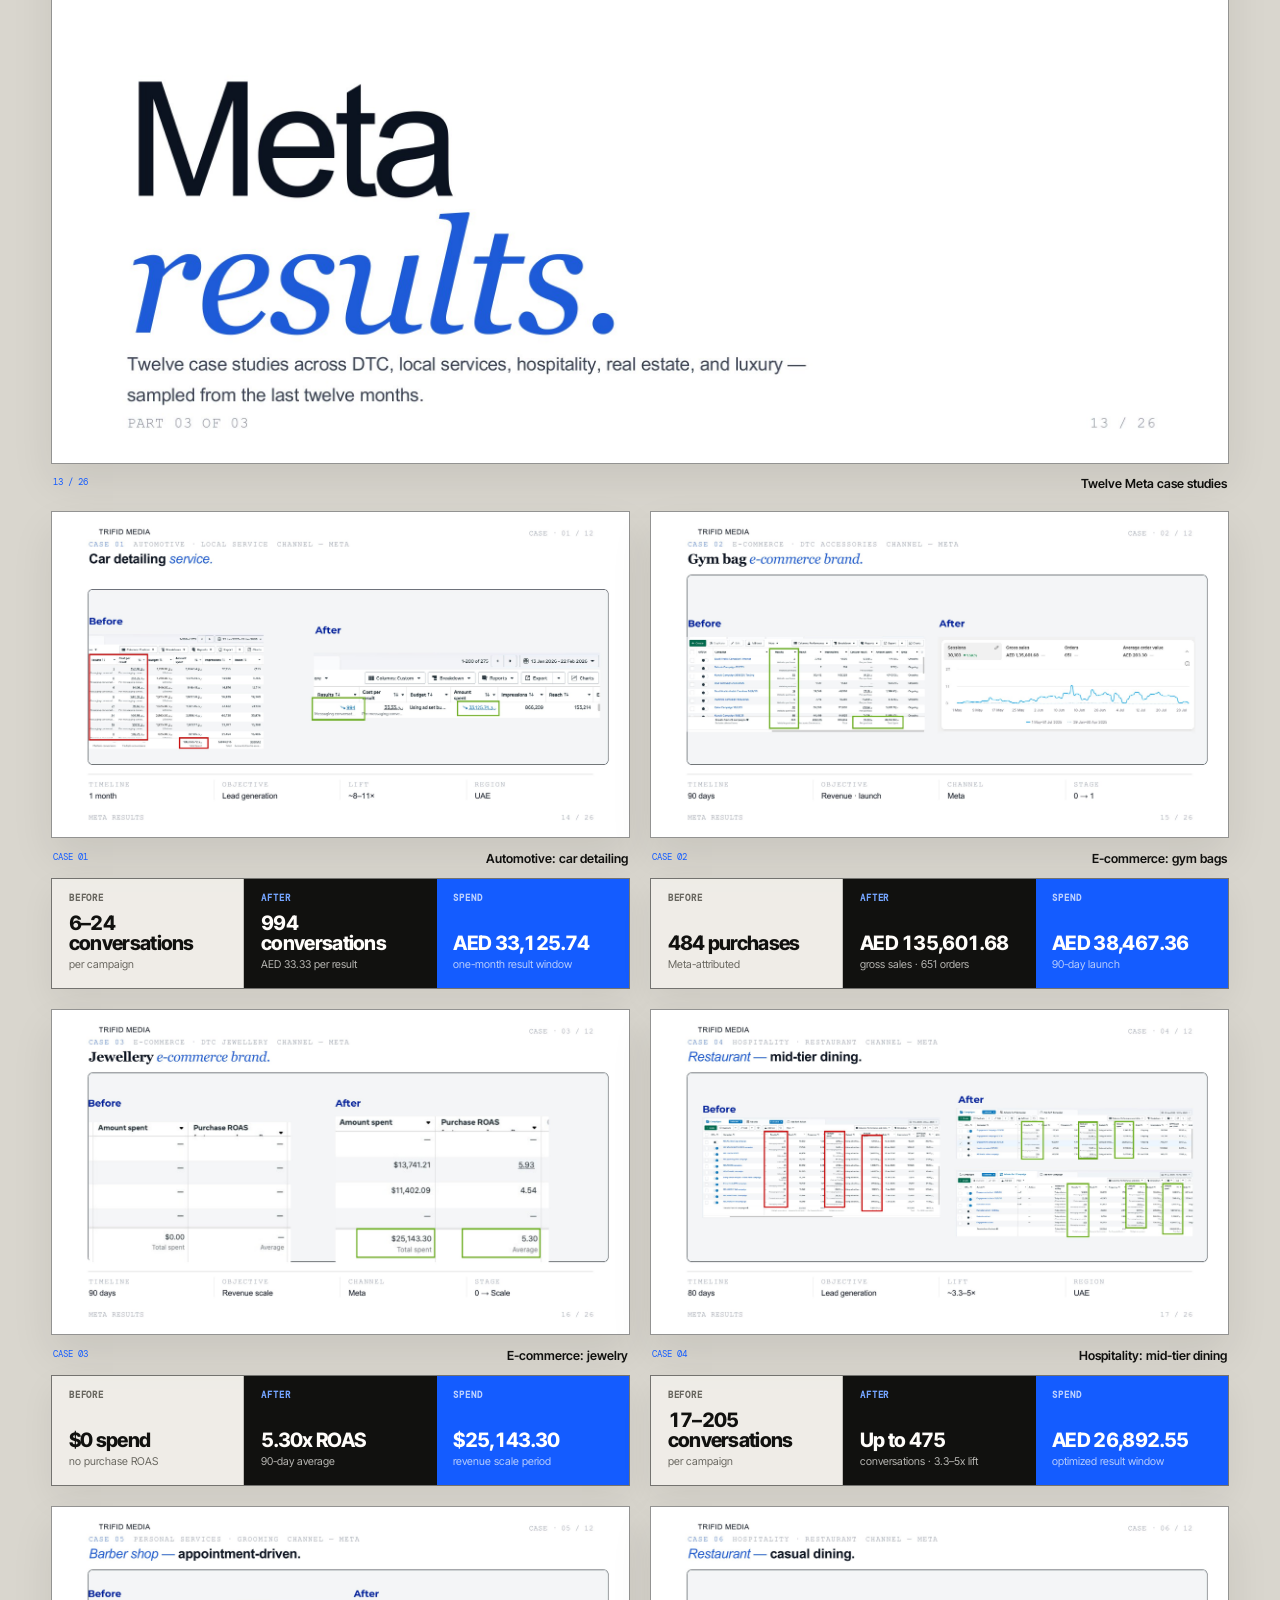
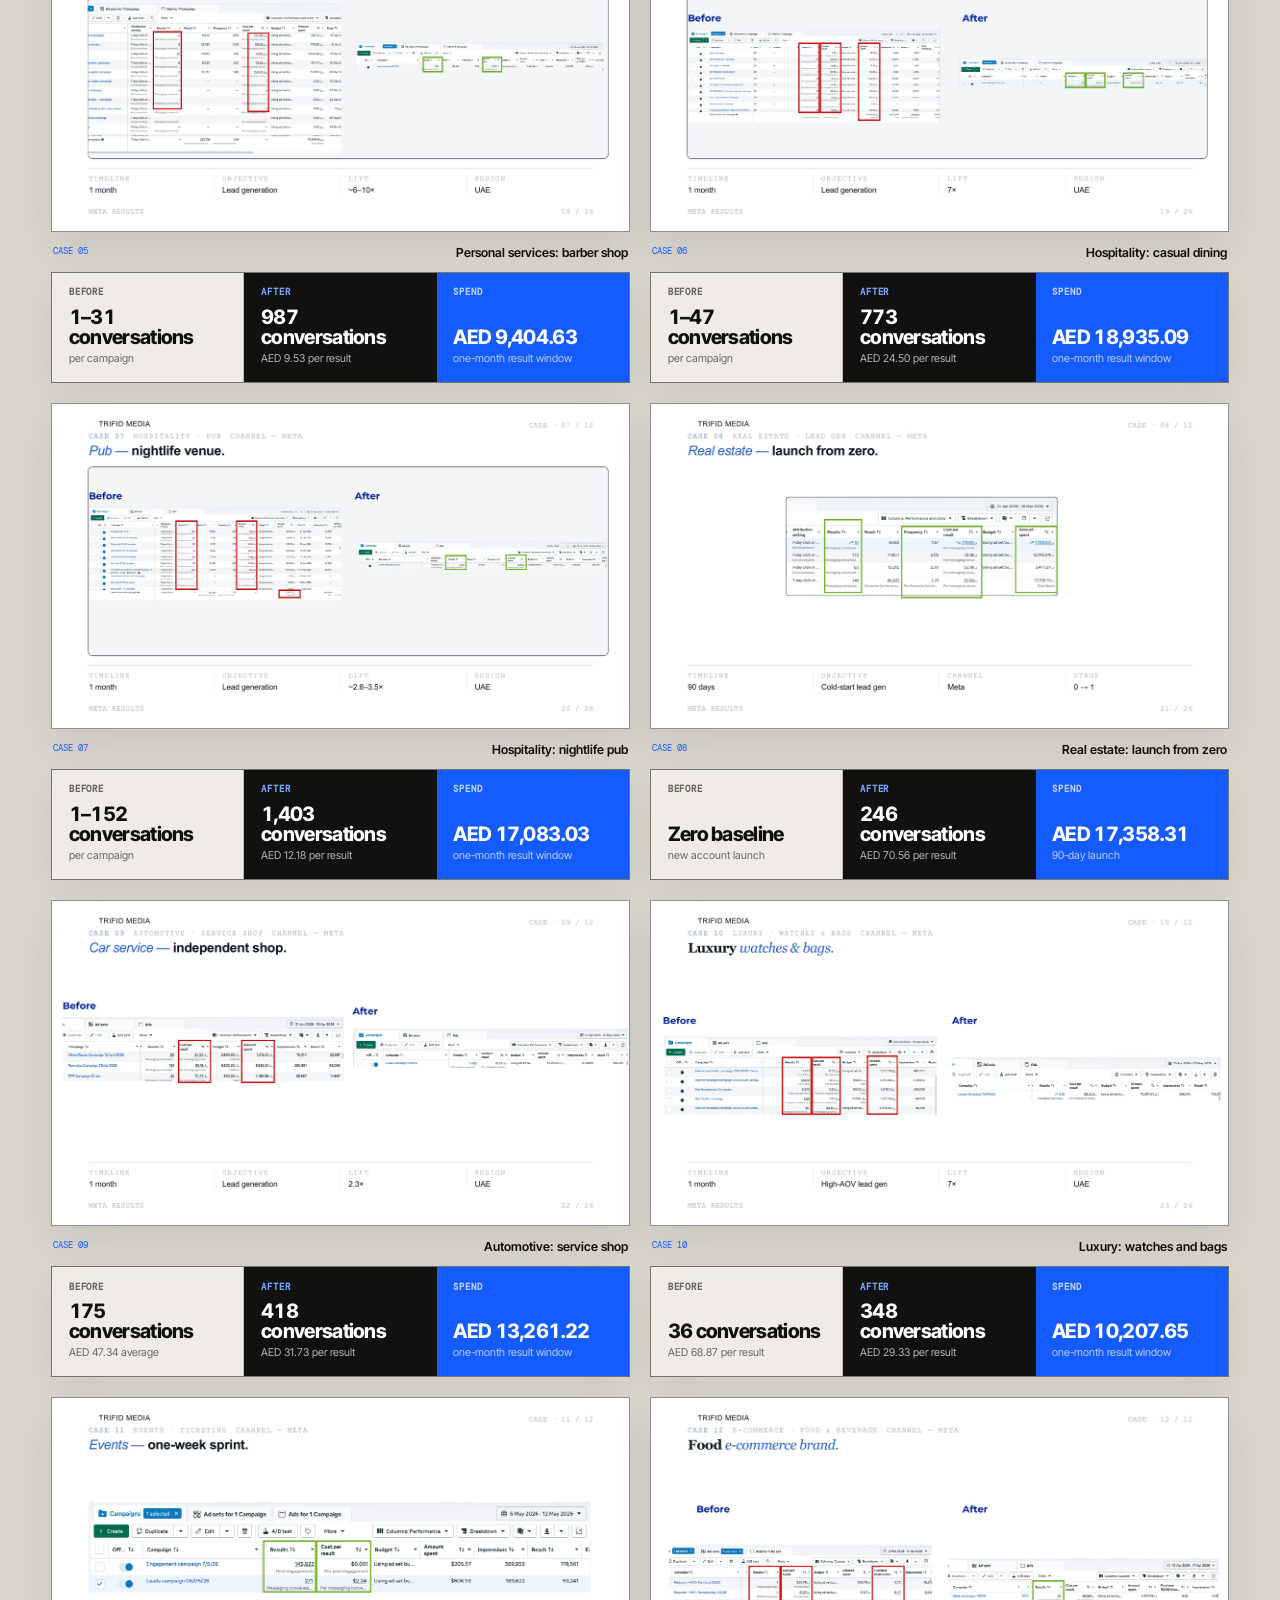
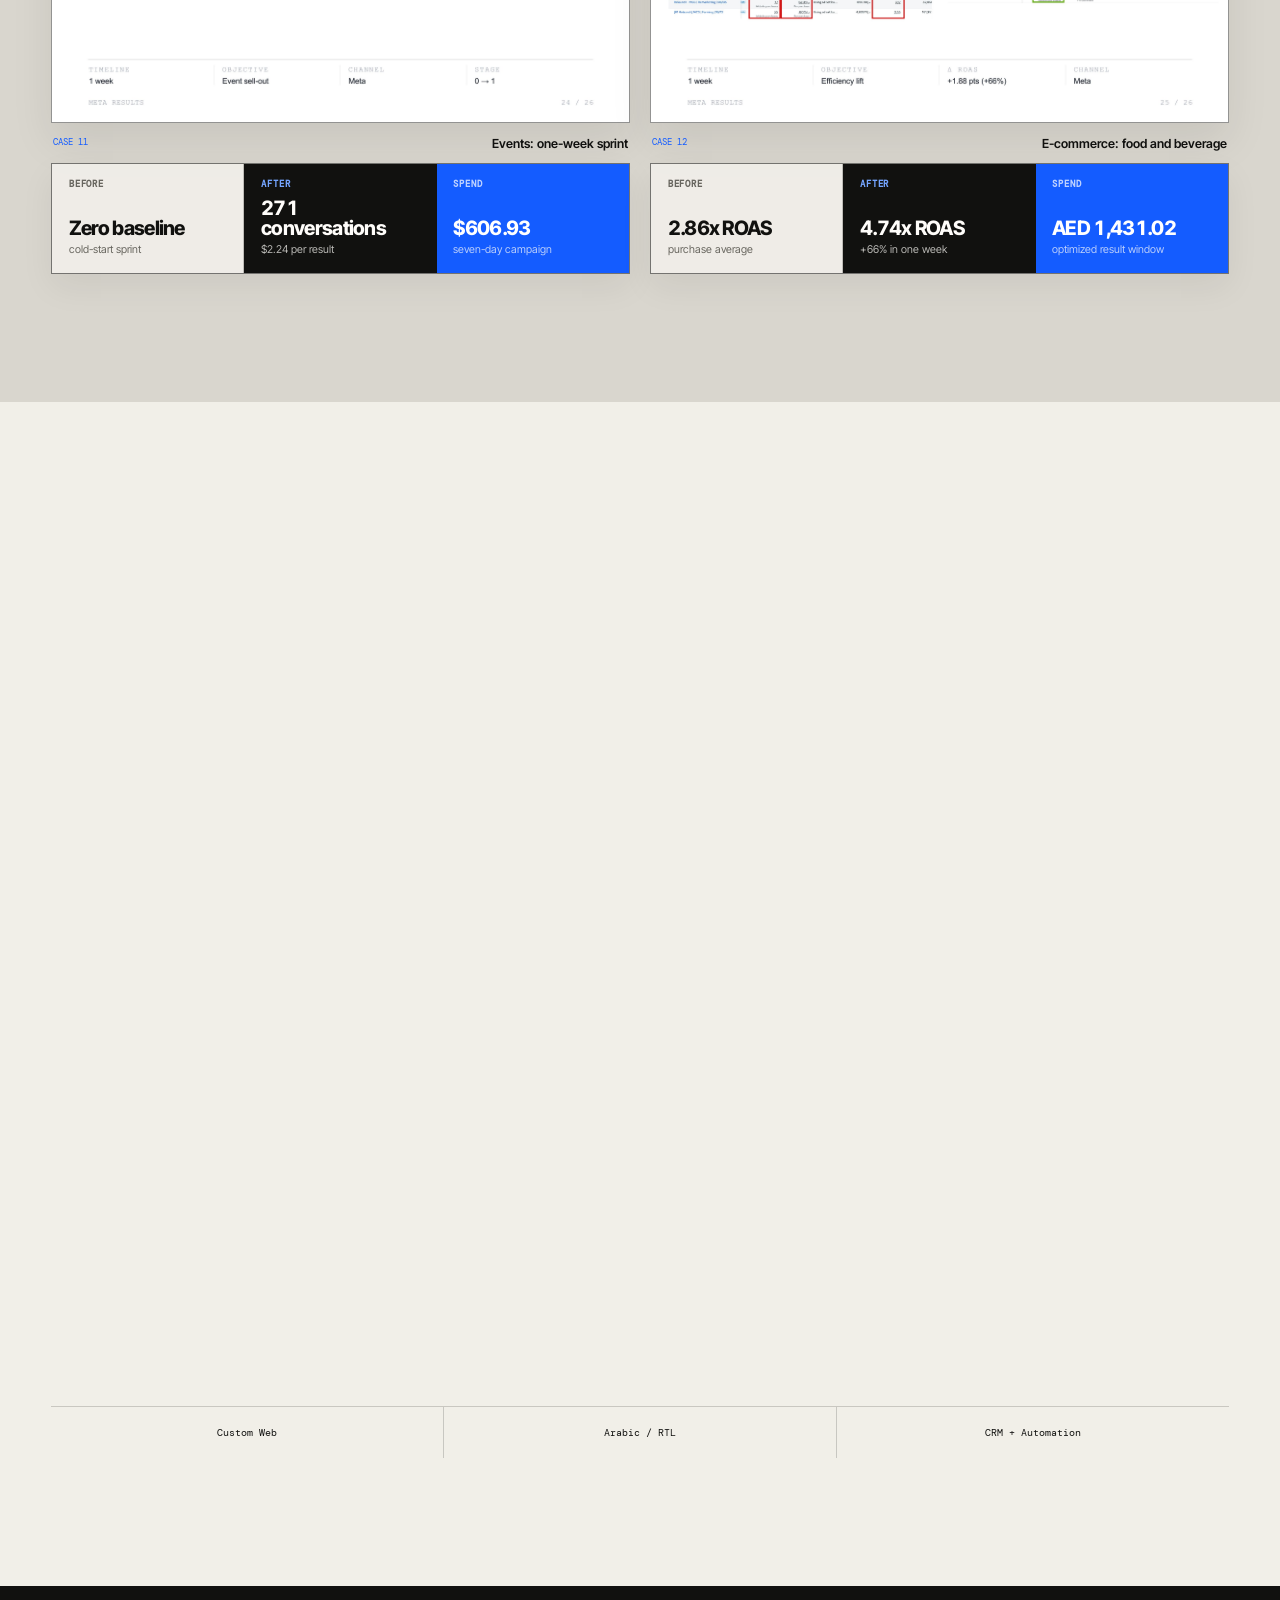
==== commit 6be24ea2: "Add before and after case study summaries" ====
--- a/index.html
+++ b/index.html
@@ -399,50 +399,110 @@
             <figure class="deck-page">
               <a href="assets/deck/page-14.jpg" target="_blank" rel="noopener"><img src="assets/deck/page-14.jpg" alt="Page 14: Car detailing Meta Ads account before and after screenshots" loading="lazy" decoding="async" /></a>
               <figcaption><span>CASE 01</span><strong>Automotive: car detailing</strong></figcaption>
+              <div class="deck-case-bio" aria-label="Car detailing before and after summary">
+                <div class="deck-case-bio__item deck-case-bio__item--before"><span>BEFORE</span><strong>6–24 conversations</strong><small>per campaign</small></div>
+                <div class="deck-case-bio__item deck-case-bio__item--after"><span>AFTER</span><strong>994 conversations</strong><small>AED 33.33 per result</small></div>
+                <div class="deck-case-bio__item deck-case-bio__item--spend"><span>SPEND</span><strong>AED 33,125.74</strong><small>one-month result window</small></div>
+              </div>
             </figure>
             <figure class="deck-page">
               <a href="assets/deck/page-15.jpg" target="_blank" rel="noopener"><img src="assets/deck/page-15.jpg" alt="Page 15: Gym bag e-commerce Meta Ads and Shopify account screenshots" loading="lazy" decoding="async" /></a>
               <figcaption><span>CASE 02</span><strong>E-commerce: gym bags</strong></figcaption>
+              <div class="deck-case-bio" aria-label="Gym bag e-commerce before and after summary">
+                <div class="deck-case-bio__item deck-case-bio__item--before"><span>BEFORE</span><strong>484 purchases</strong><small>Meta-attributed</small></div>
+                <div class="deck-case-bio__item deck-case-bio__item--after"><span>AFTER</span><strong>AED 135,601.68</strong><small>gross sales · 651 orders</small></div>
+                <div class="deck-case-bio__item deck-case-bio__item--spend"><span>SPEND</span><strong>AED 38,467.36</strong><small>90-day launch</small></div>
+              </div>
             </figure>
             <figure class="deck-page">
               <a href="assets/deck/page-16.jpg" target="_blank" rel="noopener"><img src="assets/deck/page-16.jpg" alt="Page 16: Jewelry e-commerce Meta Ads ROAS screenshots" loading="lazy" decoding="async" /></a>
               <figcaption><span>CASE 03</span><strong>E-commerce: jewelry</strong></figcaption>
+              <div class="deck-case-bio" aria-label="Jewelry e-commerce before and after summary">
+                <div class="deck-case-bio__item deck-case-bio__item--before"><span>BEFORE</span><strong>$0 spend</strong><small>no purchase ROAS</small></div>
+                <div class="deck-case-bio__item deck-case-bio__item--after"><span>AFTER</span><strong>5.30x ROAS</strong><small>90-day average</small></div>
+                <div class="deck-case-bio__item deck-case-bio__item--spend"><span>SPEND</span><strong>$25,143.30</strong><small>revenue scale period</small></div>
+              </div>
             </figure>
             <figure class="deck-page">
               <a href="assets/deck/page-17.jpg" target="_blank" rel="noopener"><img src="assets/deck/page-17.jpg" alt="Page 17: Mid-tier restaurant Meta Ads account before and after screenshots" loading="lazy" decoding="async" /></a>
               <figcaption><span>CASE 04</span><strong>Hospitality: mid-tier dining</strong></figcaption>
+              <div class="deck-case-bio" aria-label="Mid-tier restaurant before and after summary">
+                <div class="deck-case-bio__item deck-case-bio__item--before"><span>BEFORE</span><strong>17–205 conversations</strong><small>per campaign</small></div>
+                <div class="deck-case-bio__item deck-case-bio__item--after"><span>AFTER</span><strong>Up to 475</strong><small>conversations · 3.3–5x lift</small></div>
+                <div class="deck-case-bio__item deck-case-bio__item--spend"><span>SPEND</span><strong>AED 26,892.55</strong><small>optimized result window</small></div>
+              </div>
             </figure>
             <figure class="deck-page">
               <a href="assets/deck/page-18.jpg" target="_blank" rel="noopener"><img src="assets/deck/page-18.jpg" alt="Page 18: Barber shop Meta Ads account before and after screenshots" loading="lazy" decoding="async" /></a>
               <figcaption><span>CASE 05</span><strong>Personal services: barber shop</strong></figcaption>
+              <div class="deck-case-bio" aria-label="Barber shop before and after summary">
+                <div class="deck-case-bio__item deck-case-bio__item--before"><span>BEFORE</span><strong>1–31 conversations</strong><small>per campaign</small></div>
+                <div class="deck-case-bio__item deck-case-bio__item--after"><span>AFTER</span><strong>987 conversations</strong><small>AED 9.53 per result</small></div>
+                <div class="deck-case-bio__item deck-case-bio__item--spend"><span>SPEND</span><strong>AED 9,404.63</strong><small>one-month result window</small></div>
+              </div>
             </figure>
             <figure class="deck-page">
               <a href="assets/deck/page-19.jpg" target="_blank" rel="noopener"><img src="assets/deck/page-19.jpg" alt="Page 19: Casual dining Meta Ads account before and after screenshots" loading="lazy" decoding="async" /></a>
               <figcaption><span>CASE 06</span><strong>Hospitality: casual dining</strong></figcaption>
+              <div class="deck-case-bio" aria-label="Casual dining before and after summary">
+                <div class="deck-case-bio__item deck-case-bio__item--before"><span>BEFORE</span><strong>1–47 conversations</strong><small>per campaign</small></div>
+                <div class="deck-case-bio__item deck-case-bio__item--after"><span>AFTER</span><strong>773 conversations</strong><small>AED 24.50 per result</small></div>
+                <div class="deck-case-bio__item deck-case-bio__item--spend"><span>SPEND</span><strong>AED 18,935.09</strong><small>one-month result window</small></div>
+              </div>
             </figure>
             <figure class="deck-page">
               <a href="assets/deck/page-20.jpg" target="_blank" rel="noopener"><img src="assets/deck/page-20.jpg" alt="Page 20: Nightlife pub Meta Ads account before and after screenshots" loading="lazy" decoding="async" /></a>
               <figcaption><span>CASE 07</span><strong>Hospitality: nightlife pub</strong></figcaption>
+              <div class="deck-case-bio" aria-label="Nightlife pub before and after summary">
+                <div class="deck-case-bio__item deck-case-bio__item--before"><span>BEFORE</span><strong>1–152 conversations</strong><small>per campaign</small></div>
+                <div class="deck-case-bio__item deck-case-bio__item--after"><span>AFTER</span><strong>1,403 conversations</strong><small>AED 12.18 per result</small></div>
+                <div class="deck-case-bio__item deck-case-bio__item--spend"><span>SPEND</span><strong>AED 17,083.03</strong><small>one-month result window</small></div>
+              </div>
             </figure>
             <figure class="deck-page">
               <a href="assets/deck/page-21.jpg" target="_blank" rel="noopener"><img src="assets/deck/page-21.jpg" alt="Page 21: Real estate Meta lead-generation account screenshot" loading="lazy" decoding="async" /></a>
               <figcaption><span>CASE 08</span><strong>Real estate: launch from zero</strong></figcaption>
+              <div class="deck-case-bio" aria-label="Real estate launch before and after summary">
+                <div class="deck-case-bio__item deck-case-bio__item--before"><span>BEFORE</span><strong>Zero baseline</strong><small>new account launch</small></div>
+                <div class="deck-case-bio__item deck-case-bio__item--after"><span>AFTER</span><strong>246 conversations</strong><small>AED 70.56 per result</small></div>
+                <div class="deck-case-bio__item deck-case-bio__item--spend"><span>SPEND</span><strong>AED 17,358.31</strong><small>90-day launch</small></div>
+              </div>
             </figure>
             <figure class="deck-page">
               <a href="assets/deck/page-22.jpg" target="_blank" rel="noopener"><img src="assets/deck/page-22.jpg" alt="Page 22: Independent car service Meta Ads account before and after screenshots" loading="lazy" decoding="async" /></a>
               <figcaption><span>CASE 09</span><strong>Automotive: service shop</strong></figcaption>
+              <div class="deck-case-bio" aria-label="Independent car service before and after summary">
+                <div class="deck-case-bio__item deck-case-bio__item--before"><span>BEFORE</span><strong>175 conversations</strong><small>AED 47.34 average</small></div>
+                <div class="deck-case-bio__item deck-case-bio__item--after"><span>AFTER</span><strong>418 conversations</strong><small>AED 31.73 per result</small></div>
+                <div class="deck-case-bio__item deck-case-bio__item--spend"><span>SPEND</span><strong>AED 13,261.22</strong><small>one-month result window</small></div>
+              </div>
             </figure>
             <figure class="deck-page">
               <a href="assets/deck/page-23.jpg" target="_blank" rel="noopener"><img src="assets/deck/page-23.jpg" alt="Page 23: Luxury watches and bags Meta Ads account before and after screenshots" loading="lazy" decoding="async" /></a>
               <figcaption><span>CASE 10</span><strong>Luxury: watches and bags</strong></figcaption>
+              <div class="deck-case-bio" aria-label="Luxury watches and bags before and after summary">
+                <div class="deck-case-bio__item deck-case-bio__item--before"><span>BEFORE</span><strong>36 conversations</strong><small>AED 68.87 per result</small></div>
+                <div class="deck-case-bio__item deck-case-bio__item--after"><span>AFTER</span><strong>348 conversations</strong><small>AED 29.33 per result</small></div>
+                <div class="deck-case-bio__item deck-case-bio__item--spend"><span>SPEND</span><strong>AED 10,207.65</strong><small>one-month result window</small></div>
+              </div>
             </figure>
             <figure class="deck-page">
               <a href="assets/deck/page-24.jpg" target="_blank" rel="noopener"><img src="assets/deck/page-24.jpg" alt="Page 24: Events ticketing Meta Ads account screenshot" loading="lazy" decoding="async" /></a>
               <figcaption><span>CASE 11</span><strong>Events: one-week sprint</strong></figcaption>
+              <div class="deck-case-bio" aria-label="Event campaign before and after summary">
+                <div class="deck-case-bio__item deck-case-bio__item--before"><span>BEFORE</span><strong>Zero baseline</strong><small>cold-start sprint</small></div>
+                <div class="deck-case-bio__item deck-case-bio__item--after"><span>AFTER</span><strong>271 conversations</strong><small>$2.24 per result</small></div>
+                <div class="deck-case-bio__item deck-case-bio__item--spend"><span>SPEND</span><strong>$606.93</strong><small>seven-day campaign</small></div>
+              </div>
             </figure>
             <figure class="deck-page">
               <a href="assets/deck/page-25.jpg" target="_blank" rel="noopener"><img src="assets/deck/page-25.jpg" alt="Page 25: Food e-commerce Meta Ads ROAS before and after screenshots" loading="lazy" decoding="async" /></a>
               <figcaption><span>CASE 12</span><strong>E-commerce: food and beverage</strong></figcaption>
+              <div class="deck-case-bio" aria-label="Food e-commerce before and after summary">
+                <div class="deck-case-bio__item deck-case-bio__item--before"><span>BEFORE</span><strong>2.86x ROAS</strong><small>purchase average</small></div>
+                <div class="deck-case-bio__item deck-case-bio__item--after"><span>AFTER</span><strong>4.74x ROAS</strong><small>+66% in one week</small></div>
+                <div class="deck-case-bio__item deck-case-bio__item--spend"><span>SPEND</span><strong>AED 1,431.02</strong><small>optimized result window</small></div>
+              </div>
             </figure>
           </div>
         </div>
--- a/styles.css
+++ b/styles.css
@@ -1347,6 +1347,78 @@
   font-size: .78rem;
   font-weight: 600;
   text-align: right;
+}
+
+.deck-case-bio {
+  margin-top: .75rem;
+  display: grid;
+  grid-template-columns: repeat(3, minmax(0, 1fr));
+  overflow: hidden;
+  border: 1px solid rgba(17, 17, 15, .55);
+  background: rgba(255, 253, 250, .58);
+  box-shadow: 0 .8rem 2rem rgba(17, 17, 15, .06);
+}
+
+.deck-case-bio__item {
+  min-width: 0;
+  min-height: 6.8rem;
+  padding: .85rem clamp(.75rem, 1.3vw, 1.15rem) 1rem;
+  display: flex;
+  flex-direction: column;
+  justify-content: flex-end;
+  gap: .28rem;
+  border-inline-end: 1px solid rgba(17, 17, 15, .22);
+}
+
+.deck-case-bio__item:last-child {
+  border-inline-end: 0;
+}
+
+.deck-case-bio__item span {
+  margin-bottom: auto;
+  color: var(--muted);
+  font-family: var(--font-mono);
+  font-size: .55rem;
+  font-weight: 600;
+  letter-spacing: .1em;
+  text-transform: uppercase;
+}
+
+.deck-case-bio__item strong {
+  font-size: clamp(1.05rem, 1.55vw, 1.45rem);
+  font-variant-numeric: tabular-nums;
+  font-weight: 750;
+  letter-spacing: -.035em;
+  line-height: 1;
+}
+
+.deck-case-bio__item small {
+  color: var(--muted);
+  font-size: .67rem;
+  line-height: 1.25;
+}
+
+.deck-case-bio__item--after {
+  background: var(--ink);
+  color: var(--white);
+}
+
+.deck-case-bio__item--after span {
+  color: var(--acid-2);
+}
+
+.deck-case-bio__item--after small,
+.deck-case-bio__item--spend small {
+  color: rgba(255, 253, 250, .7);
+}
+
+.deck-case-bio__item--spend {
+  background: var(--acid);
+  color: white;
+}
+
+.deck-case-bio__item--spend span {
+  color: rgba(255, 255, 255, .72);
 }
 
 .spend-shift {
@@ -2763,6 +2835,14 @@
   .deck-group__head h3 { grid-column: 1 / -1; grid-row: 2; }
   .deck-gallery { grid-template-columns: 1fr; }
   .deck-page--wide { grid-column: auto; }
+  .deck-case-bio { grid-template-columns: repeat(2, minmax(0, 1fr)); }
+  .deck-case-bio__item { min-height: 6.25rem; }
+  .deck-case-bio__item--after { border-inline-end: 0; }
+  .deck-case-bio__item--spend {
+    grid-column: 1 / -1;
+    min-height: 5.5rem;
+    border-top: 1px solid rgba(255, 255, 255, .34);
+  }
   .site-cases { grid-template-columns: 1fr; gap: 4rem; }
   .site-case--wide { grid-column: auto; }
   .browser-frame--portrait .site-preview,
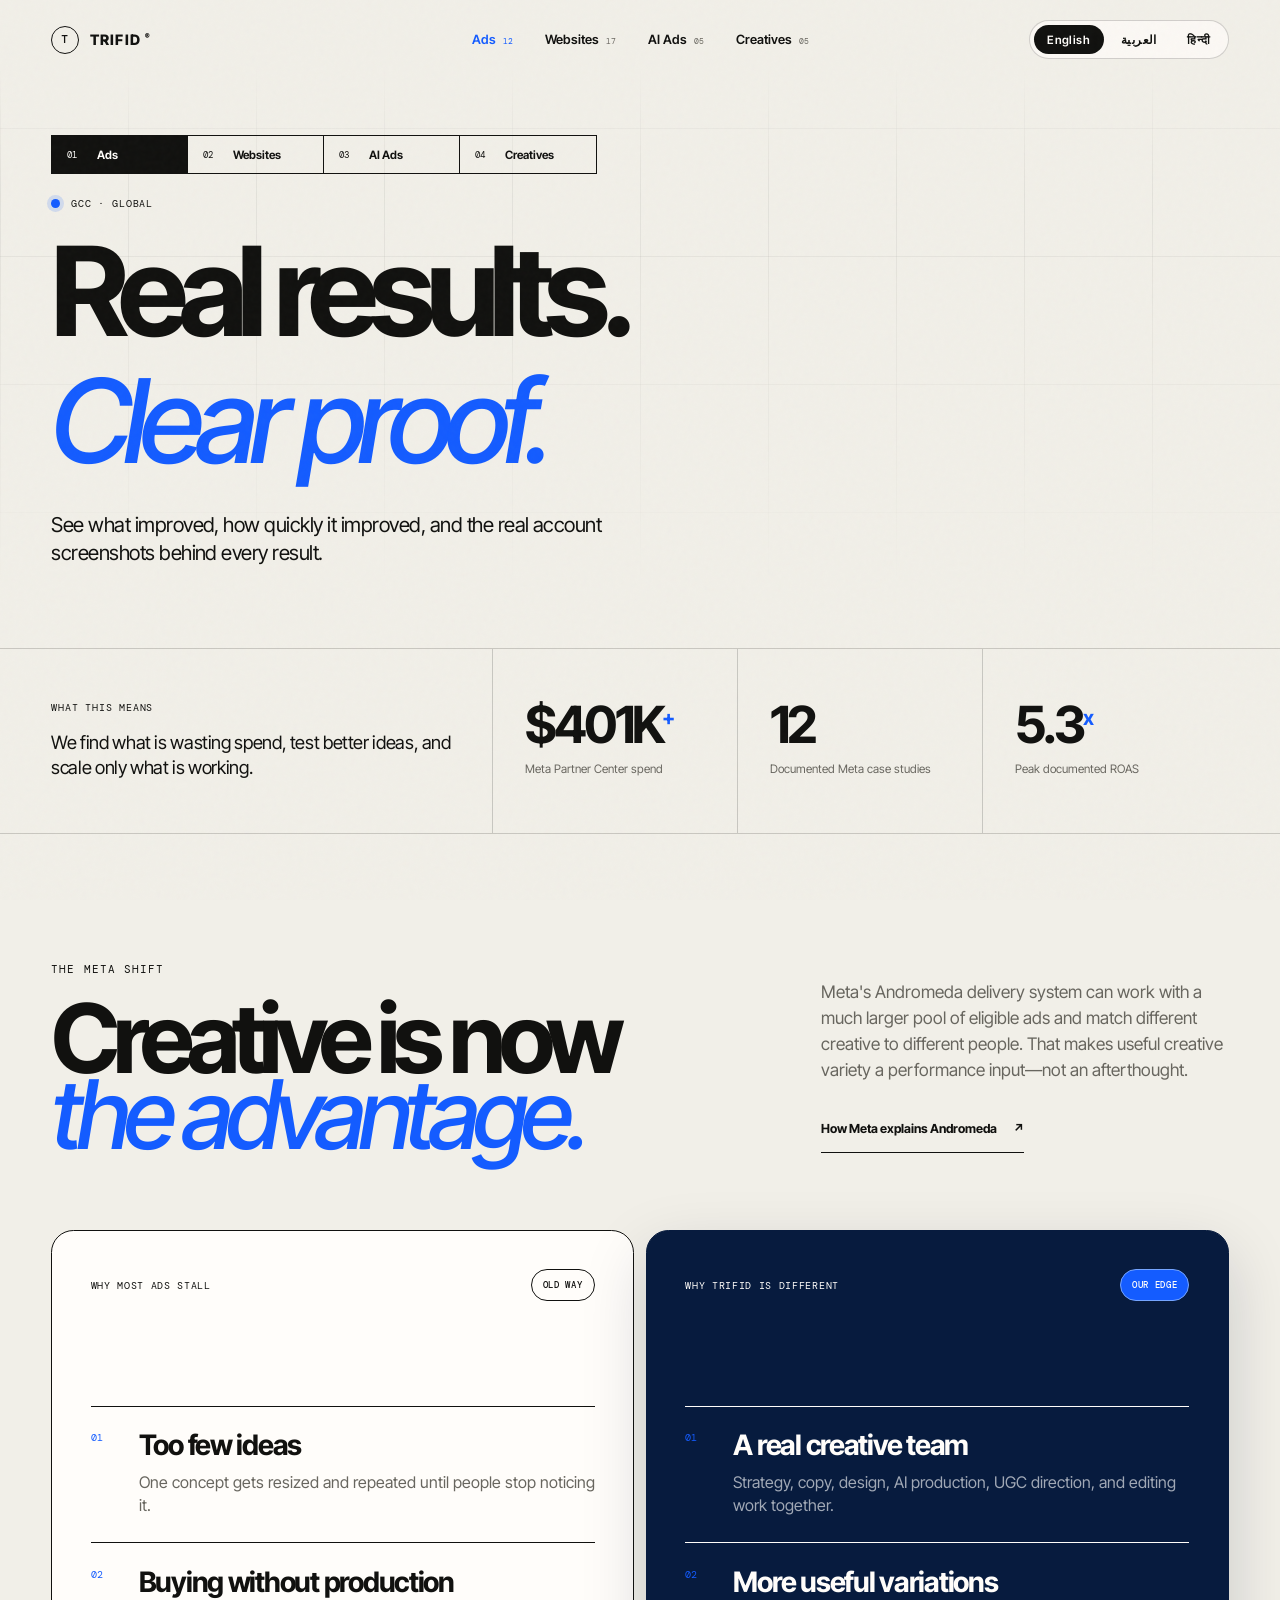
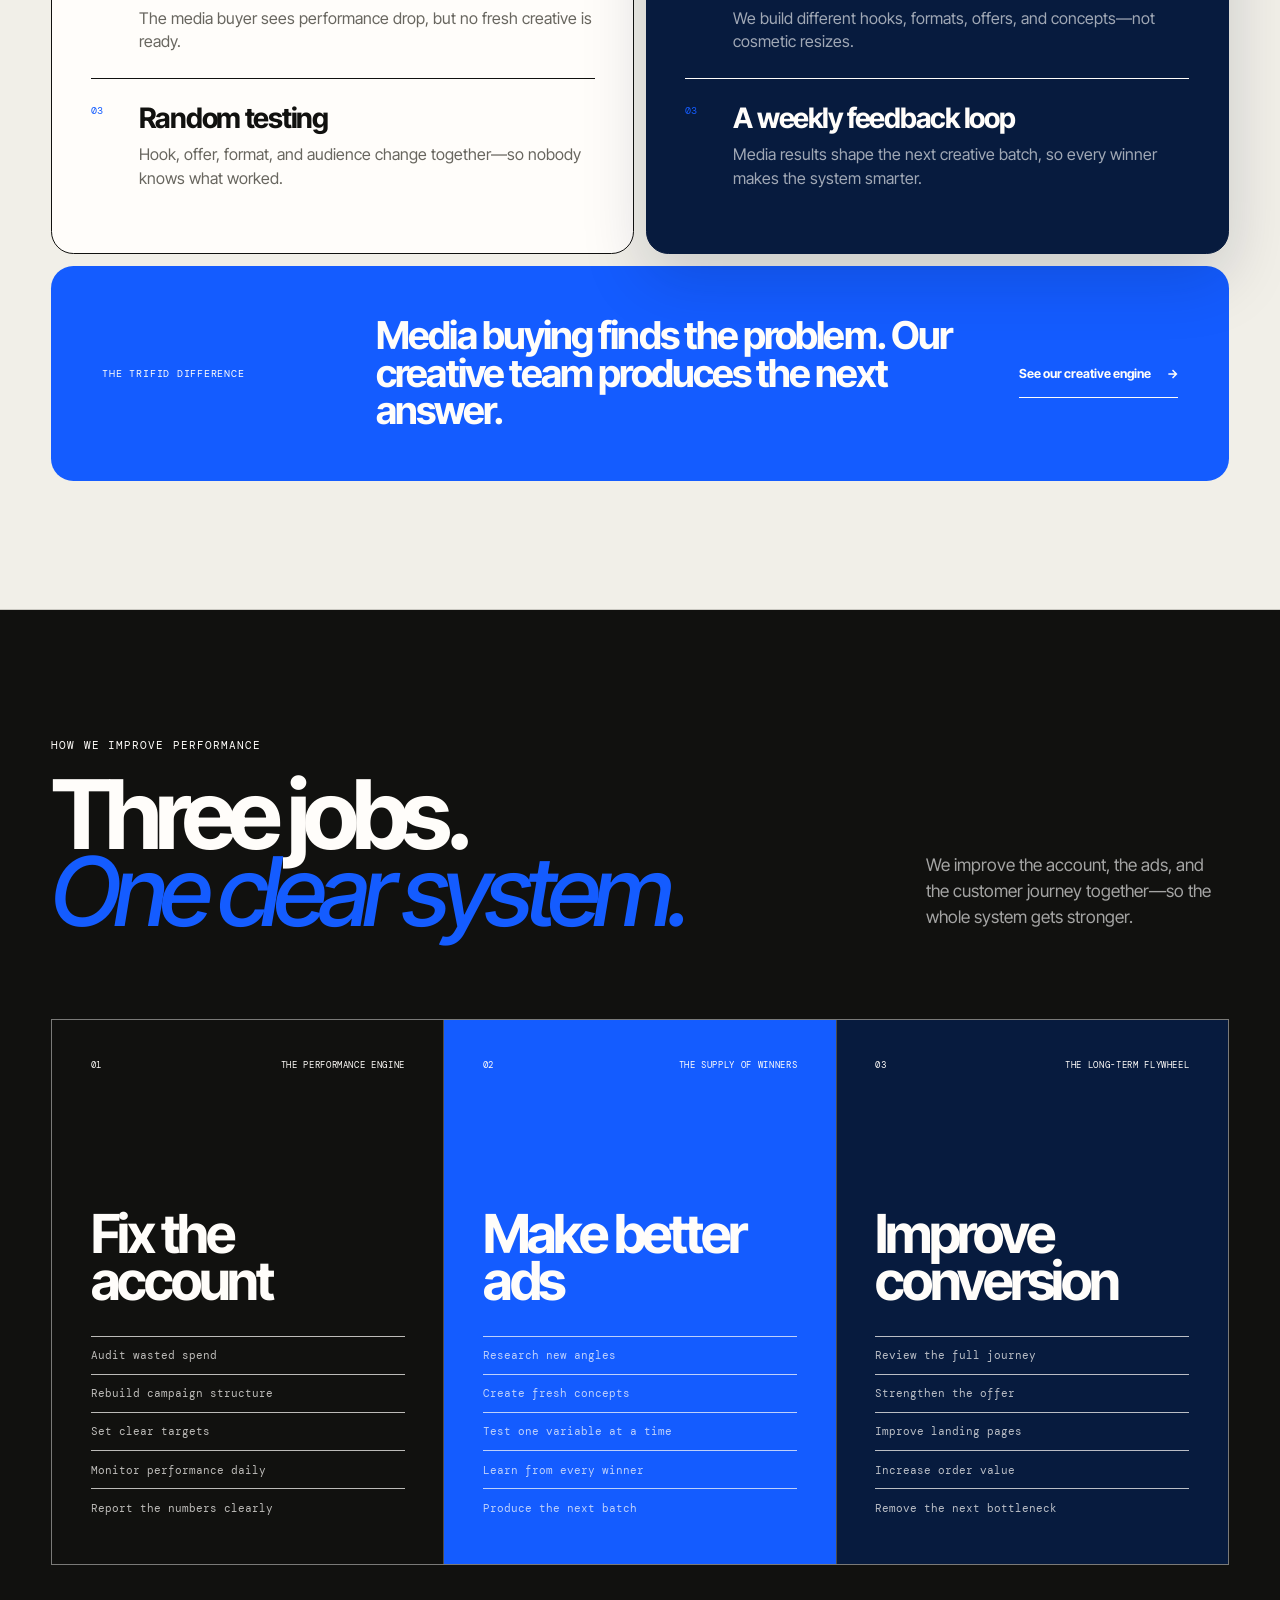
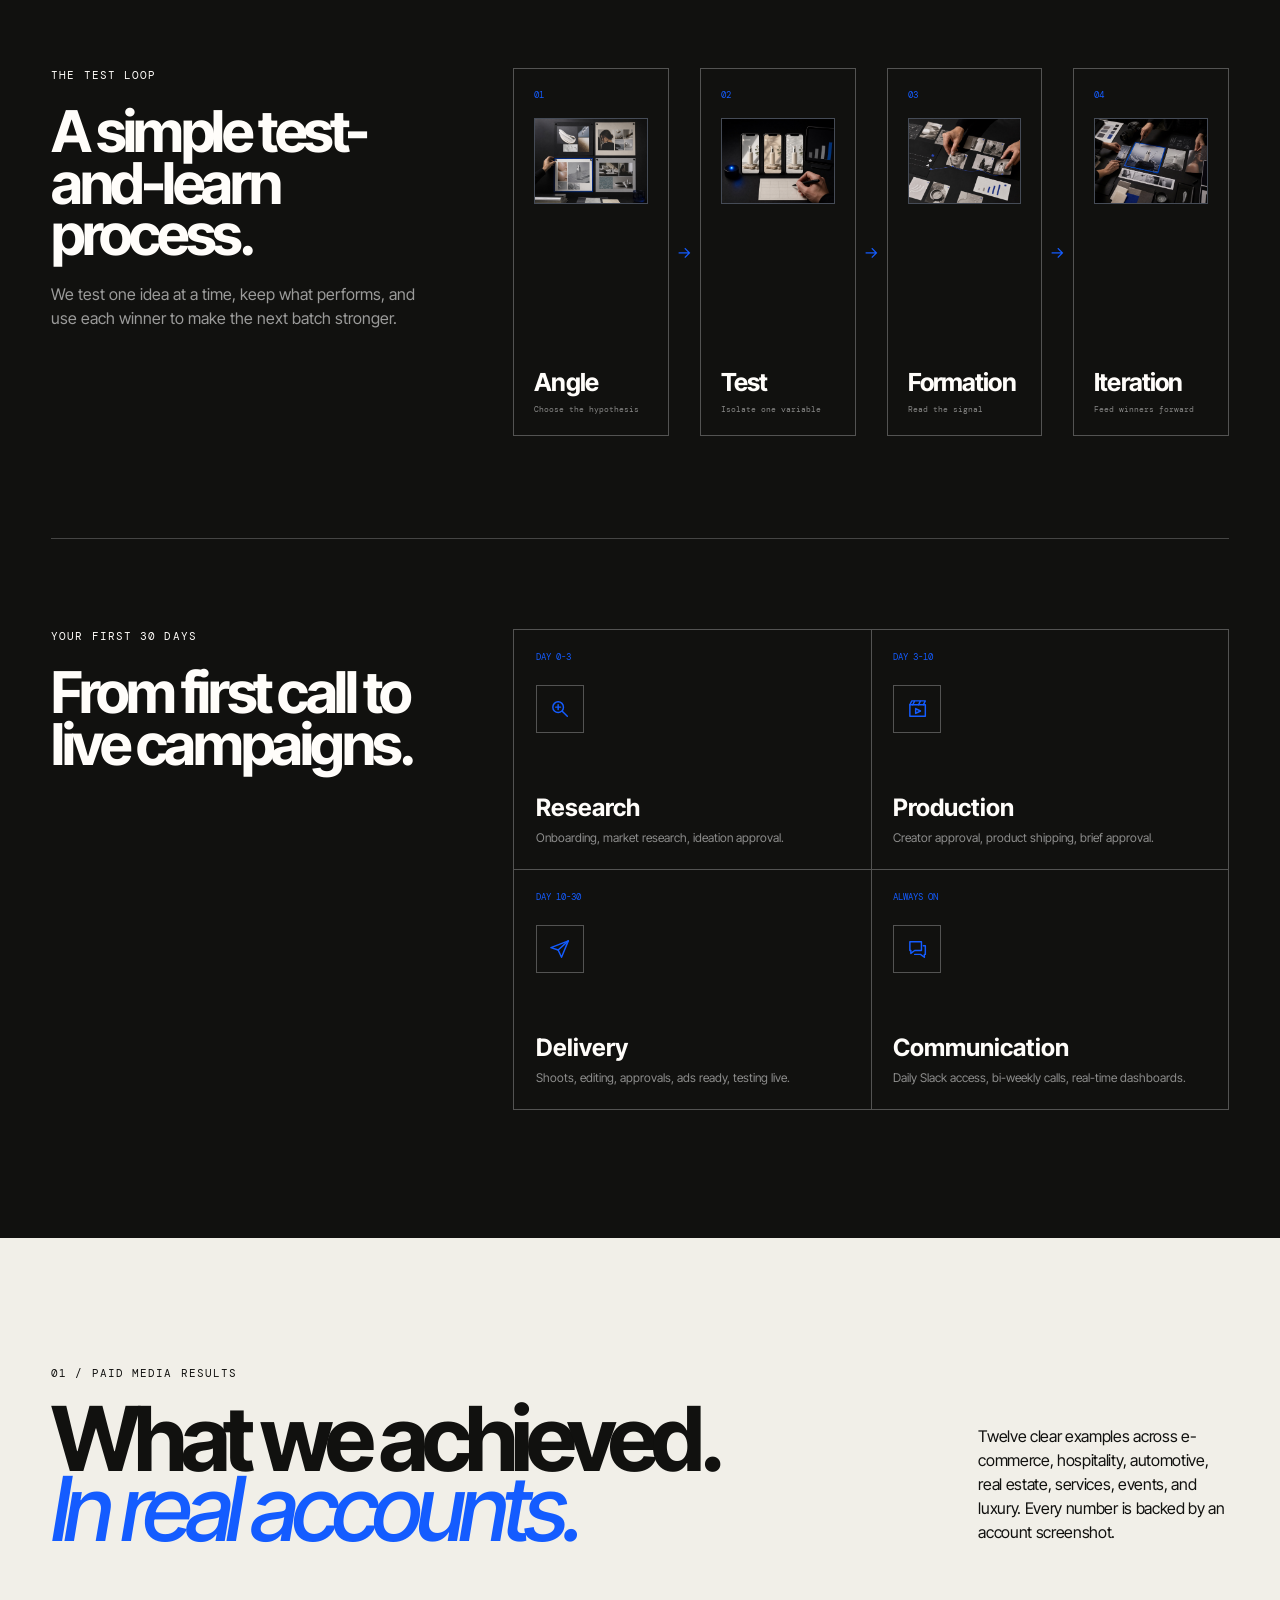
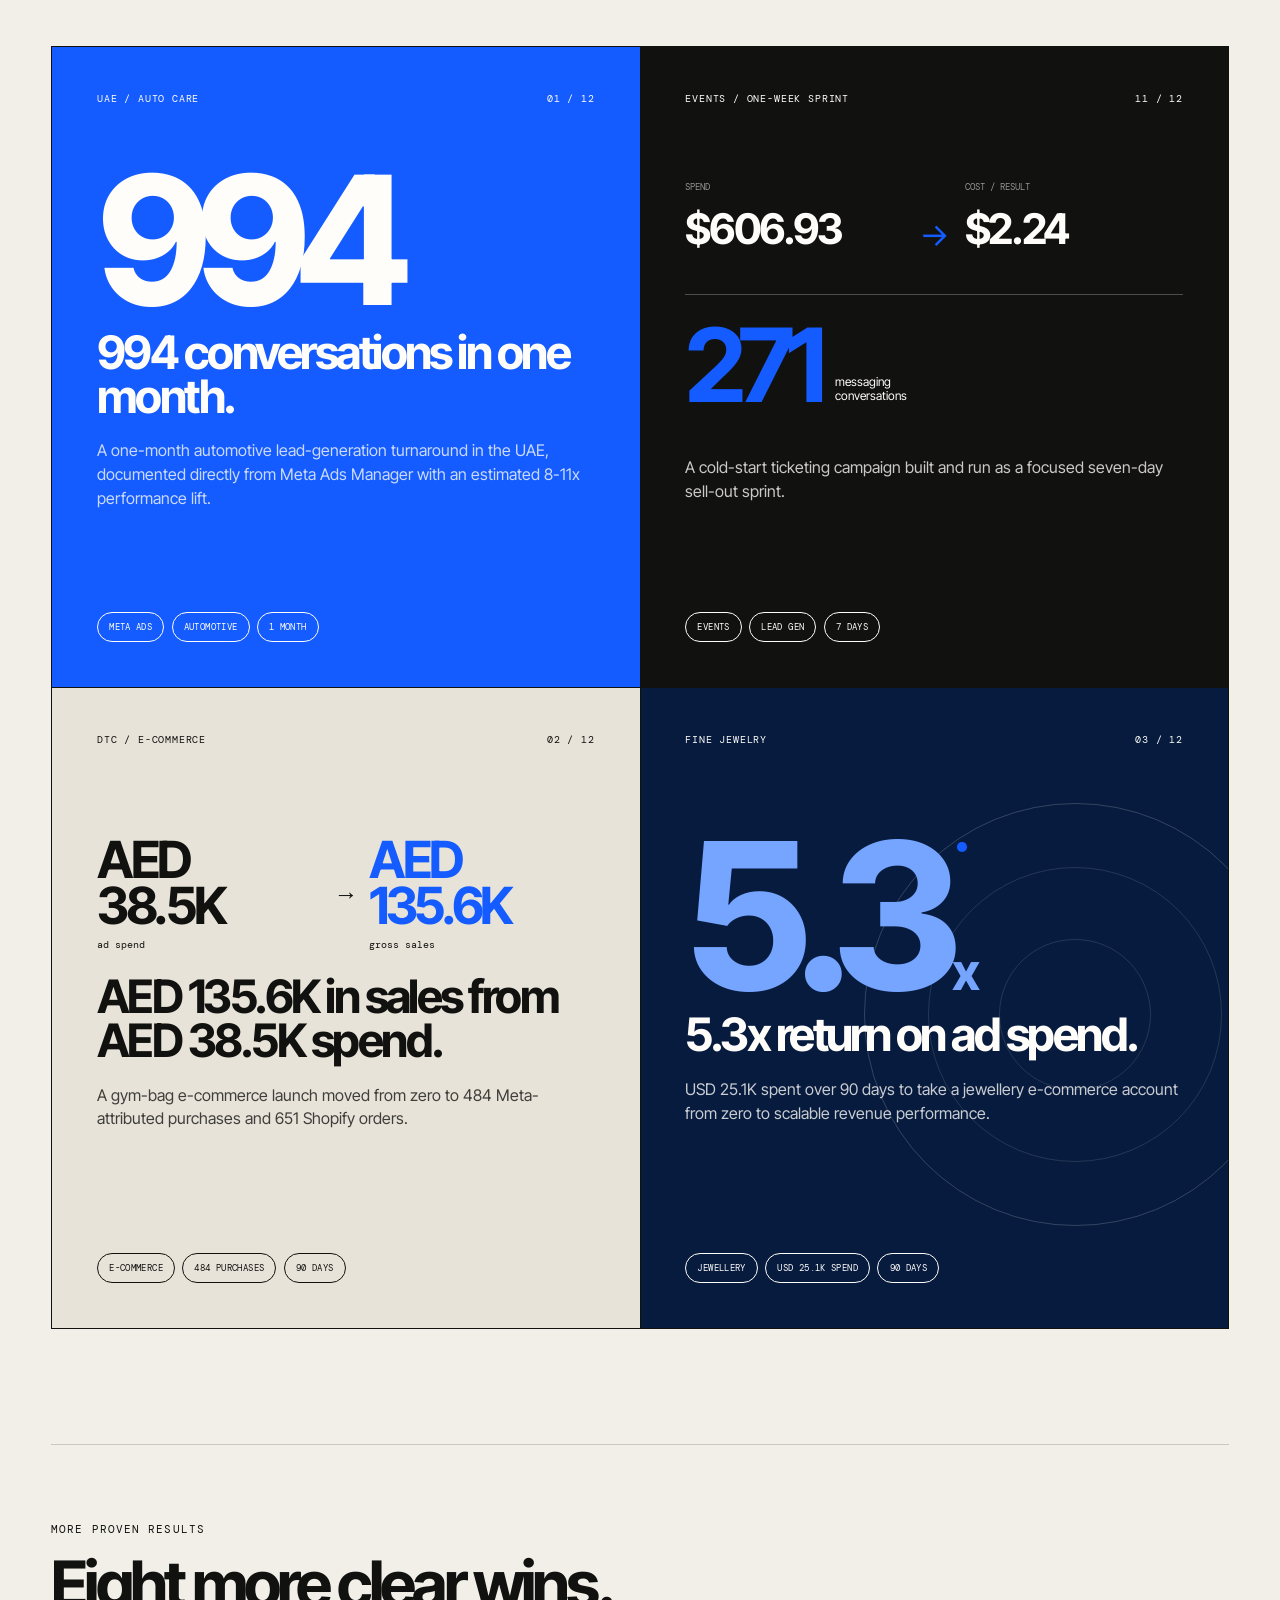
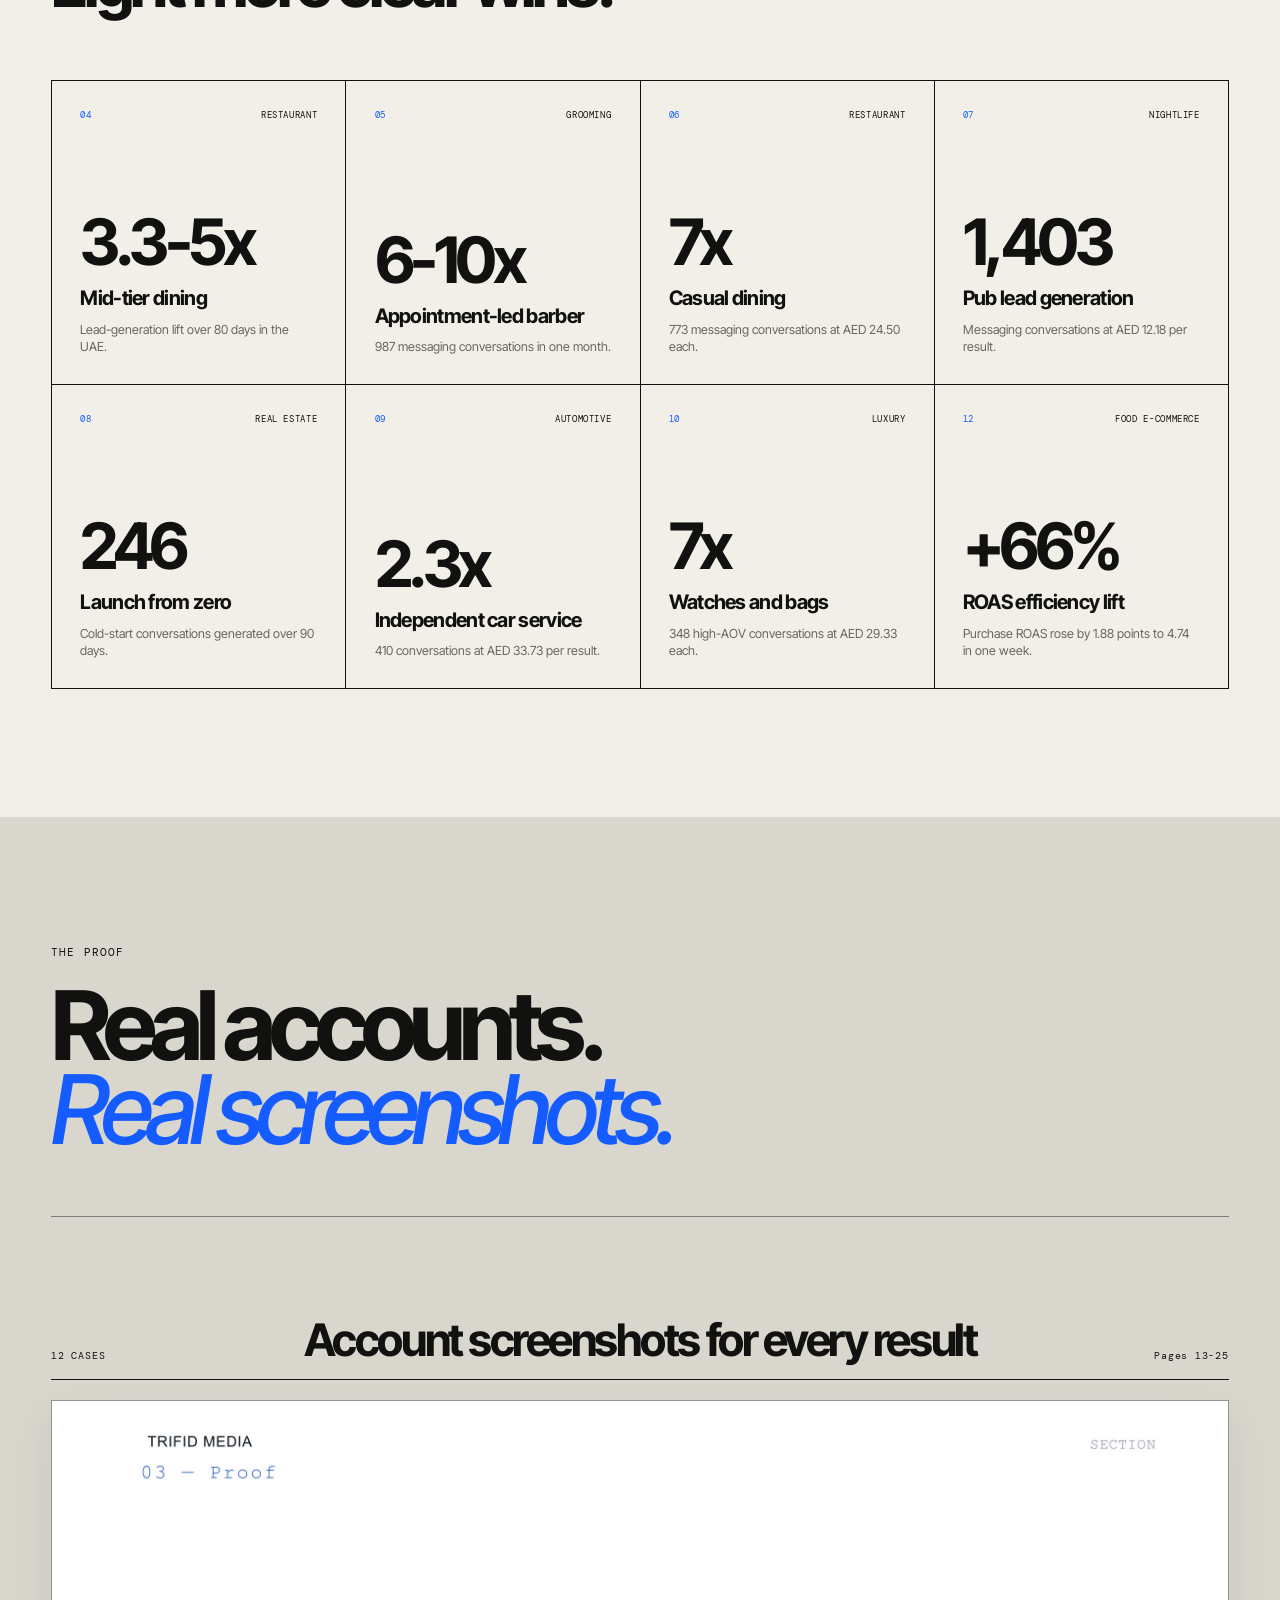
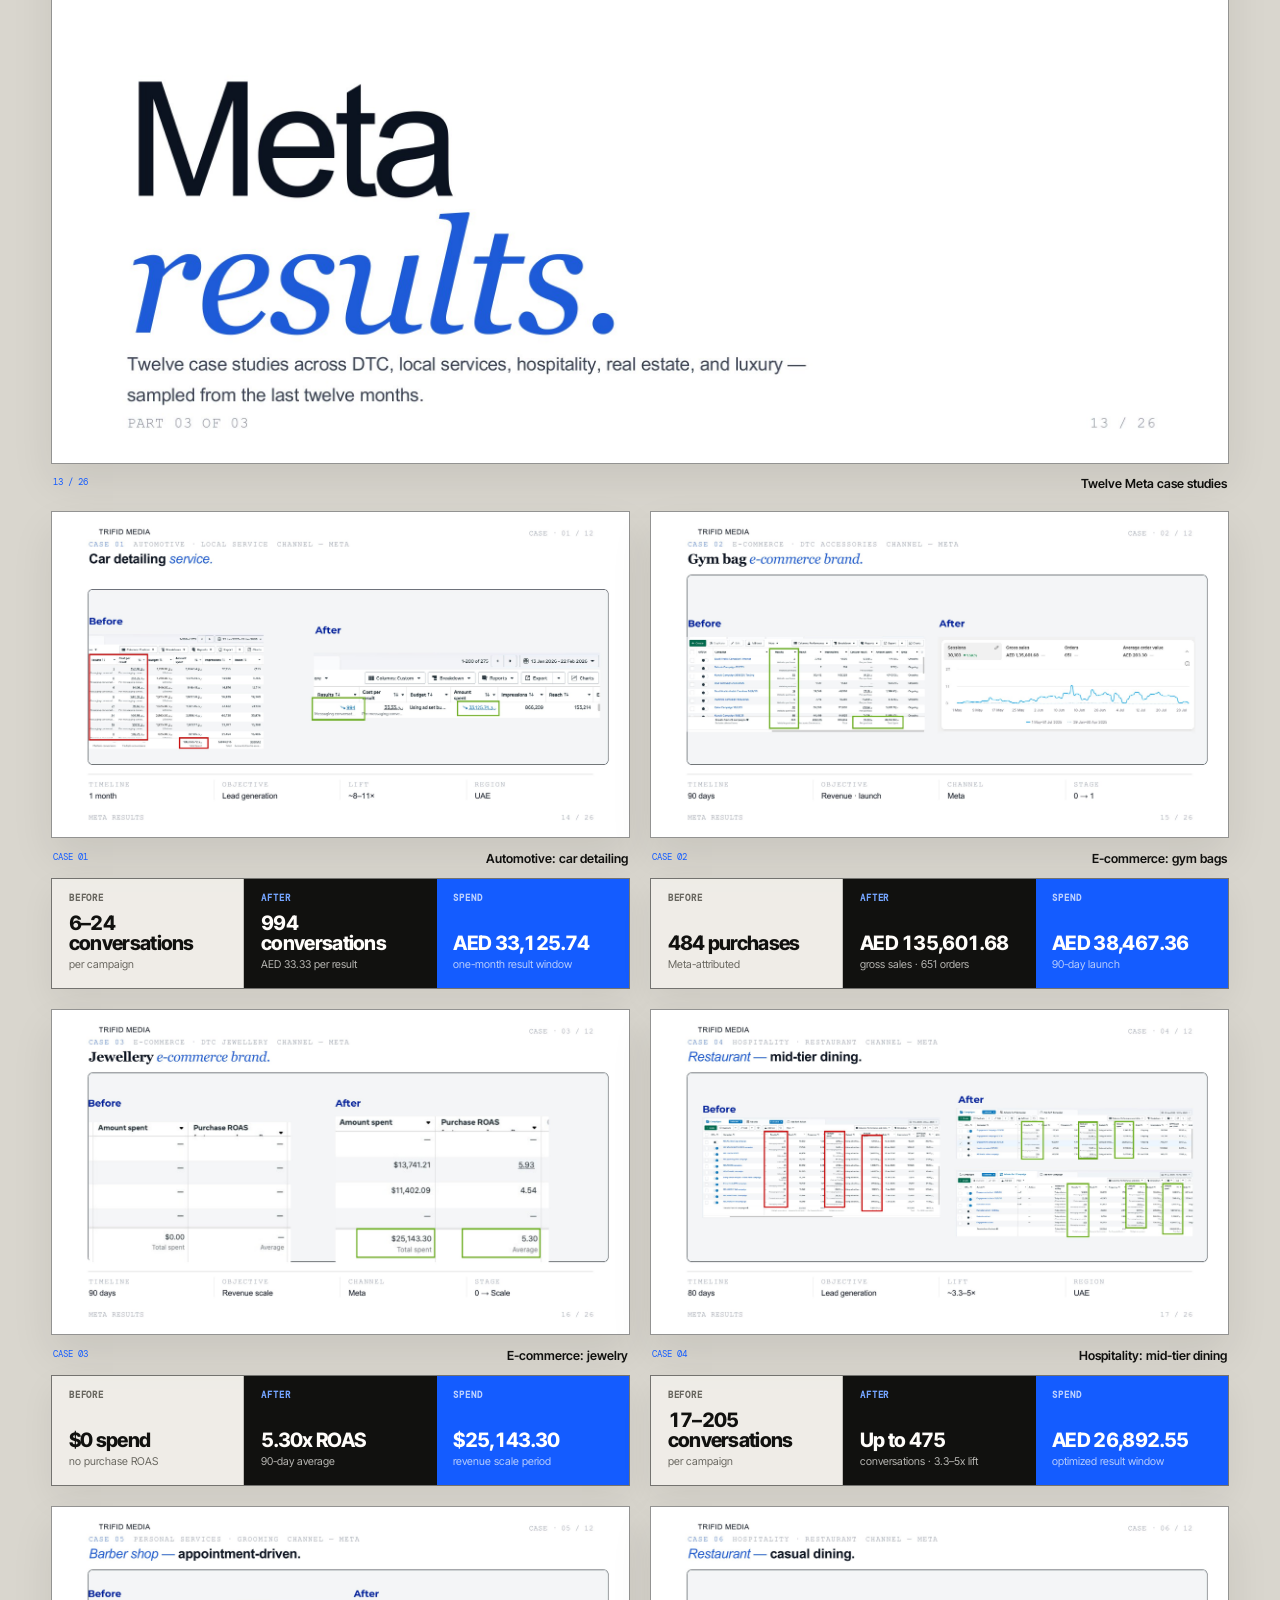
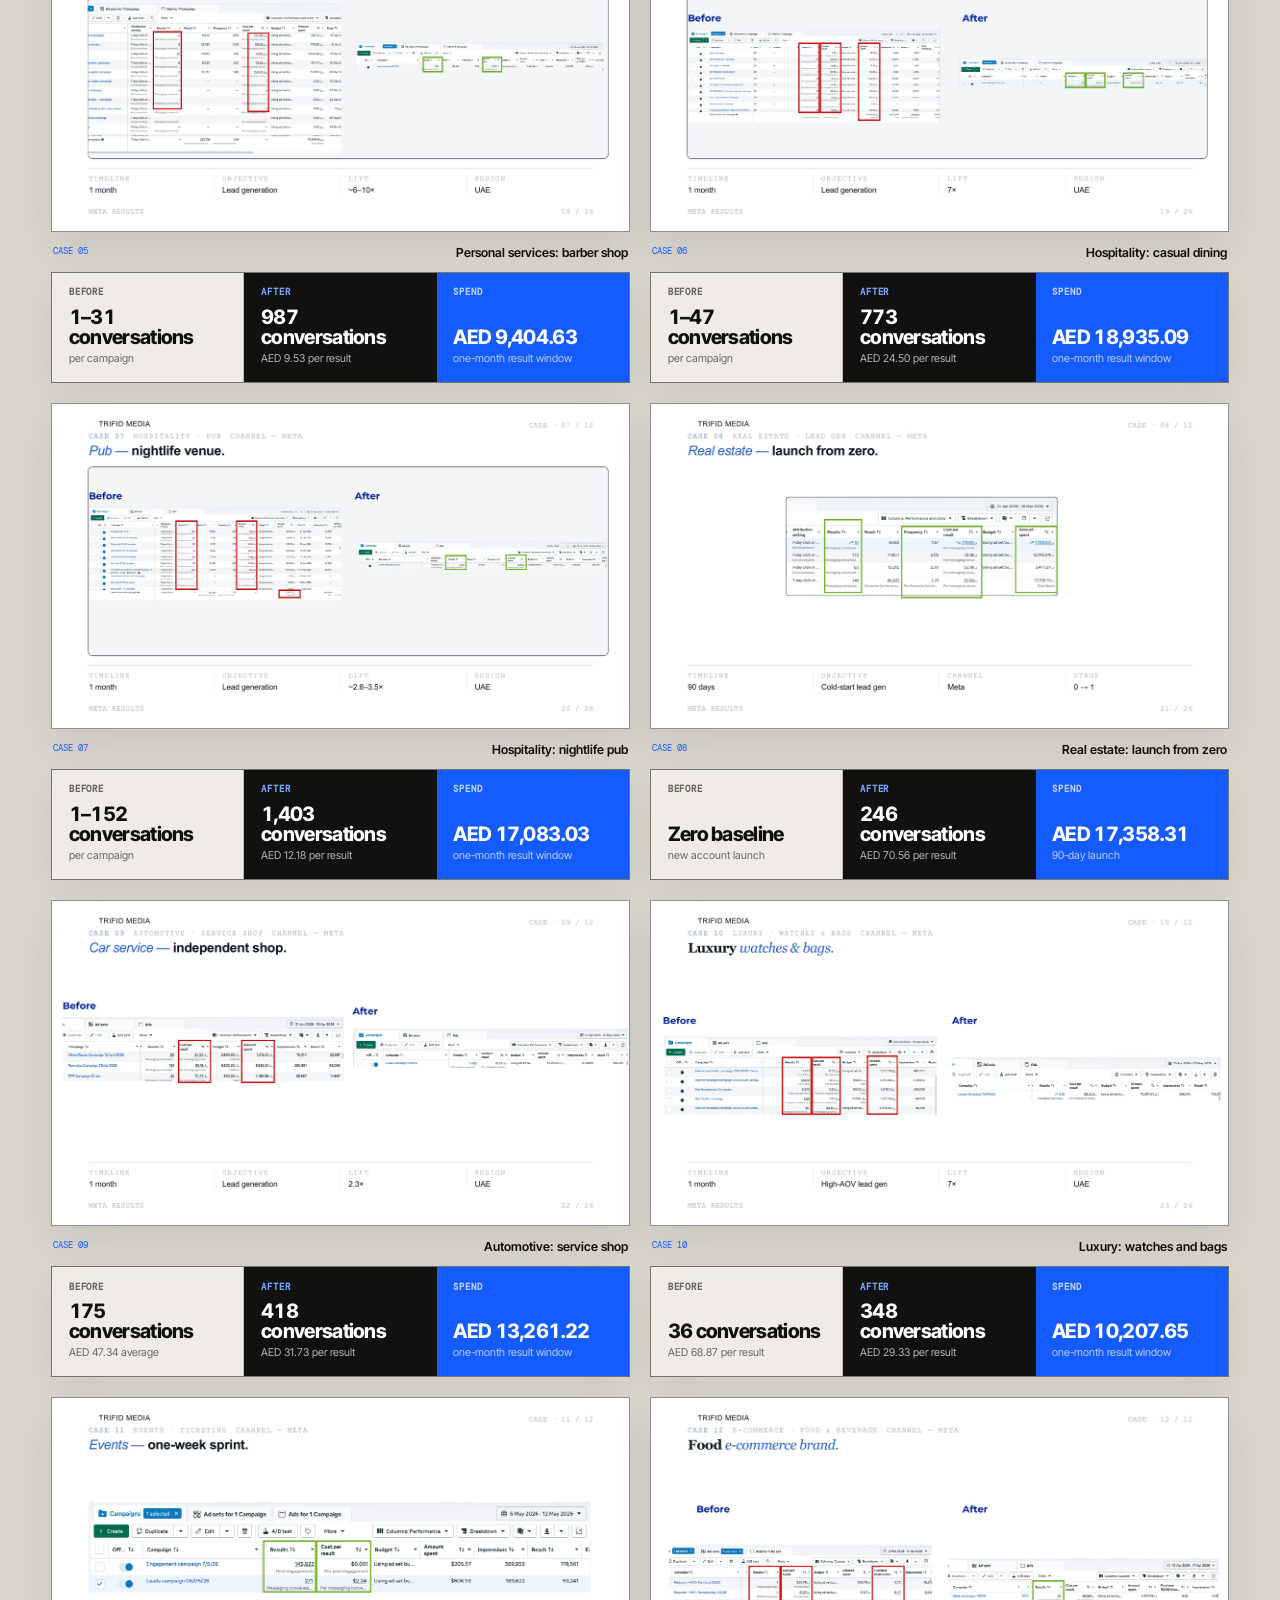
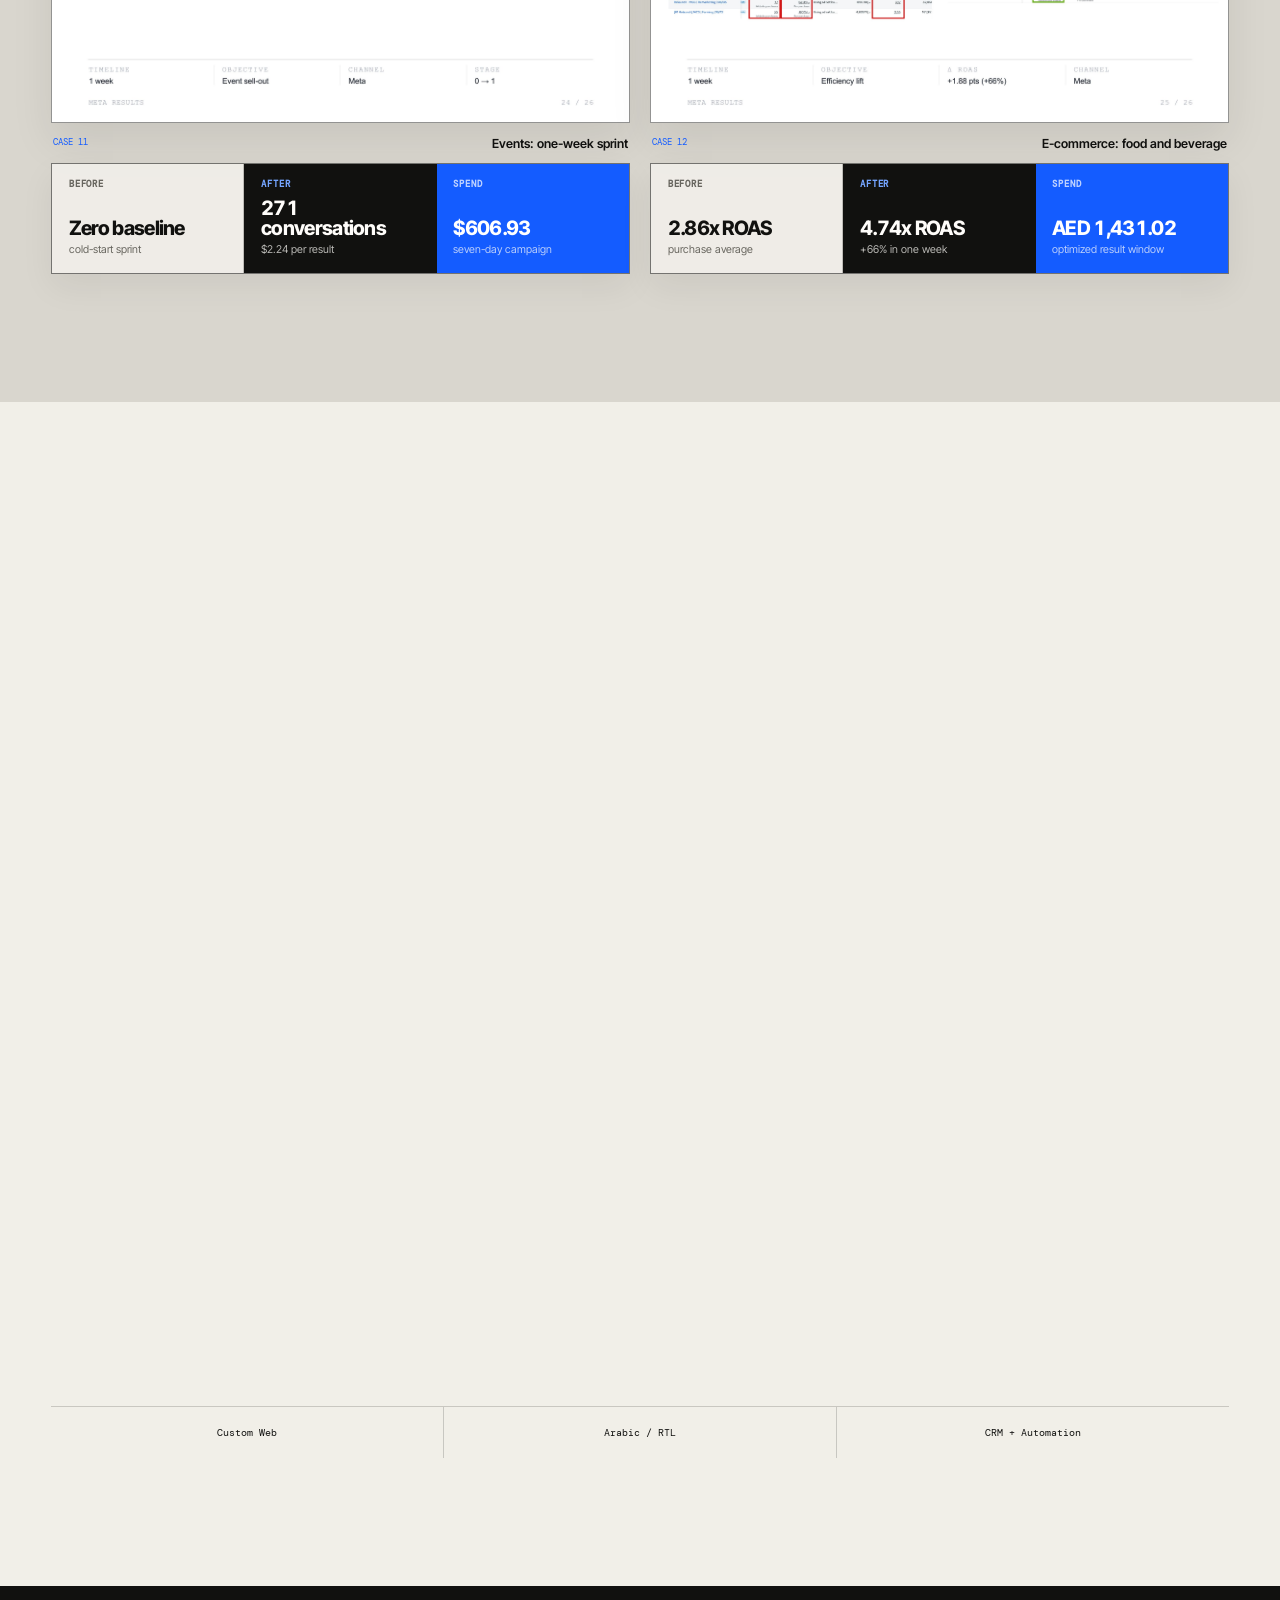
==== commit c497494a: "Add four website case studies" ====
--- a/index.html
+++ b/index.html
@@ -36,7 +36,7 @@
 
       <nav class="desktop-nav" aria-label="Main navigation">
         <a href="index.html" class="active">Ads <small>12</small></a>
-        <a href="websites.html">Websites <small>13</small></a>
+        <a href="websites.html">Websites <small>17</small></a>
         <a href="ai-ads.html">AI Ads <small>05</small></a>
         <a href="creatives.html">Creatives <small>05</small></a>
       </nav>
